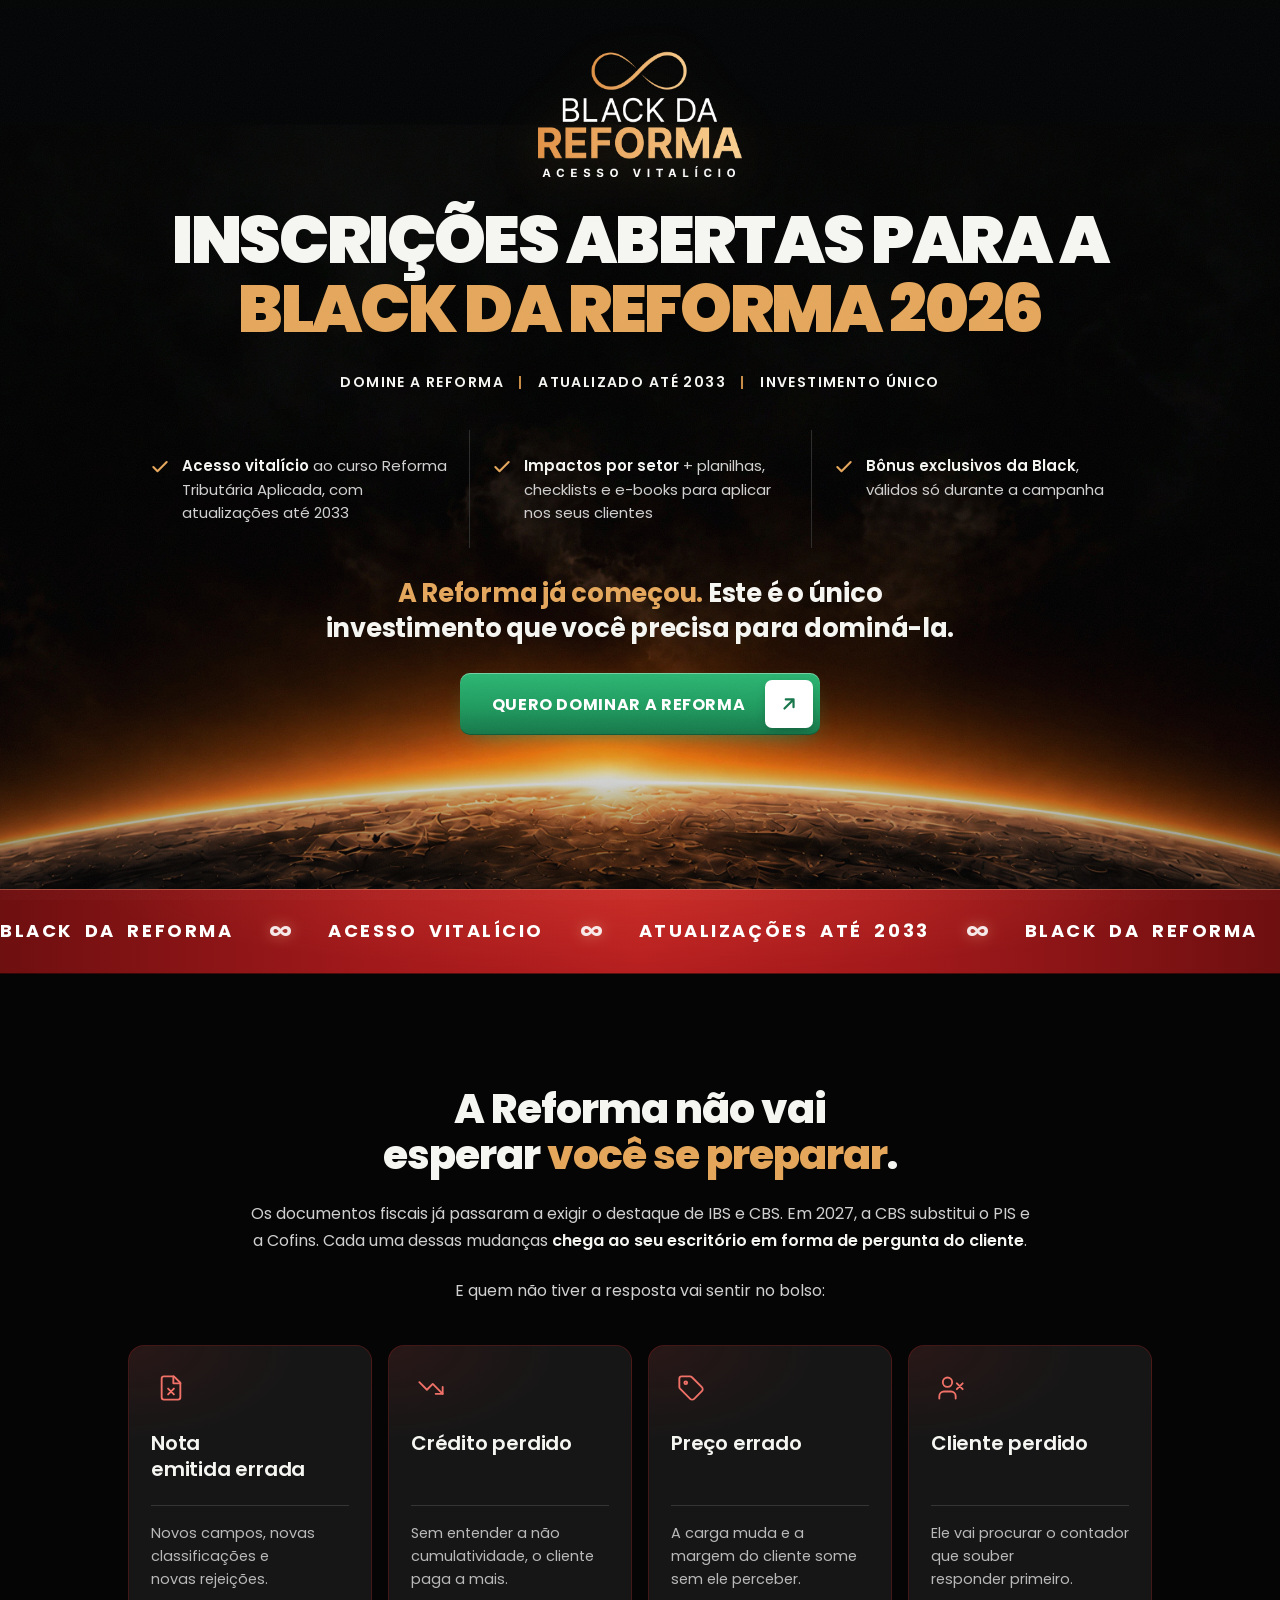
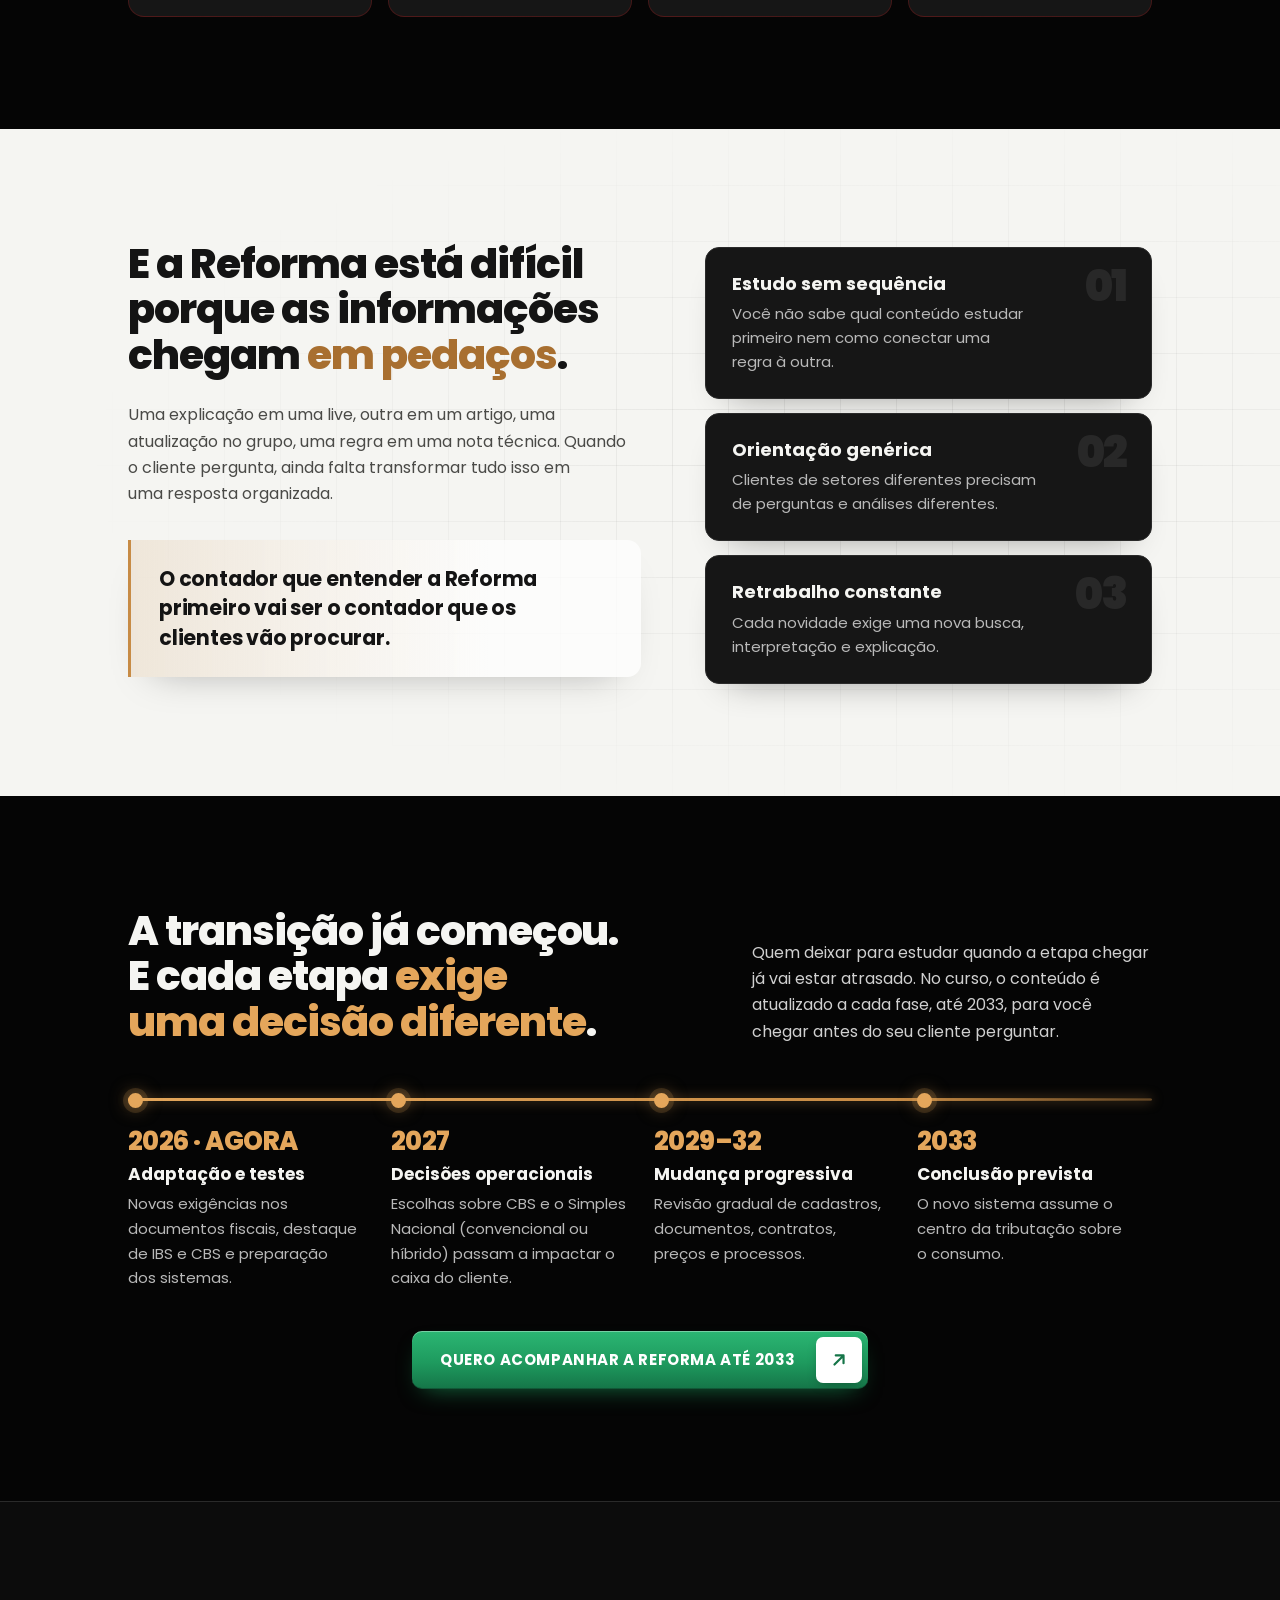
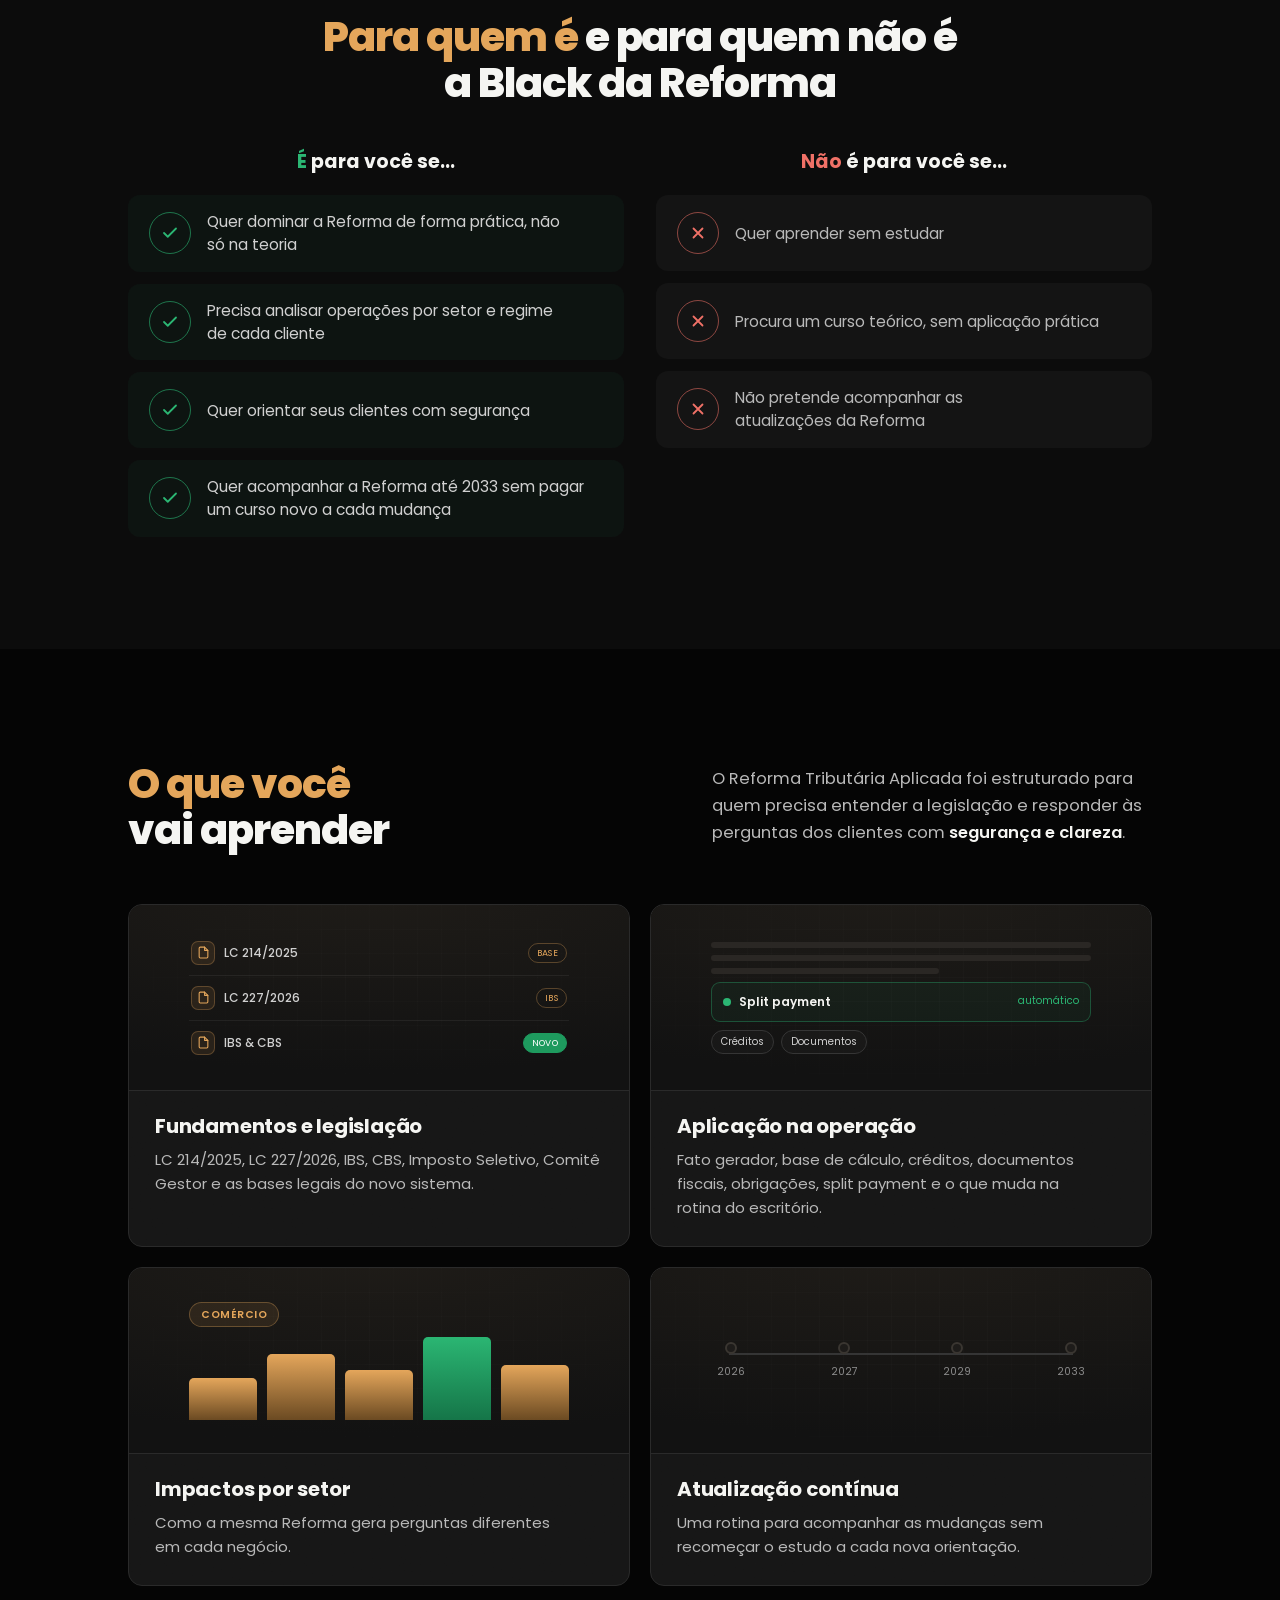
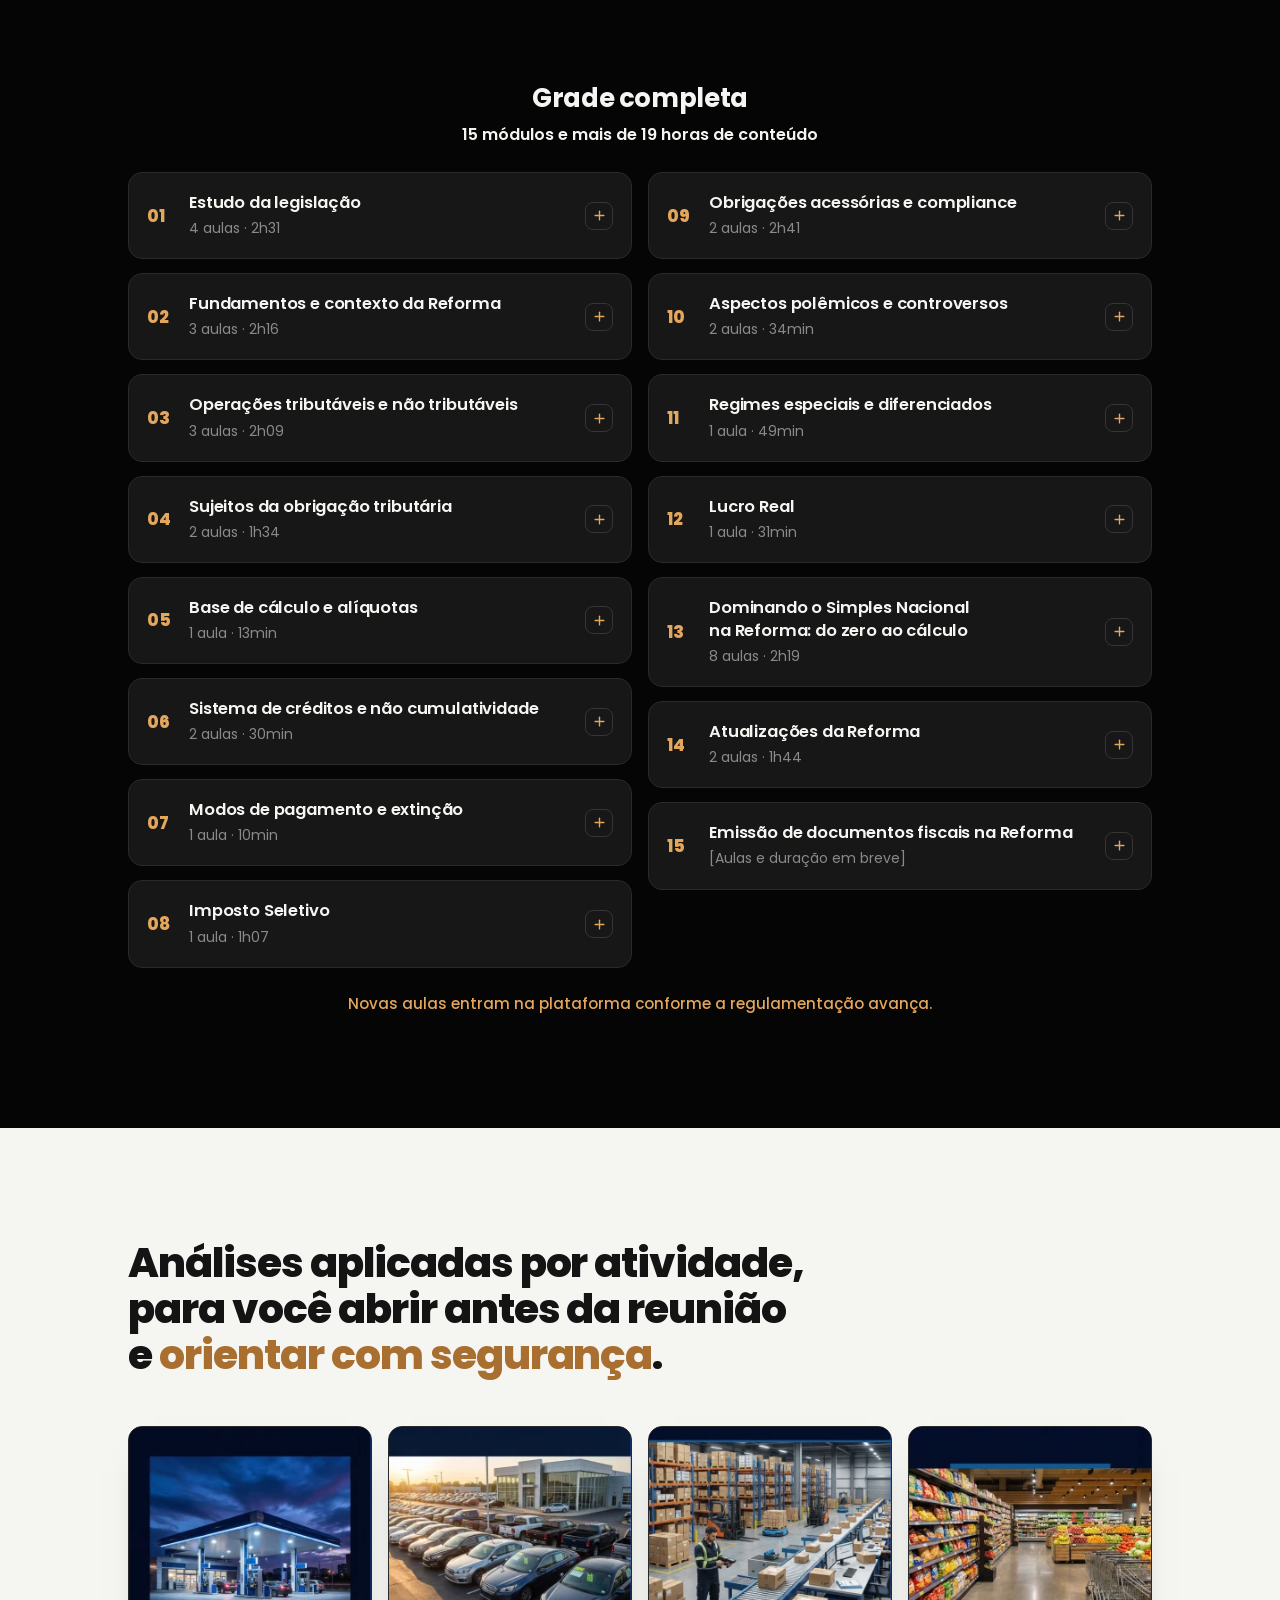
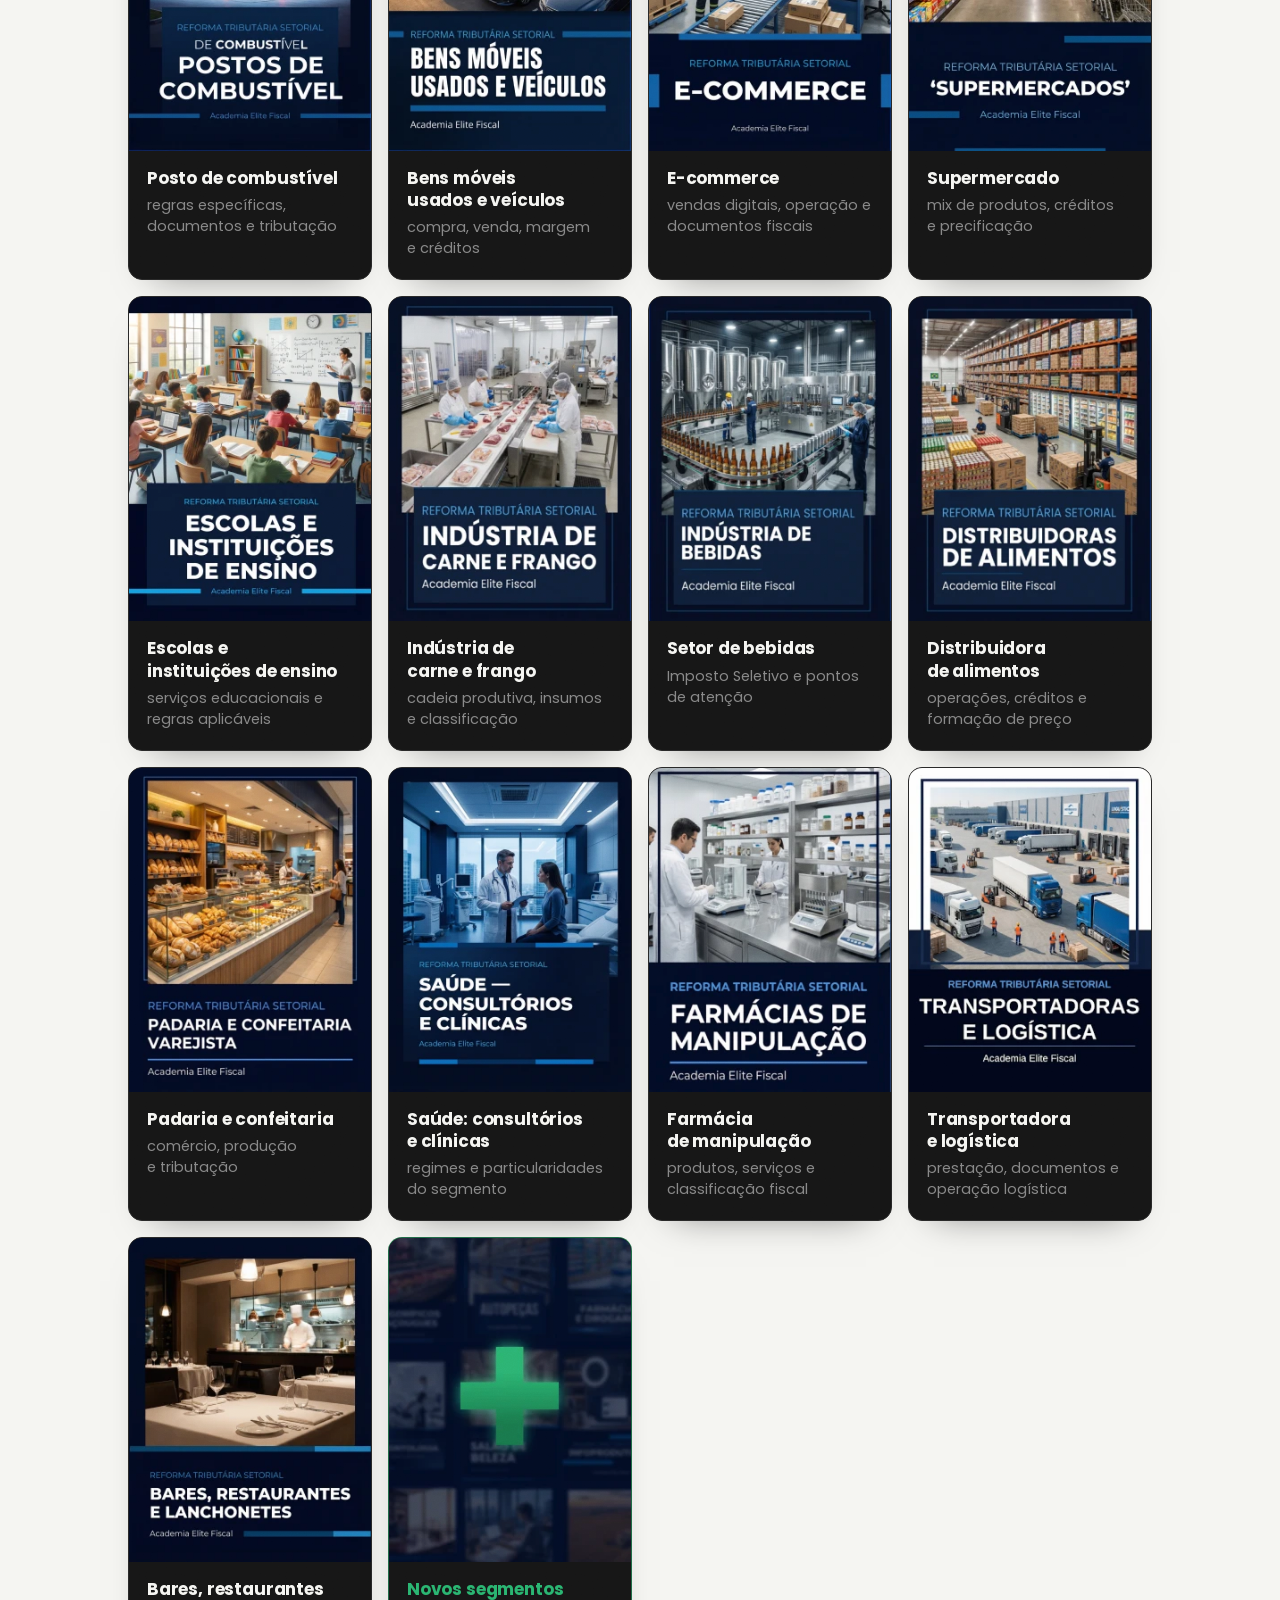
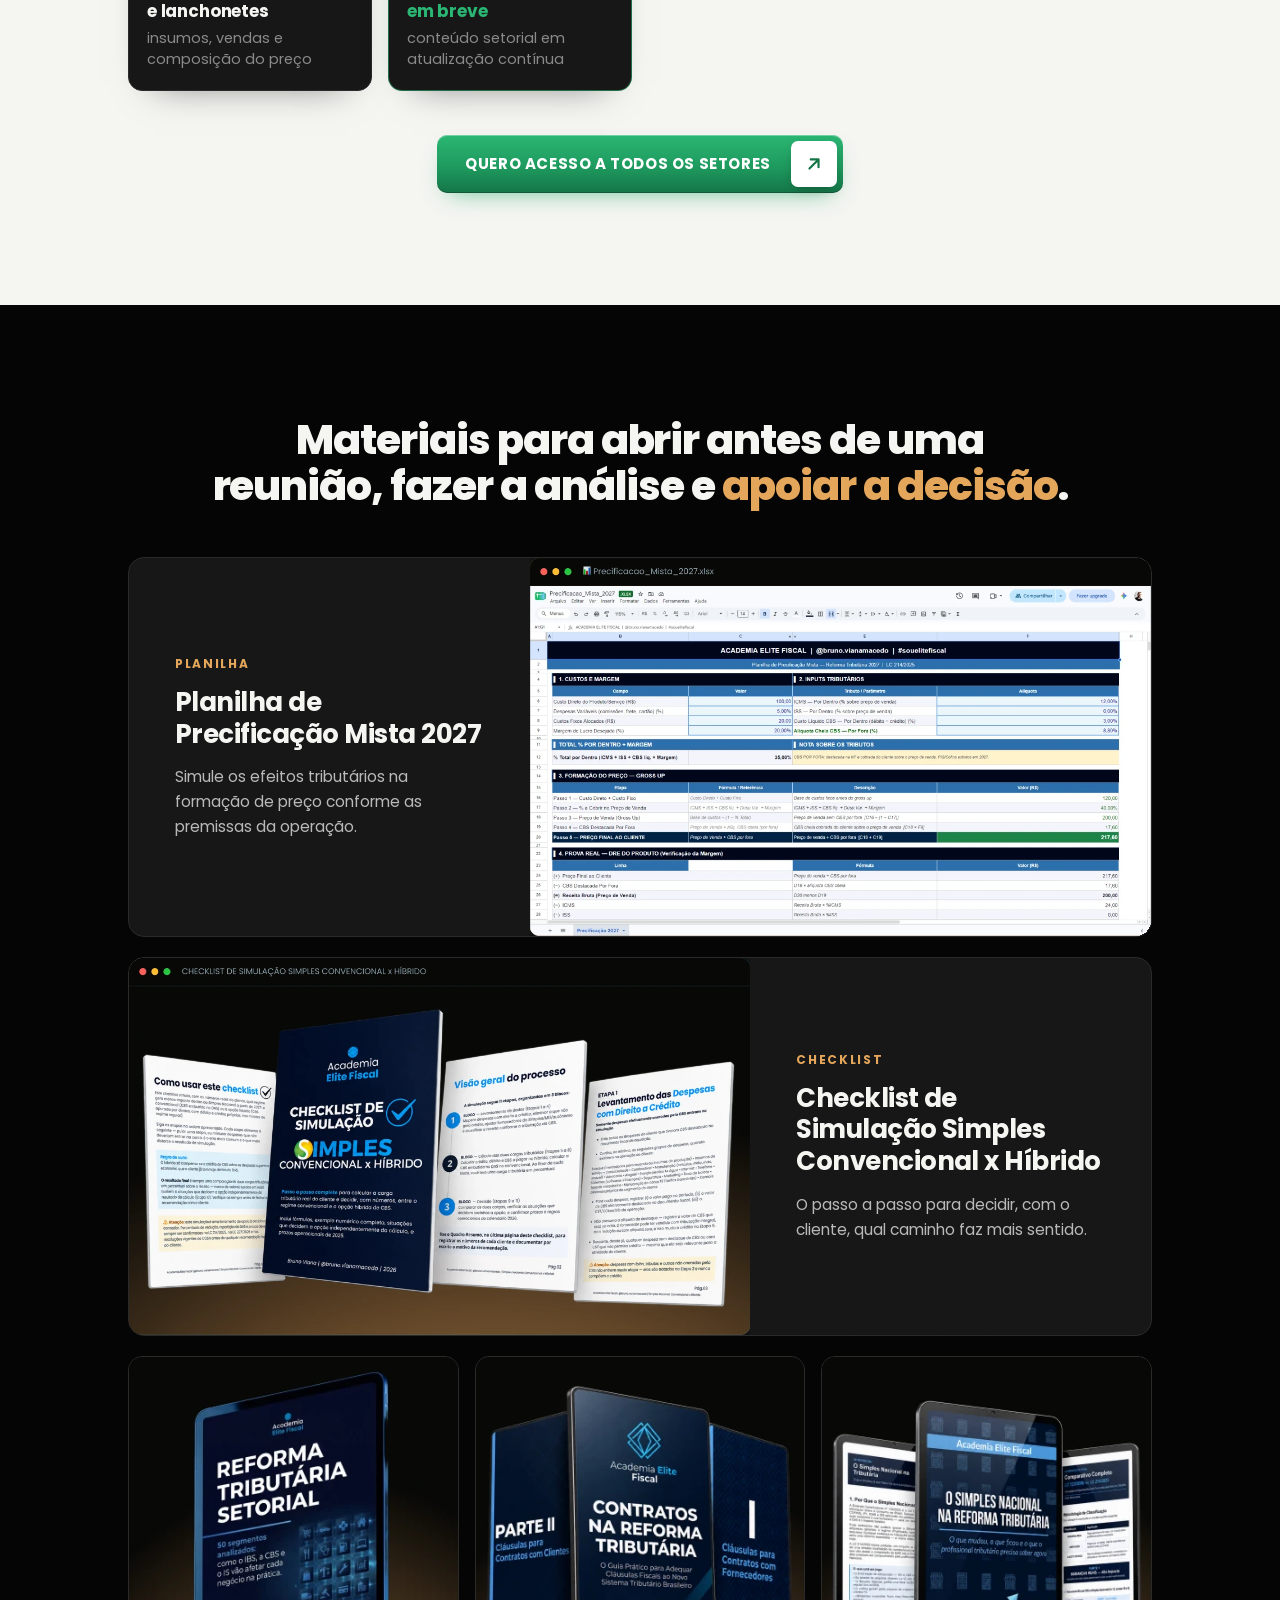
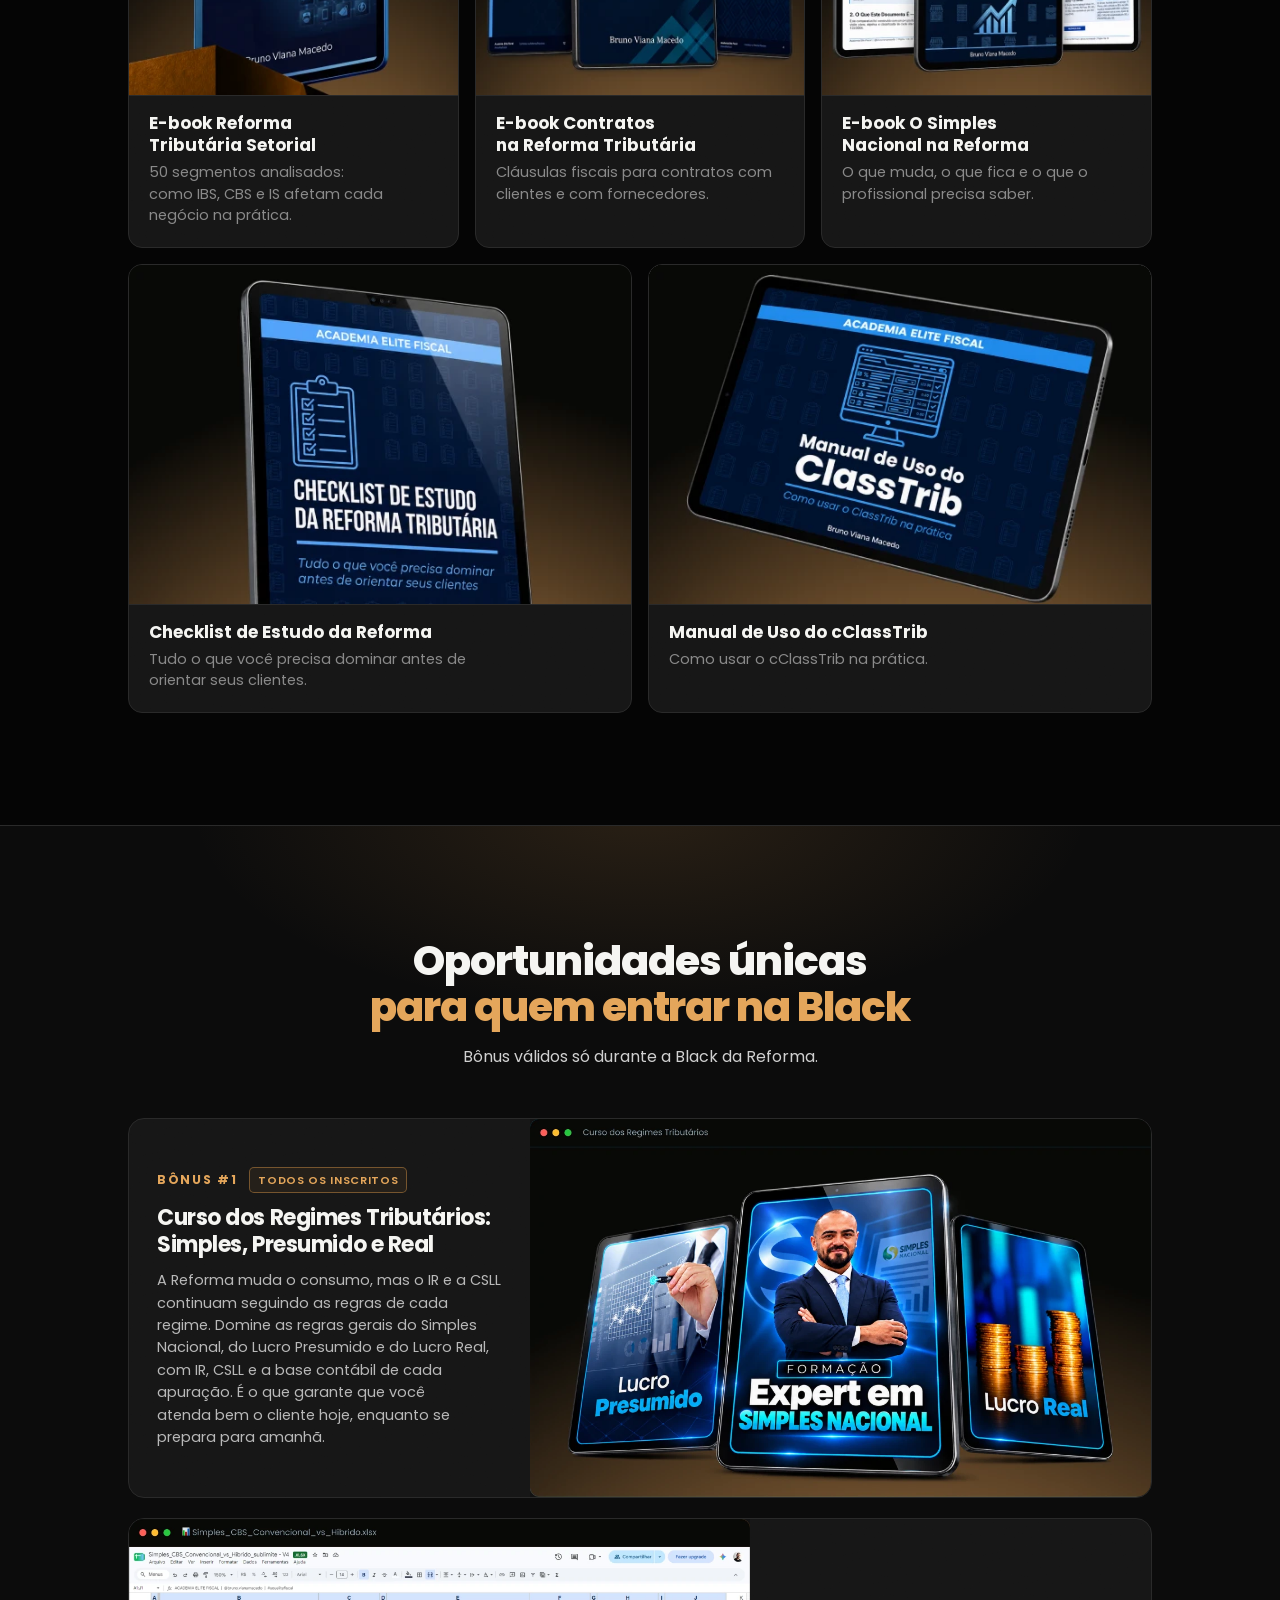
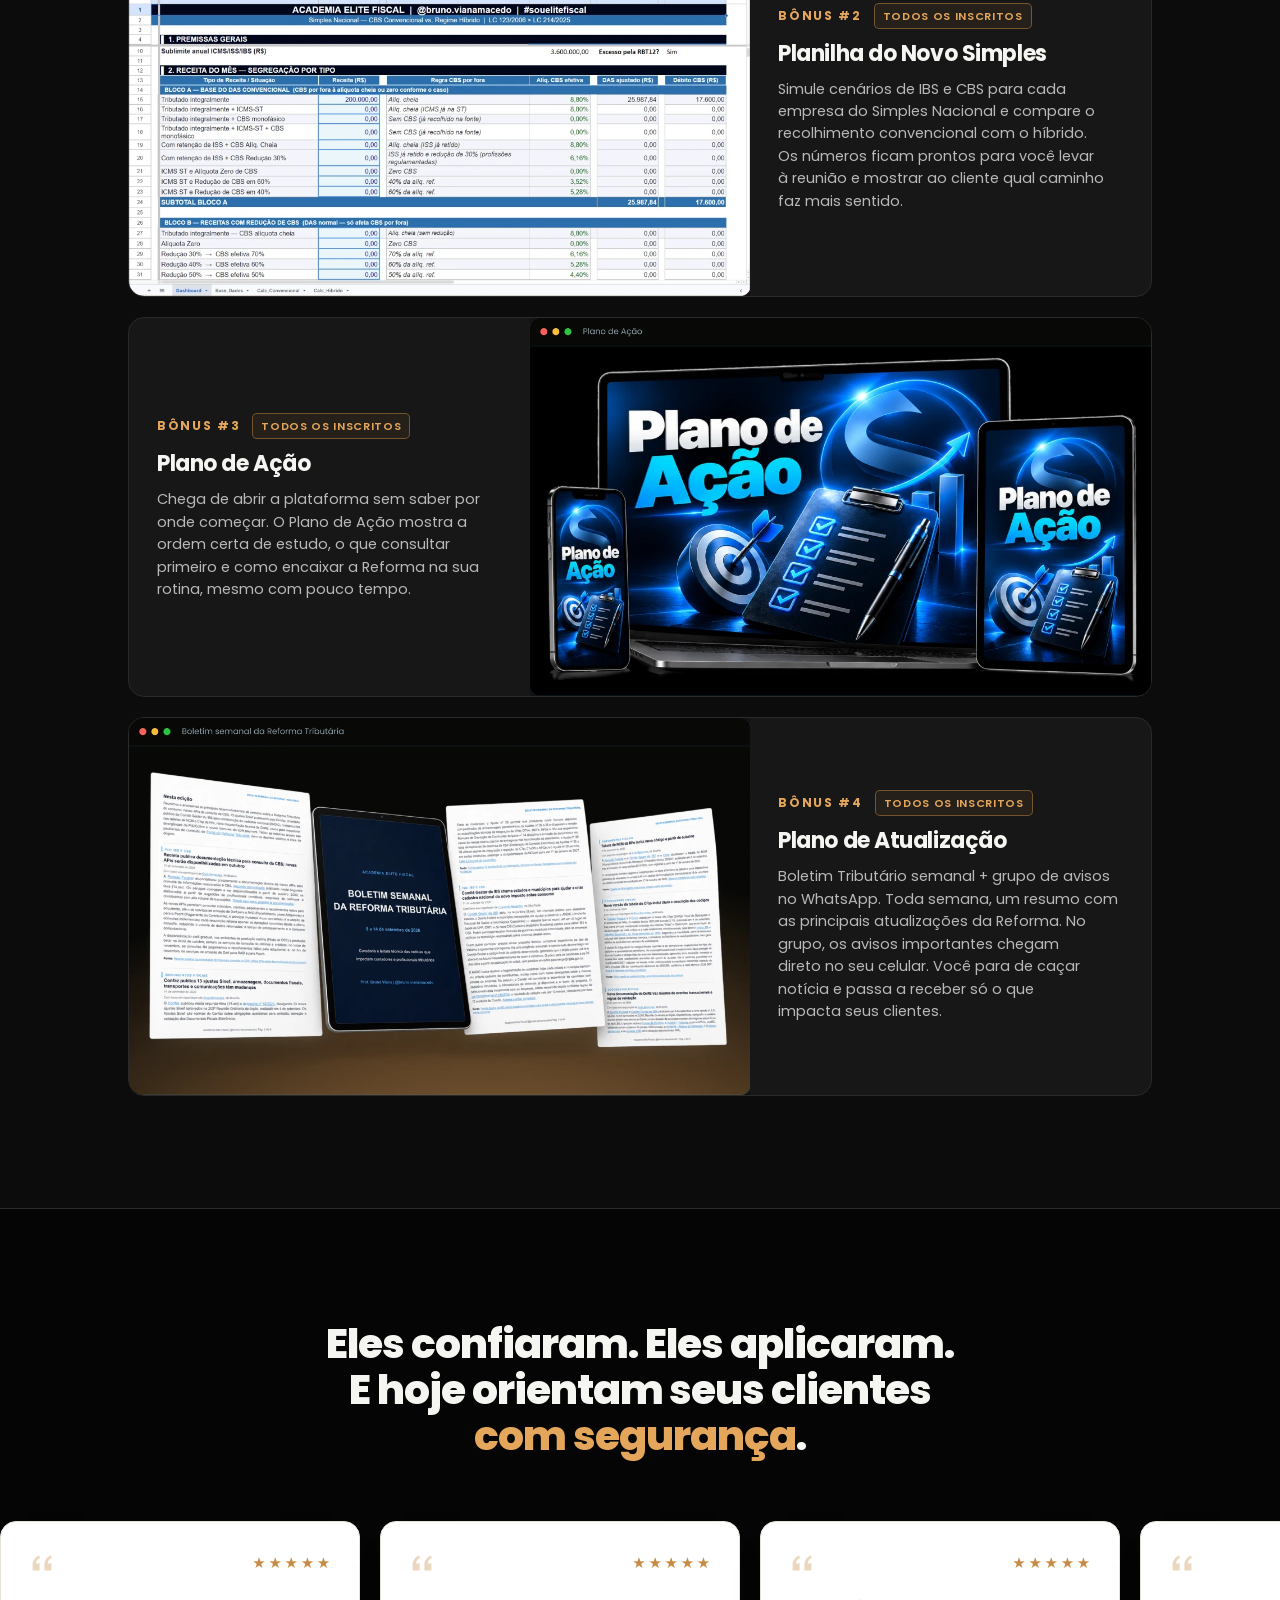
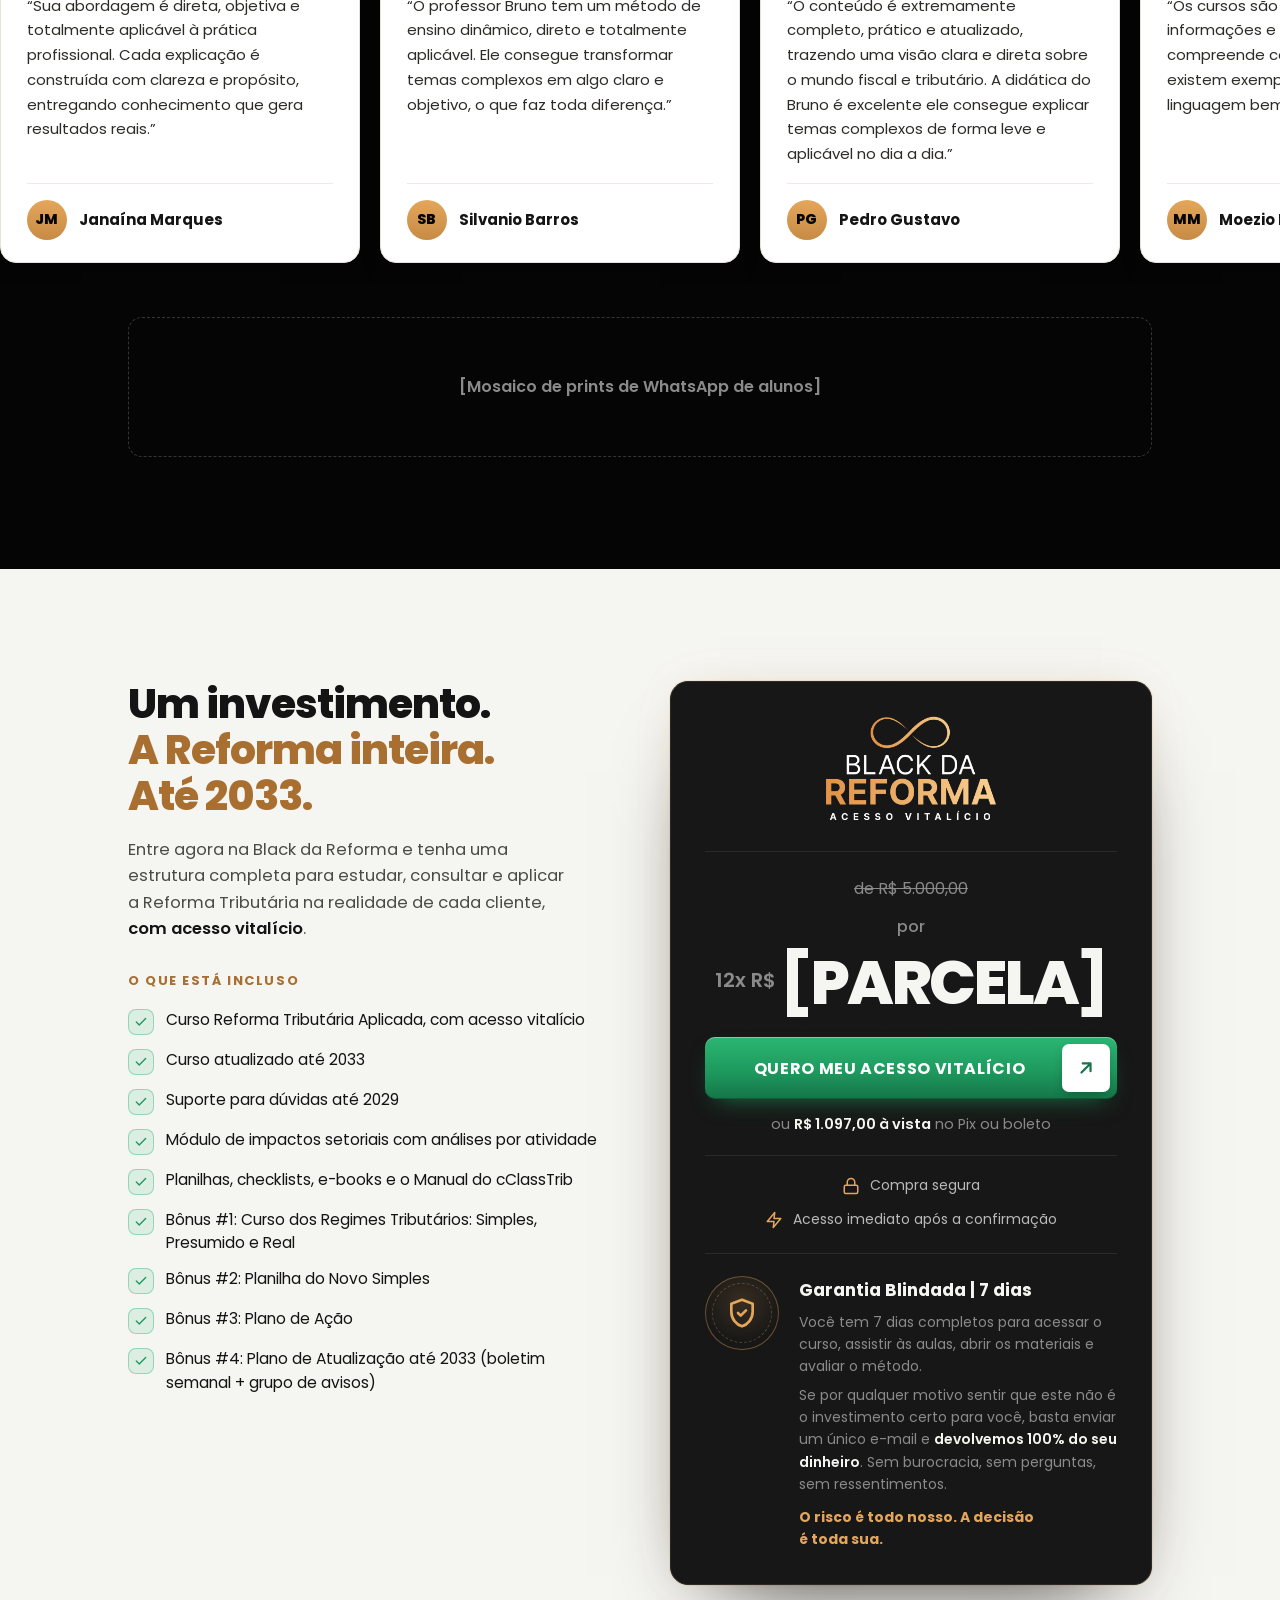
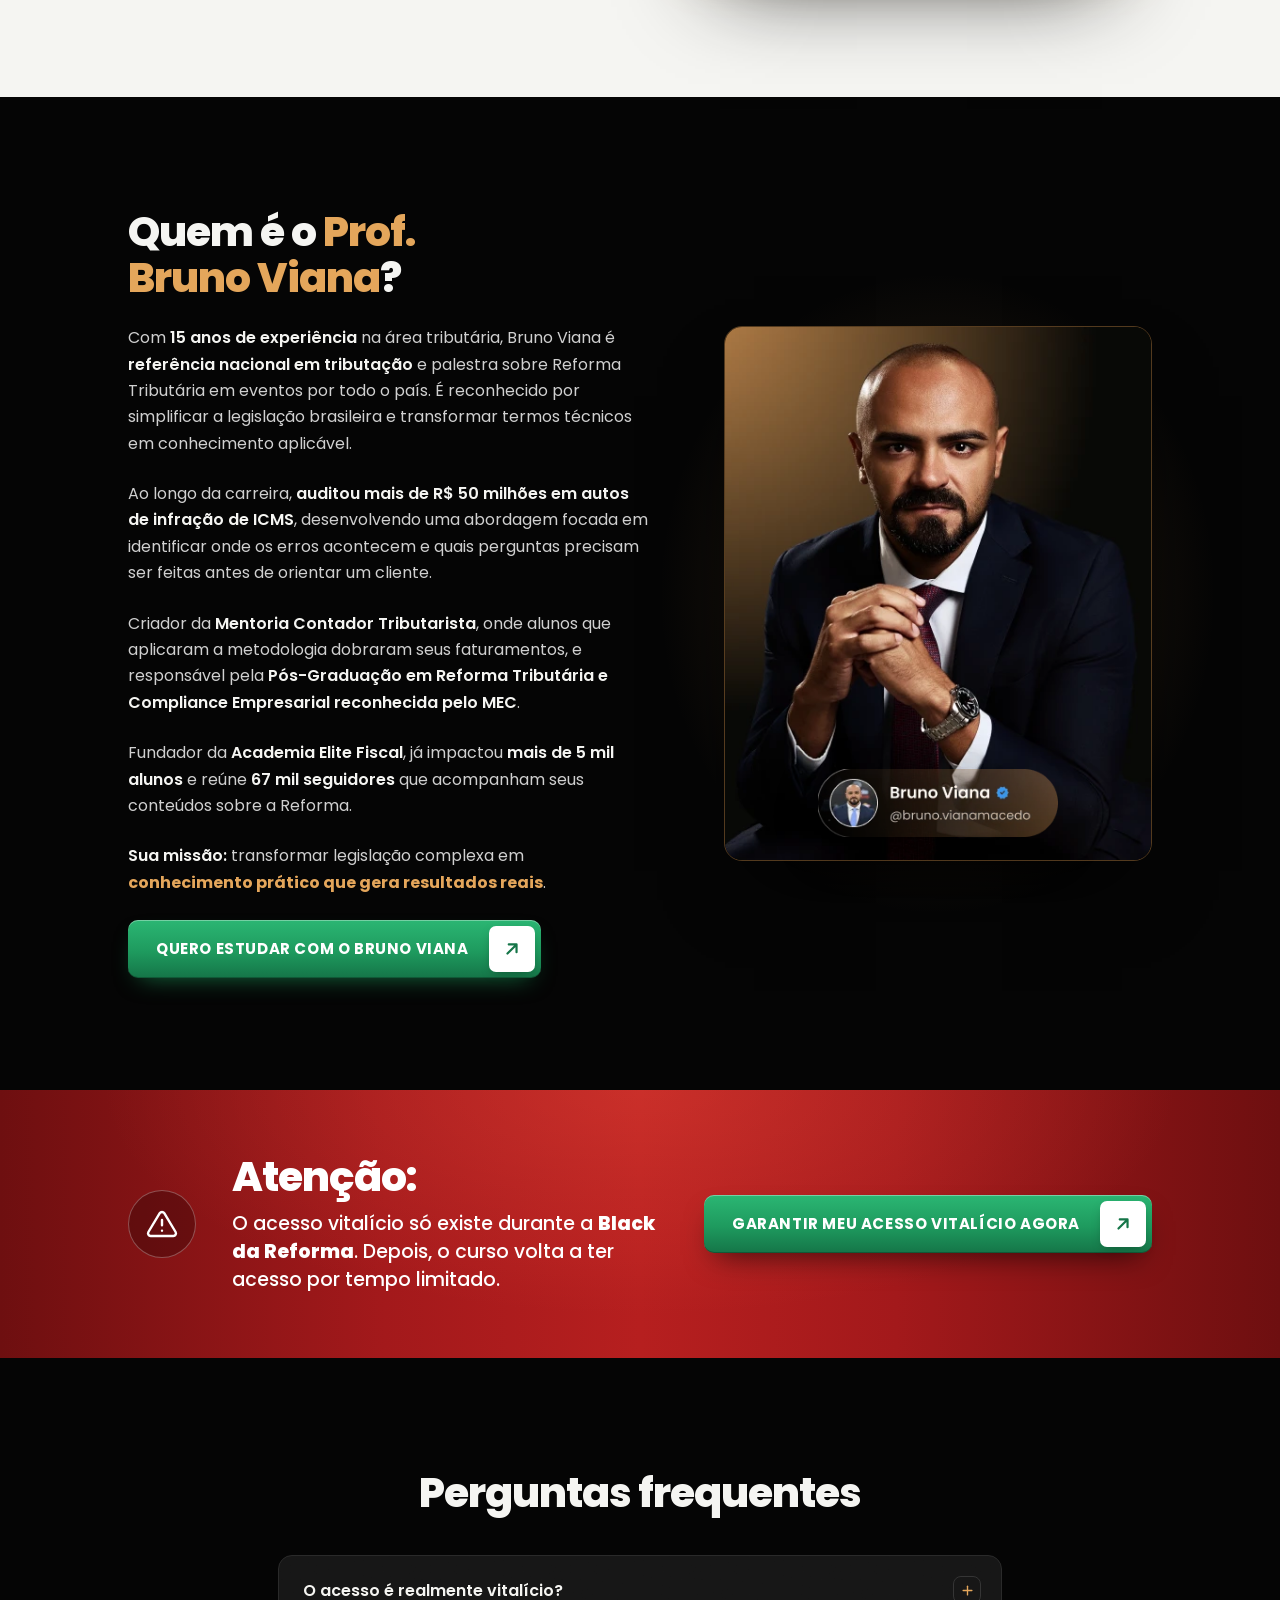
==== alunos.html @ 29971617 "Página de vendas Black da Reforma: versões Não Alunos e Alunos Co-Authored-By: Claude Opus 5.5 <nore" ====
<!DOCTYPE html>
<html lang="pt-BR" data-offer="alunos">
<head>
  <meta charset="UTF-8">
  <meta name="viewport" content="width=device-width, initial-scale=1, viewport-fit=cover">
  <meta name="robots" content="noindex, nofollow">
  <title>Black da Reforma 2026 | Acesso Vitalício ao Reforma Tributária Aplicada</title>
  <meta name="description" content="Inscrições abertas para a Black da Reforma 2026: acesso vitalício ao curso Reforma Tributária Aplicada, com atualizações até 2033, impactos por setor, materiais práticos e bônus exclusivos. Com o Prof. Bruno Viana.">
  <meta name="theme-color" content="#050505">
  <link rel="icon" href="data:image/svg+xml,%3Csvg xmlns='http://www.w3.org/2000/svg' viewBox='0 0 64 64'%3E%3Crect width='64' height='64' rx='14' fill='%23050505'/%3E%3Ctext x='32' y='44' font-size='34' text-anchor='middle' fill='%23C78B45' font-family='sans-serif'%3E%E2%88%9E%3C/text%3E%3C/svg%3E">

  <!-- Open Graph — substitua os placeholders [CONFIGURAR] antes de publicar -->
  <meta property="og:type" content="website">
  <meta property="og:locale" content="pt_BR">
  <meta property="og:title" content="Black da Reforma 2026 | Acesso Vitalício">
  <meta property="og:description" content="A Reforma já começou. Este é o único investimento que você precisa para dominá-la.">
  <meta property="og:url" content="[CONFIGURAR: URL pública da página]">
  <meta property="og:image" content="[CONFIGURAR: URL absoluta da imagem 1200x630]">
  <meta name="twitter:card" content="summary_large_image">

  <link rel="preconnect" href="https://fonts.googleapis.com">
  <link rel="preconnect" href="https://fonts.gstatic.com" crossorigin>
  <link href="https://fonts.googleapis.com/css2?family=Poppins:wght@400;500;600;700;800;900&display=swap" rel="stylesheet">
  <link rel="preload" as="image" href="assets/fundo_background.webp?v=2" media="(min-width: 1001px)" fetchpriority="high">
  <link rel="preload" as="image" href="assets/fundo_background-1600.webp?v=2" media="(max-width: 1000px)" fetchpriority="high">
  <link rel="stylesheet" href="styles.css?v=55">
  <script>document.documentElement.classList.add('js')</script>
</head>
<body>

<!-- ============ HERO ============ -->
<header class="hero">
  <div class="container hero__inner">
    <img class="hero__logo" src="assets/logotipo-640.webp" alt="Black da Reforma — Acesso Vitalício" width="640" height="392" fetchpriority="high" decoding="async">

    <h1 class="hero__title">Inscrições abertas para a<br><span class="hl">Black da Reforma 2026</span></h1>

    <p class="kicker"><span>DOMINE A REFORMA</span> <i aria-hidden="true">|</i> <span>ATUALIZADO ATÉ 2033</span> <i aria-hidden="true">|</i> <span>INVESTIMENTO ÚNICO</span></p>

    <ul class="hero__checks">
      <li><svg class="ico" viewBox="0 0 24 24" aria-hidden="true"><path d="M20 6 9 17l-5-5"/></svg><span><strong>Acesso vitalício</strong> ao curso Reforma Tributária Aplicada, com atualizações até 2033</span></li>
      <li><svg class="ico" viewBox="0 0 24 24" aria-hidden="true"><path d="M20 6 9 17l-5-5"/></svg><span><strong>Impactos por setor</strong> + planilhas, checklists e e-books para aplicar nos seus clientes</span></li>
      <li><svg class="ico" viewBox="0 0 24 24" aria-hidden="true"><path d="M20 6 9 17l-5-5"/></svg><span><strong>Bônus exclusivos da Black</strong>, válidos só durante a campanha</span></li>
    </ul>

    <p class="hero__statement"><span class="hl">A Reforma já começou.</span> Este é o único investimento que você precisa para dominá-la.</p>

    <a class="btn btn--lg" href="#oferta"><span class="btn__label">QUERO DOMINAR A REFORMA</span><span class="btn__arrow" aria-hidden="true"><svg viewBox="0 0 24 24"><path d="M5 12h14m-6-6 6 6-6 6"/></svg></span></a>
  </div>
</header>

<!-- ============ FAIXA ============ -->
<div class="ribbon" aria-label="BLACK DA REFORMA ∞ ACESSO VITALÍCIO ∞ ATUALIZAÇÕES ATÉ 2033">
  <div class="ribbon__track" aria-hidden="true">
    <div class="ribbon__group"><span class="ribbon__item">BLACK DA REFORMA</span><span class="ribbon__inf">∞</span><span class="ribbon__item">ACESSO VITALÍCIO</span><span class="ribbon__inf">∞</span><span class="ribbon__item">ATUALIZAÇÕES ATÉ 2033</span><span class="ribbon__inf">∞</span><span class="ribbon__item">BLACK DA REFORMA</span><span class="ribbon__inf">∞</span><span class="ribbon__item">ACESSO VITALÍCIO</span><span class="ribbon__inf">∞</span><span class="ribbon__item">ATUALIZAÇÕES ATÉ 2033</span><span class="ribbon__inf">∞</span></div>
    <div class="ribbon__group"><span class="ribbon__item">BLACK DA REFORMA</span><span class="ribbon__inf">∞</span><span class="ribbon__item">ACESSO VITALÍCIO</span><span class="ribbon__inf">∞</span><span class="ribbon__item">ATUALIZAÇÕES ATÉ 2033</span><span class="ribbon__inf">∞</span><span class="ribbon__item">BLACK DA REFORMA</span><span class="ribbon__inf">∞</span><span class="ribbon__item">ACESSO VITALÍCIO</span><span class="ribbon__inf">∞</span><span class="ribbon__item">ATUALIZAÇÕES ATÉ 2033</span><span class="ribbon__inf">∞</span></div>
  </div>
</div>

<main>

<!-- ============ URGÊNCIA DA REFORMA ============ -->
<section class="section">
  <div class="container stack stack--center">
    <h2 class="h2 h2--center reveal-on">A Reforma não vai esperar <span class="hl">você se preparar</span>.</h2>
    <p class="lead lead--center reveal-on">Os documentos fiscais já passaram a exigir o destaque de IBS e CBS. Em 2027, a CBS substitui o PIS e a Cofins. Cada uma dessas mudanças <strong>chega ao seu escritório em forma de pergunta do cliente</strong>.</p>
    <p class="lead lead--center reveal-on">E quem não tiver a resposta vai sentir no bolso:</p>

    <div class="grid grid--4 pains">
      <article class="pain reveal-on">
        <span class="pain__icon" aria-hidden="true"><svg viewBox="0 0 24 24"><path d="M14.5 2H6a2 2 0 0 0-2 2v16a2 2 0 0 0 2 2h12a2 2 0 0 0 2-2V7.5z"/><path d="M14 2v6h6"/><path d="m14.5 12.5-5 5M9.5 12.5l5 5"/></svg></span>
        <h3 class="pain__title">Nota emitida errada</h3>
        <p class="pain__text">Novos campos, novas classificações e novas rejeições.</p>
      </article>
      <article class="pain reveal-on">
        <span class="pain__icon" aria-hidden="true"><svg viewBox="0 0 24 24"><path d="M22 17 13.5 8.5l-5 5L2 7"/><path d="M16 17h6v-6"/></svg></span>
        <h3 class="pain__title">Crédito perdido</h3>
        <p class="pain__text">Sem entender a não cumulatividade, o cliente paga a mais.</p>
      </article>
      <article class="pain reveal-on">
        <span class="pain__icon" aria-hidden="true"><svg viewBox="0 0 24 24"><path d="M12.6 2.6A2 2 0 0 0 11.2 2H4a2 2 0 0 0-2 2v7.2a2 2 0 0 0 .6 1.4l8.7 8.7a2.4 2.4 0 0 0 3.4 0l6.6-6.6a2.4 2.4 0 0 0 0-3.4z"/><circle cx="7.5" cy="7.5" r="1.2"/></svg></span>
        <h3 class="pain__title">Preço errado</h3>
        <p class="pain__text">A carga muda e a margem do cliente some sem ele perceber.</p>
      </article>
      <article class="pain reveal-on">
        <span class="pain__icon" aria-hidden="true"><svg viewBox="0 0 24 24"><path d="M16 21v-2a4 4 0 0 0-4-4H6a4 4 0 0 0-4 4v2"/><circle cx="9" cy="7" r="4"/><path d="m17 8 5 5M22 8l-5 5"/></svg></span>
        <h3 class="pain__title">Cliente perdido</h3>
        <p class="pain__text">Ele vai procurar o contador que souber responder primeiro.</p>
      </article>
    </div>
  </div>
</section>

<!-- ============ INFORMAÇÕES EM PEDAÇOS ============ -->
<section class="section section--white section--grid">
  <div class="container split">
    <div class="split__text stack">
      <h2 class="h2 reveal-on">E a Reforma está difícil porque as informações chegam <span class="hl">em pedaços</span>.</h2>
      <p class="lead reveal-on">Uma explicação em uma live, outra em um artigo, uma atualização no grupo, uma regra em uma nota técnica. Quando o cliente pergunta, ainda falta transformar tudo isso em uma resposta organizada.</p>
      <blockquote class="quote-box reveal-on">
        <p>O contador que entender a Reforma primeiro vai ser o contador que os clientes vão procurar.</p>
      </blockquote>
    </div>
    <div class="steps">
        <article class="step reveal-on">
          <span class="step__n" aria-hidden="true">01</span>
          <h3 class="step__title">Estudo sem sequência</h3>
          <p class="step__text">Você não sabe qual conteúdo estudar primeiro nem como conectar uma regra à outra.</p>
        </article>
        <article class="step reveal-on">
          <span class="step__n" aria-hidden="true">02</span>
          <h3 class="step__title">Orientação genérica</h3>
          <p class="step__text">Clientes de setores diferentes precisam de perguntas e análises diferentes.</p>
        </article>
        <article class="step reveal-on">
          <span class="step__n" aria-hidden="true">03</span>
          <h3 class="step__title">Retrabalho constante</h3>
          <p class="step__text">Cada novidade exige uma nova busca, interpretação e explicação.</p>
        </article>
    </div>
  </div>
</section>

<!-- ============ LINHA DO TEMPO ============ -->
<section class="section">
  <div class="container stack">
    <div class="tl-head">
      <h2 class="h2 tl-head__title reveal-on">A transição já começou. E cada etapa <span class="hl">exige uma decisão diferente</span>.</h2>
      <p class="lead tl-head__text reveal-on">Quem deixar para estudar quando a etapa chegar já vai estar atrasado. No curso, o conteúdo é atualizado a cada fase, até 2033, para você chegar antes do seu cliente perguntar.</p>
    </div>

    <ol class="timeline" data-timeline>
      <li class="timeline__item reveal-on" style="--i:0"><span class="timeline__year">2026 · AGORA</span><h3 class="card__title">Adaptação e testes</h3><p>Novas exigências nos documentos fiscais, destaque de IBS e CBS e preparação dos sistemas.</p></li>
      <li class="timeline__item reveal-on" style="--i:1"><span class="timeline__year">2027</span><h3 class="card__title">Decisões operacionais</h3><p>Escolhas sobre CBS e o Simples Nacional (convencional ou híbrido) passam a impactar o caixa do cliente.</p></li>
      <li class="timeline__item reveal-on" style="--i:2"><span class="timeline__year">2029–32</span><h3 class="card__title">Mudança progressiva</h3><p>Revisão gradual de cadastros, documentos, contratos, preços e processos.</p></li>
      <li class="timeline__item reveal-on" style="--i:3"><span class="timeline__year">2033</span><h3 class="card__title">Conclusão prevista</h3><p>O novo sistema assume o centro da tributação sobre o consumo.</p></li>
    </ol>

    <div class="cta-center reveal-on"><a class="btn" href="#oferta"><span class="btn__label">QUERO ACOMPANHAR A REFORMA ATÉ 2033</span><span class="btn__arrow" aria-hidden="true"><svg viewBox="0 0 24 24"><path d="M5 12h14m-6-6 6 6-6 6"/></svg></span></a></div>
  </div>
</section>

<!-- ============ PARA QUEM É ============ -->
<section class="section section--alt section--line">
  <div class="container stack">
    <h2 class="h2 h2--center reveal-on"><span class="hl">Para quem é</span> e para quem não é<br>a Black da Reforma</h2>
    <div class="fit">
      <div class="fit__col fit__col--yes">
        <p class="fit__label reveal-on"><span>É</span> para você se...</p>
        <ul class="fit__list">
          <li class="fit__item reveal-on"><span class="fit__mark" aria-hidden="true"><svg viewBox="0 0 24 24"><path d="M20 6 9 17l-5-5"/></svg></span><span>Quer dominar a Reforma de forma prática, não só na teoria</span></li>
          <li class="fit__item reveal-on"><span class="fit__mark" aria-hidden="true"><svg viewBox="0 0 24 24"><path d="M20 6 9 17l-5-5"/></svg></span><span>Precisa analisar operações por setor e regime de cada cliente</span></li>
          <li class="fit__item reveal-on"><span class="fit__mark" aria-hidden="true"><svg viewBox="0 0 24 24"><path d="M20 6 9 17l-5-5"/></svg></span><span>Quer orientar seus clientes com segurança</span></li>
          <li class="fit__item reveal-on"><span class="fit__mark" aria-hidden="true"><svg viewBox="0 0 24 24"><path d="M20 6 9 17l-5-5"/></svg></span><span>Quer acompanhar a Reforma até 2033 sem pagar um curso novo a cada mudança</span></li>
        </ul>
      </div>
      <div class="fit__col fit__col--no">
        <p class="fit__label reveal-on"><span>Não</span> é para você se...</p>
        <ul class="fit__list">
          <li class="fit__item reveal-on"><span class="fit__mark" aria-hidden="true"><svg viewBox="0 0 24 24"><path d="M18 6 6 18M6 6l12 12"/></svg></span><span>Quer aprender sem estudar</span></li>
          <li class="fit__item reveal-on"><span class="fit__mark" aria-hidden="true"><svg viewBox="0 0 24 24"><path d="M18 6 6 18M6 6l12 12"/></svg></span><span>Procura um curso teórico, sem aplicação prática</span></li>
          <li class="fit__item reveal-on"><span class="fit__mark" aria-hidden="true"><svg viewBox="0 0 24 24"><path d="M18 6 6 18M6 6l12 12"/></svg></span><span>Não pretende acompanhar as atualizações da Reforma</span></li>
        </ul>
      </div>
    </div>
  </div>
</section>

<!-- ============ O QUE VAI APRENDER ============ -->
<section class="section" id="conteudo">
  <div class="container">
    <div class="sol-head">
      <h2 class="h2 reveal-on"><span class="hl">O que você</span> vai aprender</h2>
      <p class="sol-head__text reveal-on">O Reforma Tributária Aplicada foi estruturado para quem precisa entender a legislação e responder às perguntas dos clientes com <strong>segurança e clareza</strong>.</p>
    </div>

    <div class="sol-grid">
      <article class="seg-card sol-card reveal-on">
        <span class="seg-glow" aria-hidden="true"></span><span class="seg-noise" aria-hidden="true"></span><span class="spot" aria-hidden="true"></span>
        <div class="sol-cover" aria-hidden="true">
          <div class="cov cov-list">
            <div class="cov-row"><span class="cov-ic"><svg viewBox="0 0 24 24" fill="none" stroke="currentColor" stroke-width="2" stroke-linecap="round" stroke-linejoin="round"><path d="M14 2H6a2 2 0 0 0-2 2v16a2 2 0 0 0 2 2h12a2 2 0 0 0 2-2V8Z"/><path d="M14 2v6h6"/></svg></span><span class="cov-label">LC 214/2025</span><span class="cov-pill">Base</span></div>
            <div class="cov-row"><span class="cov-ic"><svg viewBox="0 0 24 24" fill="none" stroke="currentColor" stroke-width="2" stroke-linecap="round" stroke-linejoin="round"><path d="M14 2H6a2 2 0 0 0-2 2v16a2 2 0 0 0 2 2h12a2 2 0 0 0 2-2V8Z"/><path d="M14 2v6h6"/></svg></span><span class="cov-label">LC 227/2026</span><span class="cov-pill">IBS</span></div>
            <div class="cov-row"><span class="cov-ic"><svg viewBox="0 0 24 24" fill="none" stroke="currentColor" stroke-width="2" stroke-linecap="round" stroke-linejoin="round"><path d="M14 2H6a2 2 0 0 0-2 2v16a2 2 0 0 0 2 2h12a2 2 0 0 0 2-2V8Z"/><path d="M14 2v6h6"/></svg></span><span class="cov-label">IBS &amp; CBS</span><span class="cov-pill accent">Novo</span></div>
          </div>
        </div>
        <div class="seg-body"><div class="seg-text">
          <h3>Fundamentos e legislação</h3>
          <p>LC 214/2025, LC 227/2026, IBS, CBS, Imposto Seletivo, Comitê Gestor e as bases legais do novo sistema.</p>
        </div></div>
      </article>
      <article class="seg-card sol-card reveal-on">
        <span class="seg-glow" aria-hidden="true"></span><span class="seg-noise" aria-hidden="true"></span><span class="spot" aria-hidden="true"></span>
        <div class="sol-cover" aria-hidden="true">
          <div class="cov cov-doc">
            <div class="cov-lines"><span></span><span></span><span class="short"></span></div>
            <div class="cov-split"><span class="cov-split-l"><span class="dot accent"></span>Split payment</span><span class="cov-split-v">automático</span></div>
            <div class="cov-chips"><span>Créditos</span><span>Documentos</span></div>
          </div>
        </div>
        <div class="seg-body"><div class="seg-text">
          <h3>Aplicação na operação</h3>
          <p>Fato gerador, base de cálculo, créditos, documentos fiscais, obrigações, split payment e o que muda na rotina do escritório.</p>
        </div></div>
      </article>
      <article class="seg-card sol-card reveal-on">
        <span class="seg-glow" aria-hidden="true"></span><span class="seg-noise" aria-hidden="true"></span><span class="spot" aria-hidden="true"></span>
        <div class="sol-cover" aria-hidden="true">
          <div class="cov cov-chart">
            <span class="cov-tag">Comércio</span>
            <div class="cov-bars"><i style="--h:46%"></i><i style="--h:72%"></i><i style="--h:54%"></i><i class="accent" style="--h:90%"></i><i style="--h:60%"></i></div>
          </div>
        </div>
        <div class="seg-body"><div class="seg-text">
          <h3>Impactos por setor</h3>
          <p>Como a mesma Reforma gera perguntas diferentes em cada negócio.</p>
        </div></div>
      </article>
      <article class="seg-card sol-card reveal-on">
        <span class="seg-glow" aria-hidden="true"></span><span class="seg-noise" aria-hidden="true"></span><span class="spot" aria-hidden="true"></span>
        <div class="sol-cover" aria-hidden="true">
          <div class="cov cov-tl">
            <div class="cov-timeline">
              <div class="cov-node"><span class="d"></span><span class="y">2026</span></div>
              <div class="cov-node"><span class="d"></span><span class="y">2027</span></div>
              <div class="cov-node"><span class="d"></span><span class="y">2029</span></div>
              <div class="cov-node"><span class="d"></span><span class="y">2033</span></div>
            </div>
          </div>
        </div>
        <div class="seg-body"><div class="seg-text">
          <h3>Atualização contínua</h3>
          <p>Uma rotina para acompanhar as mudanças sem recomeçar o estudo a cada nova orientação.</p>
        </div></div>
      </article>
    </div>

    <!-- Subseção: Grade completa -->
    <div class="modules-wrap">
      <div class="modules-head reveal-on">
        <h3 class="h3 h3--center">Grade completa</h3>
        <p><strong>15 módulos e mais de 19 horas de conteúdo</strong></p>
      </div>
      <div class="module-grid">
        <div class="module-col">
          <div class="module seg-card reveal-on">
            <span class="seg-glow" aria-hidden="true"></span><span class="seg-noise" aria-hidden="true"></span><span class="spot" aria-hidden="true"></span>
            <button type="button" class="module-toggle" aria-expanded="false" aria-controls="mod-01">
              <span class="module-index">01</span>
              <span class="module-title"><strong>Estudo da legislação</strong><small>4 aulas · 2h31</small></span>
              <span class="module-plus" aria-hidden="true"><svg viewBox="0 0 24 24" fill="none" stroke="currentColor" stroke-width="2.2" stroke-linecap="round" stroke-linejoin="round"><path d="M12 5v14"/><path d="M5 12h14"/></svg></span>
            </button>
            <div class="lessons" id="mod-01"><ul><li><svg viewBox="0 0 24 24" fill="none" stroke="currentColor" stroke-width="2" stroke-linecap="round" stroke-linejoin="round" aria-hidden="true"><circle cx="12" cy="12" r="10"/><polygon points="10 8 16 12 10 16 10 8" fill="currentColor" stroke="none"/></svg><span>LC 227/26 parte 1 — Comitê Gestor do IBS — 45:09</span></li><li><svg viewBox="0 0 24 24" fill="none" stroke="currentColor" stroke-width="2" stroke-linecap="round" stroke-linejoin="round" aria-hidden="true"><circle cx="12" cy="12" r="10"/><polygon points="10 8 16 12 10 16 10 8" fill="currentColor" stroke="none"/></svg><span>LC 227/26 parte 2 — Contencioso Administrativo — 38:54</span></li><li><svg viewBox="0 0 24 24" fill="none" stroke="currentColor" stroke-width="2" stroke-linecap="round" stroke-linejoin="round" aria-hidden="true"><circle cx="12" cy="12" r="10"/><polygon points="10 8 16 12 10 16 10 8" fill="currentColor" stroke="none"/></svg><span>LC 227/26 parte 3 — Período de transição do ICMS — 35:12</span></li><li><svg viewBox="0 0 24 24" fill="none" stroke="currentColor" stroke-width="2" stroke-linecap="round" stroke-linejoin="round" aria-hidden="true"><circle cx="12" cy="12" r="10"/><polygon points="10 8 16 12 10 16 10 8" fill="currentColor" stroke="none"/></svg><span>LC 227/26 parte 4 — Arrecadação do IBS — 31:50</span></li></ul></div>
          </div>
          <div class="module seg-card reveal-on">
            <span class="seg-glow" aria-hidden="true"></span><span class="seg-noise" aria-hidden="true"></span><span class="spot" aria-hidden="true"></span>
            <button type="button" class="module-toggle" aria-expanded="false" aria-controls="mod-02">
              <span class="module-index">02</span>
              <span class="module-title"><strong>Fundamentos e contexto da Reforma</strong><small>3 aulas · 2h16</small></span>
              <span class="module-plus" aria-hidden="true"><svg viewBox="0 0 24 24" fill="none" stroke="currentColor" stroke-width="2.2" stroke-linecap="round" stroke-linejoin="round"><path d="M12 5v14"/><path d="M5 12h14"/></svg></span>
            </button>
            <div class="lessons" id="mod-02"><ul><li><svg viewBox="0 0 24 24" fill="none" stroke="currentColor" stroke-width="2" stroke-linecap="round" stroke-linejoin="round" aria-hidden="true"><circle cx="12" cy="12" r="10"/><polygon points="10 8 16 12 10 16 10 8" fill="currentColor" stroke="none"/></svg><span>Contexto histórico da Reforma — 1:09:38</span></li><li><svg viewBox="0 0 24 24" fill="none" stroke="currentColor" stroke-width="2" stroke-linecap="round" stroke-linejoin="round" aria-hidden="true"><circle cx="12" cy="12" r="10"/><polygon points="10 8 16 12 10 16 10 8" fill="currentColor" stroke="none"/></svg><span>Visão geral da LC 214/25 — 34:28</span></li><li><svg viewBox="0 0 24 24" fill="none" stroke="currentColor" stroke-width="2" stroke-linecap="round" stroke-linejoin="round" aria-hidden="true"><circle cx="12" cy="12" r="10"/><polygon points="10 8 16 12 10 16 10 8" fill="currentColor" stroke="none"/></svg><span>Princípios fundamentais da nova tributação — 31:58</span></li></ul></div>
          </div>
          <div class="module seg-card reveal-on">
            <span class="seg-glow" aria-hidden="true"></span><span class="seg-noise" aria-hidden="true"></span><span class="spot" aria-hidden="true"></span>
            <button type="button" class="module-toggle" aria-expanded="false" aria-controls="mod-03">
              <span class="module-index">03</span>
              <span class="module-title"><strong>Operações tributáveis e não tributáveis</strong><small>3 aulas · 2h09</small></span>
              <span class="module-plus" aria-hidden="true"><svg viewBox="0 0 24 24" fill="none" stroke="currentColor" stroke-width="2.2" stroke-linecap="round" stroke-linejoin="round"><path d="M12 5v14"/><path d="M5 12h14"/></svg></span>
            </button>
            <div class="lessons" id="mod-03"><ul><li><svg viewBox="0 0 24 24" fill="none" stroke="currentColor" stroke-width="2" stroke-linecap="round" stroke-linejoin="round" aria-hidden="true"><circle cx="12" cy="12" r="10"/><polygon points="10 8 16 12 10 16 10 8" fill="currentColor" stroke="none"/></svg><span>Fato gerador e hipótese de incidência — 56:09</span></li><li><svg viewBox="0 0 24 24" fill="none" stroke="currentColor" stroke-width="2" stroke-linecap="round" stroke-linejoin="round" aria-hidden="true"><circle cx="12" cy="12" r="10"/><polygon points="10 8 16 12 10 16 10 8" fill="currentColor" stroke="none"/></svg><span>Não incidência do IBS e CBS — 18:18</span></li><li><svg viewBox="0 0 24 24" fill="none" stroke="currentColor" stroke-width="2" stroke-linecap="round" stroke-linejoin="round" aria-hidden="true"><circle cx="12" cy="12" r="10"/><polygon points="10 8 16 12 10 16 10 8" fill="currentColor" stroke="none"/></svg><span>Imunidades constitucionais — 55:04</span></li></ul></div>
          </div>
          <div class="module seg-card reveal-on">
            <span class="seg-glow" aria-hidden="true"></span><span class="seg-noise" aria-hidden="true"></span><span class="spot" aria-hidden="true"></span>
            <button type="button" class="module-toggle" aria-expanded="false" aria-controls="mod-04">
              <span class="module-index">04</span>
              <span class="module-title"><strong>Sujeitos da obrigação tributária</strong><small>2 aulas · 1h34</small></span>
              <span class="module-plus" aria-hidden="true"><svg viewBox="0 0 24 24" fill="none" stroke="currentColor" stroke-width="2.2" stroke-linecap="round" stroke-linejoin="round"><path d="M12 5v14"/><path d="M5 12h14"/></svg></span>
            </button>
            <div class="lessons" id="mod-04"><ul><li><svg viewBox="0 0 24 24" fill="none" stroke="currentColor" stroke-width="2" stroke-linecap="round" stroke-linejoin="round" aria-hidden="true"><circle cx="12" cy="12" r="10"/><polygon points="10 8 16 12 10 16 10 8" fill="currentColor" stroke="none"/></svg><span>Contribuintes, responsáveis e não contribuintes — 51:33</span></li><li><svg viewBox="0 0 24 24" fill="none" stroke="currentColor" stroke-width="2" stroke-linecap="round" stroke-linejoin="round" aria-hidden="true"><circle cx="12" cy="12" r="10"/><polygon points="10 8 16 12 10 16 10 8" fill="currentColor" stroke="none"/></svg><span>Local da operação e repartição de receitas — 42:14</span></li></ul></div>
          </div>
          <div class="module seg-card reveal-on">
            <span class="seg-glow" aria-hidden="true"></span><span class="seg-noise" aria-hidden="true"></span><span class="spot" aria-hidden="true"></span>
            <button type="button" class="module-toggle" aria-expanded="false" aria-controls="mod-05">
              <span class="module-index">05</span>
              <span class="module-title"><strong>Base de cálculo e alíquotas</strong><small>1 aula · 13min</small></span>
              <span class="module-plus" aria-hidden="true"><svg viewBox="0 0 24 24" fill="none" stroke="currentColor" stroke-width="2.2" stroke-linecap="round" stroke-linejoin="round"><path d="M12 5v14"/><path d="M5 12h14"/></svg></span>
            </button>
            <div class="lessons" id="mod-05"><ul><li><svg viewBox="0 0 24 24" fill="none" stroke="currentColor" stroke-width="2" stroke-linecap="round" stroke-linejoin="round" aria-hidden="true"><circle cx="12" cy="12" r="10"/><polygon points="10 8 16 12 10 16 10 8" fill="currentColor" stroke="none"/></svg><span>Base de cálculo IBS e CBS — 12:58</span></li></ul></div>
          </div>
          <div class="module seg-card reveal-on">
            <span class="seg-glow" aria-hidden="true"></span><span class="seg-noise" aria-hidden="true"></span><span class="spot" aria-hidden="true"></span>
            <button type="button" class="module-toggle" aria-expanded="false" aria-controls="mod-06">
              <span class="module-index">06</span>
              <span class="module-title"><strong>Sistema de créditos e não cumulatividade</strong><small>2 aulas · 30min</small></span>
              <span class="module-plus" aria-hidden="true"><svg viewBox="0 0 24 24" fill="none" stroke="currentColor" stroke-width="2.2" stroke-linecap="round" stroke-linejoin="round"><path d="M12 5v14"/><path d="M5 12h14"/></svg></span>
            </button>
            <div class="lessons" id="mod-06"><ul><li><svg viewBox="0 0 24 24" fill="none" stroke="currentColor" stroke-width="2" stroke-linecap="round" stroke-linejoin="round" aria-hidden="true"><circle cx="12" cy="12" r="10"/><polygon points="10 8 16 12 10 16 10 8" fill="currentColor" stroke="none"/></svg><span>Princípios da não cumulatividade — 18:56</span></li><li><svg viewBox="0 0 24 24" fill="none" stroke="currentColor" stroke-width="2" stroke-linecap="round" stroke-linejoin="round" aria-hidden="true"><circle cx="12" cy="12" r="10"/><polygon points="10 8 16 12 10 16 10 8" fill="currentColor" stroke="none"/></svg><span>Vedações e uso do crédito — 10:34</span></li></ul></div>
          </div>
          <div class="module seg-card reveal-on">
            <span class="seg-glow" aria-hidden="true"></span><span class="seg-noise" aria-hidden="true"></span><span class="spot" aria-hidden="true"></span>
            <button type="button" class="module-toggle" aria-expanded="false" aria-controls="mod-07">
              <span class="module-index">07</span>
              <span class="module-title"><strong>Modos de pagamento e extinção</strong><small>1 aula · 10min</small></span>
              <span class="module-plus" aria-hidden="true"><svg viewBox="0 0 24 24" fill="none" stroke="currentColor" stroke-width="2.2" stroke-linecap="round" stroke-linejoin="round"><path d="M12 5v14"/><path d="M5 12h14"/></svg></span>
            </button>
            <div class="lessons" id="mod-07"><ul><li><svg viewBox="0 0 24 24" fill="none" stroke="currentColor" stroke-width="2" stroke-linecap="round" stroke-linejoin="round" aria-hidden="true"><circle cx="12" cy="12" r="10"/><polygon points="10 8 16 12 10 16 10 8" fill="currentColor" stroke="none"/></svg><span>Extinção do débito — 10:26</span></li></ul></div>
          </div>
          <div class="module seg-card reveal-on">
            <span class="seg-glow" aria-hidden="true"></span><span class="seg-noise" aria-hidden="true"></span><span class="spot" aria-hidden="true"></span>
            <button type="button" class="module-toggle" aria-expanded="false" aria-controls="mod-08">
              <span class="module-index">08</span>
              <span class="module-title"><strong>Imposto Seletivo</strong><small>1 aula · 1h07</small></span>
              <span class="module-plus" aria-hidden="true"><svg viewBox="0 0 24 24" fill="none" stroke="currentColor" stroke-width="2.2" stroke-linecap="round" stroke-linejoin="round"><path d="M12 5v14"/><path d="M5 12h14"/></svg></span>
            </button>
            <div class="lessons" id="mod-08"><ul><li><svg viewBox="0 0 24 24" fill="none" stroke="currentColor" stroke-width="2" stroke-linecap="round" stroke-linejoin="round" aria-hidden="true"><circle cx="12" cy="12" r="10"/><polygon points="10 8 16 12 10 16 10 8" fill="currentColor" stroke="none"/></svg><span>Imposto Seletivo — bebidas na mira da Reforma Tributária — 1:07:12</span></li></ul></div>
          </div>
        </div>
        <div class="module-col">
          <div class="module seg-card reveal-on">
            <span class="seg-glow" aria-hidden="true"></span><span class="seg-noise" aria-hidden="true"></span><span class="spot" aria-hidden="true"></span>
            <button type="button" class="module-toggle" aria-expanded="false" aria-controls="mod-09">
              <span class="module-index">09</span>
              <span class="module-title"><strong>Obrigações acessórias e compliance</strong><small>2 aulas · 2h41</small></span>
              <span class="module-plus" aria-hidden="true"><svg viewBox="0 0 24 24" fill="none" stroke="currentColor" stroke-width="2.2" stroke-linecap="round" stroke-linejoin="round"><path d="M12 5v14"/><path d="M5 12h14"/></svg></span>
            </button>
            <div class="lessons" id="mod-09"><ul><li><svg viewBox="0 0 24 24" fill="none" stroke="currentColor" stroke-width="2" stroke-linecap="round" stroke-linejoin="round" aria-hidden="true"><circle cx="12" cy="12" r="10"/><polygon points="10 8 16 12 10 16 10 8" fill="currentColor" stroke="none"/></svg><span>Treinamento de emissão de NF na Reforma Tributária — 2:11:31</span></li><li><svg viewBox="0 0 24 24" fill="none" stroke="currentColor" stroke-width="2" stroke-linecap="round" stroke-linejoin="round" aria-hidden="true"><circle cx="12" cy="12" r="10"/><polygon points="10 8 16 12 10 16 10 8" fill="currentColor" stroke="none"/></svg><span>Classificação fiscal na prática — 29:18</span></li></ul></div>
          </div>
          <div class="module seg-card reveal-on">
            <span class="seg-glow" aria-hidden="true"></span><span class="seg-noise" aria-hidden="true"></span><span class="spot" aria-hidden="true"></span>
            <button type="button" class="module-toggle" aria-expanded="false" aria-controls="mod-10">
              <span class="module-index">10</span>
              <span class="module-title"><strong>Aspectos polêmicos e controversos</strong><small>2 aulas · 34min</small></span>
              <span class="module-plus" aria-hidden="true"><svg viewBox="0 0 24 24" fill="none" stroke="currentColor" stroke-width="2.2" stroke-linecap="round" stroke-linejoin="round"><path d="M12 5v14"/><path d="M5 12h14"/></svg></span>
            </button>
            <div class="lessons" id="mod-10"><ul><li><svg viewBox="0 0 24 24" fill="none" stroke="currentColor" stroke-width="2" stroke-linecap="round" stroke-linejoin="round" aria-hidden="true"><circle cx="12" cy="12" r="10"/><polygon points="10 8 16 12 10 16 10 8" fill="currentColor" stroke="none"/></svg><span>ITCMD na Reforma Tributária — 24:33</span></li><li><svg viewBox="0 0 24 24" fill="none" stroke="currentColor" stroke-width="2" stroke-linecap="round" stroke-linejoin="round" aria-hidden="true"><circle cx="12" cy="12" r="10"/><polygon points="10 8 16 12 10 16 10 8" fill="currentColor" stroke="none"/></svg><span>Exercício ITCMD — 09:10</span></li></ul></div>
          </div>
          <div class="module seg-card reveal-on">
            <span class="seg-glow" aria-hidden="true"></span><span class="seg-noise" aria-hidden="true"></span><span class="spot" aria-hidden="true"></span>
            <button type="button" class="module-toggle" aria-expanded="false" aria-controls="mod-11">
              <span class="module-index">11</span>
              <span class="module-title"><strong>Regimes especiais e diferenciados</strong><small>1 aula · 49min</small></span>
              <span class="module-plus" aria-hidden="true"><svg viewBox="0 0 24 24" fill="none" stroke="currentColor" stroke-width="2.2" stroke-linecap="round" stroke-linejoin="round"><path d="M12 5v14"/><path d="M5 12h14"/></svg></span>
            </button>
            <div class="lessons" id="mod-11"><ul><li><svg viewBox="0 0 24 24" fill="none" stroke="currentColor" stroke-width="2" stroke-linecap="round" stroke-linejoin="round" aria-hidden="true"><circle cx="12" cy="12" r="10"/><polygon points="10 8 16 12 10 16 10 8" fill="currentColor" stroke="none"/></svg><span>Setor imobiliário — 48:42</span></li></ul></div>
          </div>
          <div class="module seg-card reveal-on">
            <span class="seg-glow" aria-hidden="true"></span><span class="seg-noise" aria-hidden="true"></span><span class="spot" aria-hidden="true"></span>
            <button type="button" class="module-toggle" aria-expanded="false" aria-controls="mod-12">
              <span class="module-index">12</span>
              <span class="module-title"><strong>Lucro Real</strong><small>1 aula · 31min</small></span>
              <span class="module-plus" aria-hidden="true"><svg viewBox="0 0 24 24" fill="none" stroke="currentColor" stroke-width="2.2" stroke-linecap="round" stroke-linejoin="round"><path d="M12 5v14"/><path d="M5 12h14"/></svg></span>
            </button>
            <div class="lessons" id="mod-12"><ul><li><svg viewBox="0 0 24 24" fill="none" stroke="currentColor" stroke-width="2" stroke-linecap="round" stroke-linejoin="round" aria-hidden="true"><circle cx="12" cy="12" r="10"/><polygon points="10 8 16 12 10 16 10 8" fill="currentColor" stroke="none"/></svg><span>Lucro real na prática — 31:55</span></li></ul></div>
          </div>
          <div class="module seg-card reveal-on">
            <span class="seg-glow" aria-hidden="true"></span><span class="seg-noise" aria-hidden="true"></span><span class="spot" aria-hidden="true"></span>
            <button type="button" class="module-toggle" aria-expanded="false" aria-controls="mod-13">
              <span class="module-index">13</span>
              <span class="module-title"><strong>Dominando o Simples Nacional na Reforma: do zero ao cálculo</strong><small>8 aulas · 2h19</small></span>
              <span class="module-plus" aria-hidden="true"><svg viewBox="0 0 24 24" fill="none" stroke="currentColor" stroke-width="2.2" stroke-linecap="round" stroke-linejoin="round"><path d="M12 5v14"/><path d="M5 12h14"/></svg></span>
            </button>
            <div class="lessons" id="mod-13"><ul><li><svg viewBox="0 0 24 24" fill="none" stroke="currentColor" stroke-width="2" stroke-linecap="round" stroke-linejoin="round" aria-hidden="true"><circle cx="12" cy="12" r="10"/><polygon points="10 8 16 12 10 16 10 8" fill="currentColor" stroke="none"/></svg><span>O Simples Nacional acabou ou continua? A verdade sem enrolação — 07:41</span></li><li><svg viewBox="0 0 24 24" fill="none" stroke="currentColor" stroke-width="2" stroke-linecap="round" stroke-linejoin="round" aria-hidden="true"><circle cx="12" cy="12" r="10"/><polygon points="10 8 16 12 10 16 10 8" fill="currentColor" stroke="none"/></svg><span>IBS e CBS entram no Simples — como funciona na prática — 14:51</span></li><li><svg viewBox="0 0 24 24" fill="none" stroke="currentColor" stroke-width="2" stroke-linecap="round" stroke-linejoin="round" aria-hidden="true"><circle cx="12" cy="12" r="10"/><polygon points="10 8 16 12 10 16 10 8" fill="currentColor" stroke="none"/></svg><span>Cálculo do Simples Nacional 2026 — passo a passo completo — 13:50</span></li><li><svg viewBox="0 0 24 24" fill="none" stroke="currentColor" stroke-width="2" stroke-linecap="round" stroke-linejoin="round" aria-hidden="true"><circle cx="12" cy="12" r="10"/><polygon points="10 8 16 12 10 16 10 8" fill="currentColor" stroke="none"/></svg><span>Novas vedações — quem pode e quem não pode mais ficar no Simples — 09:29</span></li><li><svg viewBox="0 0 24 24" fill="none" stroke="currentColor" stroke-width="2" stroke-linecap="round" stroke-linejoin="round" aria-hidden="true"><circle cx="12" cy="12" r="10"/><polygon points="10 8 16 12 10 16 10 8" fill="currentColor" stroke="none"/></svg><span>Sublimites estaduais e municipais — como ficam após a unificação — 09:36</span></li><li><svg viewBox="0 0 24 24" fill="none" stroke="currentColor" stroke-width="2" stroke-linecap="round" stroke-linejoin="round" aria-hidden="true"><circle cx="12" cy="12" r="10"/><polygon points="10 8 16 12 10 16 10 8" fill="currentColor" stroke="none"/></svg><span>Análise de caso na prática — 11:18</span></li><li><svg viewBox="0 0 24 24" fill="none" stroke="currentColor" stroke-width="2" stroke-linecap="round" stroke-linejoin="round" aria-hidden="true"><circle cx="12" cy="12" r="10"/><polygon points="10 8 16 12 10 16 10 8" fill="currentColor" stroke="none"/></svg><span>Como apresentar isso pro seu cliente sem perder a consultoria — 15:48</span></li><li><svg viewBox="0 0 24 24" fill="none" stroke="currentColor" stroke-width="2" stroke-linecap="round" stroke-linejoin="round" aria-hidden="true"><circle cx="12" cy="12" r="10"/><polygon points="10 8 16 12 10 16 10 8" fill="currentColor" stroke="none"/></svg><span>Tira-dúvidas do Simples Nacional — 56:18</span></li></ul></div>
          </div>
          <div class="module seg-card reveal-on">
            <span class="seg-glow" aria-hidden="true"></span><span class="seg-noise" aria-hidden="true"></span><span class="spot" aria-hidden="true"></span>
            <button type="button" class="module-toggle" aria-expanded="false" aria-controls="mod-14">
              <span class="module-index">14</span>
              <span class="module-title"><strong>Atualizações da Reforma</strong><small>2 aulas · 1h44</small></span>
              <span class="module-plus" aria-hidden="true"><svg viewBox="0 0 24 24" fill="none" stroke="currentColor" stroke-width="2.2" stroke-linecap="round" stroke-linejoin="round"><path d="M12 5v14"/><path d="M5 12h14"/></svg></span>
            </button>
            <div class="lessons" id="mod-14"><ul><li><svg viewBox="0 0 24 24" fill="none" stroke="currentColor" stroke-width="2" stroke-linecap="round" stroke-linejoin="round" aria-hidden="true"><circle cx="12" cy="12" r="10"/><polygon points="10 8 16 12 10 16 10 8" fill="currentColor" stroke="none"/></svg><span>DIMP e fiscalização de dados — 53:22</span></li><li><svg viewBox="0 0 24 24" fill="none" stroke="currentColor" stroke-width="2" stroke-linecap="round" stroke-linejoin="round" aria-hidden="true"><circle cx="12" cy="12" r="10"/><polygon points="10 8 16 12 10 16 10 8" fill="currentColor" stroke="none"/></svg><span>Split payment — 50:44</span></li></ul></div>
          </div>
          <div class="module seg-card reveal-on">
            <span class="seg-glow" aria-hidden="true"></span><span class="seg-noise" aria-hidden="true"></span><span class="spot" aria-hidden="true"></span>
            <button type="button" class="module-toggle" aria-expanded="false" aria-controls="mod-15">
              <span class="module-index">15</span>
              <span class="module-title"><strong>Emissão de documentos fiscais na Reforma</strong><small>[Aulas e duração em breve]</small></span>
              <span class="module-plus" aria-hidden="true"><svg viewBox="0 0 24 24" fill="none" stroke="currentColor" stroke-width="2.2" stroke-linecap="round" stroke-linejoin="round"><path d="M12 5v14"/><path d="M5 12h14"/></svg></span>
            </button>
            <div class="lessons" id="mod-15"><ul><li class="is-placeholder"><svg viewBox="0 0 24 24" fill="none" stroke="currentColor" stroke-width="2" stroke-linecap="round" stroke-linejoin="round" aria-hidden="true"><circle cx="12" cy="12" r="10"/><polygon points="10 8 16 12 10 16 10 8" fill="currentColor" stroke="none"/></svg><span>[Aulas em breve]</span></li></ul></div>
          </div>
        </div>
      </div>
      <p class="note reveal-on">Novas aulas entram na plataforma conforme a regulamentação avança.</p>
    </div>
  </div>
</section>

<!-- ============ SETORES ============ -->
<section class="section section--light" id="setores">
  <div class="container">
    <h2 class="h2 h2--dark sectors-title reveal-on">Análises aplicadas por atividade, para você abrir antes da reunião e <span class="hl-dark">orientar com segurança</span>.</h2>
    <div class="sectors">
      <article class="sector seg-card reveal-on">
        <span class="seg-glow" aria-hidden="true"></span><span class="seg-noise" aria-hidden="true"></span><span class="spot" aria-hidden="true"></span>
        <div class="sec-img"><img src="assets/setores/posto-combustivel.webp" alt="Posto de combustível" width="271" height="363" loading="lazy" decoding="async"></div>
        <div class="sec-txt"><h3>Posto de combustível</h3><p>regras específicas, documentos e tributação</p></div>
      </article>
      <article class="sector seg-card reveal-on">
        <span class="seg-glow" aria-hidden="true"></span><span class="seg-noise" aria-hidden="true"></span><span class="spot" aria-hidden="true"></span>
        <div class="sec-img"><img src="assets/setores/bens-moveis-usados.webp" alt="Bens móveis usados e veículos" width="271" height="363" loading="lazy" decoding="async"></div>
        <div class="sec-txt"><h3>Bens móveis usados e veículos</h3><p>compra, venda, margem e créditos</p></div>
      </article>
      <article class="sector seg-card reveal-on">
        <span class="seg-glow" aria-hidden="true"></span><span class="seg-noise" aria-hidden="true"></span><span class="spot" aria-hidden="true"></span>
        <div class="sec-img"><img src="assets/setores/e-commerce.webp" alt="E-commerce" width="271" height="363" loading="lazy" decoding="async"></div>
        <div class="sec-txt"><h3>E-commerce</h3><p>vendas digitais, operação e documentos fiscais</p></div>
      </article>
      <article class="sector seg-card reveal-on">
        <span class="seg-glow" aria-hidden="true"></span><span class="seg-noise" aria-hidden="true"></span><span class="spot" aria-hidden="true"></span>
        <div class="sec-img"><img src="assets/setores/supermercado.webp" alt="Supermercado" width="271" height="363" loading="lazy" decoding="async"></div>
        <div class="sec-txt"><h3>Supermercado</h3><p>mix de produtos, créditos e precificação</p></div>
      </article>
      <article class="sector seg-card reveal-on">
        <span class="seg-glow" aria-hidden="true"></span><span class="seg-noise" aria-hidden="true"></span><span class="spot" aria-hidden="true"></span>
        <div class="sec-img"><img src="assets/setores/escolas.webp" alt="Escolas e instituições de ensino" width="271" height="363" loading="lazy" decoding="async"></div>
        <div class="sec-txt"><h3>Escolas e instituições de ensino</h3><p>serviços educacionais e regras aplicáveis</p></div>
      </article>
      <article class="sector seg-card reveal-on">
        <span class="seg-glow" aria-hidden="true"></span><span class="seg-noise" aria-hidden="true"></span><span class="spot" aria-hidden="true"></span>
        <div class="sec-img"><img src="assets/setores/industria-carne-frango.webp" alt="Indústria de carne e frango" width="271" height="363" loading="lazy" decoding="async"></div>
        <div class="sec-txt"><h3>Indústria de carne e frango</h3><p>cadeia produtiva, insumos e classificação</p></div>
      </article>
      <article class="sector seg-card reveal-on">
        <span class="seg-glow" aria-hidden="true"></span><span class="seg-noise" aria-hidden="true"></span><span class="spot" aria-hidden="true"></span>
        <div class="sec-img"><img src="assets/setores/bebidas.webp" alt="Setor de bebidas" width="271" height="363" loading="lazy" decoding="async"></div>
        <div class="sec-txt"><h3>Setor de bebidas</h3><p>Imposto Seletivo e pontos de atenção</p></div>
      </article>
      <article class="sector seg-card reveal-on">
        <span class="seg-glow" aria-hidden="true"></span><span class="seg-noise" aria-hidden="true"></span><span class="spot" aria-hidden="true"></span>
        <div class="sec-img"><img src="assets/setores/distribuidora-alimentos.webp" alt="Distribuidora de alimentos" width="271" height="363" loading="lazy" decoding="async"></div>
        <div class="sec-txt"><h3>Distribuidora de alimentos</h3><p>operações, créditos e formação de preço</p></div>
      </article>
      <article class="sector seg-card reveal-on">
        <span class="seg-glow" aria-hidden="true"></span><span class="seg-noise" aria-hidden="true"></span><span class="spot" aria-hidden="true"></span>
        <div class="sec-img"><img src="assets/setores/padaria.webp" alt="Padaria e confeitaria" width="271" height="363" loading="lazy" decoding="async"></div>
        <div class="sec-txt"><h3>Padaria e confeitaria</h3><p>comércio, produção e tributação</p></div>
      </article>
      <article class="sector seg-card reveal-on">
        <span class="seg-glow" aria-hidden="true"></span><span class="seg-noise" aria-hidden="true"></span><span class="spot" aria-hidden="true"></span>
        <div class="sec-img"><img src="assets/setores/saude.webp" alt="Saúde: consultórios e clínicas" width="271" height="363" loading="lazy" decoding="async"></div>
        <div class="sec-txt"><h3>Saúde: consultórios e clínicas</h3><p>regimes e particularidades do segmento</p></div>
      </article>
      <article class="sector seg-card reveal-on">
        <span class="seg-glow" aria-hidden="true"></span><span class="seg-noise" aria-hidden="true"></span><span class="spot" aria-hidden="true"></span>
        <div class="sec-img"><img src="assets/setores/farmacia-manipulacao.webp" alt="Farmácia de manipulação" width="271" height="363" loading="lazy" decoding="async"></div>
        <div class="sec-txt"><h3>Farmácia de manipulação</h3><p>produtos, serviços e classificação fiscal</p></div>
      </article>
      <article class="sector seg-card reveal-on">
        <span class="seg-glow" aria-hidden="true"></span><span class="seg-noise" aria-hidden="true"></span><span class="spot" aria-hidden="true"></span>
        <div class="sec-img"><img src="assets/setores/transportadora.webp" alt="Transportadora e logística" width="271" height="363" loading="lazy" decoding="async"></div>
        <div class="sec-txt"><h3>Transportadora e logística</h3><p>prestação, documentos e operação logística</p></div>
      </article>
      <article class="sector seg-card reveal-on">
        <span class="seg-glow" aria-hidden="true"></span><span class="seg-noise" aria-hidden="true"></span><span class="spot" aria-hidden="true"></span>
        <div class="sec-img"><img src="assets/setores/restaurante.webp" alt="Bares, restaurantes e lanchonetes" width="271" height="363" loading="lazy" decoding="async"></div>
        <div class="sec-txt"><h3>Bares, restaurantes e lanchonetes</h3><p>insumos, vendas e composição do preço</p></div>
      </article>
      <article class="sector seg-card is-new reveal-on">
        <span class="seg-glow" aria-hidden="true"></span><span class="seg-noise" aria-hidden="true"></span><span class="spot" aria-hidden="true"></span>
        <div class="sec-img"><img src="assets/setores/novos_segmentos.webp" alt="Novos segmentos em breve" width="271" height="363" loading="lazy" decoding="async"></div>
        <div class="sec-txt"><h3>Novos segmentos em breve</h3><p>conteúdo setorial em atualização contínua</p></div>
      </article>
    </div>
    <div class="cta-center sectors-cta reveal-on"><a class="btn" href="#oferta"><span class="btn__label">QUERO ACESSO A TODOS OS SETORES</span><span class="btn__arrow" aria-hidden="true"><svg viewBox="0 0 24 24"><path d="M5 12h14m-6-6 6 6-6 6"/></svg></span></a></div>
  </div>
</section>

<!-- ============ MATERIAIS ============ -->
<section class="section" id="materiais">
  <div class="container">
    <h2 class="h2 h2--center reveal-on">Materiais para abrir antes de uma reunião, fazer a análise e <span class="hl">apoiar a decisão</span>.</h2>

    <div class="feat-rows">
      <article class="feat-row seg-card reveal-on"><span class="seg-glow" aria-hidden="true"></span><span class="seg-noise" aria-hidden="true"></span><span class="spot" aria-hidden="true"></span>
        <div class="feat-txt">
          <span class="feat-lbl">Planilha</span>
          <h3>Planilha de Precificação Mista 2027</h3>
          <p>Simule os efeitos tributários na formação de preço conforme as premissas da operação.</p>
        </div>
        <div class="feat-img"><img src="assets/materiais/precificacao-mista-2027.webp?v=2" alt="Planilha de Precificação Mista 2027" width="1106" height="672" loading="lazy" decoding="async"></div>
      </article>
      <article class="feat-row seg-card reverse reveal-on"><span class="seg-glow" aria-hidden="true"></span><span class="seg-noise" aria-hidden="true"></span><span class="spot" aria-hidden="true"></span>
        <div class="feat-txt">
          <span class="feat-lbl">Checklist</span>
          <h3>Checklist de Simulação Simples Convencional x Híbrido</h3>
          <p>O passo a passo para decidir, com o cliente, qual caminho faz mais sentido.</p>
        </div>
        <div class="feat-img"><img src="assets/materiais/checklist-simulacao.webp?v=2" alt="Checklist de Simulação Simples Convencional x Híbrido" width="1106" height="672" loading="lazy" decoding="async"></div>
      </article>
    </div>

    <div class="mat-bento">
      <article class="seg-card mat-b third reveal-on"><span class="seg-glow" aria-hidden="true"></span><span class="seg-noise" aria-hidden="true"></span><span class="spot" aria-hidden="true"></span>
        <div class="mat-ph"><img src="assets/materiais/ebook-reforma-setorial.webp?v=2" alt="E-book Reforma Tributária Setorial" width="365" height="375" loading="lazy" decoding="async"></div>
        <div class="mat-foot"><h3>E-book Reforma Tributária Setorial</h3><p>50 segmentos analisados: como IBS, CBS e IS afetam cada negócio na prática.</p></div>
      </article>
      <article class="seg-card mat-b third reveal-on"><span class="seg-glow" aria-hidden="true"></span><span class="seg-noise" aria-hidden="true"></span><span class="spot" aria-hidden="true"></span>
        <div class="mat-ph"><img src="assets/materiais/ebook-contratos.webp?v=2" alt="E-book Contratos na Reforma Tributária" width="365" height="375" loading="lazy" decoding="async"></div>
        <div class="mat-foot"><h3>E-book Contratos na Reforma Tributária</h3><p>Cláusulas fiscais para contratos com clientes e com fornecedores.</p></div>
      </article>
      <article class="seg-card mat-b third reveal-on"><span class="seg-glow" aria-hidden="true"></span><span class="seg-noise" aria-hidden="true"></span><span class="spot" aria-hidden="true"></span>
        <div class="mat-ph"><img src="assets/materiais/ebook-simples-nacional.webp?v=2" alt="E-book O Simples Nacional na Reforma" width="365" height="375" loading="lazy" decoding="async"></div>
        <div class="mat-foot"><h3>E-book O Simples Nacional na Reforma</h3><p>O que muda, o que fica e o que o profissional precisa saber.</p></div>
      </article>
      <article class="seg-card mat-b half reveal-on"><span class="seg-glow" aria-hidden="true"></span><span class="seg-noise" aria-hidden="true"></span><span class="spot" aria-hidden="true"></span>
        <div class="mat-ph"><img src="assets/materiais/checklist-estudo.webp?v=2" alt="Checklist de Estudo da Reforma" width="556" height="375" loading="lazy" decoding="async"></div>
        <div class="mat-foot"><h3>Checklist de Estudo da Reforma</h3><p>Tudo o que você precisa dominar antes de orientar seus clientes.</p></div>
      </article>
      <article class="seg-card mat-b half reveal-on"><span class="seg-glow" aria-hidden="true"></span><span class="seg-noise" aria-hidden="true"></span><span class="spot" aria-hidden="true"></span>
        <div class="mat-ph"><img src="assets/materiais/manual-cclasstrib.webp?v=2" alt="Manual de Uso do cClassTrib" width="556" height="375" loading="lazy" decoding="async"></div>
        <div class="mat-foot"><h3>Manual de Uso do cClassTrib</h3><p>Como usar o cClassTrib na prática.</p></div>
      </article>
    </div>
  </div>
</section>

<!-- ============ BÔNUS ============ -->
<section class="section section--alt section--line section--glow" id="bonus">
  <div class="container">
    <h2 class="h2 h2--center reveal-on">Oportunidades únicas<br><span class="hl">para quem entrar na Black</span></h2>
    <p class="lead lead--center bonus-sub reveal-on">Bônus válidos só durante a Black da Reforma.</p>
    <div class="feat-rows">
      <article class="feat-row seg-card reveal-on"><span class="seg-glow" aria-hidden="true"></span><span class="seg-noise" aria-hidden="true"></span><span class="spot" aria-hidden="true"></span>
        <div class="feat-txt">
          <div class="feat-meta"><span class="feat-lbl">Bônus #1</span><span class="tag">Todos os inscritos</span></div>
          <h3>Curso dos Regimes Tributários: Simples, Presumido e Real</h3>
          <p>A Reforma muda o consumo, mas o IR e a CSLL continuam seguindo as regras de cada regime. Domine as regras gerais do Simples Nacional, do Lucro Presumido e do Lucro Real, com IR, CSLL e a base contábil de cada apuração. É o que garante que você atenda bem o cliente hoje, enquanto se prepara para amanhã.</p>
        </div>
        <div class="feat-img"><img src="assets/bonus/cursos-do-regime.webp?v=1" alt="Curso dos Regimes Tributários: Simples, Presumido e Real" width="1106" height="672" loading="lazy" decoding="async"></div>
      </article>
      <article class="feat-row seg-card reverse reveal-on"><span class="seg-glow" aria-hidden="true"></span><span class="seg-noise" aria-hidden="true"></span><span class="spot" aria-hidden="true"></span>
        <div class="feat-txt">
          <div class="feat-meta"><span class="feat-lbl">Bônus #2</span><span class="tag">Todos os inscritos</span></div>
          <h3>Planilha do Novo Simples</h3>
          <p>Simule cenários de IBS e CBS para cada empresa do Simples Nacional e compare o recolhimento convencional com o híbrido. Os números ficam prontos para você levar à reunião e mostrar ao cliente qual caminho faz mais sentido.</p>
        </div>
        <div class="feat-img"><img src="assets/bonus/planilha-do-novo.webp?v=1" alt="Planilha do Novo Simples" width="1106" height="672" loading="lazy" decoding="async"></div>
      </article>
      <article class="feat-row seg-card reveal-on"><span class="seg-glow" aria-hidden="true"></span><span class="seg-noise" aria-hidden="true"></span><span class="spot" aria-hidden="true"></span>
        <div class="feat-txt">
          <div class="feat-meta"><span class="feat-lbl">Bônus #3</span><span class="tag">Todos os inscritos</span></div>
          <h3>Plano de Ação</h3>
          <p>Chega de abrir a plataforma sem saber por onde começar. O Plano de Ação mostra a ordem certa de estudo, o que consultar primeiro e como encaixar a Reforma na sua rotina, mesmo com pouco tempo.</p>
        </div>
        <div class="feat-img"><img src="assets/bonus/plano-de-acao.webp?v=1" alt="Plano de Ação" width="1106" height="672" loading="lazy" decoding="async"></div>
      </article>
      <article class="feat-row seg-card reverse reveal-on"><span class="seg-glow" aria-hidden="true"></span><span class="seg-noise" aria-hidden="true"></span><span class="spot" aria-hidden="true"></span>
        <div class="feat-txt">
          <div class="feat-meta"><span class="feat-lbl">Bônus #4</span><span class="tag">Todos os inscritos</span></div>
          <h3>Plano de Atualização</h3>
          <p>Boletim Tributário semanal + grupo de avisos no WhatsApp. Toda semana, um resumo com as principais atualizações da Reforma. No grupo, os avisos importantes chegam direto no seu celular. Você para de caçar notícia e passa a receber só o que impacta seus clientes.</p>
        </div>
        <div class="feat-img"><img src="assets/bonus/boletim-atualizacao.webp?v=1" alt="Plano de Atualização" width="1106" height="672" loading="lazy" decoding="async"></div>
      </article>
    </div>
  </div>
</section>

<!-- ============ DEPOIMENTOS ============ -->
<section class="section section--line testimonials">
  <div class="container">
    <h2 class="h2 h2--br h2--center reveal-on">Eles confiaram. Eles aplicaram.<br>E hoje orientam seus clientes <span class="hl">com segurança</span>.</h2>
  </div>

  <!-- Carrossel infinito: o segundo grupo é cópia do primeiro para o loop ficar contínuo -->
  <div class="tmarquee reveal-on" aria-label="Depoimentos de alunos">
    <div class="tmarquee__track">
      <div class="tmarquee__group">
        <figure class="tcard">
          <span class="tcard__glow" aria-hidden="true"></span><span class="tcard__spot" aria-hidden="true"></span>
          <div class="tcard__top"><svg class="tcard__mark" viewBox="0 0 24 24" aria-hidden="true"><path d="M9.6 6C6.5 7.3 4.5 10 4.5 13.4V18h5.6v-5.6H7.3c0-2 1.2-3.7 3.2-4.6zm9.4 0c-3.1 1.3-5.1 4-5.1 7.4V18h5.6v-5.6h-2.8c0-2 1.2-3.7 3.2-4.6z" fill="currentColor"/></svg><span class="tcard__stars" aria-label="5 estrelas">★★★★★</span></div>
          <blockquote>“Sua abordagem é direta, objetiva e totalmente aplicável à prática profissional. Cada explicação é construída com clareza e propósito, entregando conhecimento que gera resultados reais.”</blockquote>
          <figcaption><span class="tcard__avatar" aria-hidden="true">JM</span><span class="tcard__name">Janaína Marques</span></figcaption>
        </figure>
        <figure class="tcard">
          <span class="tcard__glow" aria-hidden="true"></span><span class="tcard__spot" aria-hidden="true"></span>
          <div class="tcard__top"><svg class="tcard__mark" viewBox="0 0 24 24" aria-hidden="true"><path d="M9.6 6C6.5 7.3 4.5 10 4.5 13.4V18h5.6v-5.6H7.3c0-2 1.2-3.7 3.2-4.6zm9.4 0c-3.1 1.3-5.1 4-5.1 7.4V18h5.6v-5.6h-2.8c0-2 1.2-3.7 3.2-4.6z" fill="currentColor"/></svg><span class="tcard__stars" aria-label="5 estrelas">★★★★★</span></div>
          <blockquote>“O professor Bruno tem um método de ensino dinâmico, direto e totalmente aplicável. Ele consegue transformar temas complexos em algo claro e objetivo, o que faz toda diferença.”</blockquote>
          <figcaption><span class="tcard__avatar" aria-hidden="true">SB</span><span class="tcard__name">Silvanio Barros</span></figcaption>
        </figure>
        <figure class="tcard">
          <span class="tcard__glow" aria-hidden="true"></span><span class="tcard__spot" aria-hidden="true"></span>
          <div class="tcard__top"><svg class="tcard__mark" viewBox="0 0 24 24" aria-hidden="true"><path d="M9.6 6C6.5 7.3 4.5 10 4.5 13.4V18h5.6v-5.6H7.3c0-2 1.2-3.7 3.2-4.6zm9.4 0c-3.1 1.3-5.1 4-5.1 7.4V18h5.6v-5.6h-2.8c0-2 1.2-3.7 3.2-4.6z" fill="currentColor"/></svg><span class="tcard__stars" aria-label="5 estrelas">★★★★★</span></div>
          <blockquote>“O conteúdo é extremamente completo, prático e atualizado, trazendo uma visão clara e direta sobre o mundo fiscal e tributário. A didática do Bruno é excelente ele consegue explicar temas complexos de forma leve e aplicável no dia a dia.”</blockquote>
          <figcaption><span class="tcard__avatar" aria-hidden="true">PG</span><span class="tcard__name">Pedro Gustavo</span></figcaption>
        </figure>
        <figure class="tcard">
          <span class="tcard__glow" aria-hidden="true"></span><span class="tcard__spot" aria-hidden="true"></span>
          <div class="tcard__top"><svg class="tcard__mark" viewBox="0 0 24 24" aria-hidden="true"><path d="M9.6 6C6.5 7.3 4.5 10 4.5 13.4V18h5.6v-5.6H7.3c0-2 1.2-3.7 3.2-4.6zm9.4 0c-3.1 1.3-5.1 4-5.1 7.4V18h5.6v-5.6h-2.8c0-2 1.2-3.7 3.2-4.6z" fill="currentColor"/></svg><span class="tcard__stars" aria-label="5 estrelas">★★★★★</span></div>
          <blockquote>“Os cursos são bastante ricos de informações e o melhor é que você compreende com facilidade, pois existem exemplos práticos e com uma linguagem bem simples!”</blockquote>
          <figcaption><span class="tcard__avatar" aria-hidden="true">MM</span><span class="tcard__name">Moezio Martins</span></figcaption>
        </figure>
        <figure class="tcard">
          <span class="tcard__glow" aria-hidden="true"></span><span class="tcard__spot" aria-hidden="true"></span>
          <div class="tcard__top"><svg class="tcard__mark" viewBox="0 0 24 24" aria-hidden="true"><path d="M9.6 6C6.5 7.3 4.5 10 4.5 13.4V18h5.6v-5.6H7.3c0-2 1.2-3.7 3.2-4.6zm9.4 0c-3.1 1.3-5.1 4-5.1 7.4V18h5.6v-5.6h-2.8c0-2 1.2-3.7 3.2-4.6z" fill="currentColor"/></svg><span class="tcard__stars" aria-label="5 estrelas">★★★★★</span></div>
          <blockquote>“Cada aula é uma bênção de conhecimentos em minha carreira.”</blockquote>
          <figcaption><span class="tcard__avatar" aria-hidden="true">E</span><span class="tcard__name">Erinaldo</span></figcaption>
        </figure>
        <figure class="tcard">
          <span class="tcard__glow" aria-hidden="true"></span><span class="tcard__spot" aria-hidden="true"></span>
          <div class="tcard__top"><svg class="tcard__mark" viewBox="0 0 24 24" aria-hidden="true"><path d="M9.6 6C6.5 7.3 4.5 10 4.5 13.4V18h5.6v-5.6H7.3c0-2 1.2-3.7 3.2-4.6zm9.4 0c-3.1 1.3-5.1 4-5.1 7.4V18h5.6v-5.6h-2.8c0-2 1.2-3.7 3.2-4.6z" fill="currentColor"/></svg><span class="tcard__stars" aria-label="5 estrelas">★★★★★</span></div>
          <blockquote>“O conteúdo é bem estruturado e facilita o aprendizado, especialmente para quem quer se aprofundar na área fiscal.”</blockquote>
          <figcaption><span class="tcard__avatar" aria-hidden="true">OM</span><span class="tcard__name">Olivio Mathaus</span></figcaption>
        </figure>
        <figure class="tcard">
          <span class="tcard__glow" aria-hidden="true"></span><span class="tcard__spot" aria-hidden="true"></span>
          <div class="tcard__top"><svg class="tcard__mark" viewBox="0 0 24 24" aria-hidden="true"><path d="M9.6 6C6.5 7.3 4.5 10 4.5 13.4V18h5.6v-5.6H7.3c0-2 1.2-3.7 3.2-4.6zm9.4 0c-3.1 1.3-5.1 4-5.1 7.4V18h5.6v-5.6h-2.8c0-2 1.2-3.7 3.2-4.6z" fill="currentColor"/></svg><span class="tcard__stars" aria-label="5 estrelas">★★★★★</span></div>
          <blockquote>“Vale a pena escolher o conteúdo do Bruno Viana, por ser um conteúdo de alto nível e com fácil didática com muita aplicabilidade na prática.”</blockquote>
          <figcaption><span class="tcard__avatar" aria-hidden="true">ML</span><span class="tcard__name">Maria Leonilde</span></figcaption>
        </figure>
        <figure class="tcard">
          <span class="tcard__glow" aria-hidden="true"></span><span class="tcard__spot" aria-hidden="true"></span>
          <div class="tcard__top"><svg class="tcard__mark" viewBox="0 0 24 24" aria-hidden="true"><path d="M9.6 6C6.5 7.3 4.5 10 4.5 13.4V18h5.6v-5.6H7.3c0-2 1.2-3.7 3.2-4.6zm9.4 0c-3.1 1.3-5.1 4-5.1 7.4V18h5.6v-5.6h-2.8c0-2 1.2-3.7 3.2-4.6z" fill="currentColor"/></svg><span class="tcard__stars" aria-label="5 estrelas">★★★★★</span></div>
          <blockquote>“O Bruno nos ensina através da fundamentação e de práticas do dia a dia de um profissional da área tributária.”</blockquote>
          <figcaption><span class="tcard__avatar" aria-hidden="true">IL</span><span class="tcard__name">Igor Leonardo</span></figcaption>
        </figure>
      </div>
      <div class="tmarquee__group" aria-hidden="true">
        <figure class="tcard" aria-hidden="true">
          <span class="tcard__glow" aria-hidden="true"></span><span class="tcard__spot" aria-hidden="true"></span>
          <div class="tcard__top"><svg class="tcard__mark" viewBox="0 0 24 24" aria-hidden="true"><path d="M9.6 6C6.5 7.3 4.5 10 4.5 13.4V18h5.6v-5.6H7.3c0-2 1.2-3.7 3.2-4.6zm9.4 0c-3.1 1.3-5.1 4-5.1 7.4V18h5.6v-5.6h-2.8c0-2 1.2-3.7 3.2-4.6z" fill="currentColor"/></svg><span class="tcard__stars" aria-label="5 estrelas">★★★★★</span></div>
          <blockquote>“Sua abordagem é direta, objetiva e totalmente aplicável à prática profissional. Cada explicação é construída com clareza e propósito, entregando conhecimento que gera resultados reais.”</blockquote>
          <figcaption><span class="tcard__avatar" aria-hidden="true">JM</span><span class="tcard__name">Janaína Marques</span></figcaption>
        </figure>
        <figure class="tcard" aria-hidden="true">
          <span class="tcard__glow" aria-hidden="true"></span><span class="tcard__spot" aria-hidden="true"></span>
          <div class="tcard__top"><svg class="tcard__mark" viewBox="0 0 24 24" aria-hidden="true"><path d="M9.6 6C6.5 7.3 4.5 10 4.5 13.4V18h5.6v-5.6H7.3c0-2 1.2-3.7 3.2-4.6zm9.4 0c-3.1 1.3-5.1 4-5.1 7.4V18h5.6v-5.6h-2.8c0-2 1.2-3.7 3.2-4.6z" fill="currentColor"/></svg><span class="tcard__stars" aria-label="5 estrelas">★★★★★</span></div>
          <blockquote>“O professor Bruno tem um método de ensino dinâmico, direto e totalmente aplicável. Ele consegue transformar temas complexos em algo claro e objetivo, o que faz toda diferença.”</blockquote>
          <figcaption><span class="tcard__avatar" aria-hidden="true">SB</span><span class="tcard__name">Silvanio Barros</span></figcaption>
        </figure>
        <figure class="tcard" aria-hidden="true">
          <span class="tcard__glow" aria-hidden="true"></span><span class="tcard__spot" aria-hidden="true"></span>
          <div class="tcard__top"><svg class="tcard__mark" viewBox="0 0 24 24" aria-hidden="true"><path d="M9.6 6C6.5 7.3 4.5 10 4.5 13.4V18h5.6v-5.6H7.3c0-2 1.2-3.7 3.2-4.6zm9.4 0c-3.1 1.3-5.1 4-5.1 7.4V18h5.6v-5.6h-2.8c0-2 1.2-3.7 3.2-4.6z" fill="currentColor"/></svg><span class="tcard__stars" aria-label="5 estrelas">★★★★★</span></div>
          <blockquote>“O conteúdo é extremamente completo, prático e atualizado, trazendo uma visão clara e direta sobre o mundo fiscal e tributário. A didática do Bruno é excelente ele consegue explicar temas complexos de forma leve e aplicável no dia a dia.”</blockquote>
          <figcaption><span class="tcard__avatar" aria-hidden="true">PG</span><span class="tcard__name">Pedro Gustavo</span></figcaption>
        </figure>
        <figure class="tcard" aria-hidden="true">
          <span class="tcard__glow" aria-hidden="true"></span><span class="tcard__spot" aria-hidden="true"></span>
          <div class="tcard__top"><svg class="tcard__mark" viewBox="0 0 24 24" aria-hidden="true"><path d="M9.6 6C6.5 7.3 4.5 10 4.5 13.4V18h5.6v-5.6H7.3c0-2 1.2-3.7 3.2-4.6zm9.4 0c-3.1 1.3-5.1 4-5.1 7.4V18h5.6v-5.6h-2.8c0-2 1.2-3.7 3.2-4.6z" fill="currentColor"/></svg><span class="tcard__stars" aria-label="5 estrelas">★★★★★</span></div>
          <blockquote>“Os cursos são bastante ricos de informações e o melhor é que você compreende com facilidade, pois existem exemplos práticos e com uma linguagem bem simples!”</blockquote>
          <figcaption><span class="tcard__avatar" aria-hidden="true">MM</span><span class="tcard__name">Moezio Martins</span></figcaption>
        </figure>
        <figure class="tcard" aria-hidden="true">
          <span class="tcard__glow" aria-hidden="true"></span><span class="tcard__spot" aria-hidden="true"></span>
          <div class="tcard__top"><svg class="tcard__mark" viewBox="0 0 24 24" aria-hidden="true"><path d="M9.6 6C6.5 7.3 4.5 10 4.5 13.4V18h5.6v-5.6H7.3c0-2 1.2-3.7 3.2-4.6zm9.4 0c-3.1 1.3-5.1 4-5.1 7.4V18h5.6v-5.6h-2.8c0-2 1.2-3.7 3.2-4.6z" fill="currentColor"/></svg><span class="tcard__stars" aria-label="5 estrelas">★★★★★</span></div>
          <blockquote>“Cada aula é uma bênção de conhecimentos em minha carreira.”</blockquote>
          <figcaption><span class="tcard__avatar" aria-hidden="true">E</span><span class="tcard__name">Erinaldo</span></figcaption>
        </figure>
        <figure class="tcard" aria-hidden="true">
          <span class="tcard__glow" aria-hidden="true"></span><span class="tcard__spot" aria-hidden="true"></span>
          <div class="tcard__top"><svg class="tcard__mark" viewBox="0 0 24 24" aria-hidden="true"><path d="M9.6 6C6.5 7.3 4.5 10 4.5 13.4V18h5.6v-5.6H7.3c0-2 1.2-3.7 3.2-4.6zm9.4 0c-3.1 1.3-5.1 4-5.1 7.4V18h5.6v-5.6h-2.8c0-2 1.2-3.7 3.2-4.6z" fill="currentColor"/></svg><span class="tcard__stars" aria-label="5 estrelas">★★★★★</span></div>
          <blockquote>“O conteúdo é bem estruturado e facilita o aprendizado, especialmente para quem quer se aprofundar na área fiscal.”</blockquote>
          <figcaption><span class="tcard__avatar" aria-hidden="true">OM</span><span class="tcard__name">Olivio Mathaus</span></figcaption>
        </figure>
        <figure class="tcard" aria-hidden="true">
          <span class="tcard__glow" aria-hidden="true"></span><span class="tcard__spot" aria-hidden="true"></span>
          <div class="tcard__top"><svg class="tcard__mark" viewBox="0 0 24 24" aria-hidden="true"><path d="M9.6 6C6.5 7.3 4.5 10 4.5 13.4V18h5.6v-5.6H7.3c0-2 1.2-3.7 3.2-4.6zm9.4 0c-3.1 1.3-5.1 4-5.1 7.4V18h5.6v-5.6h-2.8c0-2 1.2-3.7 3.2-4.6z" fill="currentColor"/></svg><span class="tcard__stars" aria-label="5 estrelas">★★★★★</span></div>
          <blockquote>“Vale a pena escolher o conteúdo do Bruno Viana, por ser um conteúdo de alto nível e com fácil didática com muita aplicabilidade na prática.”</blockquote>
          <figcaption><span class="tcard__avatar" aria-hidden="true">ML</span><span class="tcard__name">Maria Leonilde</span></figcaption>
        </figure>
        <figure class="tcard" aria-hidden="true">
          <span class="tcard__glow" aria-hidden="true"></span><span class="tcard__spot" aria-hidden="true"></span>
          <div class="tcard__top"><svg class="tcard__mark" viewBox="0 0 24 24" aria-hidden="true"><path d="M9.6 6C6.5 7.3 4.5 10 4.5 13.4V18h5.6v-5.6H7.3c0-2 1.2-3.7 3.2-4.6zm9.4 0c-3.1 1.3-5.1 4-5.1 7.4V18h5.6v-5.6h-2.8c0-2 1.2-3.7 3.2-4.6z" fill="currentColor"/></svg><span class="tcard__stars" aria-label="5 estrelas">★★★★★</span></div>
          <blockquote>“O Bruno nos ensina através da fundamentação e de práticas do dia a dia de um profissional da área tributária.”</blockquote>
          <figcaption><span class="tcard__avatar" aria-hidden="true">IL</span><span class="tcard__name">Igor Leonardo</span></figcaption>
        </figure>
      </div>
    </div>
  </div>

  <div class="container">
    <!-- Mosaico de prints de WhatsApp de alunos: substitua este bloco pelas imagens (ex.: <img src="assets/print-01.webp" ...>) -->
    <div class="placeholder reveal-on">[Mosaico de prints de WhatsApp de alunos]</div>
  </div>
</section>

<!-- ============ OFERTA ============ -->
<section class="section section--light offer" id="oferta">
  <div class="container">
    <div class="offer-grid">
      <div class="offer-copy">
        <h2 class="h2 h2--br h2--dark reveal-on">Um investimento.<br><span class="hl-dark">A Reforma inteira. <span class="nowrap">Até 2033.</span></span></h2>
        <p class="offer-copy__text reveal-on">Entre agora na Black da Reforma e tenha uma estrutura completa para estudar, consultar e aplicar a Reforma Tributária na realidade de cada cliente, <strong>com acesso vitalício</strong>.</p>
        <p class="incl-head reveal-on">O que está incluso</p>
        <ul class="incl-list reveal-on">
          <li><svg viewBox="0 0 24 24" fill="none" stroke="currentColor" stroke-width="2.4" stroke-linecap="round" stroke-linejoin="round" aria-hidden="true"><path d="M20 6 9 17l-5-5"/></svg><span>Curso Reforma Tributária Aplicada, com acesso vitalício</span></li>
          <li><svg viewBox="0 0 24 24" fill="none" stroke="currentColor" stroke-width="2.4" stroke-linecap="round" stroke-linejoin="round" aria-hidden="true"><path d="M20 6 9 17l-5-5"/></svg><span>Curso atualizado até 2033</span></li>
          <li><svg viewBox="0 0 24 24" fill="none" stroke="currentColor" stroke-width="2.4" stroke-linecap="round" stroke-linejoin="round" aria-hidden="true"><path d="M20 6 9 17l-5-5"/></svg><span>Suporte para dúvidas até 2029</span></li>
          <li><svg viewBox="0 0 24 24" fill="none" stroke="currentColor" stroke-width="2.4" stroke-linecap="round" stroke-linejoin="round" aria-hidden="true"><path d="M20 6 9 17l-5-5"/></svg><span>Módulo de impactos setoriais com análises por atividade</span></li>
          <li><svg viewBox="0 0 24 24" fill="none" stroke="currentColor" stroke-width="2.4" stroke-linecap="round" stroke-linejoin="round" aria-hidden="true"><path d="M20 6 9 17l-5-5"/></svg><span>Planilhas, checklists, e-books e o Manual do cClassTrib</span></li>
          <li><svg viewBox="0 0 24 24" fill="none" stroke="currentColor" stroke-width="2.4" stroke-linecap="round" stroke-linejoin="round" aria-hidden="true"><path d="M20 6 9 17l-5-5"/></svg><span>Bônus #1: Curso dos Regimes Tributários: Simples, Presumido e Real</span></li>
          <li><svg viewBox="0 0 24 24" fill="none" stroke="currentColor" stroke-width="2.4" stroke-linecap="round" stroke-linejoin="round" aria-hidden="true"><path d="M20 6 9 17l-5-5"/></svg><span>Bônus #2: Planilha do Novo Simples</span></li>
          <li><svg viewBox="0 0 24 24" fill="none" stroke="currentColor" stroke-width="2.4" stroke-linecap="round" stroke-linejoin="round" aria-hidden="true"><path d="M20 6 9 17l-5-5"/></svg><span>Bônus #3: Plano de Ação</span></li>
          <li><svg viewBox="0 0 24 24" fill="none" stroke="currentColor" stroke-width="2.4" stroke-linecap="round" stroke-linejoin="round" aria-hidden="true"><path d="M20 6 9 17l-5-5"/></svg><span>Bônus #4: Plano de Atualização até 2033 (boletim semanal + grupo de avisos)</span></li>
        </ul>
      </div>

      <div class="price-card seg-card reveal-on">
        <span class="seg-glow" aria-hidden="true"></span><span class="seg-noise" aria-hidden="true"></span><span class="spot" aria-hidden="true"></span>
        <div class="pc-logo"><img src="assets/logotipo-640.webp" alt="Black da Reforma — Acesso Vitalício" width="640" height="392" loading="lazy" decoding="async"></div>
        <div class="price-row"><span class="old">de R$ <span data-price="full">[VALOR CHEIO]</span></span></div>
        <div class="price-row price-main">
          <span class="por-l">por</span>
          <span class="cur"><span class="c">12x R$</span><span class="v" data-price="installment">[PARCELA]</span></span>
        </div>
        <a class="btn btn--lg btn--block" href="#oferta" data-checkout><span class="btn__label">QUERO MEU ACESSO VITALÍCIO</span><span class="btn__arrow" aria-hidden="true"><svg viewBox="0 0 24 24"><path d="M5 12h14m-6-6 6 6-6 6"/></svg></span></a>
        <div class="pay">ou <strong>R$ <span data-price="cash">[VALOR]</span> à vista</strong> no Pix ou boleto</div>
        <div class="trust-card">
          <div class="ti"><svg viewBox="0 0 24 24" fill="none" stroke="currentColor" stroke-width="2" stroke-linecap="round" stroke-linejoin="round" aria-hidden="true"><rect x="3" y="11" width="18" height="11" rx="2"/><path d="M7 11V7a5 5 0 0 1 10 0v4"/></svg>Compra segura</div>
          <div class="ti"><svg viewBox="0 0 24 24" fill="none" stroke="currentColor" stroke-width="2" stroke-linecap="round" stroke-linejoin="round" aria-hidden="true"><path d="M13 2 3 14h9l-1 8 10-12h-9l1-8Z"/></svg>Acesso imediato após a confirmação</div>
        </div>
        <div class="guarantee">
          <div class="g-seal" aria-hidden="true"><span class="rings"></span><svg viewBox="0 0 24 24" fill="none" stroke="currentColor" stroke-width="2" stroke-linecap="round" stroke-linejoin="round"><path d="M12 2 4 5v6c0 5.5 3.8 9.7 8 11 4.2-1.3 8-5.5 8-11V5l-8-3Z"/><path d="m9 12 2 2 4-4"/></svg></div>
          <div class="g-text">
            <h3>Garantia Blindada | 7 dias</h3>
            <p>Você tem 7 dias completos para acessar o curso, assistir às aulas, abrir os materiais e avaliar o método.</p>
            <p>Se por qualquer motivo sentir que este não é o investimento certo para você, basta enviar um único e-mail e <strong>devolvemos 100% do seu dinheiro</strong>. Sem burocracia, sem perguntas, sem ressentimentos.</p>
            <p class="g-close">O risco é todo nosso. A decisão é toda sua.</p>
          </div>
        </div>
      </div>
    </div>
  </div>
</section>

<!-- ============ BIO ============ -->
<section class="section bio-section">
  <div class="container bio">
    <div class="bio__text stack">
      <h2 class="h2 reveal-on">Quem é o <span class="hl">Prof. Bruno Viana</span>?</h2>
      <p class="reveal-on">Com <strong>15 anos de experiência</strong> na área tributária, Bruno Viana é <strong>referência nacional em tributação</strong> e palestra sobre Reforma Tributária em eventos por todo o país. É reconhecido por simplificar a legislação brasileira e transformar termos técnicos em conhecimento aplicável.</p>
      <p class="reveal-on">Ao longo da carreira, <strong>auditou mais de R$ 50 milhões em autos de infração de ICMS</strong>, desenvolvendo uma abordagem focada em identificar onde os erros acontecem e quais perguntas precisam ser feitas antes de orientar um cliente.</p>
      <p class="reveal-on">Criador da <strong>Mentoria Contador Tributarista</strong>, onde alunos que aplicaram a metodologia dobraram seus faturamentos, e responsável pela <strong>Pós-Graduação em Reforma Tributária e Compliance Empresarial reconhecida pelo MEC</strong>.</p>
      <p class="reveal-on">Fundador da <strong>Academia Elite Fiscal</strong>, já impactou <strong>mais de 5 mil alunos</strong> e reúne <strong>67 mil seguidores</strong> que acompanham seus conteúdos sobre a Reforma.</p>
      <p class="reveal-on"><strong>Sua missão:</strong> transformar legislação complexa em <span class="hl hl--strong">conhecimento prático que gera resultados reais</span>.</p>
      <div class="reveal-on"><a class="btn" href="#oferta"><span class="btn__label">QUERO ESTUDAR COM O BRUNO VIANA</span><span class="btn__arrow" aria-hidden="true"><svg viewBox="0 0 24 24"><path d="M5 12h14m-6-6 6 6-6 6"/></svg></span></a></div>
    </div>

    <div class="bio__media reveal-on">
      <div class="bio__glow" aria-hidden="true"></div>
      <div class="bio__photo">
        <img src="assets/foto_expert.webp" alt="Prof. Bruno Viana" width="454" height="567" loading="lazy" decoding="async">
        <a class="bio__ig" href="https://www.instagram.com/bruno.vianamacedo/" target="_blank" rel="noopener" aria-label="Instagram do Bruno Viana: @bruno.vianamacedo">
          <img src="assets/instagram.webp" alt="" width="268" height="76" loading="lazy" decoding="async">
        </a>
      </div>
    </div>
  </div>
</section>

<!-- ============ ATENÇÃO ============ -->
<section class="alert-band">
  <div class="container alert-band__inner">
    <span class="alert-band__icon" aria-hidden="true"><svg viewBox="0 0 24 24"><path d="M10.3 3.9 1.8 18a2 2 0 0 0 1.7 3h17a2 2 0 0 0 1.7-3L13.7 3.9a2 2 0 0 0-3.4 0Z"/><path d="M12 9v4M12 17h.01"/></svg></span>
    <div class="alert-band__copy">
      <h2 class="h2 alert-band__title">Atenção:</h2>
      <p class="alert-band__text">O acesso vitalício só existe durante a <strong>Black da Reforma</strong>. Depois, o curso volta a ter acesso por tempo limitado.</p>
    </div>
    <a class="btn alert-band__btn" href="#oferta"><span class="btn__label">GARANTIR MEU ACESSO VITALÍCIO AGORA</span><span class="btn__arrow" aria-hidden="true"><svg viewBox="0 0 24 24"><path d="M5 12h14m-6-6 6 6-6 6"/></svg></span></a>
  </div>
</section>

<!-- ============ FAQ ============ -->
<section class="section">
  <div class="container container--narrow stack">
    <h2 class="h2 h2--center reveal-on">Perguntas frequentes</h2>
    <div class="faq">
      <div class="faq-item seg-card reveal-on">
        <span class="seg-glow" aria-hidden="true"></span><span class="seg-noise" aria-hidden="true"></span><span class="spot" aria-hidden="true"></span>
        <h3 class="faq-q"><button type="button" class="faq-toggle" aria-expanded="false" aria-controls="faq-1"><span>O acesso é realmente vitalício?</span><span class="module-plus" aria-hidden="true"><svg viewBox="0 0 24 24" fill="none" stroke="currentColor" stroke-width="2.2" stroke-linecap="round" stroke-linejoin="round"><path d="M12 5v14"/><path d="M5 12h14"/></svg></span></button></h3>
        <div class="faq-a" id="faq-1"><div><p>Sim. Você terá acesso para sempre ao curso Reforma Tributária Aplicada, com atualizações do conteúdo até 2033 e suporte para dúvidas até 2029.</p></div></div>
      </div>
      <div class="faq-item seg-card reveal-on">
        <span class="seg-glow" aria-hidden="true"></span><span class="seg-noise" aria-hidden="true"></span><span class="spot" aria-hidden="true"></span>
        <h3 class="faq-q"><button type="button" class="faq-toggle" aria-expanded="false" aria-controls="faq-2"><span>O curso é apenas teórico?</span><span class="module-plus" aria-hidden="true"><svg viewBox="0 0 24 24" fill="none" stroke="currentColor" stroke-width="2.2" stroke-linecap="round" stroke-linejoin="round"><path d="M12 5v14"/><path d="M5 12h14"/></svg></span></button></h3>
        <div class="faq-a" id="faq-2"><div><p>Não. Ele combina base legal, aplicação na operação, análise por setor e ferramentas prontas para usar com seus clientes.</p></div></div>
      </div>
      <div class="faq-item seg-card reveal-on">
        <span class="seg-glow" aria-hidden="true"></span><span class="seg-noise" aria-hidden="true"></span><span class="spot" aria-hidden="true"></span>
        <h3 class="faq-q"><button type="button" class="faq-toggle" aria-expanded="false" aria-controls="faq-3"><span>A Reforma ainda está mudando. O conteúdo vai ficar desatualizado?</span><span class="module-plus" aria-hidden="true"><svg viewBox="0 0 24 24" fill="none" stroke="currentColor" stroke-width="2.2" stroke-linecap="round" stroke-linejoin="round"><path d="M12 5v14"/><path d="M5 12h14"/></svg></span></button></h3>
        <div class="faq-a" id="faq-3"><div><p>Não. O curso é atualizado conforme a regulamentação avança, e você recebe o Boletim Tributário semanal e os avisos do grupo no WhatsApp.</p></div></div>
      </div>
      <div class="faq-item seg-card reveal-on">
        <span class="seg-glow" aria-hidden="true"></span><span class="seg-noise" aria-hidden="true"></span><span class="spot" aria-hidden="true"></span>
        <h3 class="faq-q"><button type="button" class="faq-toggle" aria-expanded="false" aria-controls="faq-4"><span>Por que tem um bônus sobre Simples, Presumido e Real?</span><span class="module-plus" aria-hidden="true"><svg viewBox="0 0 24 24" fill="none" stroke="currentColor" stroke-width="2.2" stroke-linecap="round" stroke-linejoin="round"><path d="M12 5v14"/><path d="M5 12h14"/></svg></span></button></h3>
        <div class="faq-a" id="faq-4"><div><p>Porque a Reforma muda os tributos sobre o consumo, mas o IR e a CSLL continuam seguindo as regras de cada regime. O bônus complementa o curso para você orientar o cliente por completo.</p></div></div>
      </div>
      <div class="faq-item seg-card reveal-on">
        <span class="seg-glow" aria-hidden="true"></span><span class="seg-noise" aria-hidden="true"></span><span class="spot" aria-hidden="true"></span>
        <h3 class="faq-q"><button type="button" class="faq-toggle" aria-expanded="false" aria-controls="faq-5"><span>Tenho pouco tempo. Vou conseguir acompanhar?</span><span class="module-plus" aria-hidden="true"><svg viewBox="0 0 24 24" fill="none" stroke="currentColor" stroke-width="2.2" stroke-linecap="round" stroke-linejoin="round"><path d="M12 5v14"/><path d="M5 12h14"/></svg></span></button></h3>
        <div class="faq-a" id="faq-5"><div><p>Sim. O Plano de Ação mostra a ordem certa de estudo, e as aulas são diretas, pensadas para a rotina de quem já está no escritório.</p></div></div>
      </div>
      <div class="faq-item seg-card reveal-on">
        <span class="seg-glow" aria-hidden="true"></span><span class="seg-noise" aria-hidden="true"></span><span class="spot" aria-hidden="true"></span>
        <h3 class="faq-q"><button type="button" class="faq-toggle" aria-expanded="false" aria-controls="faq-6"><span>Tenho acesso imediato após a compra?</span><span class="module-plus" aria-hidden="true"><svg viewBox="0 0 24 24" fill="none" stroke="currentColor" stroke-width="2.2" stroke-linecap="round" stroke-linejoin="round"><path d="M12 5v14"/><path d="M5 12h14"/></svg></span></button></h3>
        <div class="faq-a" id="faq-6"><div><p>Sim. O acesso é liberado assim que o pagamento é confirmado.</p></div></div>
      </div>
      <div class="faq-item seg-card reveal-on">
        <span class="seg-glow" aria-hidden="true"></span><span class="seg-noise" aria-hidden="true"></span><span class="spot" aria-hidden="true"></span>
        <h3 class="faq-q"><button type="button" class="faq-toggle" aria-expanded="false" aria-controls="faq-7"><span>Posso parcelar?</span><span class="module-plus" aria-hidden="true"><svg viewBox="0 0 24 24" fill="none" stroke="currentColor" stroke-width="2.2" stroke-linecap="round" stroke-linejoin="round"><path d="M12 5v14"/><path d="M5 12h14"/></svg></span></button></h3>
        <div class="faq-a" id="faq-7"><div><p>Sim. Em até 12x de R$ <span data-price="installment">[PARCELA]</span> no cartão, ou R$ <span data-price="cash">[VALOR]</span> à vista no Pix ou boleto.</p></div></div>
      </div>
      <div class="faq-item seg-card reveal-on">
        <span class="seg-glow" aria-hidden="true"></span><span class="seg-noise" aria-hidden="true"></span><span class="spot" aria-hidden="true"></span>
        <h3 class="faq-q"><button type="button" class="faq-toggle" aria-expanded="false" aria-controls="faq-8"><span>E se eu não ficar satisfeito?</span><span class="module-plus" aria-hidden="true"><svg viewBox="0 0 24 24" fill="none" stroke="currentColor" stroke-width="2.2" stroke-linecap="round" stroke-linejoin="round"><path d="M12 5v14"/><path d="M5 12h14"/></svg></span></button></h3>
        <div class="faq-a" id="faq-8"><div><p>Você tem 7 dias de garantia incondicional. Basta enviar um e-mail e devolvemos 100% do valor.</p></div></div>
      </div>
    </div>
  </div>
</section>

<!-- ============ FECHAMENTO ============ -->
<section class="section section--alt section--line section--glow">
  <div class="container container--mid stack stack--center">
    <h2 class="h2 h2--center reveal-on">Chegou a hora de tomar a decisão que define <span class="hl">como você atravessa a Reforma</span>.</h2>
    <div class="choices">
      <article class="choice choice--old seg-card reveal-on">
        <span class="seg-glow" aria-hidden="true"></span><span class="seg-noise" aria-hidden="true"></span><span class="spot" aria-hidden="true"></span>
        <span class="choice__badge">Opção 1</span>
        <p>Continuar estudando em pedaços, pagando um curso novo a cada mudança e correndo para não perder cliente.</p>
      </article>
      <article class="choice choice--new seg-card reveal-on">
        <span class="seg-glow" aria-hidden="true"></span><span class="seg-noise" aria-hidden="true"></span><span class="spot" aria-hidden="true"></span>
        <span class="choice__badge">Opção 2</span>
        <p>Fazer o <strong>único investimento</strong> que você precisa para dominar a Reforma Tributária, com atualizações até 2033.</p>
      </article>
    </div>
    <div class="cta-center choices__cta reveal-on"><a class="btn" href="#oferta"><span class="btn__label">QUERO DOMINAR A REFORMA</span><span class="btn__arrow" aria-hidden="true"><svg viewBox="0 0 24 24"><path d="M5 12h14m-6-6 6 6-6 6"/></svg></span></a></div>
  </div>
</section>

<!-- ============ WHATSAPP ============ -->
<section class="section section--white section--compact whats">
  <div class="container container--mid">
    <div class="whats-grid">
      <div class="whats-copy">
        <h2 class="h2 reveal-on">Fale com <span class="hl">nosso time</span></h2>
        <p class="lead reveal-on">Ficou com alguma dúvida? Fale agora com um dos nossos consultores pelo WhatsApp e tire suas dúvidas sobre a Black da Reforma.</p>
        <a class="btn reveal-on" href="#oferta" data-whatsapp><span class="btn__label">TIRAR DÚVIDAS PELO WHATSAPP</span><span class="btn__arrow" aria-hidden="true"><svg viewBox="0 0 24 24"><path d="M5 12h14m-6-6 6 6-6 6"/></svg></span></a>
      </div>

      <!-- Ilustração de conversa: as mensagens são perguntas do FAQ -->
      <div class="whats-chat seg-card reveal-on" aria-hidden="true">
        <span class="seg-glow"></span><span class="spot"></span>
        <div class="whats-chat__head">
          <span class="whats-chat__avatar"><svg viewBox="0 0 24 24"><path d="M12 2a10 10 0 0 0-8.6 15.1L2 22l5-1.3A10 10 0 1 0 12 2Zm0 18.2a8.2 8.2 0 0 1-4.2-1.2l-.3-.2-3 .8.8-2.9-.2-.3A8.2 8.2 0 1 1 12 20.2Zm4.5-6.1c-.2-.1-1.5-.7-1.7-.8-.2-.1-.4-.1-.6.1l-.8 1c-.1.2-.3.2-.5.1a6.7 6.7 0 0 1-3.3-2.9c-.3-.4.2-.4.7-1.3.1-.2 0-.3 0-.4l-.8-1.8c-.2-.5-.4-.4-.6-.4h-.5a1 1 0 0 0-.7.3 3 3 0 0 0-.9 2.2 5.2 5.2 0 0 0 1.1 2.7 11.8 11.8 0 0 0 4.5 4c1.7.7 2.3.8 3.2.6a2.7 2.7 0 0 0 1.8-1.3 2.2 2.2 0 0 0 .2-1.3c-.1-.1-.3-.2-.5-.3Z" fill="currentColor"/></svg></span>
          <span class="whats-chat__who"><strong>Nosso time</strong><small>Consultores Black da Reforma</small></span>
        </div>
        <div class="whats-chat__body">
          <span class="whats-msg">O acesso é realmente vitalício?</span>
          <span class="whats-msg">Posso parcelar?</span>
          <span class="whats-msg">Tenho pouco tempo. Vou conseguir acompanhar?</span>
          <span class="whats-msg whats-msg--typing"><i></i><i></i><i></i></span>
        </div>
      </div>
    </div>
  </div>
</section>

</main>

<footer class="footer">Bruno Viana | Academia Elite Fiscal | Todos os direitos reservados</footer>

<script src="script.js?v=19" defer></script>
</body>
</html>
---- styles.css ----
/* =========================================================
   BLACK DA REFORMA — Página de vendas
   Mesmo sistema visual da página de captura
   ========================================================= */

:root {
  --black: #050505;
  --black-2: #0C0C0C;
  --graphite: #161616;
  --graphite-2: #1B1B1B;
  --offwhite: #F5F5F2;
  --amber: #C78B45;
  --amber-hi: #E4A65B;
  --amber-lo: #A86F30;
  --border: #2A2A2A;
  --border-2: #353535;
  --text: #D0D0D0;
  --text-2: #B9B9B9;
  --muted: #8A8A8A;
  --red: #B61F1F;
  --red-lo: #6E0F10;
  --green-top: #2BB673;
  --green-mid: #1E9A5E;
  --green-bot: #157548;
  --ink: #141414;
  --ink-2: #4A4A47;

  --font: "Poppins", system-ui, -apple-system, "Segoe UI", sans-serif;
  --gutter: clamp(20px, 4vw, 48px);
  --radius: 14px;
  --ease: cubic-bezier(.22, .7, .2, 1);
}

*, *::before, *::after { box-sizing: border-box; }
html { -webkit-text-size-adjust: 100%; scroll-behavior: smooth; }

body {
  margin: 0;
  background: var(--black);
  color: var(--text);
  font: 400 16px/1.65 var(--font);
  -webkit-font-smoothing: antialiased;
  -moz-osx-font-smoothing: grayscale;
  overflow-x: hidden;
}
body::before {
  content: "";
  position: fixed;
  inset: 0;
  z-index: 100;
  pointer-events: none;
  opacity: .035;
  background-image: url("data:image/svg+xml,%3Csvg xmlns='http://www.w3.org/2000/svg' width='160' height='160'%3E%3Cfilter id='n'%3E%3CfeTurbulence type='fractalNoise' baseFrequency='.85' numOctaves='3' stitchTiles='stitch'/%3E%3CfeColorMatrix values='0 0 0 0 1 0 0 0 0 1 0 0 0 0 1 0 0 0 1 0'/%3E%3C/filter%3E%3Crect width='100%25' height='100%25' filter='url(%23n)'/%3E%3C/svg%3E");
}

img { max-width: 100%; height: auto; display: block; }
strong, b { color: var(--offwhite); font-weight: 600; }
:focus-visible { outline: 2px solid var(--amber-hi); outline-offset: 3px; }

.container {
  width: 100%;
  max-width: 1120px;
  margin: 0 auto;
  padding: 0 var(--gutter);
}
.container--mid { max-width: 920px; }
.container--narrow { max-width: 820px; }

.stack { display: flex; flex-direction: column; gap: 24px; }
.stack--center { align-items: center; text-align: center; }

.hl { color: var(--amber-hi); }
.hl--strong { font-weight: 700; }
.hl-dark { color: var(--amber-lo); }
.nowrap { white-space: nowrap; }

/* ---------------------------------------------------------
   Tipografia
   --------------------------------------------------------- */
.h2 {
  margin: 0;
  max-width: 860px;
  color: var(--offwhite);
  font-size: clamp(26px, 3.2vw, 42px); /* tamanho padrão de todos os títulos de seção */
  font-weight: 800;
  line-height: 1.12;
  letter-spacing: -.025em;
  text-wrap: balance;
}
.h2--center { margin-inline: auto; text-align: center; }
.h2--dark { color: var(--ink); }

.h3 {
  margin: 16px 0 0;
  max-width: 820px;
  color: var(--offwhite);
  font-size: clamp(20px, 2vw, 26px);
  font-weight: 700;
  line-height: 1.3;
  letter-spacing: -.015em;
}
.h3--center { margin: 0; text-align: center; max-width: none; }

.lead { margin: 0; max-width: 780px; font-size: clamp(16px, 1.15vw, 17.5px); color: var(--text); }
.lead--lg { font-size: clamp(17px, 1.4vw, 20px); line-height: 1.55; }
.lead--center { margin-inline: auto; text-align: center; }
.lead--dark { color: var(--ink-2); }
.lead--dark strong { color: var(--ink); }

.eyebrow {
  display: inline-flex;
  align-items: center;
  gap: 12px;
  margin: 0;
  color: var(--amber-hi);
  font-size: 13px;
  font-weight: 600;
  letter-spacing: .14em;
}
.eyebrow::before {
  content: "";
  width: 28px; height: 1px;
  background: linear-gradient(90deg, var(--amber-hi), rgba(199, 139, 69, .2));
}
.eyebrow--dark { color: var(--amber-lo); }
.eyebrow--dark::before { background: var(--amber-lo); }

.note { margin: 0; text-align: center; color: var(--amber-hi); font-weight: 500; font-size: 15px; }

.ico {
  flex: none;
  width: 20px; height: 20px;
  margin-top: 3px;
  fill: none;
  stroke: currentColor;
  stroke-width: 2.5;
  stroke-linecap: round;
  stroke-linejoin: round;
}

/* Quebras de linha: títulos equilibrados e parágrafos sem palavra solta */
h1, h2, h3, .btn__label, .faq-toggle > span:first-child, .module-title strong { text-wrap: balance; }
p, li, blockquote, .choice, .pay, .ti { text-wrap: pretty; }

/* ---------------------------------------------------------
   Botões — CTA verde esmeralda (padrão da captura)
   --------------------------------------------------------- */
.btn {
  --pulse: 43, 182, 115;
  position: relative;
  display: inline-flex;
  align-items: center;
  justify-content: center;
  gap: 12px;
  min-height: 58px;
  padding: 0 30px;
  border: 0;
  border-radius: 10px;
  background: linear-gradient(180deg, var(--green-top) 0%, var(--green-mid) 55%, var(--green-bot) 100%);
  box-shadow:
    inset 0 1px 0 rgba(255, 255, 255, .35),
    inset 0 -1px 0 rgba(0, 0, 0, .25),
    0 10px 24px -12px rgba(30, 170, 100, .7);
  color: #FFFFFF;
  font: 700 15px/1.2 var(--font);
  letter-spacing: .04em;
  text-transform: uppercase;
  text-align: center;
  text-decoration: none;
  cursor: pointer;
  transition: transform .25s var(--ease), box-shadow .25s var(--ease), filter .25s var(--ease), background-color .25s var(--ease);
}
.btn:hover {
  transform: translateY(-2px);
  filter: brightness(1.08);
  box-shadow:
    inset 0 1px 0 rgba(255, 255, 255, .4),
    inset 0 -1px 0 rgba(0, 0, 0, .25),
    0 16px 32px -12px rgba(30, 170, 100, .65);
}
.btn:active { transform: translateY(0); }
.btn:focus-visible { outline: 2px solid var(--offwhite); outline-offset: 3px; }

/* CTA com caixa da seta à direita */
.btn:has(.btn__arrow) { gap: 20px; padding: 6px 6px 6px 28px; }
.btn__label { flex: 1 1 auto; }
.btn__arrow {
  flex: none;
  display: grid;
  place-items: center;
  width: 46px; height: 46px;
  border-radius: 7px;
  background: #FFFFFF;
  color: var(--green-bot);
  box-shadow: 0 4px 12px -4px rgba(0, 0, 0, .35);
}
.btn__arrow svg {
  width: 22px; height: 22px;
  fill: none;
  stroke: currentColor;
  stroke-width: 2.4;
  stroke-linecap: round;
  stroke-linejoin: round;
  transform: rotate(-45deg);
  transition: transform .35s var(--ease);
}
.btn:hover .btn__arrow svg,
.btn:focus-visible .btn__arrow svg { transform: rotate(0deg); }
.btn--lg:has(.btn__arrow) { padding: 7px 7px 7px 32px; }
.btn--lg .btn__arrow { width: 48px; height: 48px; }

/* Pulso contínuo */
.btn:has(.btn__arrow)::after {
  content: "";
  position: absolute;
  inset: 0;
  border-radius: inherit;
  pointer-events: none;
  animation: btnPulse 2.2s ease-out infinite;
}
@keyframes btnPulse {
  0% { box-shadow: 0 0 0 0 rgba(var(--pulse), .55); }
  70%, 100% { box-shadow: 0 0 0 14px rgba(var(--pulse), 0); }
}

.btn--lg { min-height: 62px; padding: 0 36px; font-size: 16px; }
.btn--block { display: flex; width: 100%; }




/* ---------------------------------------------------------
   Seções
   --------------------------------------------------------- */
.section { position: relative; padding: clamp(72px, 9vw, 112px) 0; }
.section--compact { padding: clamp(56px, 7vw, 80px) 0; }
.section--alt { background: var(--black-2); }
.section--line { border-top: 1px solid var(--border); }
.section--glow { overflow: hidden; isolation: isolate; }
.section--glow::before {
  content: "";
  position: absolute;
  z-index: -1;
  left: 50%; top: 0;
  width: min(900px, 120vw); height: 420px;
  transform: translate(-50%, -55%);
  background: radial-gradient(closest-side, rgba(199, 139, 69, .16), rgba(199, 139, 69, 0));
}
.section--light { background: var(--offwhite); color: var(--ink-2); }

/* ---------------------------------------------------------
   HERO
   --------------------------------------------------------- */
.hero {
  position: relative;
  overflow: hidden;
  isolation: isolate;
  display: flex;
  align-items: center;
  padding: clamp(32px, 4vw, 56px) 0 clamp(120px, 12vw, 170px);
  background-color: var(--black);
  background-image:
    linear-gradient(180deg, rgba(5, 5, 5, .55) 0%, rgba(5, 5, 5, .15) 45%, rgba(5, 5, 5, 0) 70%),
    url("assets/fundo_background.webp?v=2");
  background-size: cover;
  background-position: center bottom;
  background-repeat: no-repeat;
}
/* Funde a base do fundo com a faixa vermelha */
.hero::after {
  content: "";
  position: absolute;
  left: 0; right: 0; bottom: 0;
  height: 18%;
  z-index: -1;
  background: linear-gradient(180deg, rgba(5, 5, 5, 0), rgba(5, 5, 5, .55));
  pointer-events: none;
}
@media (max-width: 1000px) {
  .hero {
    background-image:
      linear-gradient(180deg, rgba(5, 5, 5, .6) 0%, rgba(5, 5, 5, .2) 50%, rgba(5, 5, 5, 0) 75%),
      url("assets/fundo_background-1600.webp?v=2");
  }
}
@media (max-width: 640px) {
  .hero { padding-bottom: 150px; background-size: auto 48%; background-position: center bottom; }
}

.hero__inner {
  display: flex;
  flex-direction: column;
  align-items: center;
  gap: 28px;
  text-align: center;
}

.hero__logo {
  width: clamp(180px, 16vw, 230px);
  height: auto;
  filter: drop-shadow(0 8px 24px rgba(199, 139, 69, .18));
}

.brand {
  display: inline-flex;
  align-items: center;
  gap: 10px;
  padding: 8px 14px 8px 12px;
  border: 1px solid rgba(199, 139, 69, .45);
  border-radius: 6px;
  background: linear-gradient(180deg, rgba(22, 22, 22, .9), rgba(12, 12, 12, .9));
  box-shadow: inset 0 1px 0 rgba(228, 166, 91, .18);
  font-size: 13px;
  line-height: 1;
}
.brand__inf { font-size: 24px; font-weight: 600; color: var(--amber-hi); transform: translateY(-1px); }
.brand__name { font-weight: 800; letter-spacing: .12em; color: var(--offwhite); }
.brand__bar { width: 1px; height: 16px; background: rgba(199, 139, 69, .6); }
.brand__tag { font-weight: 600; letter-spacing: .2em; color: var(--amber); }

.hero__title {
  margin: 0;
  max-width: 15em;
  color: var(--offwhite);
  font-size: clamp(36px, 5.2vw, 72px);
  font-weight: 900;
  line-height: 1.04;
  letter-spacing: -.035em;
  text-transform: uppercase;
  text-wrap: balance;
}

.kicker {
  margin: 0;
  color: var(--offwhite);
  font-size: clamp(12px, 1.1vw, 15px);
  font-weight: 600;
  letter-spacing: .1em;
}
.kicker span { white-space: nowrap; }
.kicker i { font-style: normal; color: var(--amber); margin: 0 10px; }

.hero__checks {
  list-style: none;
  margin: 8px 0 0;
  padding: 0;
  width: 100%;
  display: grid;
  grid-template-columns: repeat(3, minmax(0, 1fr));
  border-top: 1px solid var(--border);
  border-bottom: 1px solid var(--border);
  text-align: left;
  background: linear-gradient(180deg, rgba(22, 22, 22, .55), rgba(12, 12, 12, .3));
  -webkit-backdrop-filter: blur(4px);
  backdrop-filter: blur(4px);
}
.hero__checks li {
  display: flex;
  gap: 12px;
  padding: 24px 22px;
  font-size: 15px;
  line-height: 1.55;
}
.hero__checks li + li { border-left: 1px solid var(--border); }
.hero__checks .ico { color: var(--amber-hi); }

/* Glass fosco: hover no desktop, ativo por scroll no mobile */
.hero__checks li { position: relative; isolation: isolate; }
.hero__checks li > * { position: relative; z-index: 1; }
.hero__checks li::before {
  content: "";
  position: absolute;
  inset: 0;
  z-index: 0;
  background: linear-gradient(180deg, rgba(255, 255, 255, .075) 0%, rgba(255, 255, 255, .035) 100%);
  -webkit-backdrop-filter: blur(14px) saturate(140%);
  backdrop-filter: blur(14px) saturate(140%);
  opacity: 0;
  transition: opacity .35s var(--ease);
  pointer-events: none;
}
.hero__checks li .ico,
.hero__checks li span { transition: transform .35s var(--ease), color .35s var(--ease); }
.hero__checks li.is-active::before { opacity: 1; }
.hero__checks li.is-active .ico { transform: scale(1.12); color: #F2BC78; }
.hero__checks li.is-active span { color: var(--offwhite); }
@media (hover: hover) and (min-width: 861px) {
  .hero__checks li:hover::before { opacity: 1; }
  .hero__checks li:hover .ico { transform: scale(1.12); color: #F2BC78; }
  .hero__checks li:hover span { color: var(--offwhite); }
}
@media (min-width: 861px) {
  .hero__checks { border-top: 0; border-bottom: 0; background: none; -webkit-backdrop-filter: none; backdrop-filter: none; }
}

.hero__statement {
  margin: 0;
  max-width: 780px;
  color: var(--offwhite);
  font-size: clamp(20px, 2vw, 28px);
  font-weight: 700;
  line-height: 1.35;
  letter-spacing: -.01em;
  text-wrap: balance;
}

/* ---------------------------------------------------------
   Faixa vermelha (marquee)
   --------------------------------------------------------- */
.ribbon {
  position: relative;
  overflow: hidden;
  padding: 26px 0;
  background:
    radial-gradient(60% 140% at 50% 0%, rgba(255, 90, 70, .25) 0%, rgba(255, 90, 70, 0) 70%),
    linear-gradient(90deg, var(--red-lo) 0%, #A3191B 30%, var(--red) 50%, #A3191B 70%, var(--red-lo) 100%);
  border-top: 1px solid rgba(255, 190, 150, .35);
  border-bottom: 1px solid rgba(0, 0, 0, .55);
  color: #FFFFFF;
  font-size: 18px;
  font-weight: 700;
  letter-spacing: .14em;
  line-height: 1;
  white-space: nowrap;
}
.ribbon__track { display: flex; width: max-content; animation: marquee 45s linear infinite; }
.ribbon__group { display: flex; align-items: center; }
.ribbon__item { word-spacing: .3em; }
.ribbon__inf {
  margin: 0 36px;
  color: #FFFFFF;
  font-size: 31px;
  font-weight: 600;
  letter-spacing: 0;
  opacity: .9;
  text-shadow: 0 0 14px rgba(255, 200, 160, .55);
}

/* ---------------------------------------------------------
   Grids e cards
   --------------------------------------------------------- */
.grid { display: grid; gap: 16px; }
.grid--2 { grid-template-columns: repeat(2, minmax(0, 1fr)); }
.grid--3 { grid-template-columns: repeat(3, minmax(0, 1fr)); }
.grid--4 { grid-template-columns: repeat(4, minmax(0, 1fr)); }
.grid--sectors { grid-template-columns: repeat(4, minmax(0, 1fr)); gap: 12px; }

.card {
  position: relative;
  padding: 24px;
  background: var(--graphite);
  border: 1px solid var(--border);
  border-radius: var(--radius);
  transition: border-color .3s var(--ease), transform .3s var(--ease);
}
.card:hover { border-color: rgba(199, 139, 69, .4); }
.card p { margin: 0; font-size: 15px; line-height: 1.6; color: var(--text-2); }
.card__title { margin: 0 0 6px; color: var(--offwhite); font-size: 17px; font-weight: 700; line-height: 1.35; }
.card__title--lg { font-size: 19px; }
.card__num {
  display: block;
  margin-bottom: 10px;
  color: var(--amber-hi);
  font-size: 26px;
  font-weight: 800;
  line-height: 1;
}

.card--alert {
  border-color: rgba(182, 31, 31, .5);
  background: linear-gradient(180deg, rgba(110, 15, 16, .18), rgba(22, 22, 22, 1) 60%);
}
.card--alert:hover { border-color: rgba(220, 60, 55, .75); }
.card__icon {
  display: inline-grid;
  place-items: center;
  width: 28px; height: 28px;
  margin-bottom: 14px;
  border-radius: 50%;
  background: rgba(182, 31, 31, .2);
  border: 1px solid rgba(220, 60, 55, .55);
  color: #FF8A80;
  font-weight: 800;
  font-size: 14px;
}

.card--pillar::before {
  content: "";
  position: absolute;
  top: -1px; left: 24px;
  width: 40%; height: 1px;
  background: linear-gradient(90deg, rgba(228, 166, 91, 0), var(--amber-hi), rgba(228, 166, 91, 0));
}

.card--doc { padding-top: 22px; }
.grid--3 > .card--doc:last-child:nth-child(3n+1) {
  grid-column: 1 / -1;
  display: grid;
  grid-template-columns: auto 1fr;
  column-gap: 18px;
  align-items: center;
}
.grid--3 > .card--doc:last-child:nth-child(3n+1) .doc-ico { grid-row: span 2; margin: 0; }
.grid--3 > .card--doc:last-child:nth-child(3n+1) .card__title { margin-bottom: 2px; }
.doc-ico {
  width: 30px; height: 30px;
  margin-bottom: 14px;
  fill: none;
  stroke: var(--amber-hi);
  stroke-width: 1.6;
  stroke-linecap: round;
  stroke-linejoin: round;
}

.callout {
  position: relative;
  margin-top: 8px;
  padding: 28px 32px;
  border-radius: var(--radius);
  background: linear-gradient(90deg, var(--amber-lo) 0%, var(--amber) 30%, var(--amber-hi) 60%, var(--amber) 100%);
  box-shadow: inset 0 1px 0 rgba(255, 230, 190, .45), 0 18px 40px -20px rgba(199, 139, 69, .55);
}
.callout p {
  margin: 0;
  max-width: 820px;
  color: var(--black);
  font-size: clamp(18px, 1.7vw, 23px);
  font-weight: 800;
  line-height: 1.35;
  letter-spacing: -.01em;
}

/* Cards de dor (seção 3A) */
.pains { width: 100%; margin-top: 16px; text-align: left; }
.pain {
  --mx: 50%;
  --my: 0%;
  position: relative;
  isolation: isolate;
  overflow: hidden;
  display: flex;
  flex-direction: column;
  min-height: 272px;
  padding: 22px 22px 24px;
  background:
    radial-gradient(120% 60% at 0% 0%, rgba(182, 31, 31, .12) 0%, rgba(182, 31, 31, 0) 60%),
    var(--graphite);
  border: 1px solid rgba(182, 31, 31, .28);
  border-radius: 16px;
  transition: border-color .35s var(--ease), background-color .35s var(--ease), transform .35s var(--ease), box-shadow .35s var(--ease);
}
/* Ponto de luz que acompanha o mouse */
.pain::before {
  content: "";
  position: absolute;
  inset: 0;
  z-index: -1;
  background: radial-gradient(260px circle at var(--mx) var(--my), rgba(230, 57, 50, .26) 0%, rgba(182, 31, 31, .10) 40%, rgba(182, 31, 31, 0) 70%);
  opacity: 0;
  transition: opacity .35s var(--ease);
}
/* Camada de vidro fosco */
.pain::after {
  content: "";
  position: absolute;
  inset: 0;
  z-index: -2;
  background: linear-gradient(160deg, rgba(255, 255, 255, .07) 0%, rgba(255, 255, 255, .02) 60%);
  -webkit-backdrop-filter: blur(16px) saturate(140%);
  backdrop-filter: blur(16px) saturate(140%);
  opacity: 0;
  transition: opacity .35s var(--ease);
}
.pain__icon {
  display: grid;
  place-items: center;
  width: 48px; height: 48px;
  margin: -4px 0 0 -4px;
  border-radius: 12px;
  border: 1px solid transparent;
  background: transparent;
  color: #F07167;
  transition: background-color .35s var(--ease), border-color .35s var(--ease), color .35s var(--ease), box-shadow .35s var(--ease), transform .35s var(--ease);
}
.pain__icon svg {
  width: 28px; height: 28px;
  fill: none;
  stroke: currentColor;
  stroke-width: 1.6;
  stroke-linecap: round;
  stroke-linejoin: round;
}
.pain__title {
  margin: 18px 0 0;
  color: var(--offwhite);
  font-size: 20px;
  font-weight: 600;
  line-height: 1.3;
  letter-spacing: -.01em;
}
.pain__text {
  margin: auto 0 0;
  padding-top: 16px;
  border-top: 1px solid var(--border-2);
  font-size: 14.5px;
  line-height: 1.6;
  color: var(--text-2);
  transition: border-color .35s var(--ease), color .35s var(--ease);
}
.pain__title + .pain__text { margin-top: auto; }
.pain:hover,
.pain.is-active {
  border-color: rgba(230, 57, 50, .6);
  background: rgba(22, 22, 22, .55);
  transform: translateY(-3px);
  box-shadow: 0 28px 50px -28px rgba(110, 15, 16, .9), inset 0 1px 0 rgba(255, 255, 255, .08);
}
.pain:hover::before,
.pain:hover::after,
.pain.is-active::before,
.pain.is-active::after { opacity: 1; }
.pain:hover .pain__icon,
.pain.is-active .pain__icon {
  background: linear-gradient(180deg, #E5383B, var(--red));
  border-color: rgba(255, 180, 170, .35);
  color: #FFFFFF;
  box-shadow: 0 10px 24px -10px rgba(230, 57, 50, .7);
}
.pain:hover .pain__text,
.pain.is-active .pain__text { border-color: rgba(230, 57, 50, .35); color: var(--text); }
.js .pain.reveal-on {
  transition: opacity .8s var(--ease), transform .5s var(--ease), border-color .35s var(--ease), background-color .35s var(--ease), box-shadow .35s var(--ease);
}
.js .pain.reveal-on.is-in:hover,
.js .pain.reveal-on.is-in.is-active { transform: translateY(-3px); }

/* Seção 3B: texto + cards empilhados */
.section--grid { isolation: isolate; overflow: hidden; }
.section--grid::before {
  content: "";
  position: absolute;
  inset: 0;
  z-index: -1;
  background-image:
    linear-gradient(rgba(255, 255, 255, .035) 1px, transparent 1px),
    linear-gradient(90deg, rgba(255, 255, 255, .035) 1px, transparent 1px);
  background-size: 56px 56px;
  -webkit-mask-image: radial-gradient(80% 70% at 70% 50%, #000 20%, transparent 80%);
  mask-image: radial-gradient(80% 70% at 70% 50%, #000 20%, transparent 80%);
  pointer-events: none;
}
.split {
  display: grid;
  grid-template-columns: minmax(0, 1.15fr) minmax(0, 1fr);
  gap: clamp(32px, 5vw, 72px);
  align-items: start;
}
.split__text .h2 { max-width: none; text-wrap: wrap; }
.split { grid-template-areas: "text steps"; }
.split__text { grid-area: text; align-self: start; }
.split__cta { grid-area: cta; align-self: start; }
.steps { grid-area: steps; align-self: start; margin-top: 6px; }

.quote-box {
  position: relative;
  margin: 8px 0 0;
  padding: 24px 26px 24px 28px;
  background: linear-gradient(90deg, rgba(199, 139, 69, .10), rgba(22, 22, 22, .6) 60%);
  border-left: 3px solid var(--amber);
  border-radius: 0 14px 14px 0;
  box-shadow: 0 24px 48px -28px rgba(0, 0, 0, .9), -8px 0 24px -14px rgba(228, 166, 91, .55);
}
.quote-box p {
  margin: 0;
  color: var(--offwhite);
  font-size: clamp(18px, 1.6vw, 22px);
  font-weight: 700;
  line-height: 1.45;
  letter-spacing: -.01em;
}

/* Versão clara da seção (cards continuam escuros) */
.section--white { background: var(--offwhite); color: var(--ink-2); }
.section--white .h2 { color: var(--ink); }
.section--white .hl { color: var(--amber-lo); }
.section--white .lead { color: var(--ink-2); }
.section--white.section--grid::before {
  background-image:
    linear-gradient(rgba(20, 20, 20, .06) 1px, transparent 1px),
    linear-gradient(90deg, rgba(20, 20, 20, .06) 1px, transparent 1px);
}
.section--white .quote-box {
  background: linear-gradient(90deg, rgba(199, 139, 69, .14), rgba(255, 255, 255, .7) 70%);
  box-shadow: 0 18px 40px -26px rgba(0, 0, 0, .35);
}
.section--white .quote-box p { color: var(--ink); }
.section--white .step { box-shadow: 0 18px 36px -24px rgba(0, 0, 0, .45); }

.steps { display: flex; flex-direction: column; gap: 14px; }
.step {
  --mx: 70%;
  --my: 50%;
  position: relative;
  isolation: isolate;
  overflow: hidden;
  padding: 24px 96px 24px 26px;
  background: var(--graphite);
  border: 1px solid var(--border);
  border-radius: 14px;
  transition: border-color .35s var(--ease), box-shadow .35s var(--ease), background-color .35s var(--ease);
}
.step::before {
  content: "";
  position: absolute;
  inset: 0;
  z-index: -1;
  background: radial-gradient(280px circle at var(--mx) var(--my), rgba(228, 166, 91, .16) 0%, rgba(199, 139, 69, .05) 45%, rgba(199, 139, 69, 0) 70%);
  opacity: 0;
  transition: opacity .35s var(--ease);
}
.step::after {
  content: "";
  position: absolute;
  top: -1px; left: 24px;
  width: 40%; height: 1px;
  background: linear-gradient(90deg, rgba(228, 166, 91, 0), var(--amber-hi), rgba(228, 166, 91, 0));
  opacity: 0;
  transition: opacity .35s var(--ease);
}
.step__n {
  position: absolute;
  top: 16px; right: 24px;
  color: rgba(255, 255, 255, .08);
  font-size: clamp(36px, 3.4vw, 46px);
  font-weight: 900;
  line-height: 1;
  letter-spacing: -.03em;
  font-variant-numeric: tabular-nums;
  transition: color .35s var(--ease), text-shadow .35s var(--ease);
}
.step__title {
  margin: 0 0 6px;
  color: var(--offwhite);
  font-size: 18px;
  font-weight: 700;
  line-height: 1.35;
}
.step__text { margin: 0; font-size: 15px; line-height: 1.6; color: var(--text-2); }

.step:hover,
.step.is-active {
  background: #191715;
  border-color: rgba(228, 166, 91, .5);
  box-shadow: 0 24px 48px -28px rgba(0, 0, 0, .9), 0 0 0 1px rgba(199, 139, 69, .08);
}
.step:hover::before, .step:hover::after,
.step.is-active::before, .step.is-active::after { opacity: 1; }
.step:hover .step__n,
.step.is-active .step__n { color: var(--amber-hi); text-shadow: 0 0 24px rgba(228, 166, 91, .35); }
.js .step.reveal-on {
  transition: opacity .8s var(--ease), transform .8s var(--ease), border-color .35s var(--ease), box-shadow .35s var(--ease), background-color .35s var(--ease);
}

/* Linha do tempo */
.tl-head {
  display: grid;
  grid-template-columns: minmax(0, 1fr) minmax(0, 400px);
  gap: 48px;
  align-items: end;
}
.tl-head__title { max-width: 14.5em; }
.tl-head__text { justify-self: end; max-width: 400px; font-size: 16px; }
.cta-center { display: flex; justify-content: center; margin-top: 16px; }

.timeline {
  --tl-dur: 2.8s;
  list-style: none;
  margin: 24px 0 0;
  padding: 0;
  display: grid;
  grid-template-columns: repeat(4, minmax(0, 1fr));
  gap: 28px;
  position: relative;
}
/* Trilho base */
.timeline::before {
  content: "";
  position: absolute;
  left: 0; right: 0; top: 6px;
  height: 1px;
  background: rgba(199, 139, 69, .22);
}
/* Preenchimento que percorre a linha */
.timeline::after {
  content: "";
  position: absolute;
  left: 0; right: 0; top: 5px;
  height: 3px;
  border-radius: 3px;
  background: linear-gradient(90deg, var(--amber-hi) 0%, var(--amber) 75%, rgba(199, 139, 69, .35) 100%);
  box-shadow: 0 0 12px rgba(228, 166, 91, .55);
  transform-origin: left center;
  transform: scaleX(1);
  transition: transform var(--tl-dur) linear;
}
.timeline__item { position: relative; padding-top: 34px; }
.timeline__item::before {
  content: "";
  position: absolute;
  z-index: 1;
  left: 0; top: 0;
  width: 15px; height: 15px;
  box-sizing: border-box;
  border-radius: 50%;
  background: var(--amber-hi);
  border: 2px solid var(--amber-hi);
  box-shadow: 0 0 0 5px rgba(228, 166, 91, .16), 0 0 18px rgba(228, 166, 91, .55);
  transition: background-color .45s var(--ease), border-color .45s var(--ease), box-shadow .45s var(--ease), transform .45s var(--ease);
  transition-delay: calc(var(--i, 0) * var(--tl-dur) / 4 + .1s);
}
.timeline__year {
  display: block;
  margin-bottom: 8px;
  color: var(--amber-hi);
  font-size: clamp(22px, 2vw, 28px);
  font-weight: 800;
  line-height: 1.1;
  letter-spacing: -.02em;
  transition: color .45s var(--ease);
  transition-delay: calc(var(--i, 0) * var(--tl-dur) / 4 + .1s);
}
.timeline__item p { margin: 0; font-size: 15px; color: var(--text-2); }

/* Estado inicial (antes de chegar na seção) — só desktop com JS */
@media (min-width: 1025px) {
  .js .timeline:not(.is-playing)::after { transform: scaleX(0); }
  .js .timeline:not(.is-playing) .timeline__item::before {
    background: var(--black);
    border-color: rgba(199, 139, 69, .45);
    box-shadow: none;
    transform: scale(.85);
  }
  .js .timeline:not(.is-playing) .timeline__year { color: #5E5A55; }
}

/* Para quem é */
.fit {
  display: grid;
  grid-template-columns: repeat(2, minmax(0, 1fr));
  gap: 32px;
  margin-top: 16px;
  align-items: start;
}
.fit__label {
  margin: 0 0 18px;
  text-align: center;
  color: var(--offwhite);
  font-size: 19px;
  font-weight: 700;
}
.fit__col--yes .fit__label span { color: var(--green-top); }
.fit__col--no .fit__label span { color: #F07167; }
.fit__list { list-style: none; margin: 0; padding: 0; display: flex; flex-direction: column; gap: 12px; }
.fit__item {
  --c: 43, 182, 115;
  display: flex;
  align-items: center;
  gap: 16px;
  min-height: 76px;
  padding: 14px 20px;
  border: 1px solid transparent;
  border-radius: 12px;
  background: rgba(var(--c), .05);
  font-size: 15.5px;
  line-height: 1.5;
  color: var(--text);
  transition: background-color .3s var(--ease), border-color .3s var(--ease), color .3s var(--ease), box-shadow .3s var(--ease);
}
.fit__col--no .fit__item { --c: 220, 60, 55; background: rgba(255, 255, 255, .03); color: var(--text-2); }
.fit__mark {
  flex: none;
  display: grid;
  place-items: center;
  width: 42px; height: 42px;
  border-radius: 50%;
  border: 1px solid rgba(var(--c), .6);
  color: rgb(var(--c));
  transition: background-color .3s var(--ease), border-color .3s var(--ease), color .3s var(--ease), box-shadow .3s var(--ease);
}
.fit__col--no .fit__mark { color: #F07167; border-color: rgba(240, 113, 103, .55); }
.fit__mark svg { width: 18px; height: 18px; fill: none; stroke: currentColor; stroke-width: 2.4; stroke-linecap: round; stroke-linejoin: round; }

.fit__item:hover,
.fit__item.is-active {
  background: rgba(var(--c), .12);
  border-color: rgba(var(--c), .45);
  color: var(--offwhite);
}
.fit__item:hover .fit__mark,
.fit__item.is-active .fit__mark {
  background: rgb(var(--c));
  border-color: rgb(var(--c));
  color: #FFFFFF;
  box-shadow: 0 0 18px rgba(var(--c), .45);
}
.fit__col--no .fit__item:hover .fit__mark,
.fit__col--no .fit__item.is-active .fit__mark { background: #D63A33; border-color: #D63A33; color: #FFFFFF; }
.js .fit__item.reveal-on {
  transition: opacity .8s var(--ease), transform .8s var(--ease), background-color .3s var(--ease), border-color .3s var(--ease), color .3s var(--ease);
}

/* Seção 6: O que você vai aprender (base: secao-o-que-vai-aprender.html, cores da página) */
.sol-head {
  display: grid;
  grid-template-columns: minmax(0, 1fr) minmax(0, 1fr);
  gap: clamp(30px, 5vw, 60px);
  align-items: end;
}
.sol-head__text {
  justify-self: end;
  max-width: 440px;
  margin: 0;
  padding-bottom: 6px;
  font-size: 16.5px;
  line-height: 1.65;
  color: var(--text-2);
}
.sol-grid { display: grid; grid-template-columns: 1fr 1fr; gap: 20px; margin-top: 52px; }

.seg-card {
  position: relative;
  display: block;
  overflow: hidden;
  border-radius: 14px;
  border: 1px solid var(--border);
  background: var(--graphite);
  transition: border-color .25s ease, transform .25s ease, box-shadow .35s ease;
}
.js .seg-card.reveal-on { transition: opacity .8s var(--ease), transform .8s var(--ease), border-color .25s ease, box-shadow .35s ease; }
.seg-card::before {
  content: "";
  position: absolute;
  top: 0; left: 18px; right: 18px;
  height: 1px;
  z-index: 3;
  background: linear-gradient(90deg, transparent, var(--amber-hi), transparent);
  opacity: 0;
  transition: opacity .3s ease;
}
.seg-glow, .seg-noise, .spot { position: absolute; inset: 0; pointer-events: none; }
.seg-glow { opacity: 0; transition: opacity .3s ease; background: radial-gradient(120% 130% at 80% 0%, rgba(228, 166, 91, .12), transparent 60%); }
.seg-noise {
  opacity: .09;
  mix-blend-mode: overlay;
  background-image: url("data:image/svg+xml,%3Csvg%20xmlns='http://www.w3.org/2000/svg'%20width='140'%20height='140'%3E%3Cfilter%20id='n'%3E%3CfeTurbulence%20type='fractalNoise'%20baseFrequency='0.85'%20numOctaves='2'%20stitchTiles='stitch'/%3E%3CfeColorMatrix%20type='saturate'%20values='0'/%3E%3C/filter%3E%3Crect%20width='100%25'%20height='100%25'%20filter='url(%23n)'/%3E%3C/svg%3E");
}
.spot { opacity: 0; transition: opacity .3s ease; background: radial-gradient(200px circle at var(--mx, 50%) var(--my, 50%), rgba(228, 166, 91, .15), transparent 60%); }
.seg-card:hover, .seg-card.is-active {
  border-color: rgba(228, 166, 91, .4);
  box-shadow: 0 14px 30px -22px rgba(228, 166, 91, .5), 0 0 18px -9px rgba(228, 166, 91, .3);
}
.js .seg-card.reveal-on.is-in:hover { transform: translateY(-2px); }
.seg-card:hover::before, .seg-card.is-active::before { opacity: .9; }
.seg-card:hover .seg-glow, .seg-card.is-active .seg-glow,
.seg-card:hover .spot, .seg-card.is-active .spot { opacity: 1; }

.seg-body { position: relative; z-index: 2; padding: 22px 26px 26px; }
.seg-text h3 { margin: 0; color: var(--offwhite); font-size: 20px; font-weight: 700; line-height: 1.3; letter-spacing: -.01em; }
.seg-text p { margin: 9px 0 0; font-size: 15px; line-height: 1.6; color: var(--text-2); }

/* Capas */
.sol-cover {
  position: relative;
  z-index: 2;
  height: 186px;
  overflow: hidden;
  display: flex;
  align-items: center;
  justify-content: center;
  padding: 22px;
  border-bottom: 1px solid var(--border);
  background: radial-gradient(120% 100% at 50% -10%, #1F1C18, #121212);
}
.sol-cover::after {
  content: "";
  position: absolute;
  inset: 0;
  pointer-events: none;
  opacity: .5;
  background-image:
    linear-gradient(rgba(255, 255, 255, .035) 1px, transparent 1px),
    linear-gradient(90deg, rgba(255, 255, 255, .035) 1px, transparent 1px);
  background-size: 24px 24px;
  -webkit-mask-image: radial-gradient(75% 75% at 50% 40%, #000, transparent);
  mask-image: radial-gradient(75% 75% at 50% 40%, #000, transparent);
}
.cov { position: relative; z-index: 1; width: 100%; max-width: 380px; display: flex; flex-direction: column; gap: 9px; }

.cov-list { gap: 0; }
.cov-row { display: flex; align-items: center; gap: 9px; padding: 10px 2px; border-top: 1px solid rgba(255, 255, 255, .06); }
.cov-row:first-child { border-top: 0; }
.cov-ic { width: 24px; height: 24px; flex: none; display: grid; place-items: center; border-radius: 7px; background: rgba(228, 166, 91, .1); border: 1px solid rgba(228, 166, 91, .28); color: var(--amber-hi); }
.cov-ic svg { width: 13px; height: 13px; }
.cov-label { flex: 1; font-size: 12px; font-weight: 500; color: var(--text); }
.cov-pill { padding: 2px 8px; border: 1px solid rgba(228, 166, 91, .32); border-radius: 999px; font-size: 9px; letter-spacing: .04em; text-transform: uppercase; color: var(--amber-hi); }
.cov-pill.accent { color: #FFFFFF; background: var(--green-mid); border-color: var(--green-mid); }

.cov-doc { gap: 8px; }
.cov-lines { display: flex; flex-direction: column; gap: 7px; }
.cov-lines span { height: 6px; border-radius: 4px; background: #2A2724; transform-origin: left; }
.cov-lines span.short { width: 60%; }
.cov-split { display: flex; align-items: center; justify-content: space-between; padding: 9px 11px; border: 1px solid rgba(43, 182, 115, .35); border-radius: 9px; background: rgba(43, 182, 115, .06); transition: box-shadow .3s ease, border-color .3s ease; }
.cov-split-l { display: flex; align-items: center; gap: 8px; font-size: 12px; font-weight: 600; color: var(--offwhite); }
.cov-split-l .dot { width: 8px; height: 8px; border-radius: 50%; background: var(--amber-hi); }
.cov-split-l .dot.accent { background: var(--green-top); }
.cov-split-v { font-size: 10px; color: var(--green-top); }
.cov-chips { display: flex; flex-wrap: wrap; gap: 7px; }
.cov-chips span { padding: 3px 9px; border: 1px solid var(--border-2); border-radius: 999px; background: rgba(255, 255, 255, .02); font-size: 10px; color: var(--text); }

.cov-chart { gap: 12px; padding-top: 26px; }
.cov-tag { position: absolute; top: 0; left: 0; padding: 3px 11px; border: 1px solid rgba(228, 166, 91, .32); border-radius: 999px; background: rgba(228, 166, 91, .1); font-size: 10.5px; font-weight: 600; letter-spacing: .05em; text-transform: uppercase; color: var(--amber-hi); }
.cov-bars { display: flex; align-items: flex-end; gap: 10px; height: 92px; }
.cov-bars i { flex: 1; height: var(--h); min-height: 8px; border-radius: 5px 5px 0 0; background: linear-gradient(180deg, var(--amber-hi), #6B4A22); transition: height .6s cubic-bezier(.22, 1, .36, 1), background .5s ease; }
.cov-bars i.accent { background: linear-gradient(180deg, var(--green-top), var(--green-bot)); }

.cov-timeline { position: relative; display: flex; align-items: flex-start; justify-content: space-between; padding: 0 6px; }
.cov-timeline::before { content: ""; position: absolute; left: 18px; right: 18px; top: 11px; height: 2px; background: var(--border-2); }
.cov-timeline::after { content: ""; position: absolute; left: 18px; top: 11px; height: 2px; width: 0; background: linear-gradient(90deg, var(--amber), var(--amber-hi)); transition: width 1.7s ease; }
.cov-node { position: relative; z-index: 1; display: flex; flex-direction: column; align-items: center; gap: 9px; --c: var(--amber-hi); }
.cov-node .d { width: 12px; height: 12px; border-radius: 50%; background: #1E1C1A; border: 2px solid #3A3631; transition: background .5s ease, border-color .5s ease, box-shadow .5s ease; }
.cov-node .y { font-size: 10.5px; color: var(--muted); transition: color .5s ease; }
.cov-node:nth-child(4) { --c: var(--green-top); }

/* Animações das capas (hover / ativo) */
.seg-card:hover .cov-row, .seg-card.is-active .cov-row { animation: covRowIn .5s ease both; }
.seg-card:hover .cov-row:nth-child(2), .seg-card.is-active .cov-row:nth-child(2) { animation-delay: .1s; }
.seg-card:hover .cov-row:nth-child(3), .seg-card.is-active .cov-row:nth-child(3) { animation-delay: .2s; }
.seg-card:hover .cov-lines span, .seg-card.is-active .cov-lines span { animation: covLine .55s ease both; }
.seg-card:hover .cov-lines span:nth-child(2), .seg-card.is-active .cov-lines span:nth-child(2) { animation-delay: .08s; }
.seg-card:hover .cov-lines span:nth-child(3), .seg-card.is-active .cov-lines span:nth-child(3) { animation-delay: .16s; }
.seg-card:hover .cov-split, .seg-card.is-active .cov-split { border-color: rgba(43, 182, 115, .6); box-shadow: 0 0 20px -5px rgba(43, 182, 115, .5); }
.seg-card:hover .cov-split .dot, .seg-card.is-active .cov-split .dot { animation: covPulse 1.5s ease-in-out infinite; }
.seg-card:hover .cov-timeline::after, .seg-card.is-active .cov-timeline::after, .seg-card.tl-play .cov-timeline::after { width: calc(100% - 36px); }
.seg-card:hover .cov-node .d, .seg-card.is-active .cov-node .d, .seg-card.tl-play .cov-node .d { background: var(--c); border-color: var(--c); box-shadow: 0 0 10px -1px var(--c); }
.seg-card:hover .cov-node .y, .seg-card.is-active .cov-node .y, .seg-card.tl-play .cov-node .y { color: var(--c); }
.seg-card .cov-node:nth-child(2) .d, .seg-card .cov-node:nth-child(2) .y { transition-delay: .42s; }
.seg-card .cov-node:nth-child(3) .d, .seg-card .cov-node:nth-child(3) .y { transition-delay: .84s; }
.seg-card .cov-node:nth-child(4) .d, .seg-card .cov-node:nth-child(4) .y { transition-delay: 1.26s; }
@keyframes covRowIn { 0% { opacity: .15; transform: translateY(9px); } 100% { opacity: 1; transform: none; } }
@keyframes covLine { 0% { transform: scaleX(.25); opacity: .4; } 100% { transform: scaleX(1); opacity: 1; } }
@keyframes covPulse { 0%, 100% { transform: scale(1); opacity: 1; } 50% { transform: scale(1.6); opacity: .55; } }

/* Subseção: Grade completa (módulos expansíveis) */
.modules-wrap { display: flex; flex-direction: column; gap: 24px; margin-top: clamp(64px, 8vw, 96px); }
.modules-head { text-align: center; }
.modules-head p { margin: 6px 0 0; }
/* Grade de módulos (base: secao-modulos.html, cores da página) */
.module-grid { display: grid; grid-template-columns: minmax(0, 1fr) minmax(0, 1fr); gap: 16px; align-items: start; }
.module-col { display: flex; flex-direction: column; gap: 14px; min-width: 0; }
.module { transition: border-color .25s ease, transform .25s ease, box-shadow .3s ease; }
.js .module.reveal-on { transition: opacity .8s var(--ease), transform .8s var(--ease), border-color .25s ease, box-shadow .3s ease; }
.module.is-open { border-color: rgba(228, 166, 91, .4); box-shadow: 0 18px 40px -22px rgba(0, 0, 0, .9); }
.module.is-open::before { opacity: .9; }
.module-toggle {
  position: relative;
  z-index: 2;
  display: flex;
  align-items: center;
  gap: 16px;
  width: 100%;
  padding: 18px;
  border: 0;
  background: transparent;
  color: var(--offwhite);
  font: inherit;
  text-align: left;
  cursor: pointer;
}
.module-index { min-width: 26px; color: var(--amber-hi); font-size: 17px; font-weight: 800; font-variant-numeric: tabular-nums; }
.module-title { flex: 1; min-width: 0; }
.module-title strong { display: block; color: var(--offwhite); font-size: 16.5px; font-weight: 600; line-height: 1.4; letter-spacing: -.01em; }
.module-title small { display: block; margin-top: 3px; color: var(--muted); font-size: 14px; }
.module-plus {
  flex: none;
  display: grid;
  place-items: center;
  width: 28px; height: 28px;
  border-radius: 8px;
  border: 1px solid var(--border-2);
  color: var(--amber-hi);
  transition: transform .25s ease, border-color .25s ease, background-color .25s ease, color .25s ease;
}
.module-plus svg { width: 15px; height: 15px; }
.module-toggle:hover .module-plus { border-color: rgba(228, 166, 91, .5); }
.module.is-open .module-plus { transform: rotate(45deg); background: rgba(43, 182, 115, .14); border-color: rgba(43, 182, 115, .55); color: var(--green-top); }
.lessons { position: relative; z-index: 2; display: grid; grid-template-rows: 0fr; transition: grid-template-rows .4s cubic-bezier(.4, 0, .2, 1); }
.module.is-open .lessons { grid-template-rows: 1fr; }
.lessons ul { overflow: hidden; min-height: 0; list-style: none; margin: 0; padding: 0 18px 0 60px; }
.module.is-open .lessons ul { padding-bottom: 16px; }
.lessons li { display: flex; align-items: center; gap: 12px; padding: 11px 0; border-top: 1px solid rgba(255, 255, 255, .06); font-size: 15px; line-height: 1.5; color: var(--text); }
.lessons li:first-child { border-top: 0; }
.lessons li svg { flex: none; width: 17px; height: 17px; color: var(--amber-hi); }
.lessons li.is-placeholder { color: var(--muted); font-style: italic; }

/* Setores (base: secao-impactos-setoriais.html, cards escuros da página) */
.sectors-title { max-width: 900px; }
.sectors { display: grid; grid-template-columns: repeat(4, minmax(0, 1fr)); gap: 16px; margin-top: 48px; }
.sector {
  position: relative;
  display: flex;
  flex-direction: column;
  overflow: hidden;
  background: var(--graphite);
  border: 1px solid var(--border);
  border-radius: 14px;
  box-shadow: 0 18px 36px -26px rgba(0, 0, 0, .55);
  transition: transform .25s ease, border-color .25s ease, box-shadow .3s ease;
}
.js .sector.reveal-on { transition: opacity .8s var(--ease), transform .8s var(--ease), border-color .25s ease, box-shadow .3s ease; }
.sector:hover, .sector.is-active {
  border-color: rgba(228, 166, 91, .5);
  box-shadow: 0 22px 40px -18px rgba(0, 0, 0, .7), 0 20px 36px -14px rgba(228, 166, 91, .45);
}
.js .sector.reveal-on.is-in:hover, .js .sector.reveal-on.is-in.is-active { transform: translateY(-4px); }
.sector.is-new { border-color: rgba(43, 182, 115, .55); }
.sector.is-new:hover, .sector.is-new.is-active { border-color: rgba(43, 182, 115, .85); box-shadow: 0 22px 40px -18px rgba(0, 0, 0, .7), 0 20px 36px -14px rgba(43, 182, 115, .5); }
.sec-img { position: relative; z-index: 1; flex: none; aspect-ratio: 271 / 363; overflow: hidden; background: linear-gradient(135deg, #1F1C18, #121212); }
.sec-img img { position: absolute; inset: 0; width: 100%; height: 100%; object-fit: cover; transition: transform .5s var(--ease); }
.sector:hover .sec-img img, .sector.is-active .sec-img img { transform: scale(1.04); }
.sector .seg-noise { z-index: 2; }
.sector .spot, .sector .seg-glow { z-index: 3; }
.sec-txt { position: relative; z-index: 4; padding: 16px 18px 20px; }
.sec-txt h3 { margin: 0; color: var(--offwhite); font-size: 17px; font-weight: 700; line-height: 1.3; letter-spacing: -.01em; transition: color .25s ease; }
.sector:hover .sec-txt h3, .sector.is-active .sec-txt h3 { color: var(--amber-hi); }
.sector.is-new .sec-txt h3 { color: var(--green-top); }
.sec-txt p { margin: 6px 0 0; font-size: 14.5px; line-height: 1.45; color: var(--muted); }
.sectors-cta { margin-top: 44px; }

/* Materiais (base: secao-alem-das-aulas.html, cards escuros da página) */
.feat-rows { display: flex; flex-direction: column; gap: 20px; margin-top: 48px; }
.feat-row { display: grid; grid-template-columns: 1fr 1.55fr; align-items: stretch; border-radius: 16px; }
.feat-row.reverse { grid-template-columns: 1.55fr 1fr; }
.feat-row.reverse .feat-img { order: -1; }
.feat-txt { position: relative; z-index: 2; display: flex; flex-direction: column; justify-content: center; padding: clamp(28px, 4vw, 46px); }
.feat-lbl { color: var(--amber-hi); font-size: 12px; font-weight: 700; letter-spacing: .14em; text-transform: uppercase; }
.feat-txt h3 { margin: 13px 0 0; color: var(--offwhite); font-size: clamp(21px, 2.3vw, 26px); font-weight: 700; line-height: 1.22; letter-spacing: -.02em; }
.feat-txt p { margin: 15px 0 0; max-width: 440px; font-size: 15.5px; line-height: 1.6; color: var(--text-2); }
.feat-img { position: relative; z-index: 1; overflow: hidden; background: #121212; }
.feat-img::before { content: ""; display: block; padding-top: 60.76%; } /* altura mínima na proporção da imagem (1106x672), sem alterar a largura da coluna */
/* A imagem preenche toda a área, mesmo quando o texto deixa o card mais alto */
.feat-img img { position: absolute; inset: 0; width: 100%; height: 100%; object-fit: cover; object-position: center; transition: transform .5s var(--ease); }

.mat-bento { display: grid; grid-template-columns: repeat(6, minmax(0, 1fr)); gap: 16px; margin-top: 20px; }
.mat-bento .third { grid-column: span 2; }
.mat-bento .half { grid-column: span 3; }
.mat-b { display: flex; flex-direction: column; }
.mat-ph { position: relative; z-index: 1; overflow: hidden; background: #121212; }
.mat-ph img { width: 100%; height: auto; transition: transform .5s var(--ease); }
.mat-foot { position: relative; z-index: 2; flex: 1; padding: 16px 20px 20px; border-top: 1px solid var(--border); }
.mat-foot h3 { margin: 0; color: var(--offwhite); font-size: 17px; font-weight: 700; line-height: 1.3; transition: color .25s ease; }
.mat-foot p { margin: 6px 0 0; font-size: 14.5px; line-height: 1.5; color: var(--muted); }
.feat-row:hover .feat-img img, .feat-row.is-active .feat-img img,
.mat-b:hover .mat-ph img, .mat-b.is-active .mat-ph img { transform: scale(1.03); }
.mat-b:hover .mat-foot h3, .mat-b.is-active .mat-foot h3 { color: var(--amber-hi); }

/* Bônus (mesma diagramação dos cards largos de Materiais) */
.bonus-sub { margin-top: 14px; }
/* Texto compacto para o card caber na altura da imagem, sem cortá-la */
.feat-meta { display: flex; flex-wrap: wrap; align-items: center; gap: 8px 12px; }
#bonus .feat-txt { padding: 26px 28px; }
#bonus .feat-txt h3 { margin-top: 12px; font-size: 22px; }
#bonus .feat-txt p { margin-top: 10px; max-width: none; font-size: 14.5px; line-height: 1.55; }
#bonus .tag { padding: 3px 8px; font-size: 11px; }
@media (max-width: 1100px) {
  #bonus .feat-row, #bonus .feat-row.reverse { grid-template-columns: 1fr; }
  #bonus .feat-row .feat-img { order: -1; }
}
.tag {
  align-self: flex-start;
  padding: 5px 10px;
  border: 1px solid rgba(199, 139, 69, .5);
  border-radius: 5px;
  background: rgba(199, 139, 69, .08);
  color: var(--amber-hi);
  font-size: 12px;
  font-weight: 600;
  letter-spacing: .06em;
  text-transform: uppercase;
}

/* Depoimentos: carrossel infinito com cards brancos (efeitos dos cards dark, versão clara) */
.testimonials { overflow: hidden; }
.tmarquee {
  position: relative;
  margin-top: 48px;
  overflow: hidden;
}
.tmarquee__track { display: flex; width: max-content; padding: 14px 0 22px; animation: tmarquee 70s linear infinite; }
.tmarquee:hover .tmarquee__track { animation-play-state: paused; }
.tmarquee__group { display: flex; gap: 20px; padding-right: 20px; }
@keyframes tmarquee { to { transform: translateX(-50%); } }

.tcard {
  --mx: 50%;
  --my: 0%;
  position: relative;
  isolation: isolate;
  overflow: hidden;
  display: flex;
  flex-direction: column;
  gap: 16px;
  flex: none;
  width: 360px;
  margin: 0;
  padding: 26px 26px 22px;
  border: 1px solid #E7E3DA;
  border-radius: 16px;
  background: #FFFFFF;
  color: var(--ink-2);
  box-shadow: 0 18px 36px -26px rgba(0, 0, 0, .55);
  transition: transform .3s var(--ease), border-color .3s var(--ease), box-shadow .3s var(--ease);
}
/* Linha de luz no topo */
.tcard::before {
  content: "";
  position: absolute;
  top: 0; left: 18px; right: 18px;
  height: 2px;
  z-index: 3;
  background: linear-gradient(90deg, transparent, var(--amber), transparent);
  opacity: 0;
  transition: opacity .3s ease;
}
.tcard__glow, .tcard__spot { position: absolute; inset: 0; z-index: -1; pointer-events: none; opacity: 0; transition: opacity .3s ease; }
.tcard__glow { background: radial-gradient(120% 130% at 85% 0%, rgba(228, 166, 91, .16), transparent 60%); }
.tcard__spot { background: radial-gradient(220px circle at var(--mx) var(--my), rgba(228, 166, 91, .22), transparent 60%); }
.tcard:hover {
  transform: translateY(-4px);
  border-color: rgba(199, 139, 69, .55);
  box-shadow: 0 26px 44px -22px rgba(0, 0, 0, .6), 0 18px 36px -18px rgba(199, 139, 69, .45);
}
.tcard:hover::before, .tcard:hover .tcard__glow, .tcard:hover .tcard__spot { opacity: 1; }

.tcard__top { display: flex; align-items: center; justify-content: space-between; }
.tcard__mark { width: 30px; height: 30px; color: rgba(199, 139, 69, .35); transition: color .3s ease, transform .3s var(--ease); }
.tcard:hover .tcard__mark { color: var(--amber); transform: scale(1.08); }
.tcard__stars { color: var(--amber); font-size: 15px; letter-spacing: .18em; line-height: 1; }
.tcard blockquote { flex: 1; margin: 0; color: #2C2B28; font-size: 15px; line-height: 1.65; }
.tcard figcaption { display: flex; align-items: center; gap: 12px; padding-top: 16px; border-top: 1px solid #EEEAE2; transition: border-color .3s ease; }
.tcard:hover figcaption { border-color: rgba(199, 139, 69, .35); }
.tcard__avatar {
  flex: none;
  display: grid;
  place-items: center;
  width: 40px; height: 40px;
  border-radius: 50%;
  background: linear-gradient(180deg, var(--amber-hi), var(--amber));
  color: var(--black);
  font-size: 14px;
  font-weight: 800;
  letter-spacing: .02em;
}
.tcard__name { display: flex; flex-direction: column; color: var(--ink); font-size: 15px; font-weight: 700; line-height: 1.3; }
.tcard__name small { margin-top: 2px; color: #8A877F; font-size: 12px; font-weight: 500; }

.testimonials .placeholder { margin-top: 32px; }

.placeholder {
  padding: 56px 24px;
  border: 1px dashed var(--border-2);
  border-radius: var(--radius);
  text-align: center;
  color: var(--muted);
  font-weight: 600;
}

/* ---------------------------------------------------------
   Oferta
   --------------------------------------------------------- */
/* Oferta (base: secao-oferta.html, cores da página) */
.offer-grid { display: grid; grid-template-columns: 1fr 1fr; gap: clamp(30px, 5vw, 60px); align-items: start; }
.offer-copy__text { margin: 18px 0 0; max-width: 520px; font-size: 16.5px; line-height: 1.6; color: var(--ink-2); }
.offer-copy__text strong { color: var(--ink); }
.incl-head { margin: 28px 0 0; color: var(--amber-lo); font-size: 13px; font-weight: 700; letter-spacing: .12em; text-transform: uppercase; }
.incl-list { list-style: none; margin: 16px 0 0; padding: 0; display: flex; flex-direction: column; gap: 13px; max-width: 520px; }
.incl-list li { display: flex; align-items: flex-start; gap: 12px; font-size: 15.5px; line-height: 1.5; color: var(--ink); }
.incl-list li svg { flex: none; width: 26px; height: 26px; margin-top: 1px; padding: 5px; border-radius: 8px; background: rgba(43, 182, 115, .12); border: 1px solid rgba(43, 182, 115, .42); color: var(--green-mid); }

.price-card {
  position: relative;
  padding: 34px;
  border-radius: 18px;
  border: 1px solid var(--border);
  background: var(--graphite);
  color: var(--text);
  text-align: center;
  box-shadow: 0 40px 90px -50px rgba(0, 0, 0, .9), 0 0 0 1px rgba(228, 166, 91, .18), 0 0 44px -20px rgba(228, 166, 91, .4);
}
.price-card.seg-card { overflow: visible; }
.price-card .seg-glow, .price-card .seg-noise, .price-card .spot { border-radius: 18px; }
.price-card > div, .price-card > a { position: relative; z-index: 2; }
.pc-logo { margin: 0 auto 24px; padding-bottom: 22px; border-bottom: 1px solid var(--border); }
.pc-logo img { display: inline-block; width: auto; height: clamp(84px, 9vw, 104px); }
.price-row { display: flex; flex-wrap: wrap; justify-content: center; align-items: flex-end; gap: 4px 12px; margin-top: 12px; }
.price-row .old { font-size: 16px; color: var(--muted); text-decoration: line-through; }
.price-row .cur { display: flex; align-items: flex-start; gap: 4px; }
.price-row .cur .c { white-space: nowrap; margin-top: 10px; font-size: 20px; font-weight: 600; color: var(--muted); }
.price-row .cur .v { color: var(--offwhite); font-size: clamp(44px, 5vw, 62px); font-weight: 800; line-height: .95; letter-spacing: -.04em; }
.price-main .por-l { align-self: flex-end; margin-bottom: 10px; font-size: 16px; font-weight: 500; color: var(--muted); }
.price-card .btn { margin-top: 24px; }
.price-card .pay { margin-top: 14px; font-size: 14.5px; color: var(--muted); }
.price-card .pay strong { color: var(--offwhite); }
.trust-card { display: flex; flex-direction: column; align-items: center; gap: 11px; margin-top: 18px; padding-top: 18px; border-top: 1px solid var(--border); }
.trust-card .ti { display: flex; align-items: center; justify-content: center; gap: 10px; font-size: 14px; color: var(--text-2); }
.trust-card .ti svg { flex: none; width: 18px; height: 18px; color: var(--amber-hi); }

.guarantee { display: grid; grid-template-columns: auto 1fr; gap: 20px; align-items: start; margin-top: 22px; padding-top: 22px; border-top: 1px solid var(--border); text-align: left; }
.g-seal { position: relative; flex: none; display: grid; place-items: center; width: 74px; height: 74px; border-radius: 50%; border: 1px solid rgba(228, 166, 91, .4); background: radial-gradient(circle at 50% 35%, rgba(228, 166, 91, .16), transparent 70%); color: var(--amber-hi); }
.g-seal svg { width: 32px; height: 32px; }
.g-seal .rings { position: absolute; inset: 6px; border: 1px dashed rgba(228, 166, 91, .3); border-radius: 50%; }
.g-text h3 { margin: 0; color: var(--offwhite); font-size: 17px; font-weight: 700; }
.g-text p { margin: 6px 0 0; font-size: 14px; line-height: 1.6; color: var(--muted); }
.g-text p strong { color: var(--offwhite); }
.g-text .g-close { margin-top: 10px; color: var(--amber-hi); font-weight: 700; }

/* ---------------------------------------------------------
   Bio
   --------------------------------------------------------- */
.bio-section { overflow: hidden; }
.bio {
  display: grid;
  grid-template-columns: minmax(0, 1.1fr) minmax(0, .9fr);
  gap: clamp(32px, 6vw, 72px);
  align-items: center;
}
.bio__text p { margin: 0; font-size: 16px; color: var(--text); }
.bio__media { position: relative; }
.bio__glow {
  position: absolute;
  inset: -10% -15%;
  z-index: -1;
  background: radial-gradient(closest-side, rgba(199, 139, 69, .22), rgba(199, 139, 69, 0));
}
.bio__photo { position: relative; max-width: 454px; margin: 0 auto; }
.bio__photo > img {
  width: 100%;
  height: auto;
  aspect-ratio: 454 / 567;
  object-fit: cover;
  border-radius: 18px;
  border: 1px solid rgba(199, 139, 69, .4);
  box-shadow: 0 40px 80px -30px rgba(0, 0, 0, .9);
}
/* Selo do Instagram sobre a foto: entra subindo e depois flutua */
.bio__ig {
  position: absolute;
  left: 50%; bottom: 24px;
  width: min(240px, 62%);
  transform: translateX(-50%);
  filter: drop-shadow(0 14px 22px rgba(0, 0, 0, .55));
}
.bio__ig img { display: block; width: 100%; height: auto; }
.js .bio__media .bio__ig { opacity: 0; }
.js .bio__media.is-in .bio__ig {
  animation: igIn .9s .35s cubic-bezier(.22, 1, .36, 1) forwards, igFloat 3.2s 1.3s ease-in-out infinite;
}
@keyframes igIn {
  from { opacity: 0; transform: translate(-50%, 36px) scale(.92); }
  to { opacity: 1; transform: translate(-50%, 0) scale(1); }
}
@keyframes igFloat {
  0%, 100% { opacity: 1; transform: translate(-50%, 0); }
  50% { opacity: 1; transform: translate(-50%, -8px); }
}

/* ---------------------------------------------------------
   Faixa de atenção (vermelha)
   --------------------------------------------------------- */
.alert-band {
  position: relative;
  overflow: hidden;
  padding: clamp(48px, 6vw, 64px) 0;
  background:
    radial-gradient(60% 120% at 50% 0%, rgba(255, 90, 70, .28) 0%, rgba(255, 90, 70, 0) 70%),
    linear-gradient(90deg, var(--red-lo) 0%, #A3191B 30%, var(--red) 50%, #A3191B 70%, var(--red-lo) 100%);
  color: #FFFFFF;
  text-align: center;
}
.alert-band__inner {
  display: grid;
  grid-template-columns: auto minmax(0, 1fr) auto;
  align-items: center;
  gap: clamp(20px, 3vw, 36px);
  text-align: left;
}
.alert-band__icon {
  display: grid;
  place-items: center;
  width: 68px; height: 68px;
  border-radius: 50%;
  background: rgba(20, 0, 0, .28);
  border: 1px solid rgba(255, 255, 255, .28);
  color: #FFFFFF;
}
.alert-band__icon svg { width: 32px; height: 32px; fill: none; stroke: currentColor; stroke-width: 1.8; stroke-linecap: round; stroke-linejoin: round; }
.alert-band__title { color: #FFFFFF; }
.alert-band__text { margin: 10px 0 0; max-width: 34em; font-size: clamp(17px, 1.5vw, 20px); font-weight: 500; line-height: 1.45; color: #FFFFFF; }
.alert-band__text strong { color: #FFFFFF; font-weight: 800; }
.alert-band__btn { --pulse: 255, 255, 255; flex: none; white-space: nowrap; box-shadow: inset 0 1px 0 rgba(255, 255, 255, .35), inset 0 -1px 0 rgba(0, 0, 0, .25), 0 14px 30px -12px rgba(0, 0, 0, .65); }
.alert-band__btn:hover { box-shadow: inset 0 1px 0 rgba(255, 255, 255, .4), inset 0 -1px 0 rgba(0, 0, 0, .25), 0 18px 34px -12px rgba(0, 0, 0, .7); }
@media (max-width: 1000px) {
  .alert-band__inner { grid-template-columns: auto minmax(0, 1fr); }
  .alert-band__btn { grid-column: 1 / -1; justify-self: center; }
}
@media (max-width: 640px) {
  .alert-band__inner { grid-template-columns: 1fr; justify-items: center; gap: 16px; text-align: center; }
  .alert-band__icon { width: 56px; height: 56px; }
  .alert-band__icon svg { width: 26px; height: 26px; }
  .alert-band__btn { white-space: normal; }
}


/* ---------------------------------------------------------
   FAQ
   --------------------------------------------------------- */
.faq { display: flex; flex-direction: column; gap: 12px; margin-top: 16px; }
.faq-item.is-open { border-color: rgba(228, 166, 91, .4); box-shadow: 0 18px 40px -22px rgba(0, 0, 0, .9); }
.faq-item.is-open::before { opacity: .9; }
.faq-q { position: relative; z-index: 2; margin: 0; font: inherit; }
.faq-toggle {
  display: flex;
  align-items: center;
  justify-content: space-between;
  gap: 16px;
  width: 100%;
  padding: 20px 20px 20px 24px;
  border: 0;
  background: transparent;
  color: var(--offwhite);
  font: 600 16px/1.45 var(--font);
  text-align: left;
  cursor: pointer;
}
.faq-toggle:hover .module-plus { border-color: rgba(228, 166, 91, .5); }
.faq-item.is-open .module-plus { transform: rotate(45deg); background: rgba(43, 182, 115, .14); border-color: rgba(43, 182, 115, .55); color: var(--green-top); }
.faq-a { position: relative; z-index: 2; display: grid; grid-template-rows: 0fr; transition: grid-template-rows .4s cubic-bezier(.4, 0, .2, 1); }
.faq-item.is-open .faq-a { grid-template-rows: 1fr; }
.faq-a > div { overflow: hidden; min-height: 0; visibility: hidden; transition: visibility .4s; }
.faq-item.is-open .faq-a > div { visibility: visible; }
.faq-a p { margin: 0; padding: 0 64px 22px 24px; font-size: 15px; line-height: 1.65; color: var(--text-2); }

/* ---------------------------------------------------------
   Fechamento
   --------------------------------------------------------- */
.choices {
  display: grid;
  grid-template-columns: repeat(2, minmax(0, 1fr));
  gap: 20px;
  width: 100%;
  margin-top: 26px; /* espaço para o selo que sobrepõe a borda */
}
.choice {
  --c: 220, 60, 55;
  --c-solid: #C42B2B;
  overflow: visible; /* o selo fica metade para fora do card */
  display: flex;
  align-items: center;
  justify-content: center;
  padding: 40px 28px 32px;
  border-color: rgba(var(--c), .45);
  background: #FFFFFF;
  box-shadow: 0 18px 36px -26px rgba(0, 0, 0, .55);
  text-align: center;
}
.choice--new { --c: 43, 182, 115; --c-solid: var(--green-mid); }
.choice .seg-noise { display: none; }
.choice .seg-glow, .choice .spot { border-radius: inherit; }
.choice .seg-glow { background: radial-gradient(120% 130% at 50% 0%, rgba(var(--c), .16), transparent 60%); }
.choice .spot { background: radial-gradient(220px circle at var(--mx, 50%) var(--my, 50%), rgba(var(--c), .2), transparent 60%); }
.choice::before { background: linear-gradient(90deg, transparent, rgb(var(--c)), transparent); }
.seg-card.choice:hover, .seg-card.choice.is-active {
  border-color: rgba(var(--c), .75);
  box-shadow: 0 26px 44px -22px rgba(0, 0, 0, .6), 0 18px 36px -18px rgba(var(--c), .45);
}
.choice p { position: relative; z-index: 2; margin: 0; font-size: 16.5px; line-height: 1.6; color: #2C2B28; }
.choice p strong { color: var(--ink); }
.choice__badge {
  position: absolute;
  top: 0; left: 50%;
  z-index: 4;
  transform: translate(-50%, -50%);
  padding: 7px 18px;
  border-radius: 999px;
  background: var(--c-solid);
  box-shadow: 0 8px 18px -8px rgba(var(--c), .9), inset 0 1px 0 rgba(255, 255, 255, .25);
  color: #FFFFFF;
  font-size: 13px;
  font-weight: 700;
  line-height: 1.2;
  letter-spacing: .04em;
  white-space: nowrap;
}
.choices__cta { width: 100%; margin-top: 8px; }

/* WhatsApp */
.whats-grid {
  display: grid;
  grid-template-columns: minmax(0, 1fr) minmax(0, 390px);
  gap: clamp(32px, 5vw, 64px);
  align-items: center;
}
.whats-copy { display: flex; flex-direction: column; align-items: flex-start; gap: 20px; }
.whats .btn:focus-visible { outline-color: var(--green-bot); }

.whats-chat {
  border-color: #E7E3DA;
  background: #FFFFFF;
  box-shadow: 0 30px 60px -38px rgba(0, 0, 0, .55);
}
.whats-chat .seg-glow { background: radial-gradient(120% 130% at 85% 0%, rgba(43, 182, 115, .12), transparent 60%); }
.whats-chat .spot { background: radial-gradient(220px circle at var(--mx, 50%) var(--my, 50%), rgba(43, 182, 115, .14), transparent 60%); }
.whats-chat::before { background: linear-gradient(90deg, transparent, var(--green-top), transparent); }
.seg-card.whats-chat:hover, .seg-card.whats-chat.is-active {
  border-color: rgba(43, 182, 115, .55);
  box-shadow: 0 30px 60px -34px rgba(0, 0, 0, .6), 0 18px 36px -20px rgba(43, 182, 115, .4);
}
.whats-chat__head, .whats-chat__body { position: relative; z-index: 2; }
.whats-chat__head { display: flex; align-items: center; gap: 12px; padding: 16px 18px; border-bottom: 1px solid #EEEAE2; }
.whats-chat__avatar {
  flex: none;
  display: grid;
  place-items: center;
  width: 44px; height: 44px;
  border-radius: 50%;
  background: linear-gradient(180deg, var(--green-top), var(--green-bot));
  color: #FFFFFF;
}
.whats-chat__avatar svg { width: 24px; height: 24px; }
.whats-chat__who { display: flex; flex-direction: column; color: var(--ink); font-size: 15px; line-height: 1.3; }
.whats-chat__who strong { color: var(--ink); font-weight: 700; }
.whats-chat__who small { margin-top: 2px; color: #6F6C64; font-size: 12.5px; font-weight: 500; }
.whats-chat__body { display: flex; flex-direction: column; align-items: flex-end; gap: 10px; padding: 20px 18px 22px; }
.whats-msg {
  max-width: 86%;
  padding: 10px 14px;
  border-radius: 14px 14px 4px 14px;
  background: #DFF3E7;
  color: var(--ink);
  font-size: 14.5px;
  font-weight: 500;
  line-height: 1.45;
}
.js .whats-chat.is-in .whats-msg { animation: whatsMsgIn .5s var(--ease) both; }
.js .whats-chat.is-in .whats-msg:nth-child(1) { animation-delay: .25s; }
.js .whats-chat.is-in .whats-msg:nth-child(2) { animation-delay: .5s; }
.js .whats-chat.is-in .whats-msg:nth-child(3) { animation-delay: .75s; }
.js .whats-chat.is-in .whats-msg:nth-child(4) { animation-delay: 1s; }
@keyframes whatsMsgIn {
  from { opacity: 0; transform: translateY(8px); }
  to { opacity: 1; transform: none; }
}
/* Resposta do time sendo digitada */
.whats-msg--typing {
  align-self: flex-start;
  display: inline-flex;
  gap: 5px;
  padding: 14px 16px;
  border-radius: 14px 14px 14px 4px;
  background: #F1EEE6;
}
.whats-msg--typing i { width: 7px; height: 7px; border-radius: 50%; background: #8A877F; animation: whatsTyping 1.3s ease-in-out infinite; }
.whats-msg--typing i:nth-child(2) { animation-delay: .16s; }
.whats-msg--typing i:nth-child(3) { animation-delay: .32s; }
@keyframes whatsTyping {
  0%, 60%, 100% { opacity: .35; transform: translateY(0); }
  30% { opacity: 1; transform: translateY(-3px); }
}
@media (prefers-reduced-motion: reduce) {
  .js .whats-chat.is-in .whats-msg, .whats-msg--typing i { animation: none; }
}
@media (max-width: 860px) {
  .whats-grid { grid-template-columns: minmax(0, 1fr); }
  .whats-copy { align-items: center; text-align: center; }
  .whats-chat { width: 100%; max-width: 440px; margin-inline: auto; }
}
@media (max-width: 640px) {
  .whats-copy .btn { width: 100%; }
}

/* Rodapé */
.footer {
  padding: 28px var(--gutter);
  border-top: 1px solid var(--border);
  text-align: center;
  font-size: 12px;
  font-weight: 500;
  letter-spacing: .08em;
  color: #7E7E7E;
}

/* =========================================================
   Motion
   ========================================================= */
.reveal { opacity: 0; animation: fadeIn .9s var(--ease) forwards; animation-delay: var(--d, 0ms); }
.reveal--up { transform: translateY(16px); animation-name: fadeUp; }

.js .reveal-on { opacity: 0; transform: translateY(18px); transition: opacity .8s var(--ease), transform .8s var(--ease); }
.js .reveal-on.is-in { opacity: 1; transform: none; }

@keyframes fadeIn { to { opacity: 1; } }
@keyframes fadeUp { to { opacity: 1; transform: none; } }
@keyframes spin { to { transform: rotate(360deg); } }
@keyframes breathe { from { opacity: .8; } to { opacity: 1; } }
@keyframes marquee { to { transform: translateX(-50%); } }
@keyframes pulse {
  0% { box-shadow: 0 0 0 0 rgba(255, 255, 255, .7); }
  70%, 100% { box-shadow: 0 0 0 9px rgba(255, 255, 255, 0); }
}

@media (prefers-reduced-motion: reduce) {
  html { scroll-behavior: auto; }
  *, *::before, *::after {
    animation-duration: .01ms !important;
    animation-iteration-count: 1 !important;
    animation-delay: 0ms !important;
    transition-duration: .01ms !important;
  }
  .js .reveal-on { opacity: 1; transform: none; }
}

/* =========================================================
   Responsividade
   ========================================================= */
@media (max-width: 1024px) {
  .grid--4 { grid-template-columns: repeat(2, minmax(0, 1fr)); }
  .sectors { grid-template-columns: repeat(3, minmax(0, 1fr)); }
  .tl-head { grid-template-columns: 1fr; gap: 20px; }
  .tl-head__text { justify-self: start; max-width: 780px; }

  /* Linha vertical que acompanha o scroll */
  .timeline { grid-template-columns: 1fr; row-gap: 32px; max-width: 640px; }
  .timeline::before {
    left: 7px; right: auto; top: 8px; bottom: 8px;
    width: 1px; height: auto;
  }
  .timeline::after {
    left: 6px; right: auto; top: 8px;
    width: 3px; height: calc(100% - 16px);
    background: linear-gradient(180deg, var(--amber-hi) 0%, var(--amber) 100%);
    transform-origin: center top;
    transform: scaleY(var(--tl-p, 0));
    transition: none;
  }
  .timeline__item { padding-top: 0; padding-left: 34px; }
  .timeline__item::before { left: 0; top: 4px; transition-delay: 0s; }
  .timeline__year { transition-delay: 0s; }
  .js .timeline .timeline__item:not(.is-reached)::before {
    background: var(--black);
    border-color: rgba(199, 139, 69, .45);
    box-shadow: none;
    transform: scale(.85);
  }
  .js .timeline .timeline__item:not(.is-reached) .timeline__year { color: #5E5A55; }
  .offer-grid { grid-template-columns: minmax(0, 1fr); gap: 40px; }
  .price-card { max-width: 560px; width: 100%; margin: 0 auto; }
}

@media (max-width: 860px) {
  .hero__checks { grid-template-columns: 1fr; }
  .hero__checks li { padding: 16px 18px; }
  .hero__checks li + li { border-left: 0; border-top: 1px solid var(--border); }
  .grid--3 { grid-template-columns: 1fr 1fr; }
  .module-grid { grid-template-columns: 1fr; gap: 14px; }
  .feat-row, .feat-row.reverse { grid-template-columns: 1fr; }
  .feat-row .feat-img, .feat-row.reverse .feat-img { order: -1; }
  .mat-bento { grid-template-columns: repeat(2, minmax(0, 1fr)); }
  .mat-bento .third, .mat-bento .half { grid-column: span 1; }
  .sol-head { grid-template-columns: 1fr; gap: 20px; align-items: start; }
  .sol-head__text { justify-self: start; max-width: 640px; }
  .sol-grid { grid-template-columns: 1fr; margin-top: 36px; }
  .lessons ul { padding-left: 18px; }
  .bio { grid-template-columns: 1fr; }
  .split { grid-template-columns: minmax(0, 1fr); grid-template-areas: "text" "steps"; }
  .bio__media { max-width: 520px; width: 100%; margin: 0 auto; order: -1; }
}

@media (max-width: 640px) {
  :root { --gutter: 28px; }
  /* Sem quebras forçadas nos títulos: cada um se ajusta à largura */
  .h2:not(.h2--br) br { display: none; }
  .split__text .h2 { text-wrap: balance; }
  /* Linha de apoio do hero em duas linhas, sem separador sobrando no fim */
  .kicker { font-size: 11.5px; letter-spacing: .06em; }
  .hero__statement .hl { display: block; }
  .kicker i:nth-of-type(2) { display: none; }
  .kicker span:last-child { display: block; }
  /* Botões: texto cabe em uma linha sempre que possível */
  .btn:has(.btn__arrow), .btn--lg:has(.btn__arrow) { gap: 10px; padding: 6px 6px 6px 16px; }
  .btn .btn__label, .btn--lg .btn__label { font-size: 13.5px; letter-spacing: .02em; }
  .btn__arrow, .btn--lg .btn__arrow { width: 42px; height: 42px; }
  body { font-size: 15px; }
  .stack { gap: 20px; }
  .grid--2, .grid--3, .grid--4 { grid-template-columns: 1fr; }
  .sectors { grid-template-columns: 1fr 1fr; gap: 12px; margin-top: 32px; }
  .mat-bento { grid-template-columns: 1fr; }
  .feat-rows { margin-top: 32px; }
  .sec-txt { padding: 12px 12px 14px; }
  .sec-txt h3 { font-size: 14.5px; }
  .sec-txt p { font-size: 12.5px; }
  .timeline { row-gap: 28px; }

  .brand { gap: 8px; padding: 7px 12px 7px 10px; font-size: 11px; }
  .brand__inf { font-size: 20px; }
  .kicker { line-height: 2; }
  .kicker i { margin: 0 6px; }
  .hero__title { font-size: clamp(32px, 9.6vw, 42px); }

  .btn { width: 100%; padding: 14px 18px; font-size: 14px; letter-spacing: .03em; }
  .btn__label { text-align: center; }
  .btn--lg { min-height: 58px; font-size: 14.5px; }
  .choices { grid-template-columns: minmax(0, 1fr); gap: 32px; }
  .choice { padding: 36px 22px 26px; }
  .choice p { font-size: 15.5px; }

  .card, .bonus { padding: 22px; }
  .tcard { width: 290px; padding: 22px 20px 18px; }
  .tmarquee__track { animation-duration: 55s; }
  .fit { grid-template-columns: 1fr; gap: 36px; }
  .fit__item { min-height: 0; padding: 14px 16px; gap: 14px; }
  .fit__mark { width: 38px; height: 38px; }
  .pain { min-height: 0; }
  .step { padding: 22px 76px 22px 20px; }
  .step__n { right: 18px; }
  .pain__title { margin-bottom: 28px; }
  .callout { padding: 22px; }
  .module { padding: 14px 16px; gap: 14px; }

  .price-card { padding: 22px; }
  .price-row .cur .v { font-size: 40px; }
  .guarantee { grid-template-columns: 1fr; gap: 14px; }
  .faq-toggle { padding: 18px 16px 18px 18px; font-size: 15px; }
  .faq-a p { padding: 0 18px 18px; }
  .ribbon { font-size: 15px; padding: 20px 0; }
  .ribbon__inf { margin: 0 22px; font-size: 25px; }
}

@media (max-width: 380px) {
  .kicker i { display: none; }
  .kicker span { display: block; }
  .hero__title { font-size: 30px; }
  .brand__tag { letter-spacing: .1em; }

}
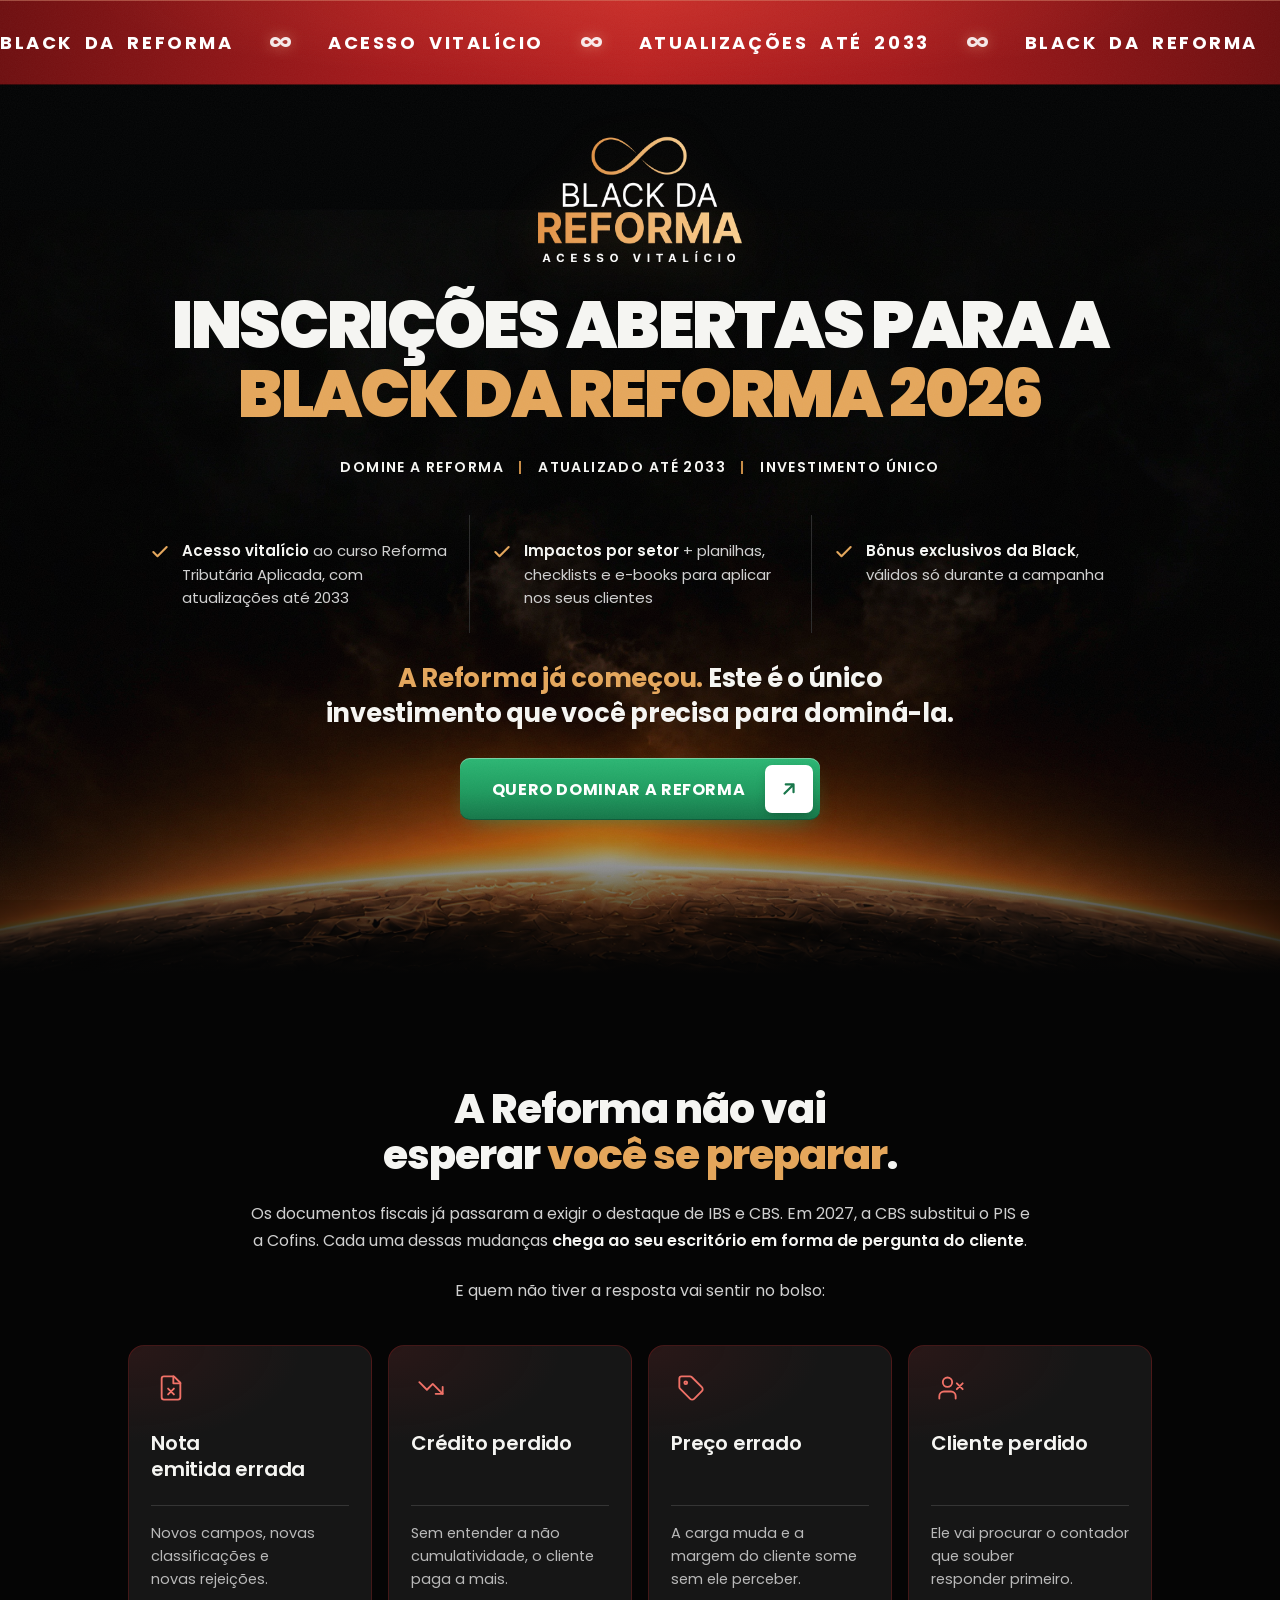
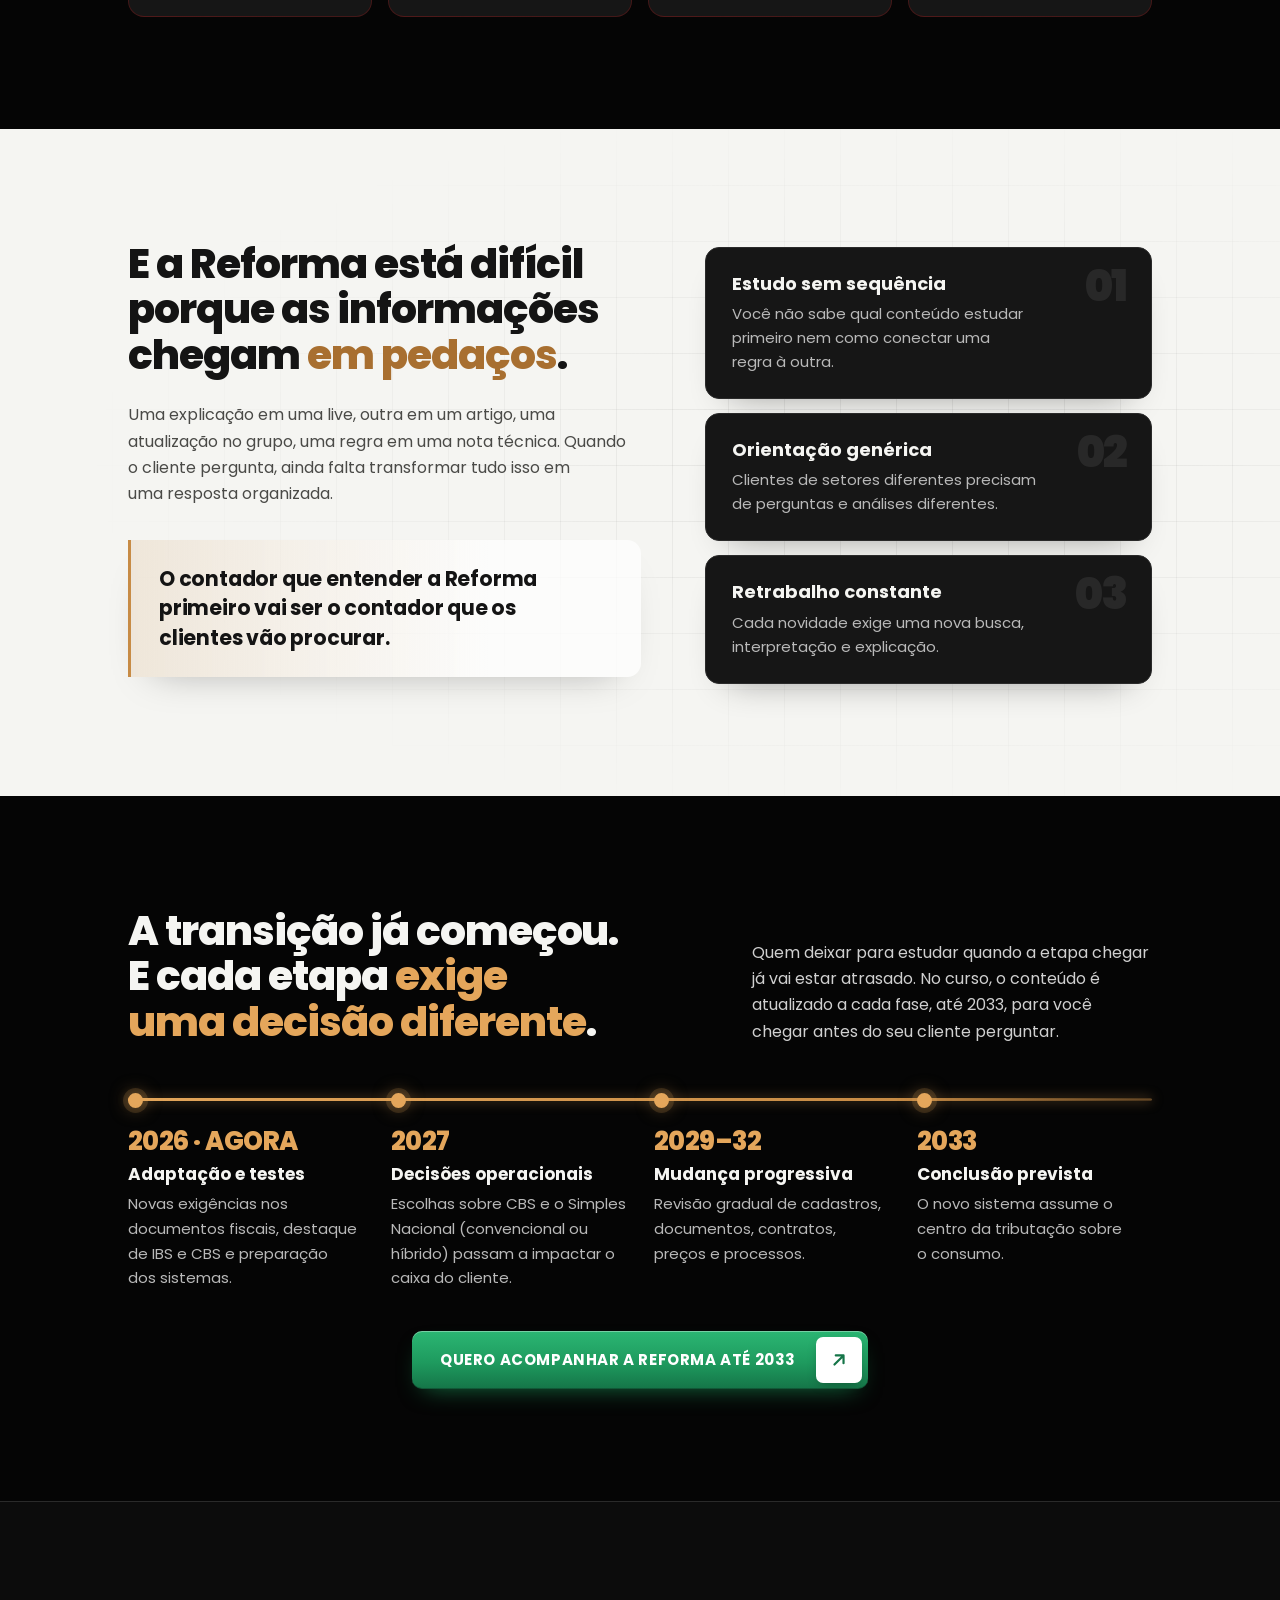
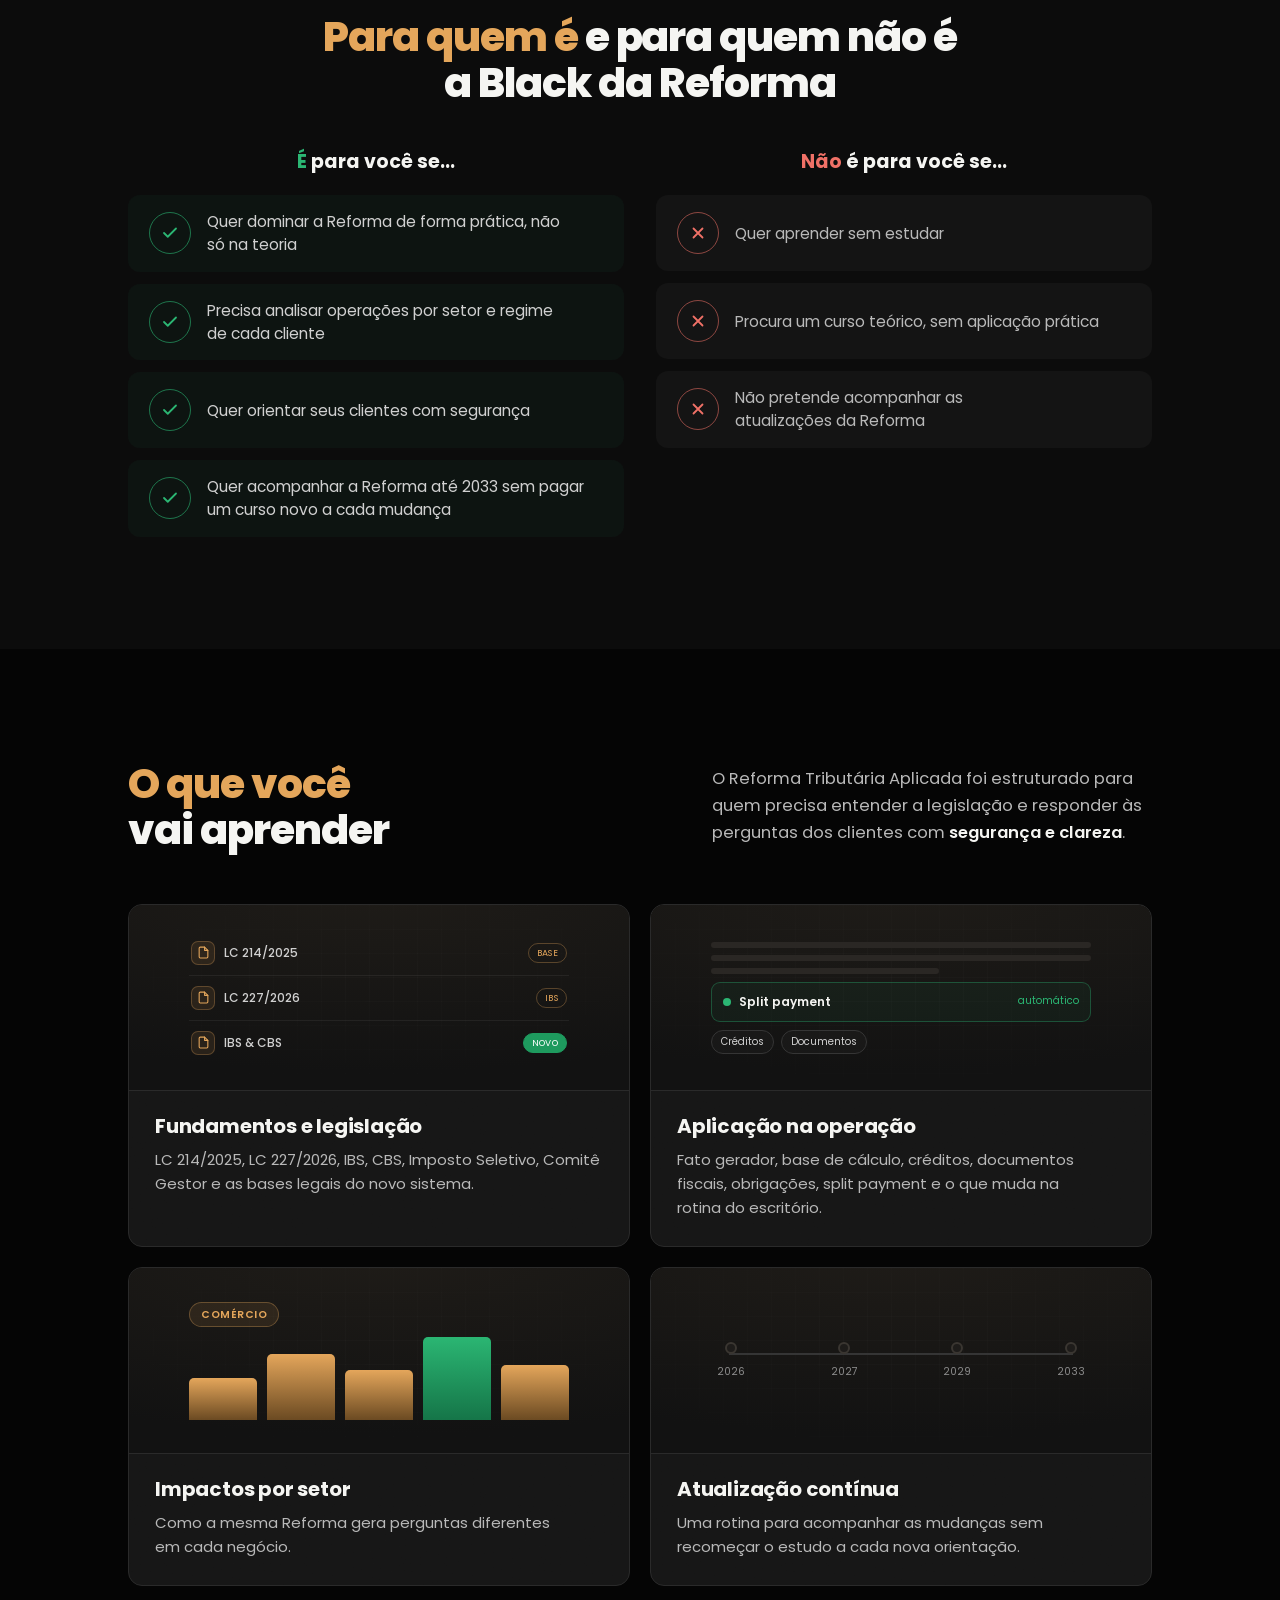
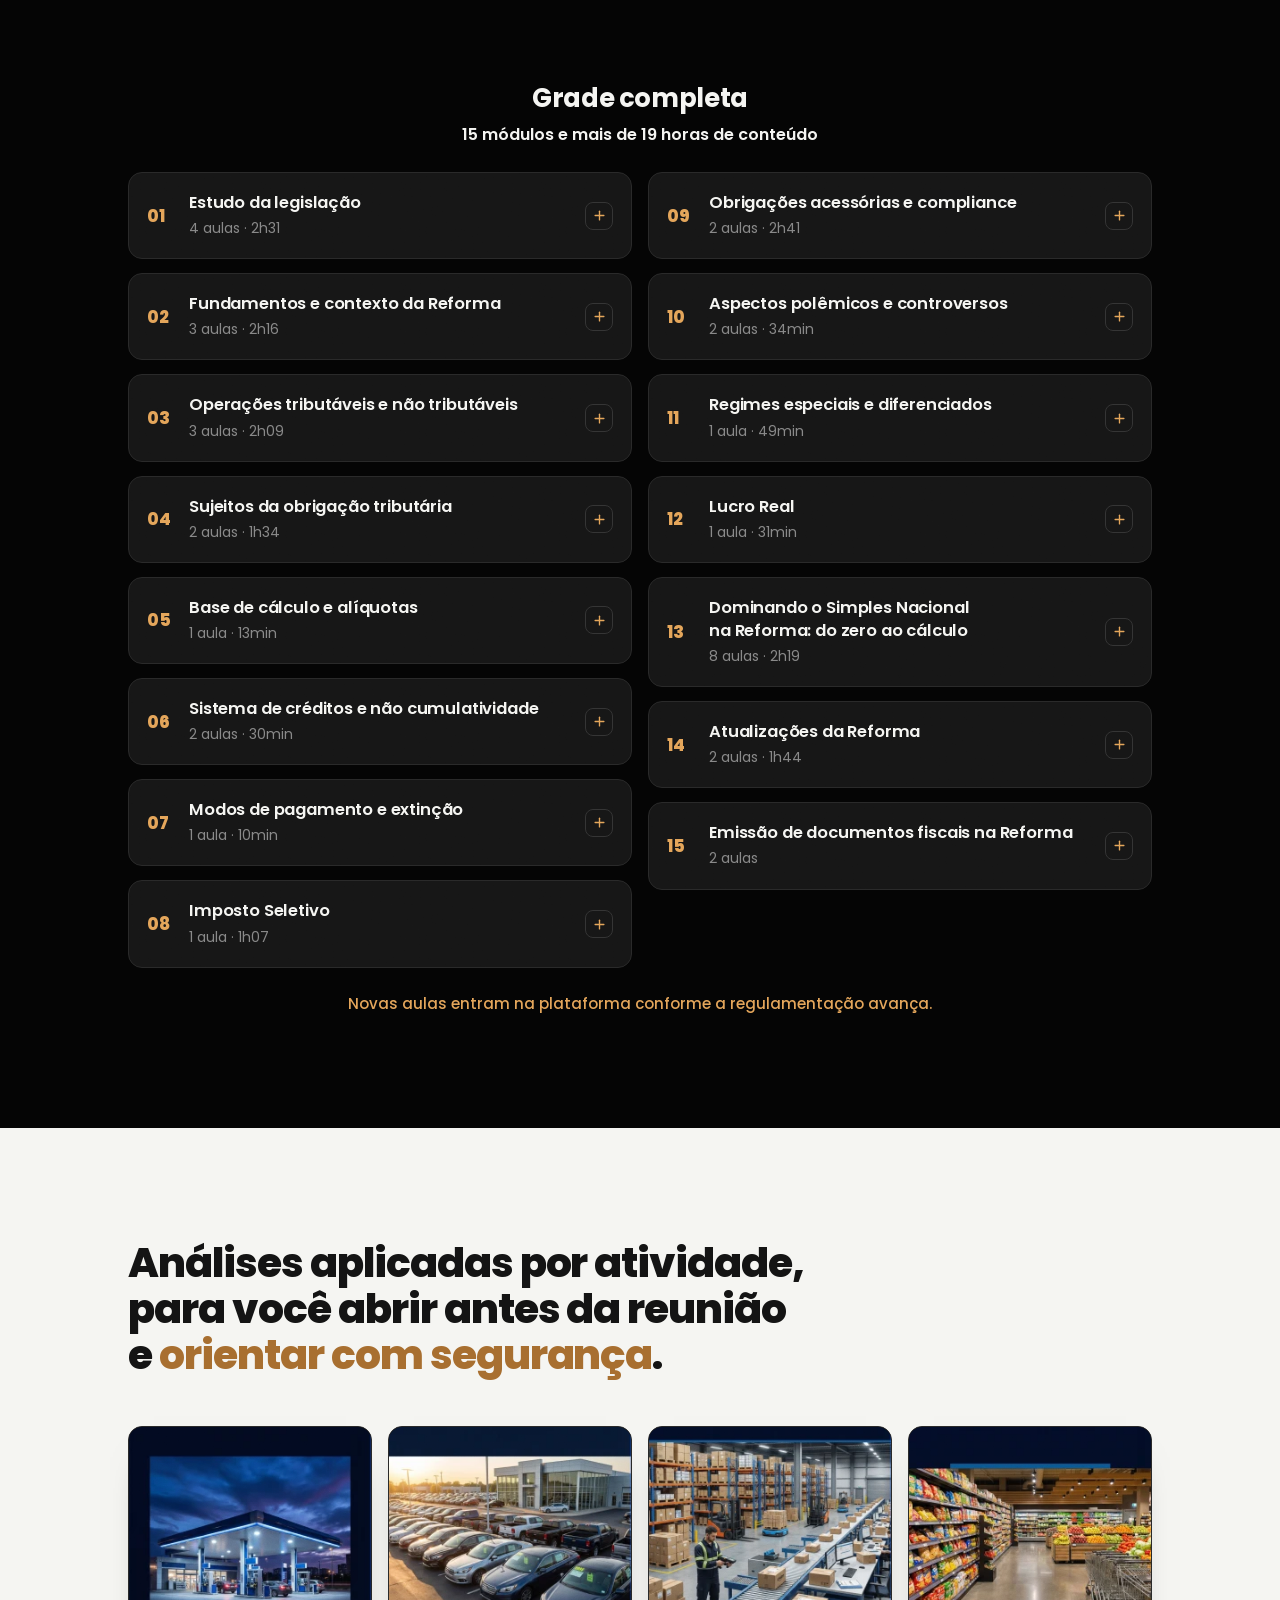
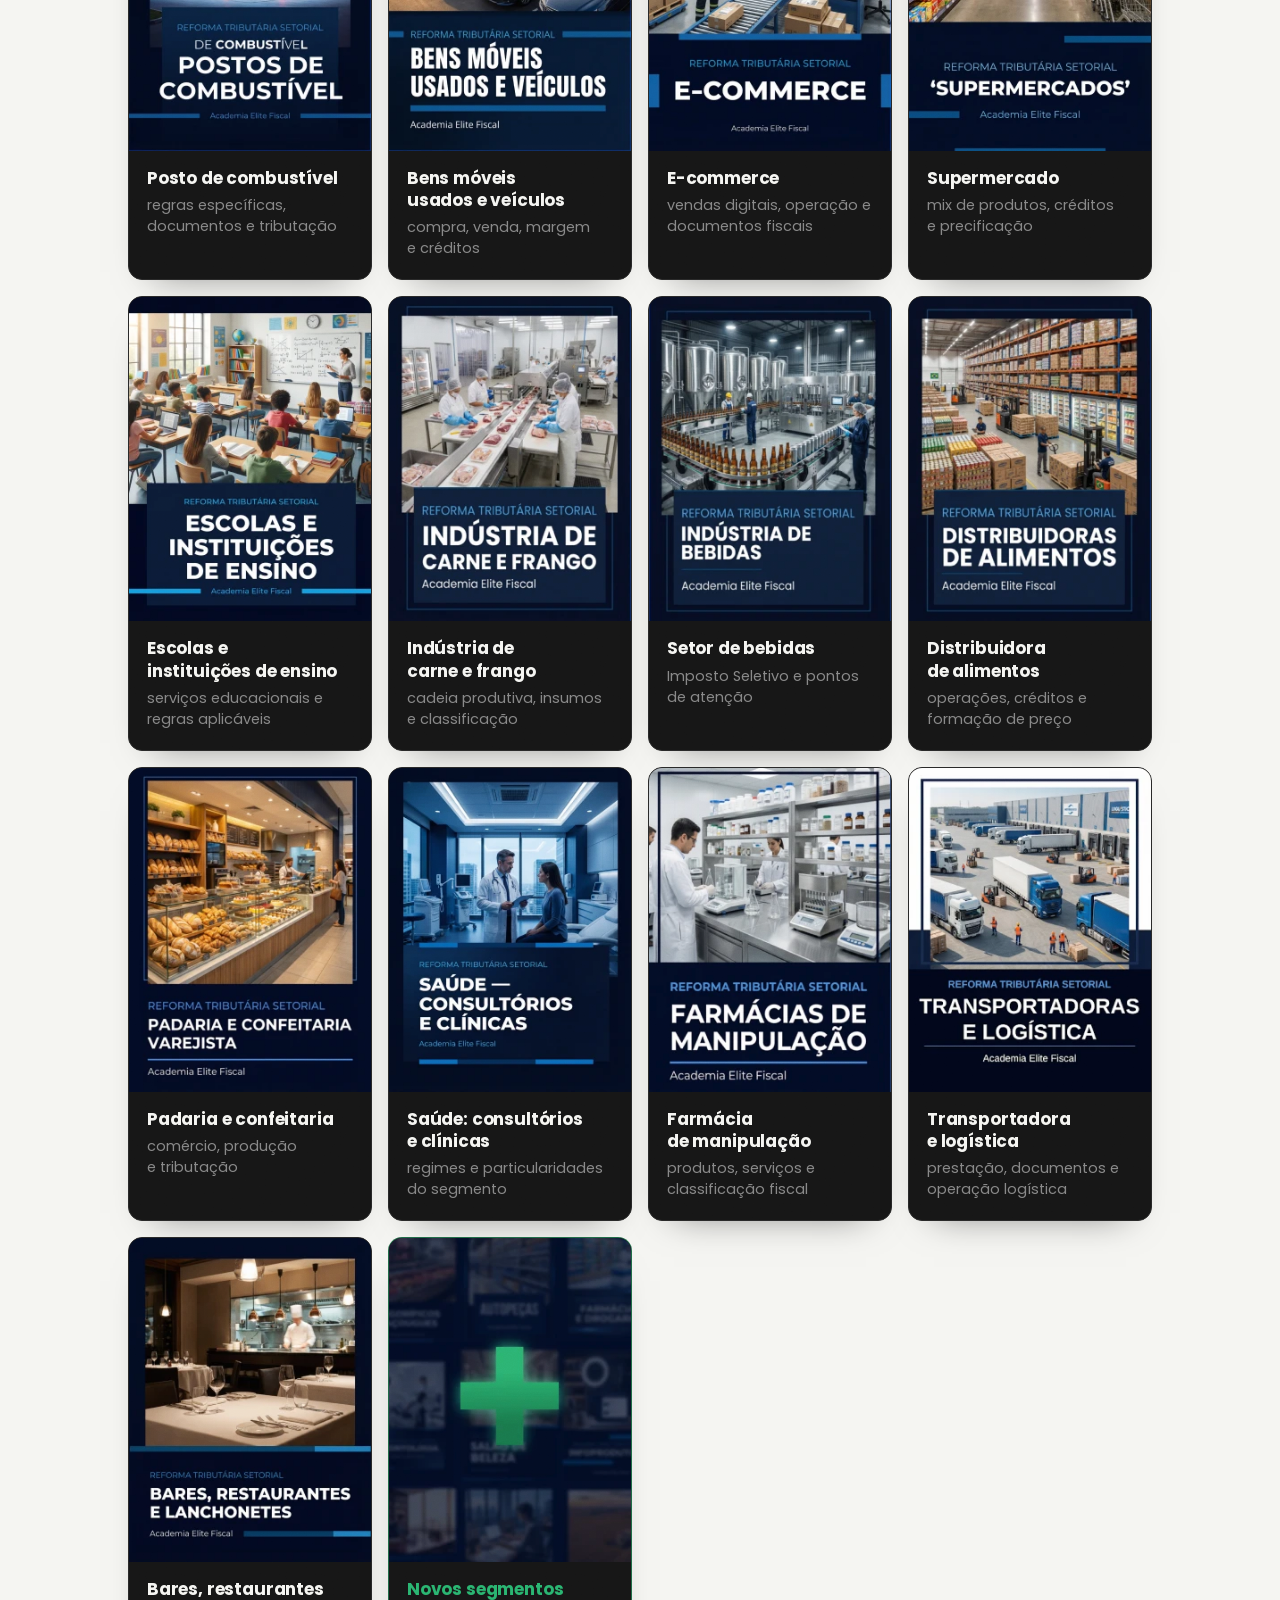
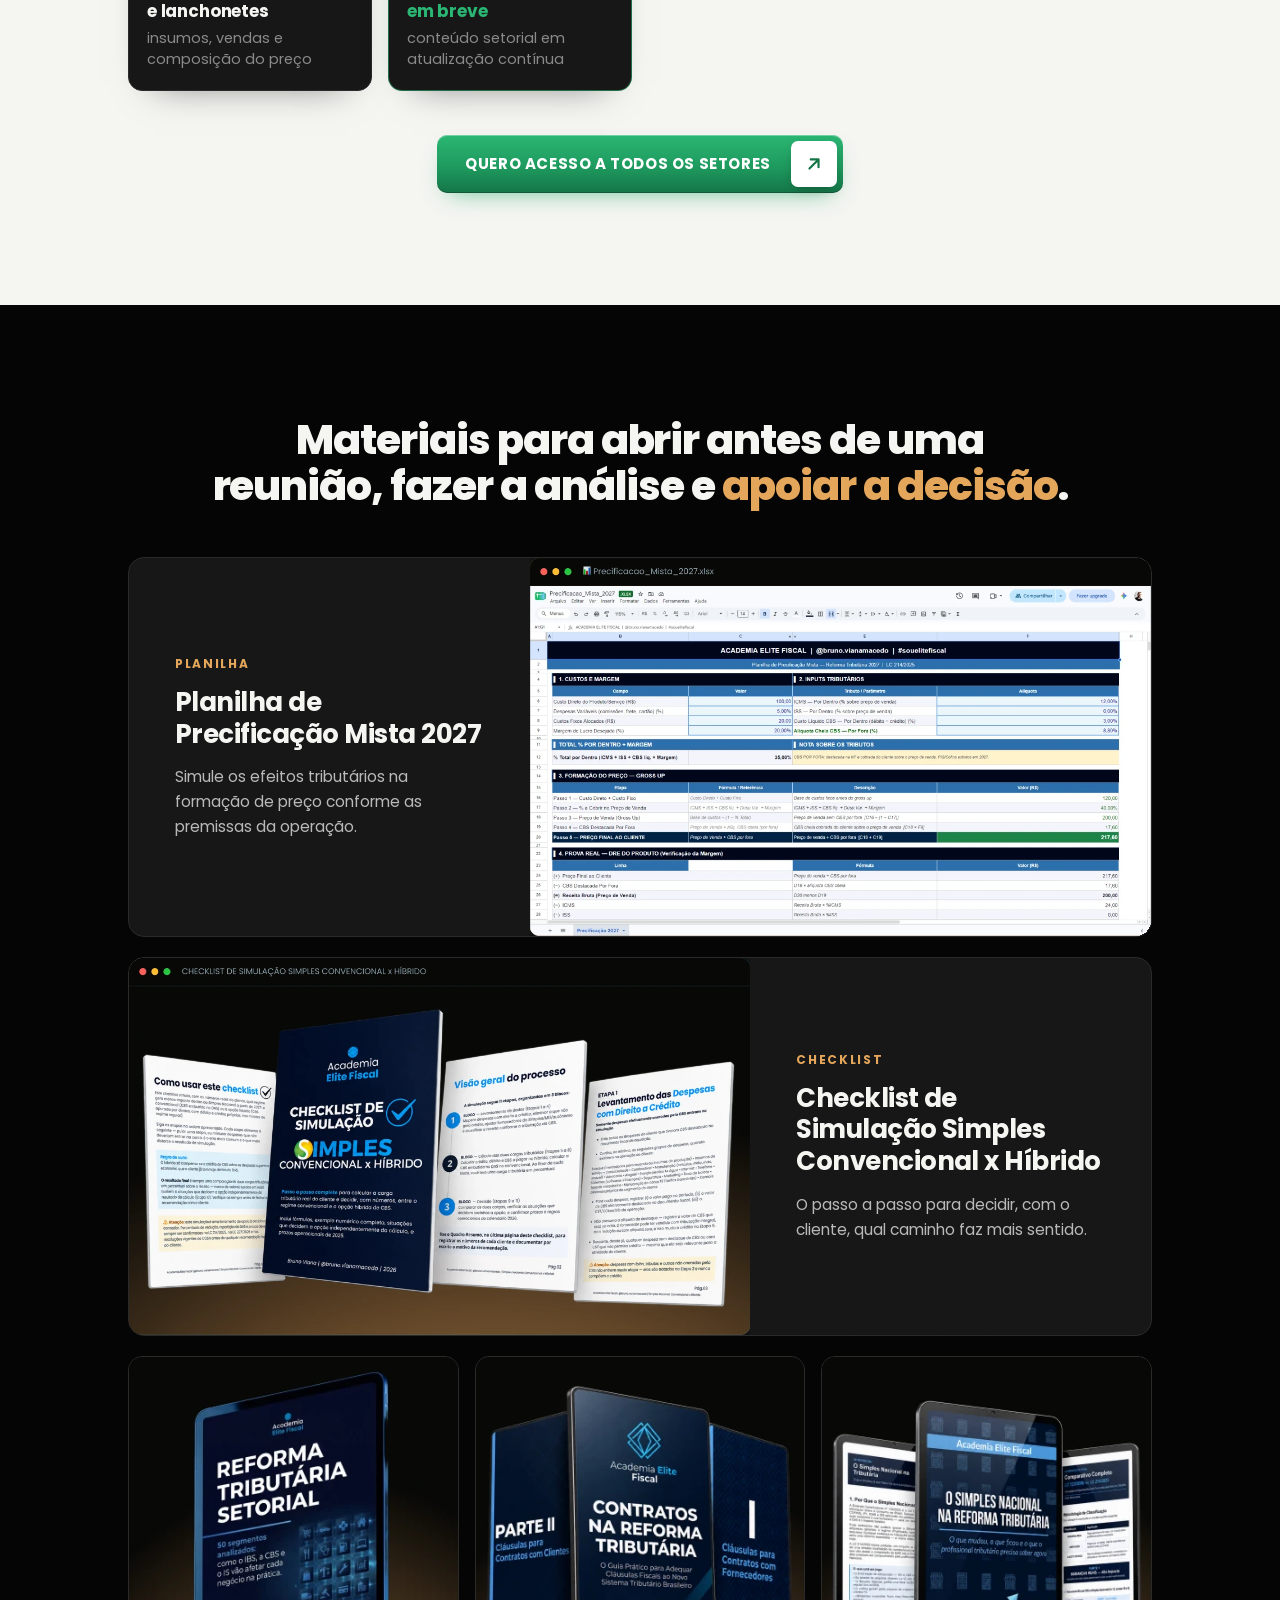
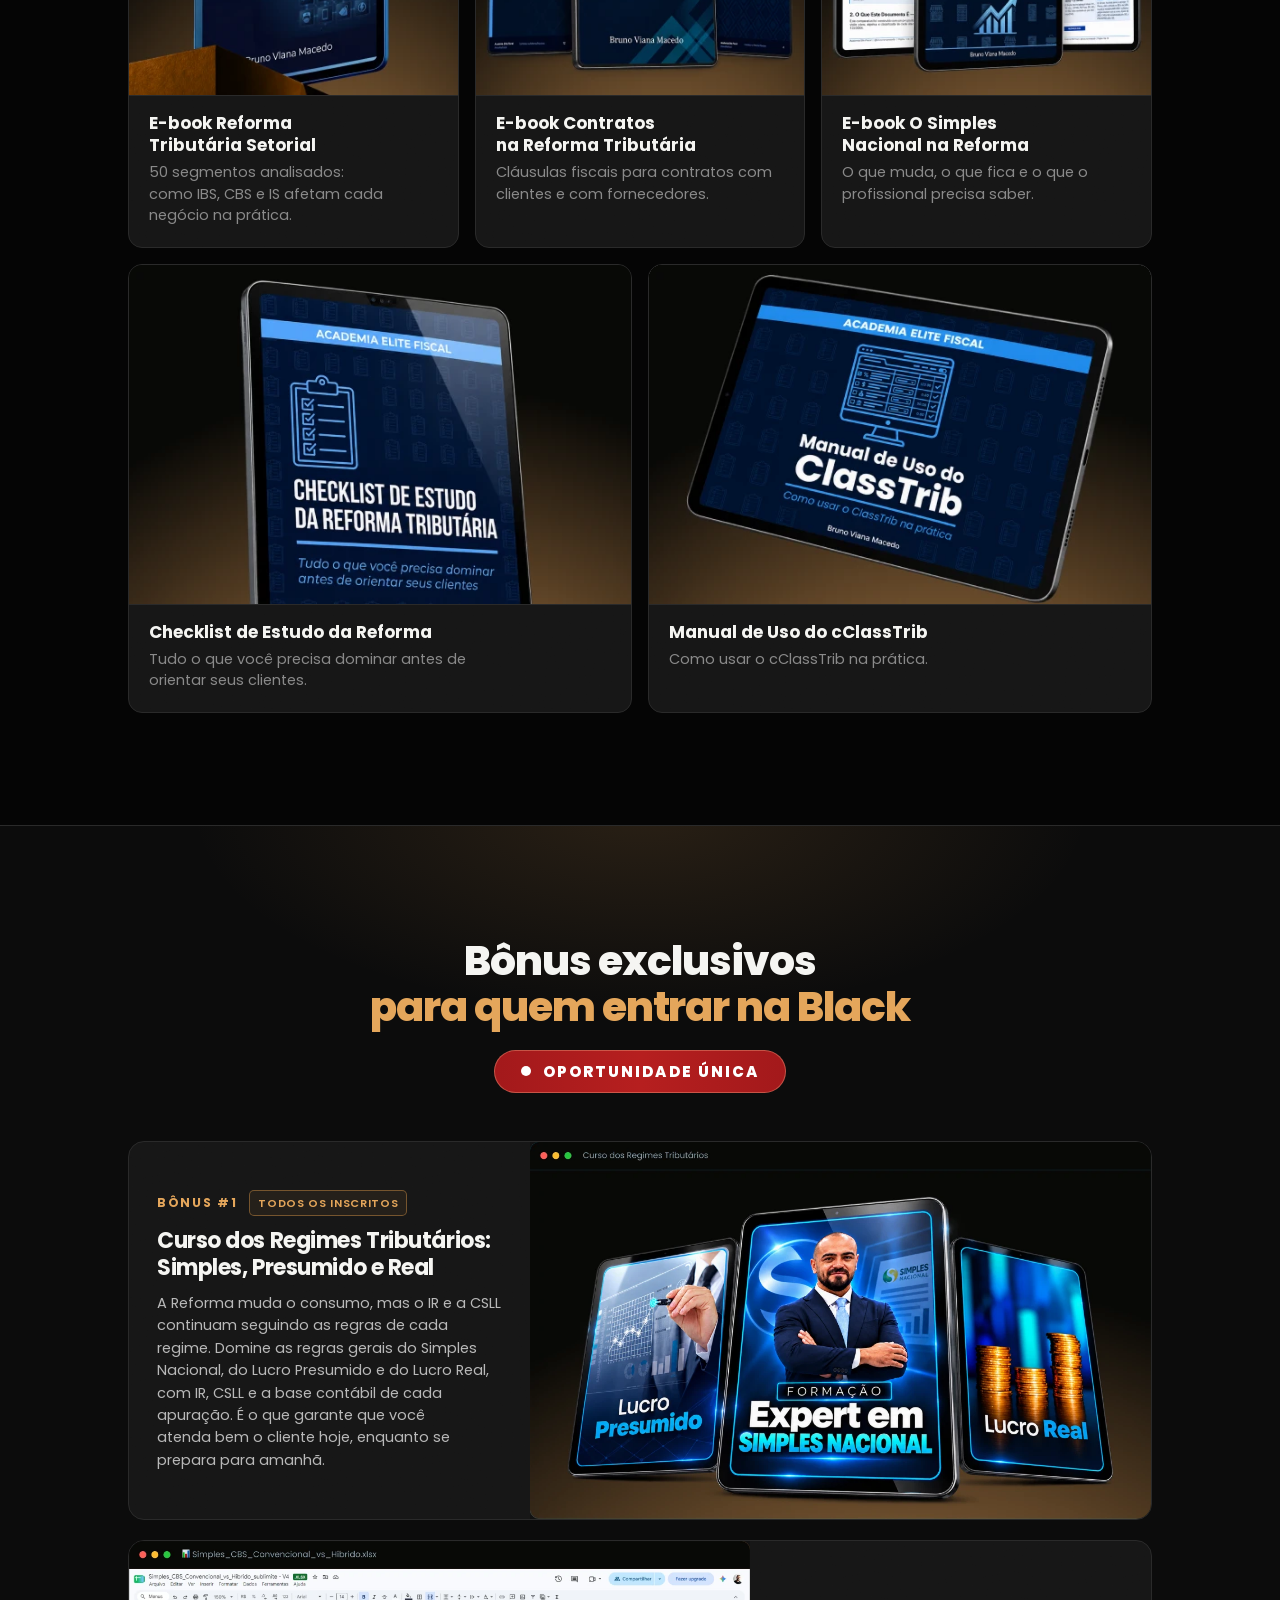
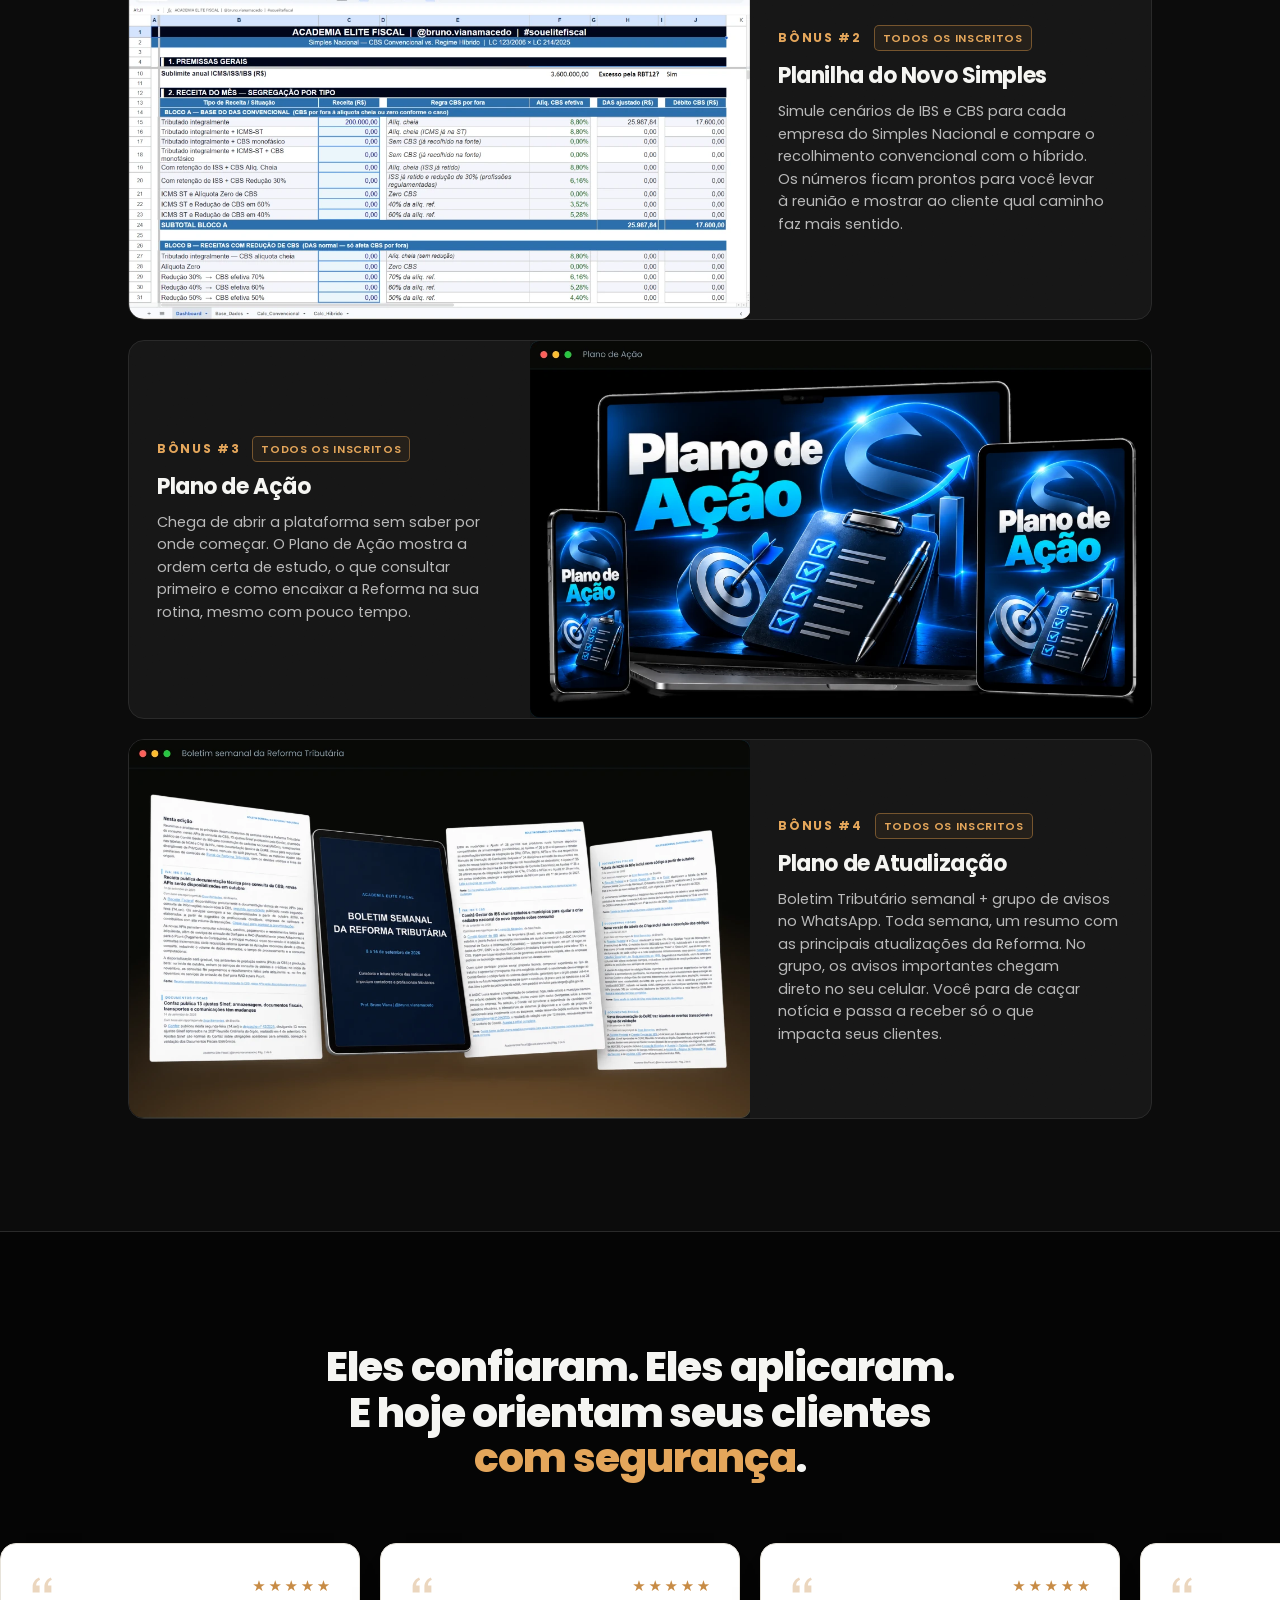
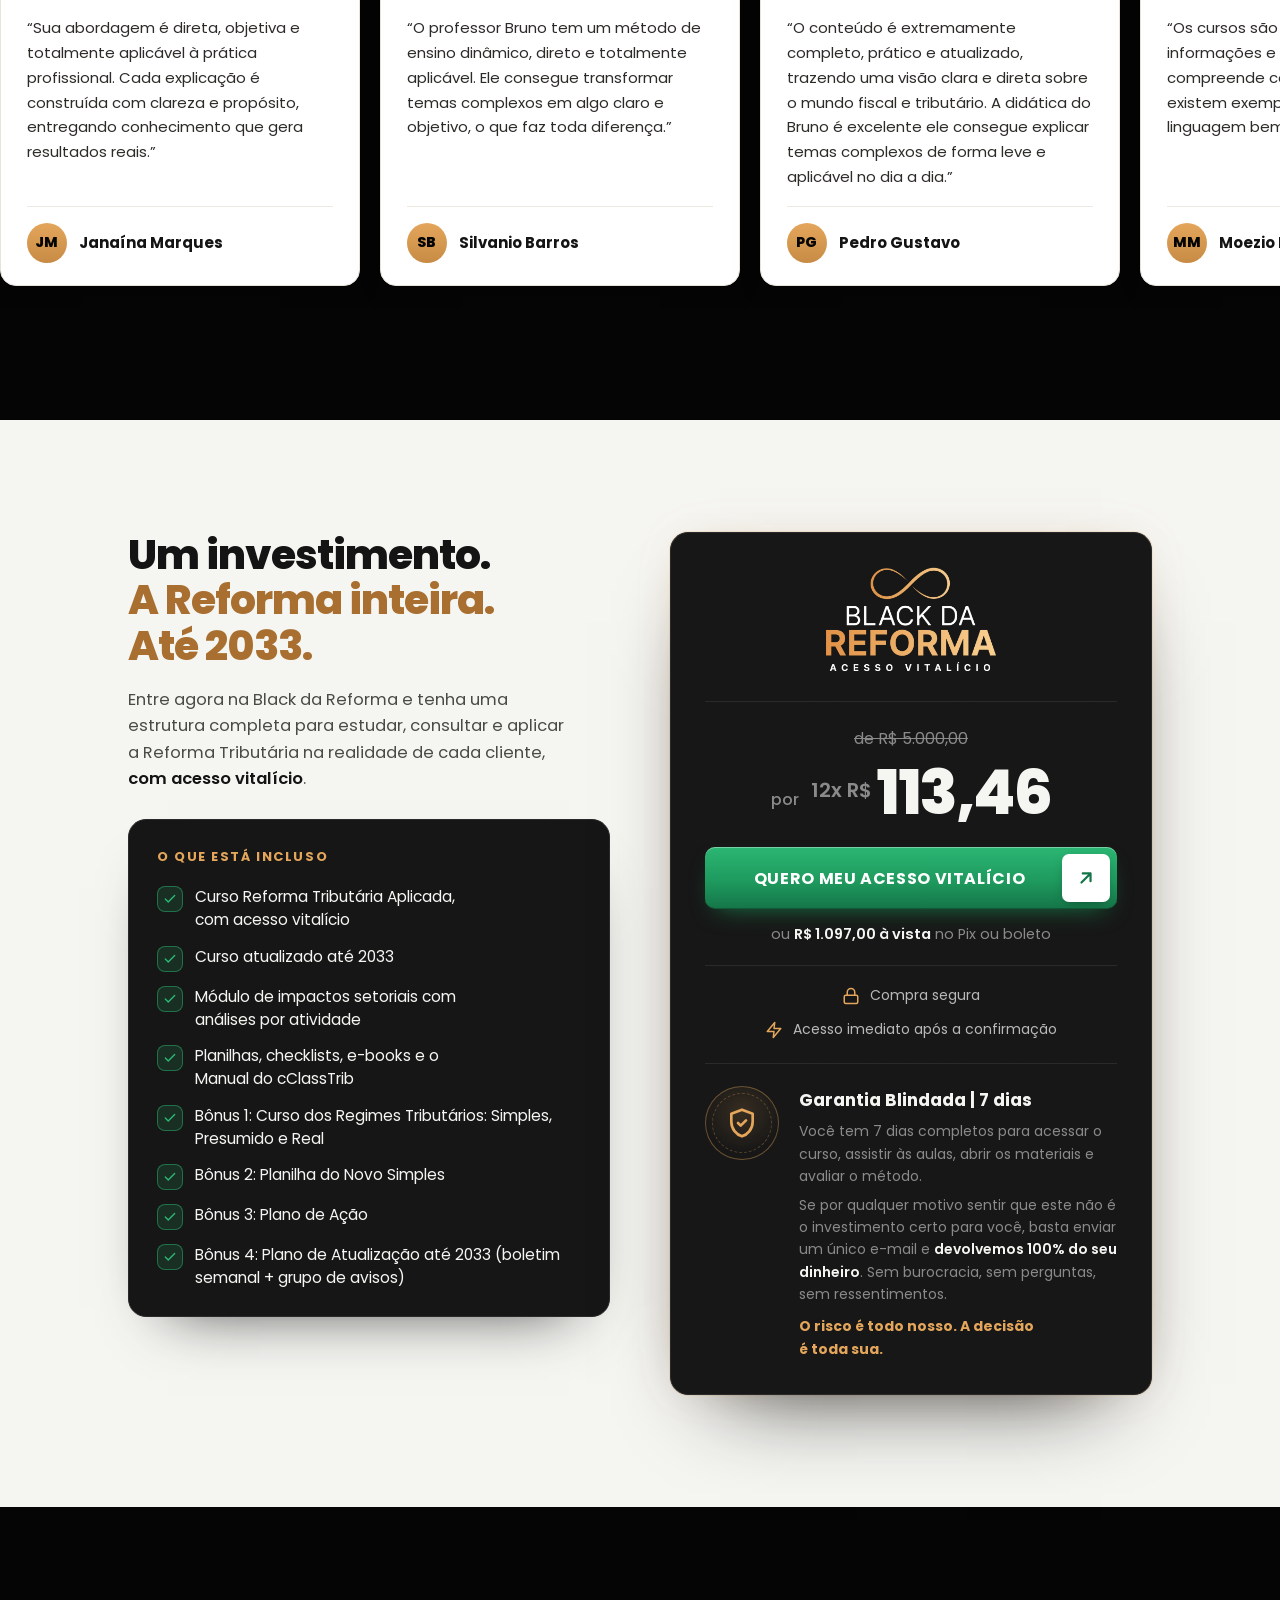
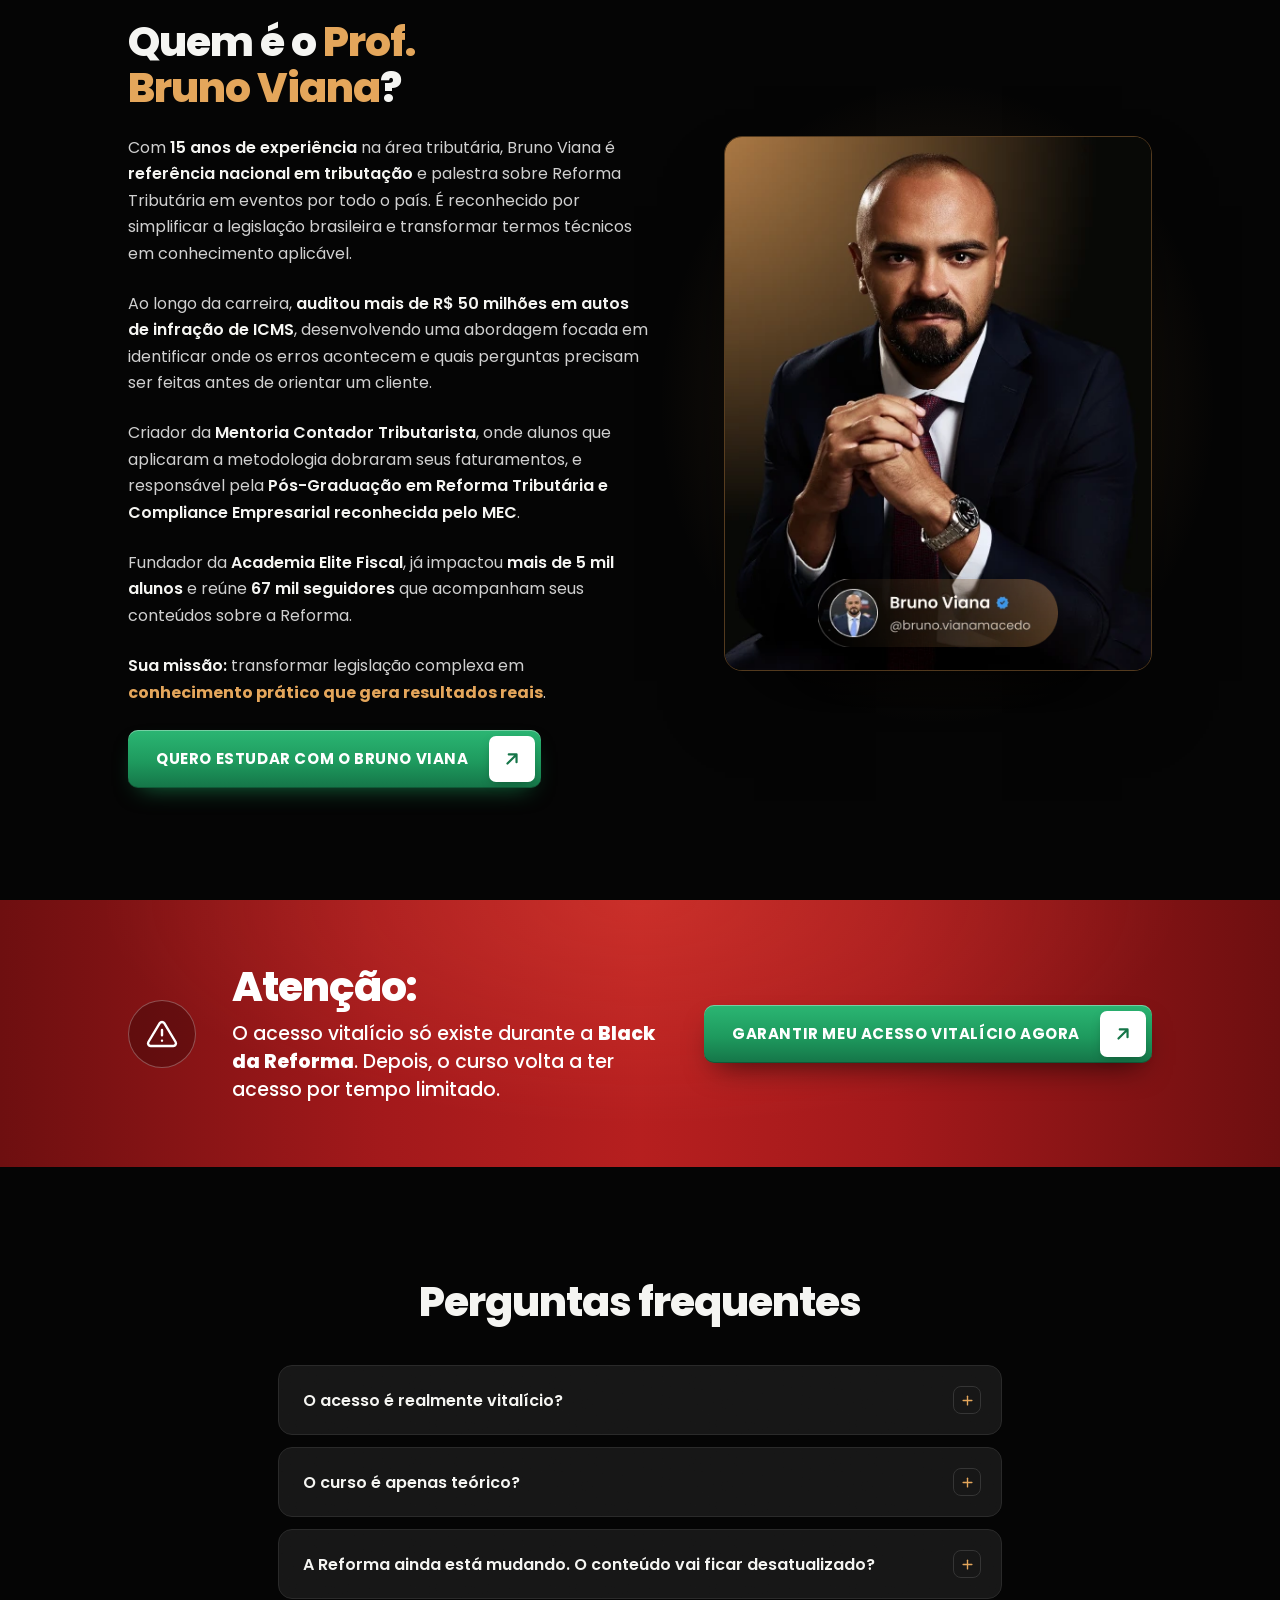
==== commit 8a3d5f40: "Ajusta seções e define oferta e checkout de cada versão Co-Authored-By: Claude Opus 5.5 <noreply@ant" ====
--- a/alunos.html
+++ b/alunos.html
@@ -23,10 +23,18 @@
   <link href="https://fonts.googleapis.com/css2?family=Poppins:wght@400;500;600;700;800;900&display=swap" rel="stylesheet">
   <link rel="preload" as="image" href="assets/fundo_background.webp?v=2" media="(min-width: 1001px)" fetchpriority="high">
   <link rel="preload" as="image" href="assets/fundo_background-1600.webp?v=2" media="(max-width: 1000px)" fetchpriority="high">
-  <link rel="stylesheet" href="styles.css?v=55">
+  <link rel="stylesheet" href="styles.css?v=57">
   <script>document.documentElement.classList.add('js')</script>
 </head>
 <body>
+
+<!-- ============ FAIXA ============ -->
+<div class="ribbon" aria-label="BLACK DA REFORMA ∞ ACESSO VITALÍCIO ∞ ATUALIZAÇÕES ATÉ 2033">
+  <div class="ribbon__track" aria-hidden="true">
+    <div class="ribbon__group"><span class="ribbon__item">BLACK DA REFORMA</span><span class="ribbon__inf">∞</span><span class="ribbon__item">ACESSO VITALÍCIO</span><span class="ribbon__inf">∞</span><span class="ribbon__item">ATUALIZAÇÕES ATÉ 2033</span><span class="ribbon__inf">∞</span><span class="ribbon__item">BLACK DA REFORMA</span><span class="ribbon__inf">∞</span><span class="ribbon__item">ACESSO VITALÍCIO</span><span class="ribbon__inf">∞</span><span class="ribbon__item">ATUALIZAÇÕES ATÉ 2033</span><span class="ribbon__inf">∞</span></div>
+    <div class="ribbon__group"><span class="ribbon__item">BLACK DA REFORMA</span><span class="ribbon__inf">∞</span><span class="ribbon__item">ACESSO VITALÍCIO</span><span class="ribbon__inf">∞</span><span class="ribbon__item">ATUALIZAÇÕES ATÉ 2033</span><span class="ribbon__inf">∞</span><span class="ribbon__item">BLACK DA REFORMA</span><span class="ribbon__inf">∞</span><span class="ribbon__item">ACESSO VITALÍCIO</span><span class="ribbon__inf">∞</span><span class="ribbon__item">ATUALIZAÇÕES ATÉ 2033</span><span class="ribbon__inf">∞</span></div>
+  </div>
+</div>
 
 <!-- ============ HERO ============ -->
 <header class="hero">
@@ -48,14 +56,6 @@
     <a class="btn btn--lg" href="#oferta"><span class="btn__label">QUERO DOMINAR A REFORMA</span><span class="btn__arrow" aria-hidden="true"><svg viewBox="0 0 24 24"><path d="M5 12h14m-6-6 6 6-6 6"/></svg></span></a>
   </div>
 </header>
-
-<!-- ============ FAIXA ============ -->
-<div class="ribbon" aria-label="BLACK DA REFORMA ∞ ACESSO VITALÍCIO ∞ ATUALIZAÇÕES ATÉ 2033">
-  <div class="ribbon__track" aria-hidden="true">
-    <div class="ribbon__group"><span class="ribbon__item">BLACK DA REFORMA</span><span class="ribbon__inf">∞</span><span class="ribbon__item">ACESSO VITALÍCIO</span><span class="ribbon__inf">∞</span><span class="ribbon__item">ATUALIZAÇÕES ATÉ 2033</span><span class="ribbon__inf">∞</span><span class="ribbon__item">BLACK DA REFORMA</span><span class="ribbon__inf">∞</span><span class="ribbon__item">ACESSO VITALÍCIO</span><span class="ribbon__inf">∞</span><span class="ribbon__item">ATUALIZAÇÕES ATÉ 2033</span><span class="ribbon__inf">∞</span></div>
-    <div class="ribbon__group"><span class="ribbon__item">BLACK DA REFORMA</span><span class="ribbon__inf">∞</span><span class="ribbon__item">ACESSO VITALÍCIO</span><span class="ribbon__inf">∞</span><span class="ribbon__item">ATUALIZAÇÕES ATÉ 2033</span><span class="ribbon__inf">∞</span><span class="ribbon__item">BLACK DA REFORMA</span><span class="ribbon__inf">∞</span><span class="ribbon__item">ACESSO VITALÍCIO</span><span class="ribbon__inf">∞</span><span class="ribbon__item">ATUALIZAÇÕES ATÉ 2033</span><span class="ribbon__inf">∞</span></div>
-  </div>
-</div>
 
 <main>
 
@@ -375,10 +375,10 @@
             <span class="seg-glow" aria-hidden="true"></span><span class="seg-noise" aria-hidden="true"></span><span class="spot" aria-hidden="true"></span>
             <button type="button" class="module-toggle" aria-expanded="false" aria-controls="mod-15">
               <span class="module-index">15</span>
-              <span class="module-title"><strong>Emissão de documentos fiscais na Reforma</strong><small>[Aulas e duração em breve]</small></span>
-              <span class="module-plus" aria-hidden="true"><svg viewBox="0 0 24 24" fill="none" stroke="currentColor" stroke-width="2.2" stroke-linecap="round" stroke-linejoin="round"><path d="M12 5v14"/><path d="M5 12h14"/></svg></span>
-            </button>
-            <div class="lessons" id="mod-15"><ul><li class="is-placeholder"><svg viewBox="0 0 24 24" fill="none" stroke="currentColor" stroke-width="2" stroke-linecap="round" stroke-linejoin="round" aria-hidden="true"><circle cx="12" cy="12" r="10"/><polygon points="10 8 16 12 10 16 10 8" fill="currentColor" stroke="none"/></svg><span>[Aulas em breve]</span></li></ul></div>
+              <span class="module-title"><strong>Emissão de documentos fiscais na Reforma</strong><small>2 aulas</small></span>
+              <span class="module-plus" aria-hidden="true"><svg viewBox="0 0 24 24" fill="none" stroke="currentColor" stroke-width="2.2" stroke-linecap="round" stroke-linejoin="round"><path d="M12 5v14"/><path d="M5 12h14"/></svg></span>
+            </button>
+            <div class="lessons lessons--desc" id="mod-15"><ul><li><svg viewBox="0 0 24 24" fill="none" stroke="currentColor" stroke-width="2" stroke-linecap="round" stroke-linejoin="round" aria-hidden="true"><circle cx="12" cy="12" r="10"/><polygon points="10 8 16 12 10 16 10 8" fill="currentColor" stroke="none"/></svg><span><strong>Notas de débito e crédito:</strong> entender quando usar as notas de débito e de crédito e como elas ajustam o débito e o crédito de IBS/CBS.</span></li><li><svg viewBox="0 0 24 24" fill="none" stroke="currentColor" stroke-width="2" stroke-linecap="round" stroke-linejoin="round" aria-hidden="true"><circle cx="12" cy="12" r="10"/><polygon points="10 8 16 12 10 16 10 8" fill="currentColor" stroke="none"/></svg><span><strong>Novos campos de NFe e NFSe com a reforma tributária:</strong> vamos sair das siglas e entrar na prática: grupos de IBS/CBS, CST e cClassTrib, com orientações para você entender o preenchimento.</span></li></ul></div>
           </div>
         </div>
       </div>
@@ -519,8 +519,8 @@
 <!-- ============ BÔNUS ============ -->
 <section class="section section--alt section--line section--glow" id="bonus">
   <div class="container">
-    <h2 class="h2 h2--center reveal-on">Oportunidades únicas<br><span class="hl">para quem entrar na Black</span></h2>
-    <p class="lead lead--center bonus-sub reveal-on">Bônus válidos só durante a Black da Reforma.</p>
+    <h2 class="h2 h2--br h2--center reveal-on">Bônus exclusivos<br><span class="hl">para quem entrar na Black</span></h2>
+    <div class="bonus-alert reveal-on"><span class="bonus-alert__tag"><i aria-hidden="true"></i>Oportunidade única</span></div>
     <div class="feat-rows">
       <article class="feat-row seg-card reveal-on"><span class="seg-glow" aria-hidden="true"></span><span class="seg-noise" aria-hidden="true"></span><span class="spot" aria-hidden="true"></span>
         <div class="feat-txt">
@@ -668,11 +668,6 @@
         </figure>
       </div>
     </div>
-  </div>
-
-  <div class="container">
-    <!-- Mosaico de prints de WhatsApp de alunos: substitua este bloco pelas imagens (ex.: <img src="assets/print-01.webp" ...>) -->
-    <div class="placeholder reveal-on">[Mosaico de prints de WhatsApp de alunos]</div>
   </div>
 </section>
 
@@ -683,18 +678,19 @@
       <div class="offer-copy">
         <h2 class="h2 h2--br h2--dark reveal-on">Um investimento.<br><span class="hl-dark">A Reforma inteira. <span class="nowrap">Até 2033.</span></span></h2>
         <p class="offer-copy__text reveal-on">Entre agora na Black da Reforma e tenha uma estrutura completa para estudar, consultar e aplicar a Reforma Tributária na realidade de cada cliente, <strong>com acesso vitalício</strong>.</p>
-        <p class="incl-head reveal-on">O que está incluso</p>
-        <ul class="incl-list reveal-on">
-          <li><svg viewBox="0 0 24 24" fill="none" stroke="currentColor" stroke-width="2.4" stroke-linecap="round" stroke-linejoin="round" aria-hidden="true"><path d="M20 6 9 17l-5-5"/></svg><span>Curso Reforma Tributária Aplicada, com acesso vitalício</span></li>
-          <li><svg viewBox="0 0 24 24" fill="none" stroke="currentColor" stroke-width="2.4" stroke-linecap="round" stroke-linejoin="round" aria-hidden="true"><path d="M20 6 9 17l-5-5"/></svg><span>Curso atualizado até 2033</span></li>
-          <li><svg viewBox="0 0 24 24" fill="none" stroke="currentColor" stroke-width="2.4" stroke-linecap="round" stroke-linejoin="round" aria-hidden="true"><path d="M20 6 9 17l-5-5"/></svg><span>Suporte para dúvidas até 2029</span></li>
-          <li><svg viewBox="0 0 24 24" fill="none" stroke="currentColor" stroke-width="2.4" stroke-linecap="round" stroke-linejoin="round" aria-hidden="true"><path d="M20 6 9 17l-5-5"/></svg><span>Módulo de impactos setoriais com análises por atividade</span></li>
-          <li><svg viewBox="0 0 24 24" fill="none" stroke="currentColor" stroke-width="2.4" stroke-linecap="round" stroke-linejoin="round" aria-hidden="true"><path d="M20 6 9 17l-5-5"/></svg><span>Planilhas, checklists, e-books e o Manual do cClassTrib</span></li>
-          <li><svg viewBox="0 0 24 24" fill="none" stroke="currentColor" stroke-width="2.4" stroke-linecap="round" stroke-linejoin="round" aria-hidden="true"><path d="M20 6 9 17l-5-5"/></svg><span>Bônus #1: Curso dos Regimes Tributários: Simples, Presumido e Real</span></li>
-          <li><svg viewBox="0 0 24 24" fill="none" stroke="currentColor" stroke-width="2.4" stroke-linecap="round" stroke-linejoin="round" aria-hidden="true"><path d="M20 6 9 17l-5-5"/></svg><span>Bônus #2: Planilha do Novo Simples</span></li>
-          <li><svg viewBox="0 0 24 24" fill="none" stroke="currentColor" stroke-width="2.4" stroke-linecap="round" stroke-linejoin="round" aria-hidden="true"><path d="M20 6 9 17l-5-5"/></svg><span>Bônus #3: Plano de Ação</span></li>
-          <li><svg viewBox="0 0 24 24" fill="none" stroke="currentColor" stroke-width="2.4" stroke-linecap="round" stroke-linejoin="round" aria-hidden="true"><path d="M20 6 9 17l-5-5"/></svg><span>Bônus #4: Plano de Atualização até 2033 (boletim semanal + grupo de avisos)</span></li>
-        </ul>
+        <div class="incl-box reveal-on">
+          <p class="incl-head">O que está incluso</p>
+          <ul class="incl-list">
+            <li><svg viewBox="0 0 24 24" fill="none" stroke="currentColor" stroke-width="2.4" stroke-linecap="round" stroke-linejoin="round" aria-hidden="true"><path d="M20 6 9 17l-5-5"/></svg><span>Curso Reforma Tributária Aplicada, com acesso vitalício</span></li>
+            <li><svg viewBox="0 0 24 24" fill="none" stroke="currentColor" stroke-width="2.4" stroke-linecap="round" stroke-linejoin="round" aria-hidden="true"><path d="M20 6 9 17l-5-5"/></svg><span>Curso atualizado até 2033</span></li>
+            <li><svg viewBox="0 0 24 24" fill="none" stroke="currentColor" stroke-width="2.4" stroke-linecap="round" stroke-linejoin="round" aria-hidden="true"><path d="M20 6 9 17l-5-5"/></svg><span>Módulo de impactos setoriais com análises por atividade</span></li>
+            <li><svg viewBox="0 0 24 24" fill="none" stroke="currentColor" stroke-width="2.4" stroke-linecap="round" stroke-linejoin="round" aria-hidden="true"><path d="M20 6 9 17l-5-5"/></svg><span>Planilhas, checklists, e-books e o Manual do cClassTrib</span></li>
+            <li><svg viewBox="0 0 24 24" fill="none" stroke="currentColor" stroke-width="2.4" stroke-linecap="round" stroke-linejoin="round" aria-hidden="true"><path d="M20 6 9 17l-5-5"/></svg><span>Bônus 1: Curso dos Regimes Tributários: Simples, Presumido e Real</span></li>
+            <li><svg viewBox="0 0 24 24" fill="none" stroke="currentColor" stroke-width="2.4" stroke-linecap="round" stroke-linejoin="round" aria-hidden="true"><path d="M20 6 9 17l-5-5"/></svg><span>Bônus 2: Planilha do Novo Simples</span></li>
+            <li><svg viewBox="0 0 24 24" fill="none" stroke="currentColor" stroke-width="2.4" stroke-linecap="round" stroke-linejoin="round" aria-hidden="true"><path d="M20 6 9 17l-5-5"/></svg><span>Bônus 3: Plano de Ação</span></li>
+            <li><svg viewBox="0 0 24 24" fill="none" stroke="currentColor" stroke-width="2.4" stroke-linecap="round" stroke-linejoin="round" aria-hidden="true"><path d="M20 6 9 17l-5-5"/></svg><span>Bônus 4: Plano de Atualização até 2033 (boletim semanal + grupo de avisos)</span></li>
+          </ul>
+        </div>
       </div>
 
       <div class="price-card seg-card reveal-on">
@@ -770,7 +766,7 @@
       <div class="faq-item seg-card reveal-on">
         <span class="seg-glow" aria-hidden="true"></span><span class="seg-noise" aria-hidden="true"></span><span class="spot" aria-hidden="true"></span>
         <h3 class="faq-q"><button type="button" class="faq-toggle" aria-expanded="false" aria-controls="faq-1"><span>O acesso é realmente vitalício?</span><span class="module-plus" aria-hidden="true"><svg viewBox="0 0 24 24" fill="none" stroke="currentColor" stroke-width="2.2" stroke-linecap="round" stroke-linejoin="round"><path d="M12 5v14"/><path d="M5 12h14"/></svg></span></button></h3>
-        <div class="faq-a" id="faq-1"><div><p>Sim. Você terá acesso para sempre ao curso Reforma Tributária Aplicada, com atualizações do conteúdo até 2033 e suporte para dúvidas até 2029.</p></div></div>
+        <div class="faq-a" id="faq-1"><div><p>Sim. Você terá acesso para sempre ao curso Reforma Tributária Aplicada, com atualizações do conteúdo até 2033.</p></div></div>
       </div>
       <div class="faq-item seg-card reveal-on">
         <span class="seg-glow" aria-hidden="true"></span><span class="seg-noise" aria-hidden="true"></span><span class="spot" aria-hidden="true"></span>
@@ -863,6 +859,6 @@
 
 <footer class="footer">Bruno Viana | Academia Elite Fiscal | Todos os direitos reservados</footer>
 
-<script src="script.js?v=19" defer></script>
+<script src="script.js?v=20" defer></script>
 </body>
 </html>
--- a/styles.css
+++ b/styles.css
@@ -266,14 +266,14 @@
   background-position: center bottom;
   background-repeat: no-repeat;
 }
-/* Funde a base do fundo com a faixa vermelha */
+/* Funde a base do fundo com a seção seguinte */
 .hero::after {
   content: "";
   position: absolute;
   left: 0; right: 0; bottom: 0;
-  height: 18%;
+  height: 22%;
   z-index: -1;
-  background: linear-gradient(180deg, rgba(5, 5, 5, 0), rgba(5, 5, 5, .55));
+  background: linear-gradient(180deg, rgba(5, 5, 5, 0), var(--black));
   pointer-events: none;
 }
 @media (max-width: 1000px) {
@@ -1100,7 +1100,8 @@
 .lessons li { display: flex; align-items: center; gap: 12px; padding: 11px 0; border-top: 1px solid rgba(255, 255, 255, .06); font-size: 15px; line-height: 1.5; color: var(--text); }
 .lessons li:first-child { border-top: 0; }
 .lessons li svg { flex: none; width: 17px; height: 17px; color: var(--amber-hi); }
-.lessons li.is-placeholder { color: var(--muted); font-style: italic; }
+.lessons--desc li { align-items: flex-start; }
+.lessons--desc li svg { margin-top: 4px; }
 
 /* Setores (base: secao-impactos-setoriais.html, cards escuros da página) */
 .sectors-title { max-width: 900px; }
@@ -1164,7 +1165,35 @@
 .mat-b:hover .mat-foot h3, .mat-b.is-active .mat-foot h3 { color: var(--amber-hi); }
 
 /* Bônus (mesma diagramação dos cards largos de Materiais) */
-.bonus-sub { margin-top: 14px; }
+.bonus-alert { display: flex; justify-content: center; margin-top: 20px; }
+.bonus-alert__tag {
+  display: inline-flex;
+  align-items: center;
+  gap: 12px;
+  padding: 13px 26px;
+  border: 1px solid rgba(255, 190, 150, .35);
+  border-radius: 999px;
+  background: linear-gradient(90deg, #A3191B, var(--red) 50%, #A3191B);
+  color: #FFFFFF;
+  font-size: 15px;
+  font-weight: 800;
+  line-height: 1;
+  letter-spacing: .14em;
+  text-transform: uppercase;
+  animation: bonusPulse 1.6s ease-out infinite;
+}
+.bonus-alert__tag i { flex: none; width: 10px; height: 10px; border-radius: 50%; background: #FFFFFF; animation: bonusBlink 1s steps(2, jump-none) infinite; }
+@keyframes bonusPulse {
+  0% { box-shadow: 0 0 0 0 rgba(220, 60, 55, .65), 0 10px 26px -10px rgba(220, 60, 55, .8); }
+  70%, 100% { box-shadow: 0 0 0 16px rgba(220, 60, 55, 0), 0 10px 26px -10px rgba(220, 60, 55, .8); }
+}
+@keyframes bonusBlink {
+  from { opacity: 1; }
+  to { opacity: .15; }
+}
+@media (prefers-reduced-motion: reduce) {
+  .bonus-alert__tag, .bonus-alert__tag i { animation: none; }
+}
 /* Texto compacto para o card caber na altura da imagem, sem cortá-la */
 .feat-meta { display: flex; flex-wrap: wrap; align-items: center; gap: 8px 12px; }
 #bonus .feat-txt { padding: 26px 28px; }
@@ -1263,17 +1292,6 @@
 .tcard__name { display: flex; flex-direction: column; color: var(--ink); font-size: 15px; font-weight: 700; line-height: 1.3; }
 .tcard__name small { margin-top: 2px; color: #8A877F; font-size: 12px; font-weight: 500; }
 
-.testimonials .placeholder { margin-top: 32px; }
-
-.placeholder {
-  padding: 56px 24px;
-  border: 1px dashed var(--border-2);
-  border-radius: var(--radius);
-  text-align: center;
-  color: var(--muted);
-  font-weight: 600;
-}
-
 /* ---------------------------------------------------------
    Oferta
    --------------------------------------------------------- */
@@ -1281,10 +1299,18 @@
 .offer-grid { display: grid; grid-template-columns: 1fr 1fr; gap: clamp(30px, 5vw, 60px); align-items: start; }
 .offer-copy__text { margin: 18px 0 0; max-width: 520px; font-size: 16.5px; line-height: 1.6; color: var(--ink-2); }
 .offer-copy__text strong { color: var(--ink); }
-.incl-head { margin: 28px 0 0; color: var(--amber-lo); font-size: 13px; font-weight: 700; letter-spacing: .12em; text-transform: uppercase; }
-.incl-list { list-style: none; margin: 16px 0 0; padding: 0; display: flex; flex-direction: column; gap: 13px; max-width: 520px; }
-.incl-list li { display: flex; align-items: flex-start; gap: 12px; font-size: 15.5px; line-height: 1.5; color: var(--ink); }
-.incl-list li svg { flex: none; width: 26px; height: 26px; margin-top: 1px; padding: 5px; border-radius: 8px; background: rgba(43, 182, 115, .12); border: 1px solid rgba(43, 182, 115, .42); color: var(--green-mid); }
+.incl-box {
+  margin-top: 26px;
+  padding: 26px 28px;
+  border: 1px solid var(--border);
+  border-radius: 18px;
+  background: var(--graphite);
+  box-shadow: 0 30px 60px -40px rgba(0, 0, 0, .8);
+}
+.incl-head { margin: 0; color: var(--amber-hi); font-size: 13px; font-weight: 700; letter-spacing: .12em; text-transform: uppercase; }
+.incl-list { list-style: none; margin: 18px 0 0; padding: 0; display: flex; flex-direction: column; gap: 13px; }
+.incl-list li { display: flex; align-items: flex-start; gap: 12px; font-size: 15.5px; line-height: 1.5; color: var(--offwhite); }
+.incl-list li svg { flex: none; width: 26px; height: 26px; margin-top: 1px; padding: 5px; border-radius: 8px; background: rgba(43, 182, 115, .16); border: 1px solid rgba(43, 182, 115, .5); color: var(--green-top); }
 
 .price-card {
   position: relative;
@@ -1736,6 +1762,7 @@
   .module { padding: 14px 16px; gap: 14px; }
 
   .price-card { padding: 22px; }
+  .incl-box { padding: 22px 20px; }
   .price-row .cur .v { font-size: 40px; }
   .guarantee { grid-template-columns: 1fr; gap: 14px; }
   .faq-toggle { padding: 18px 16px 18px 18px; font-size: 15px; }
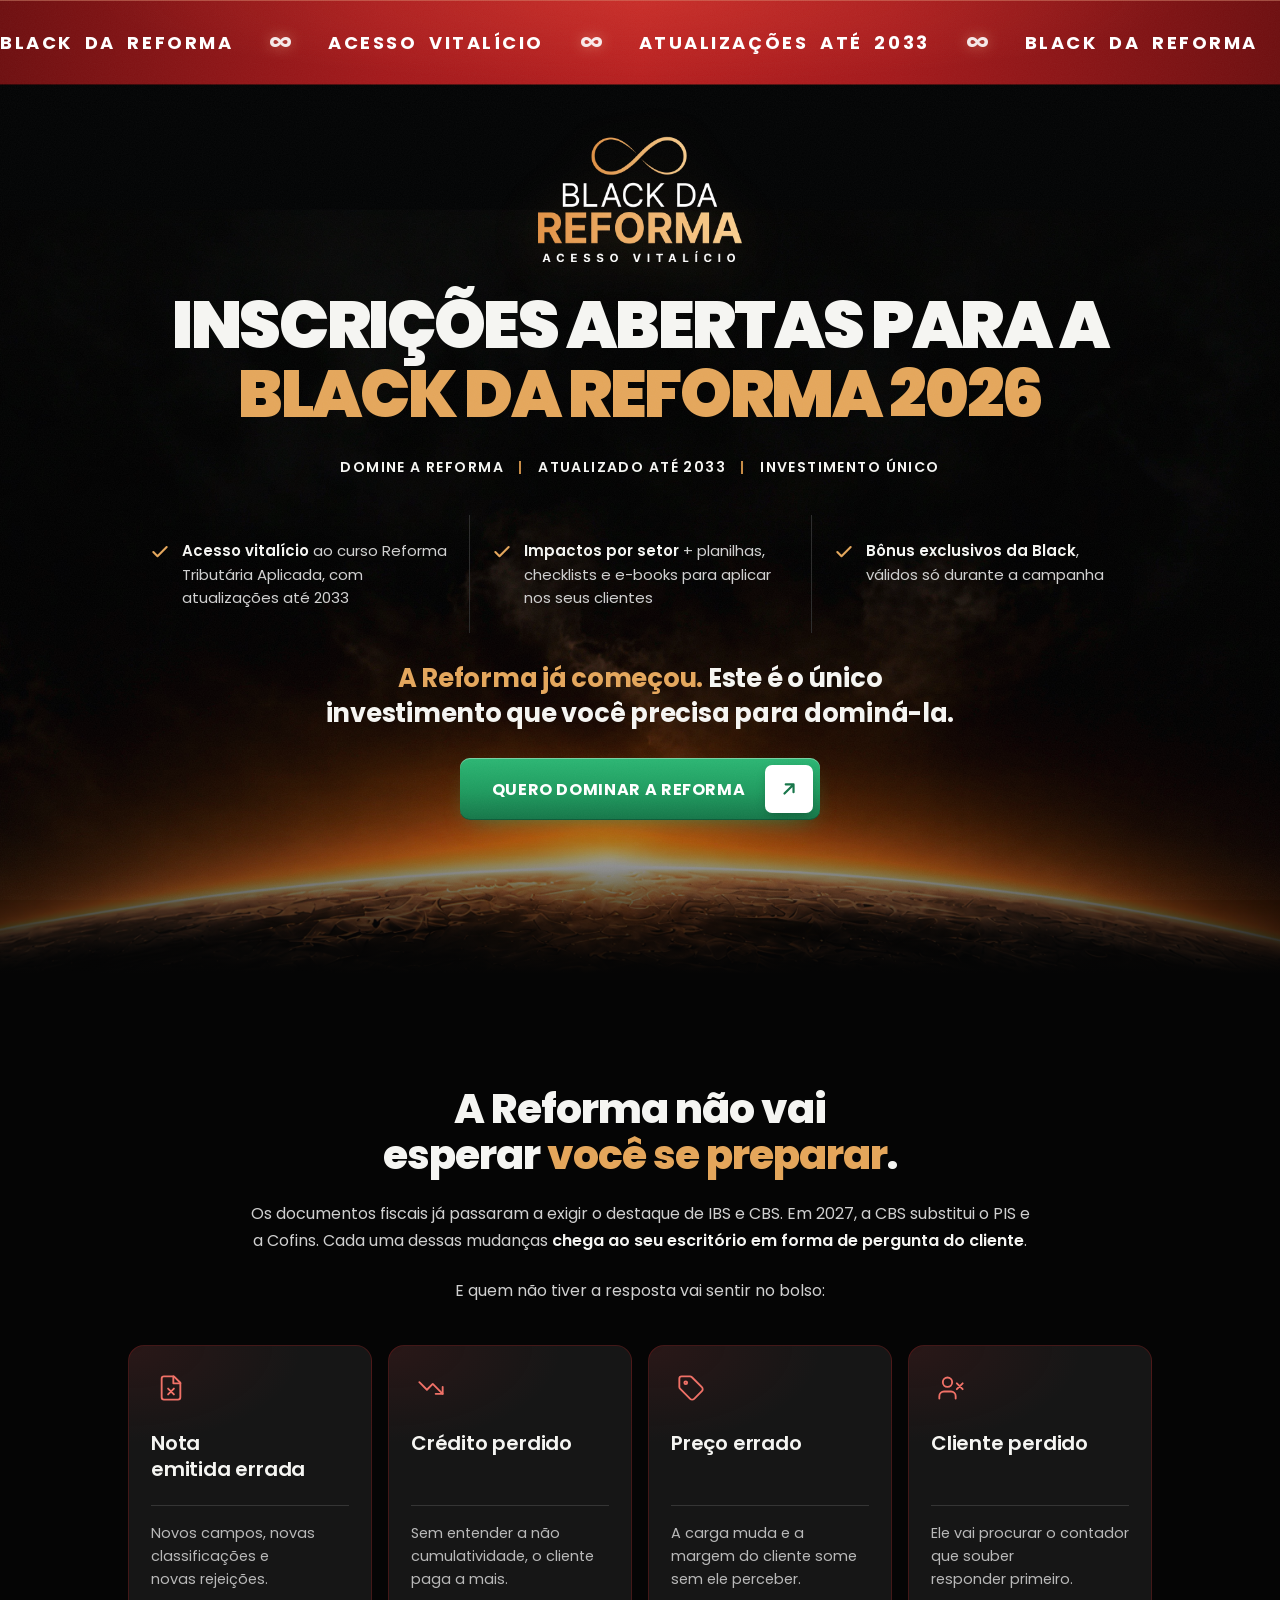
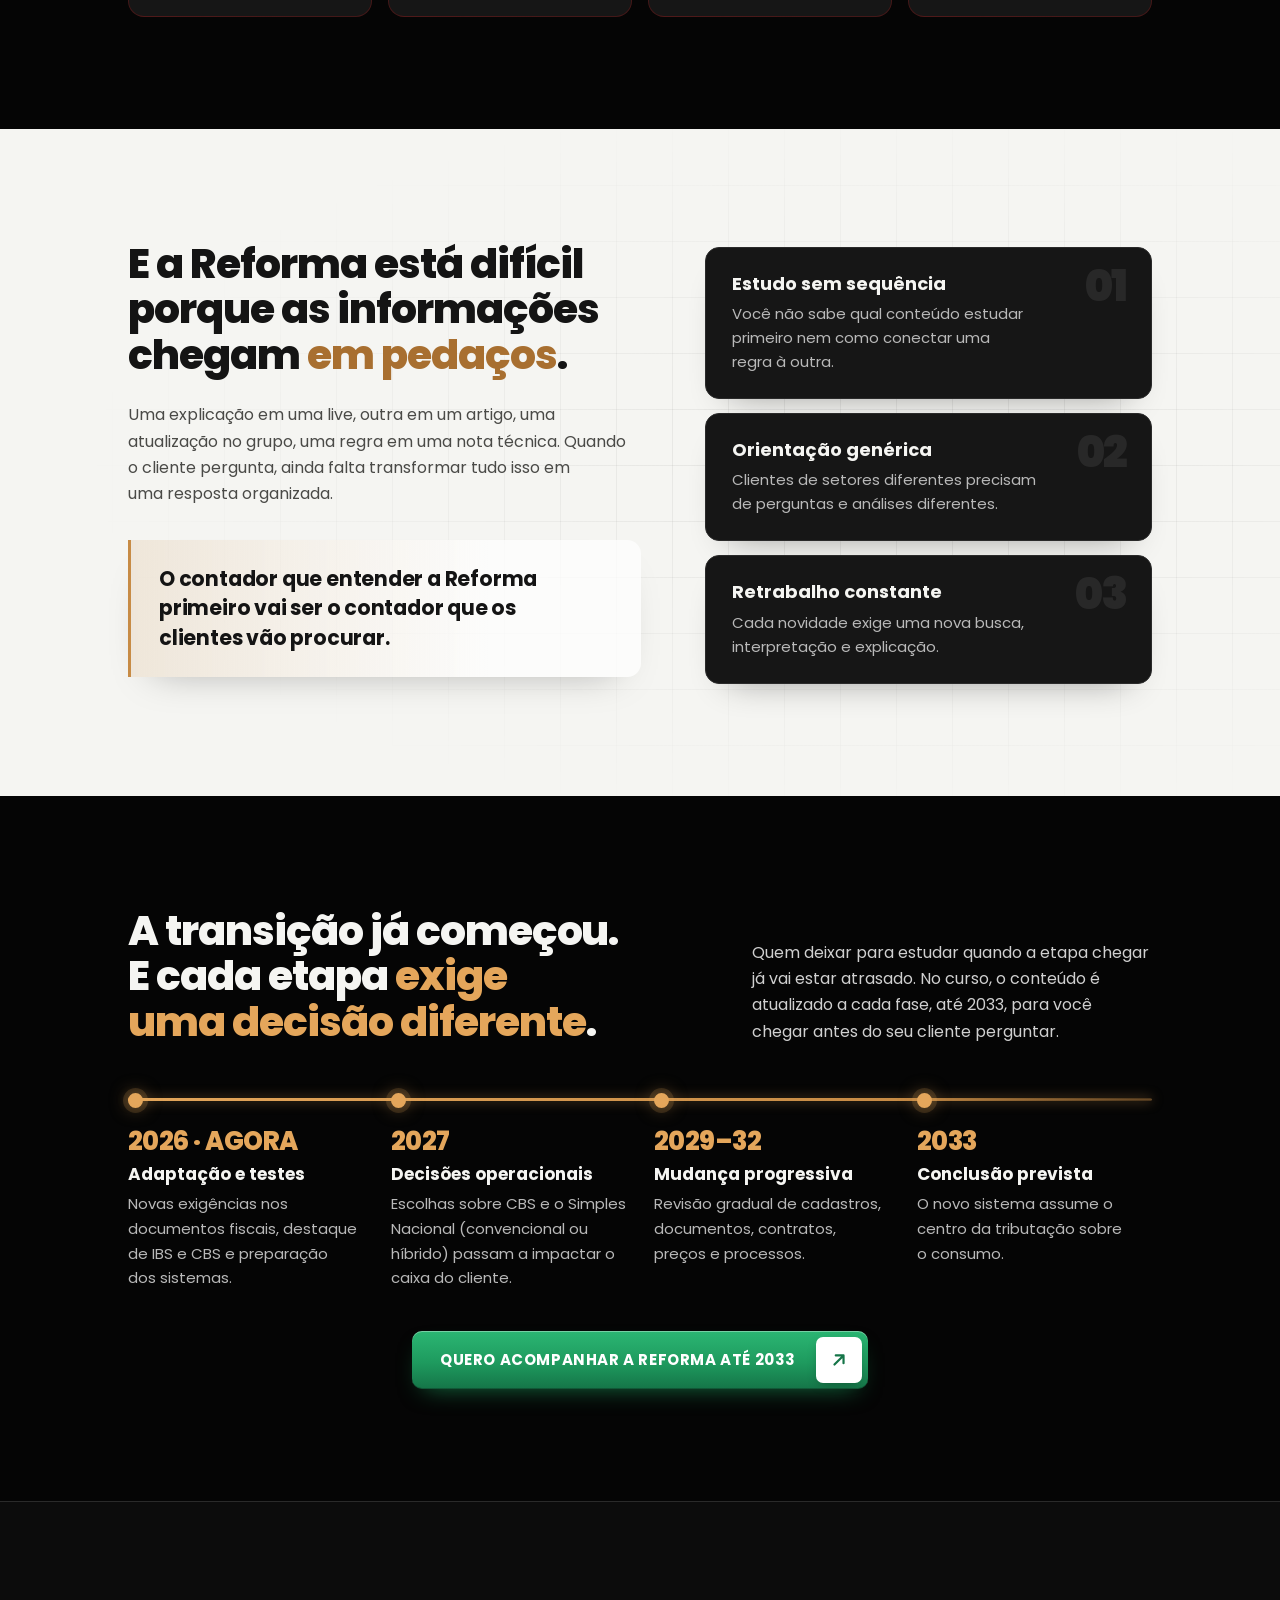
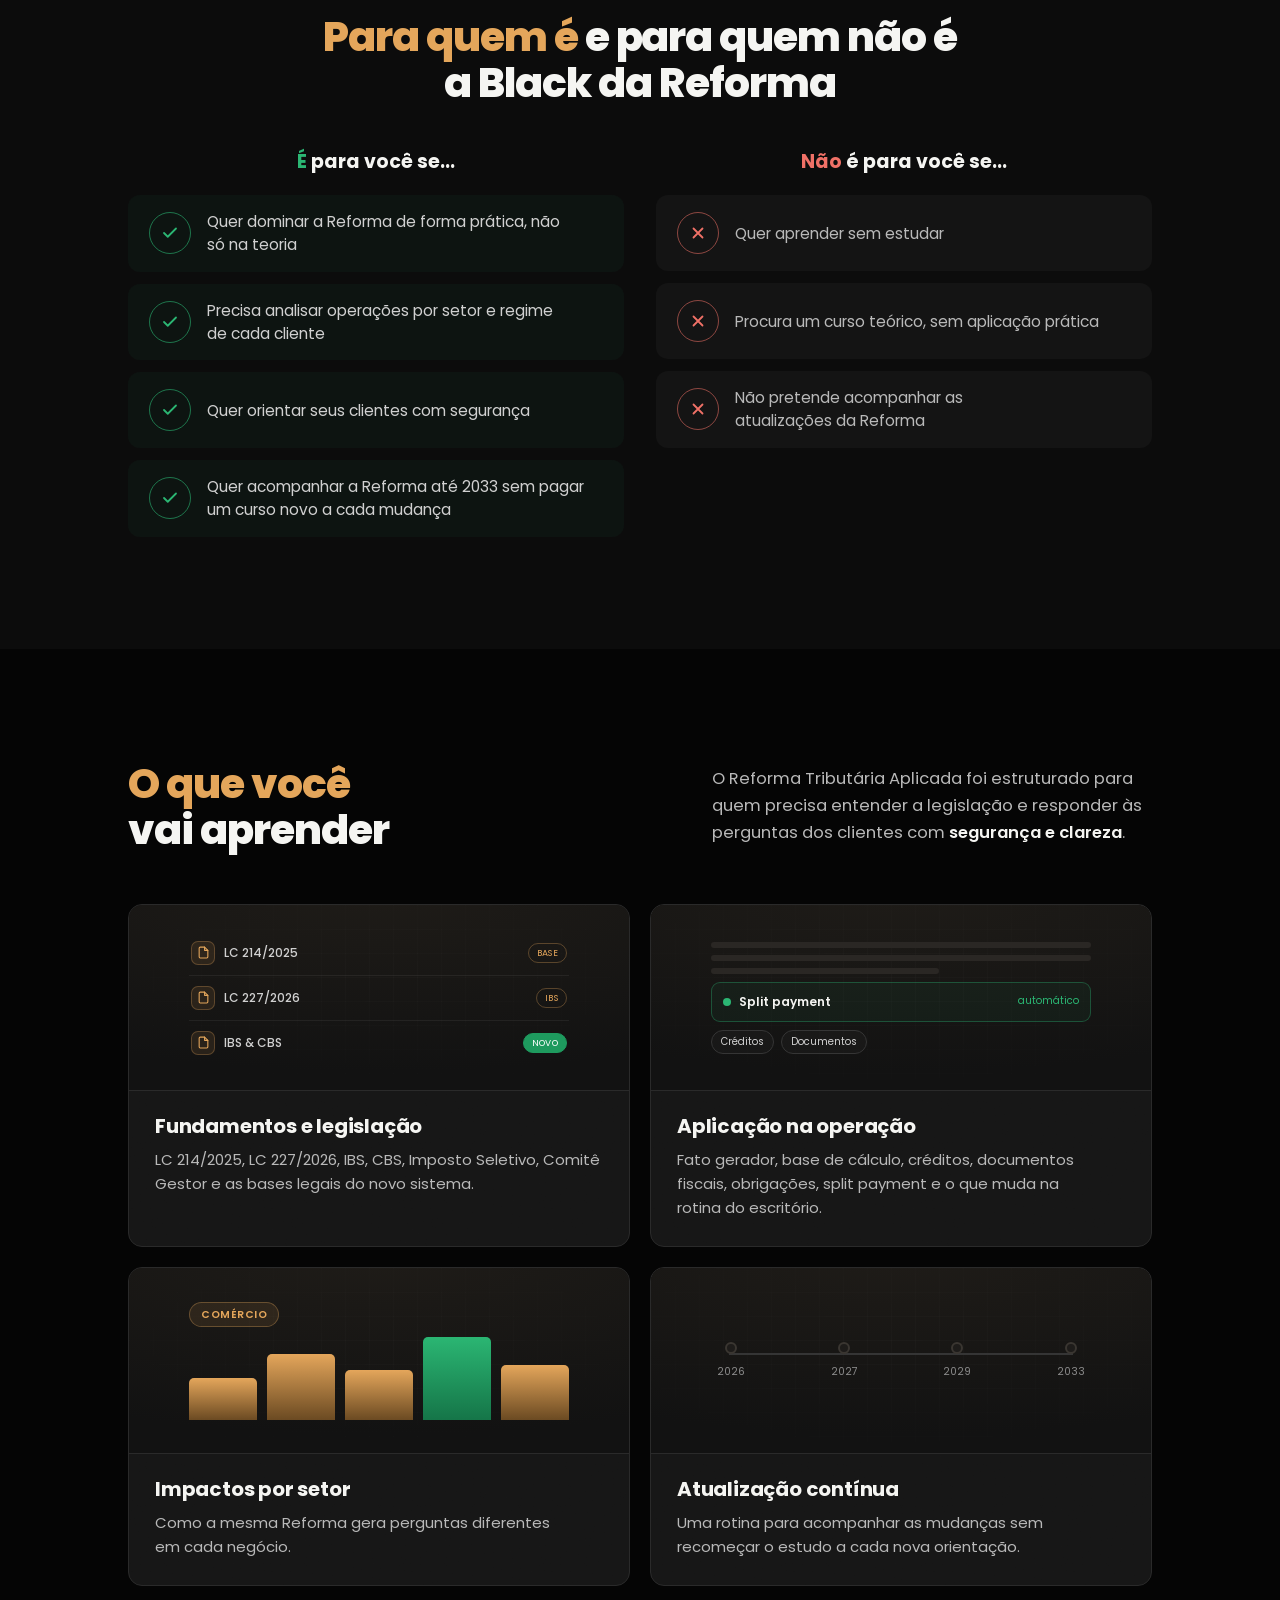
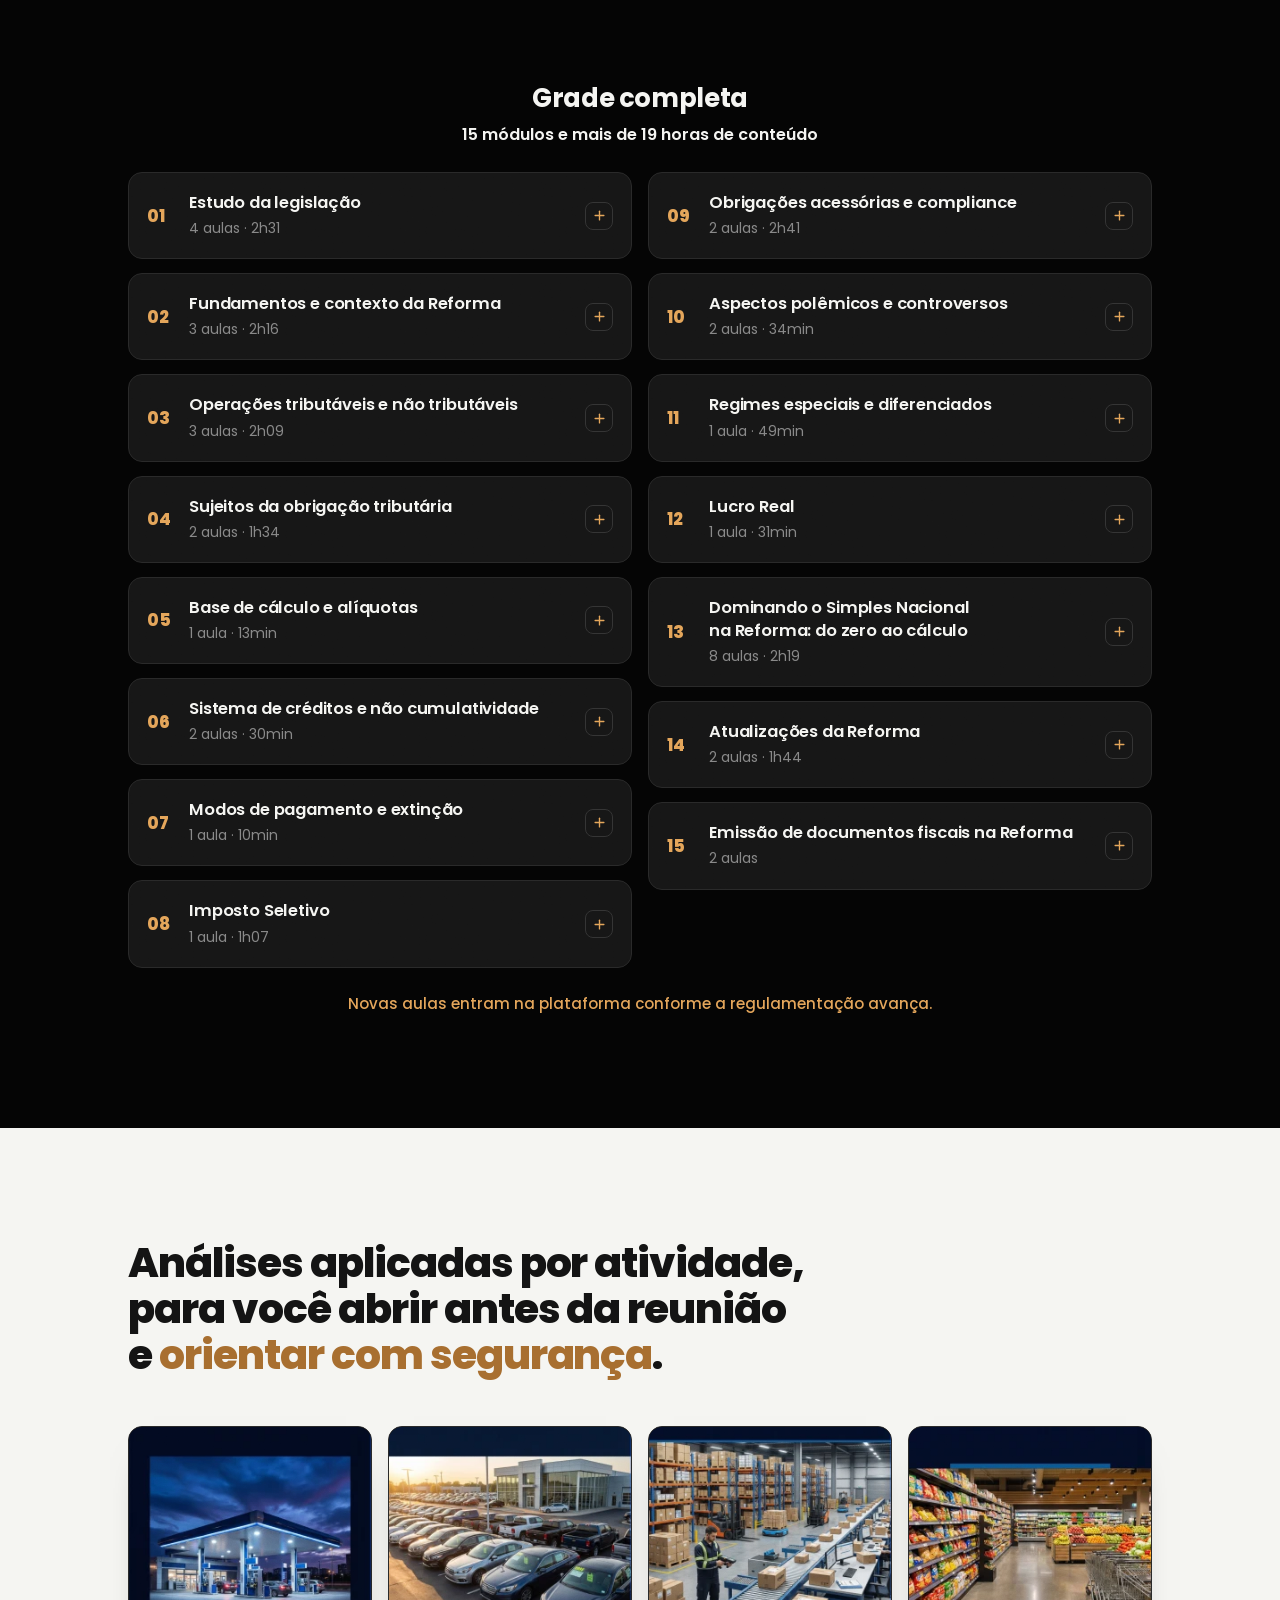
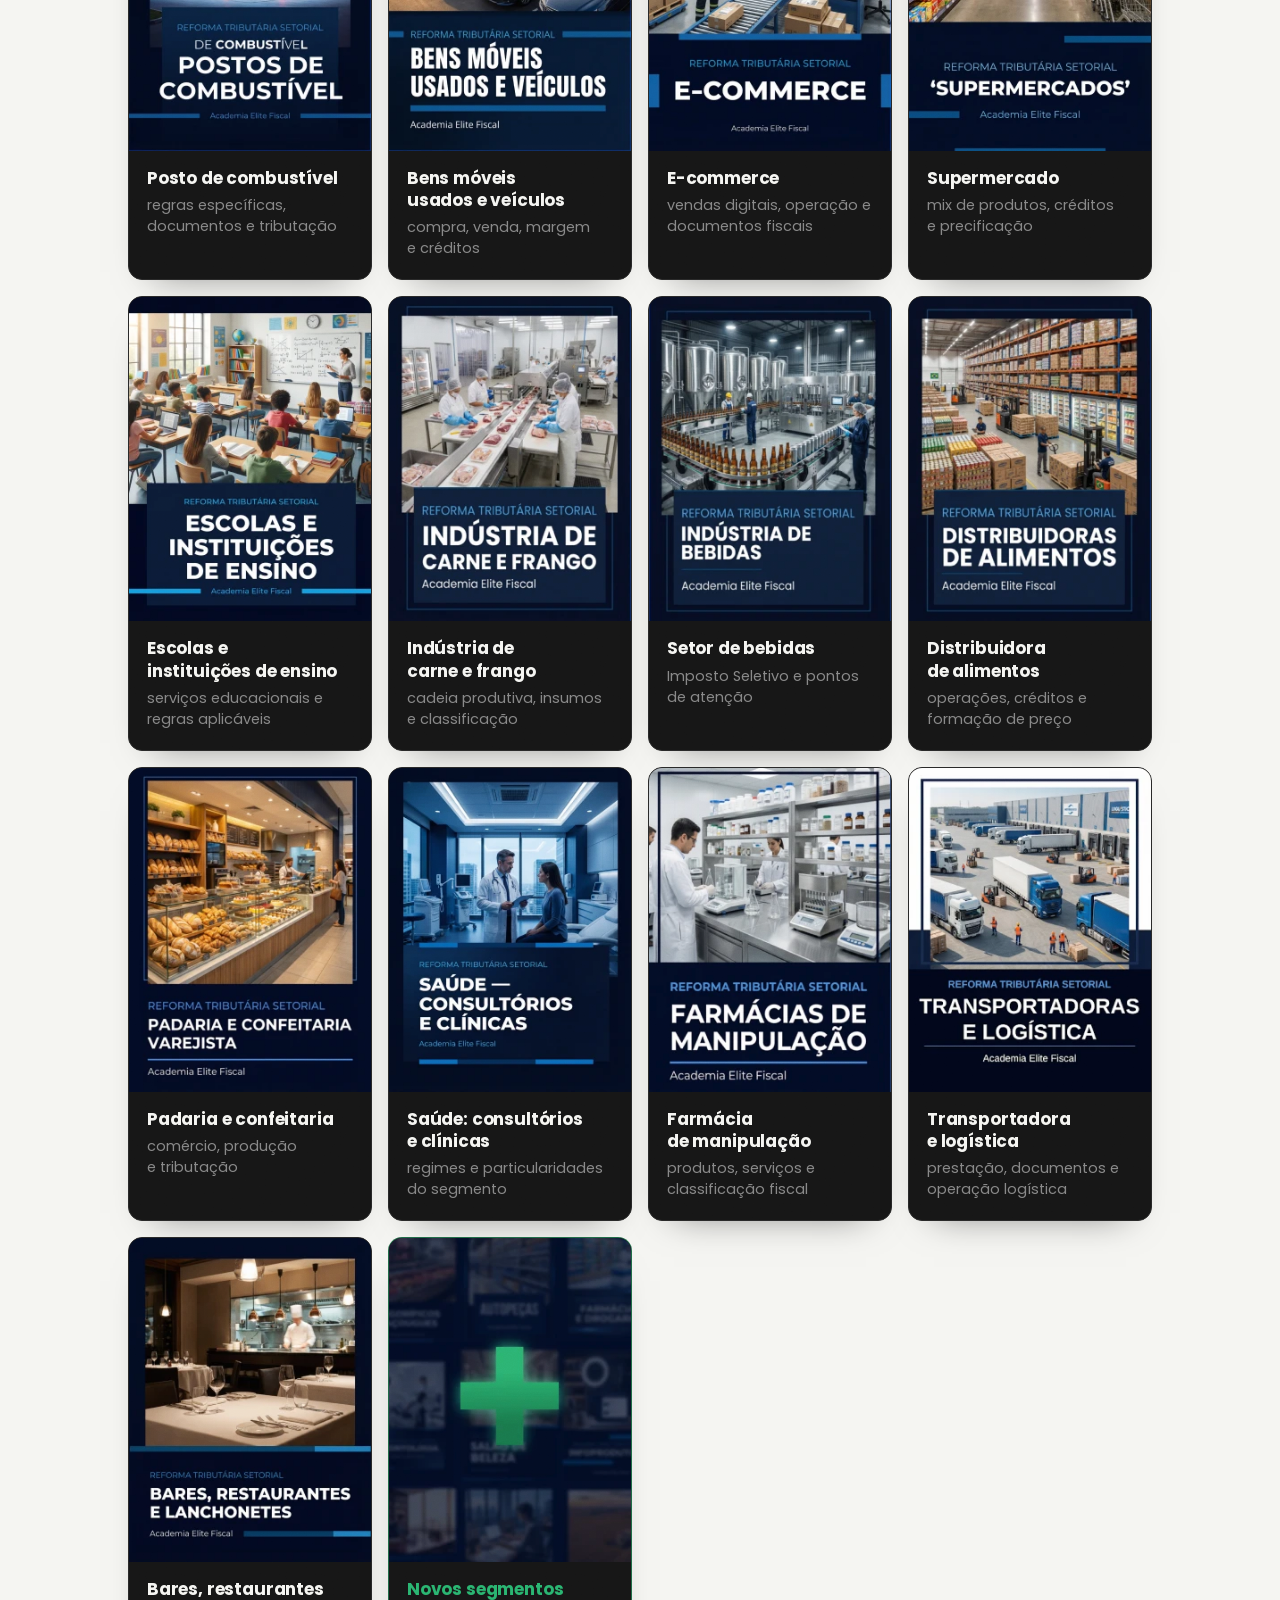
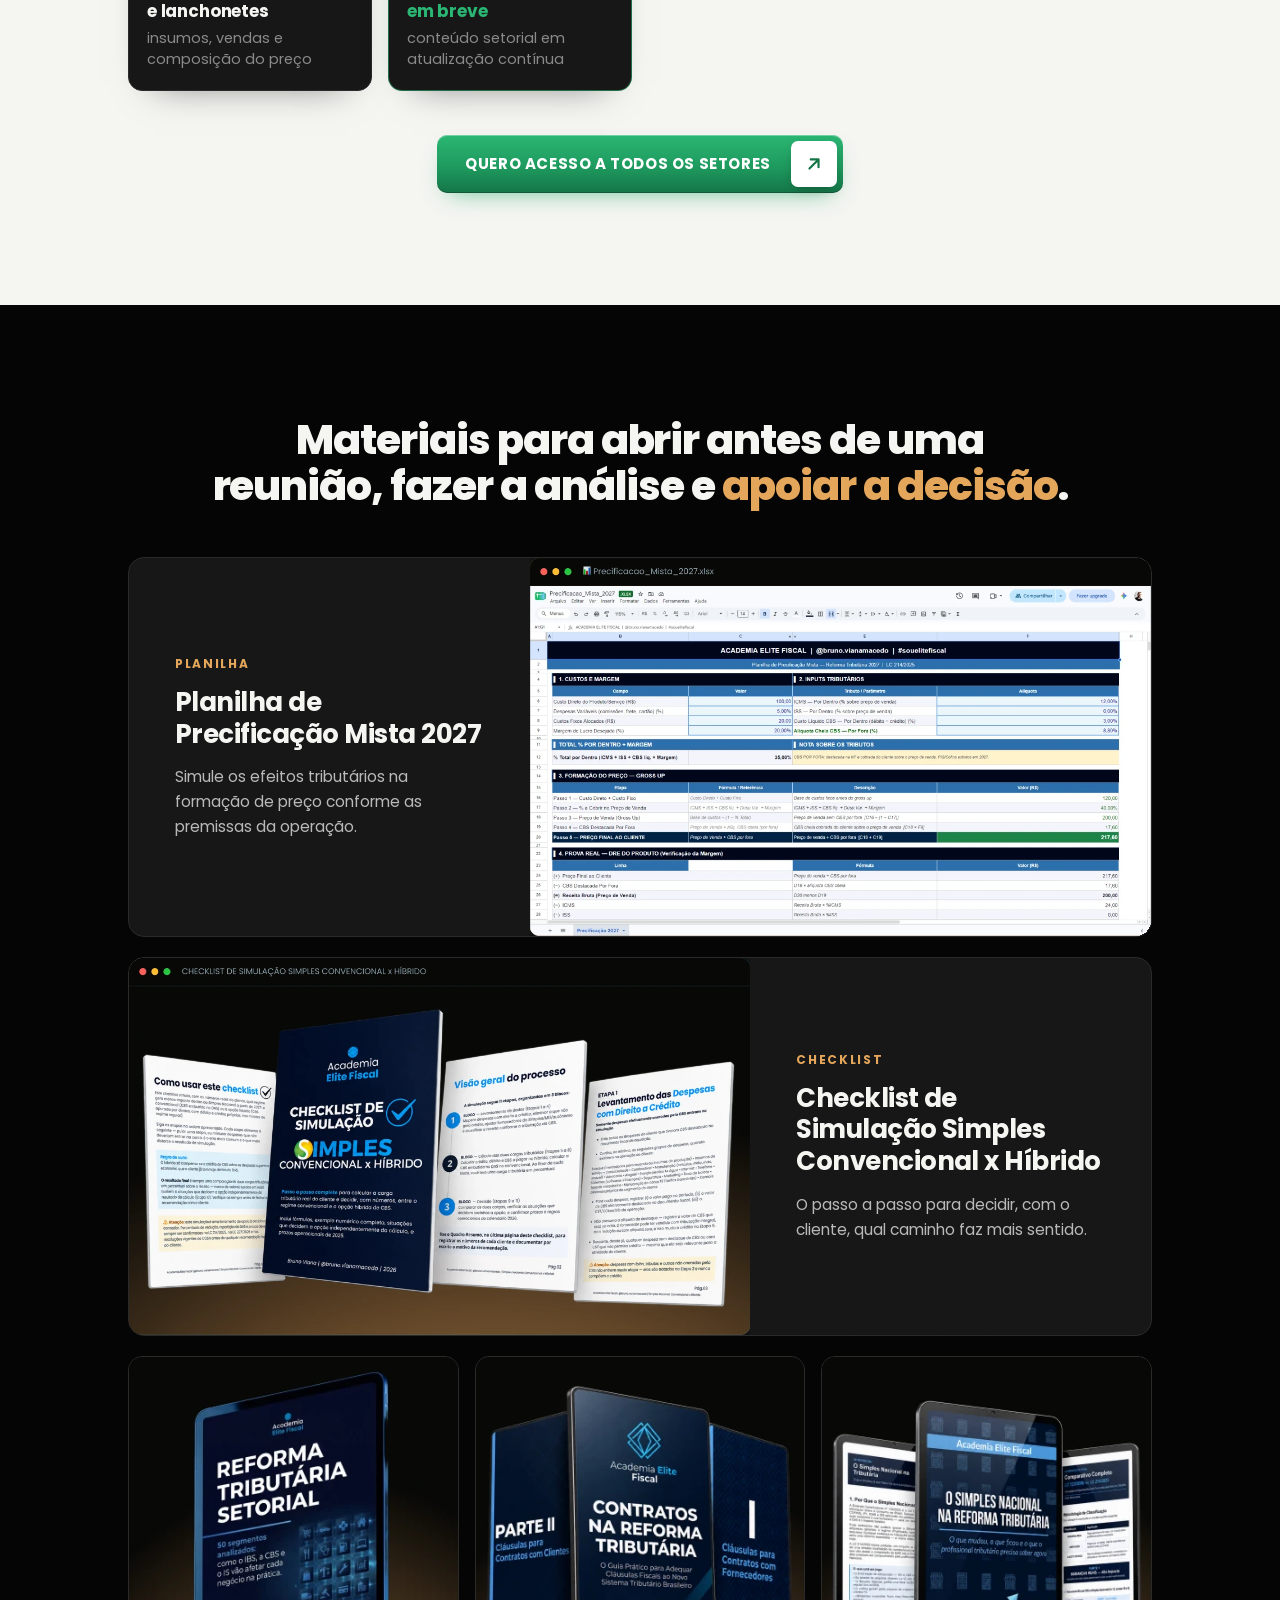
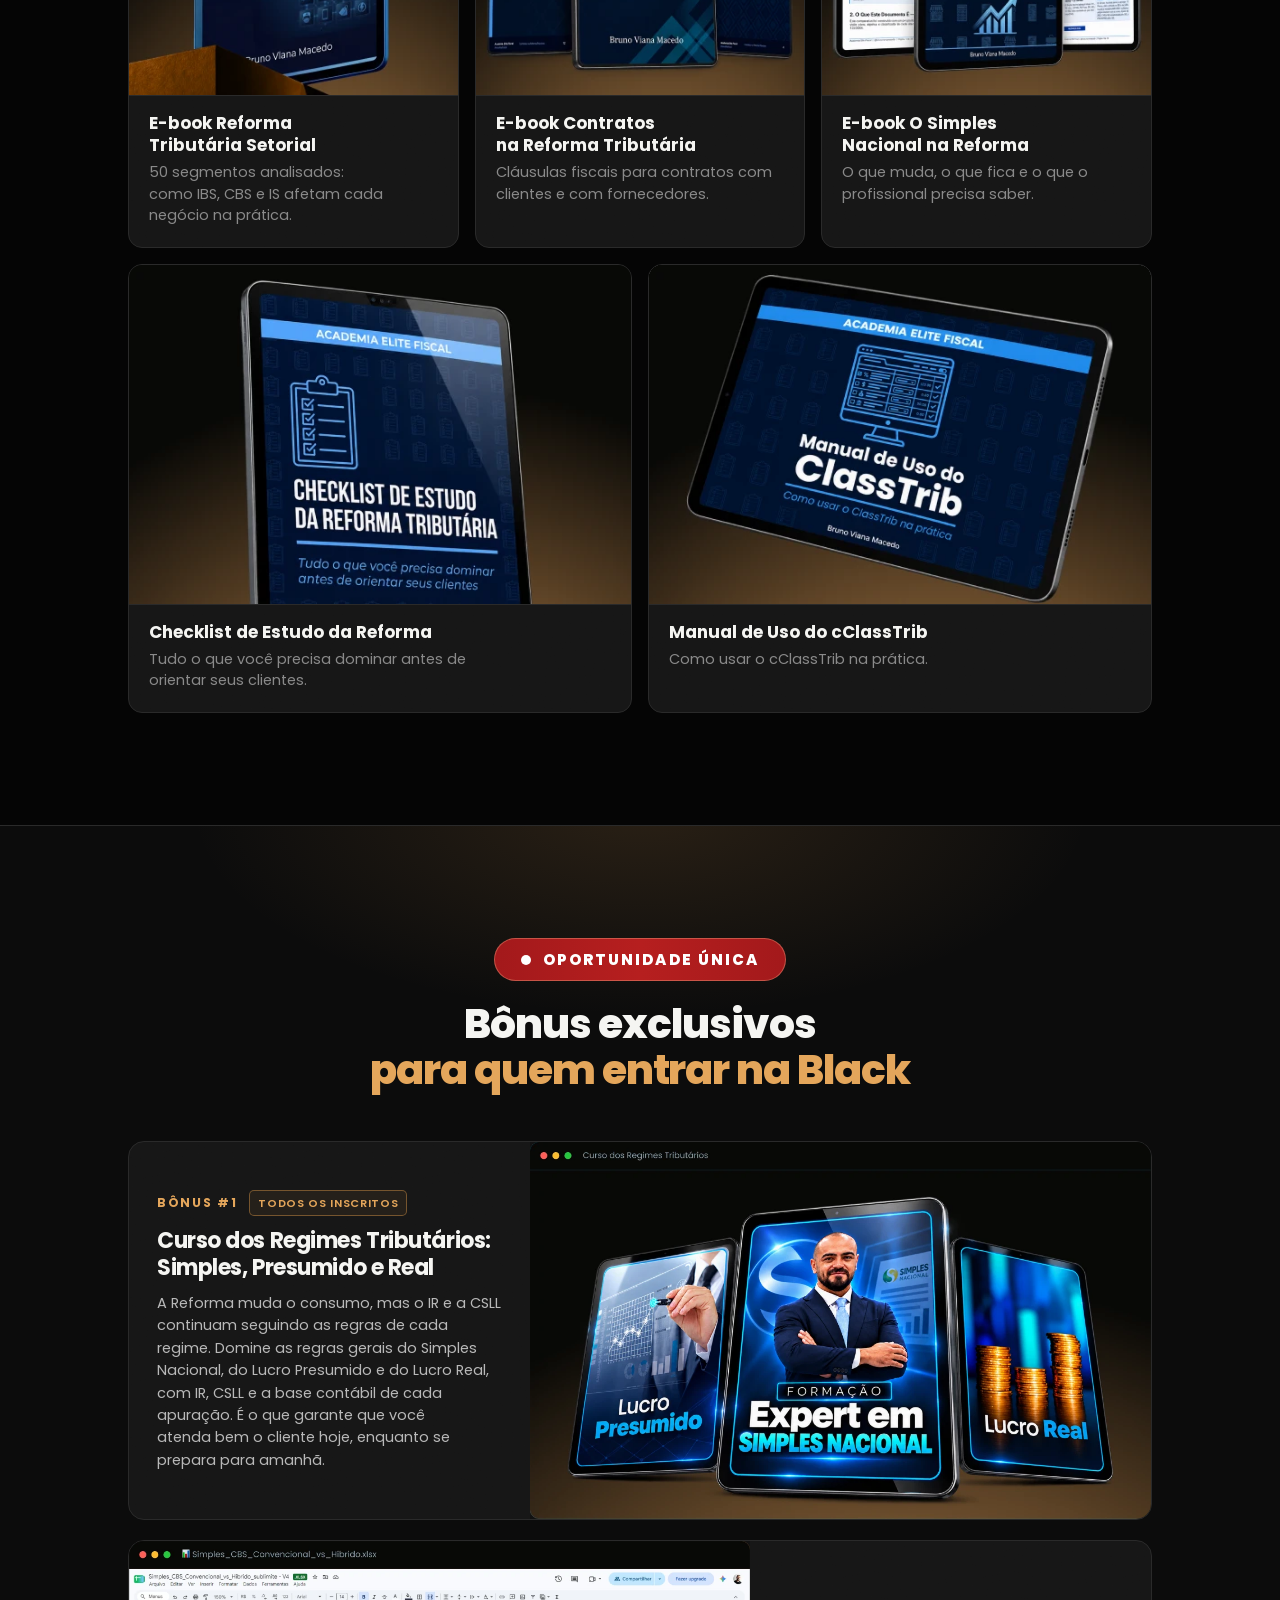
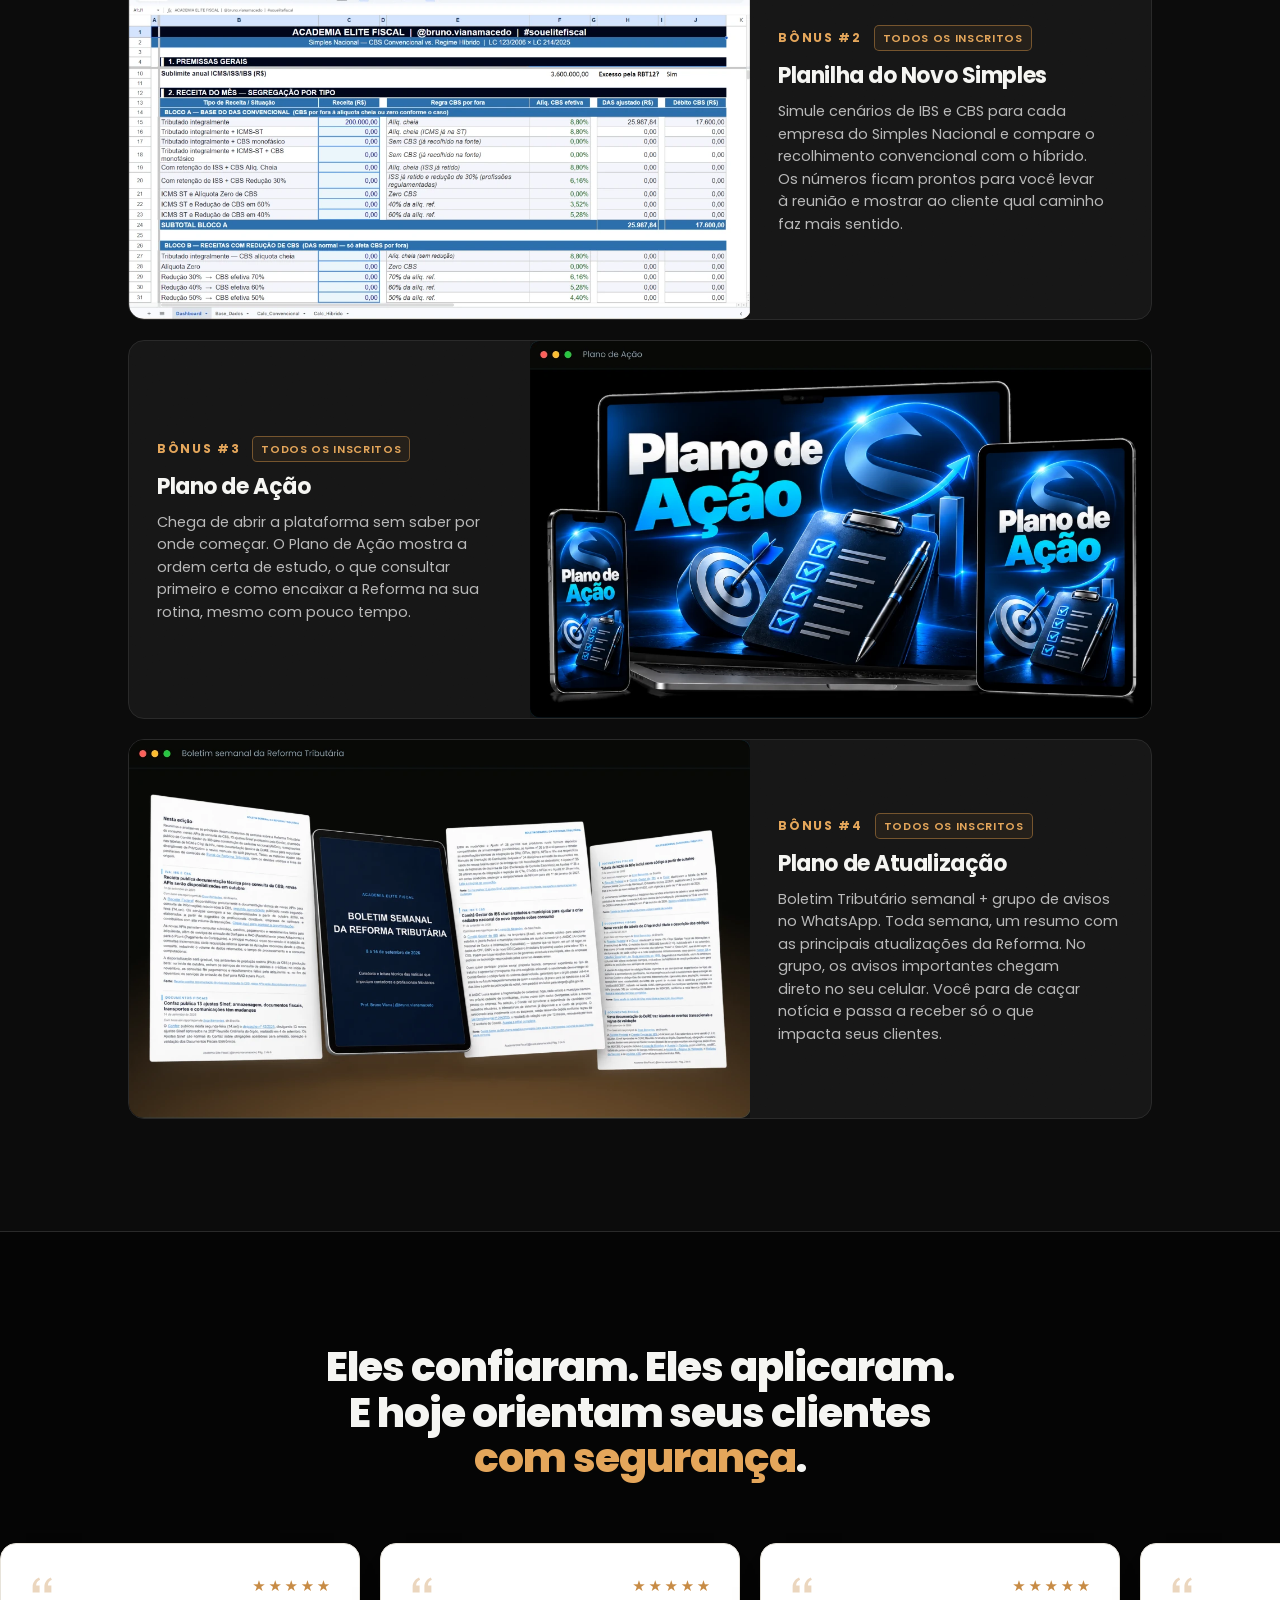
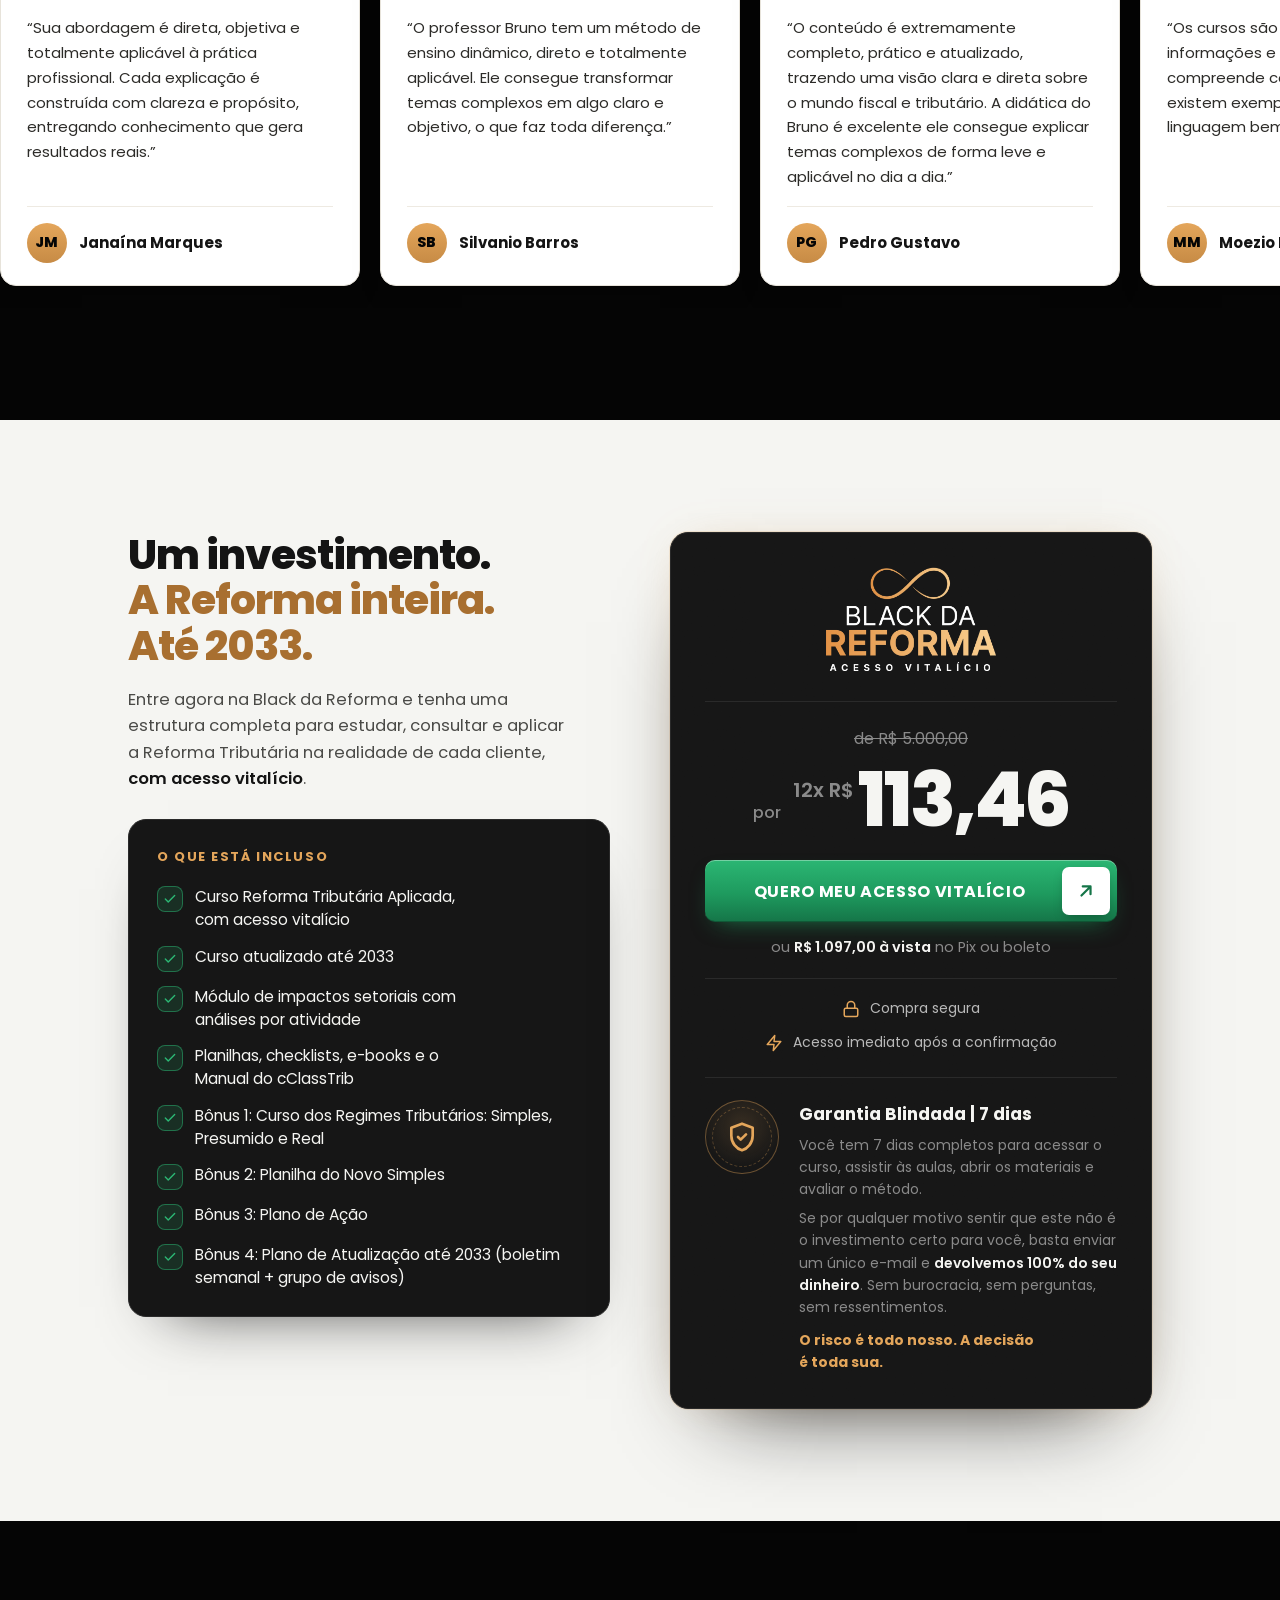
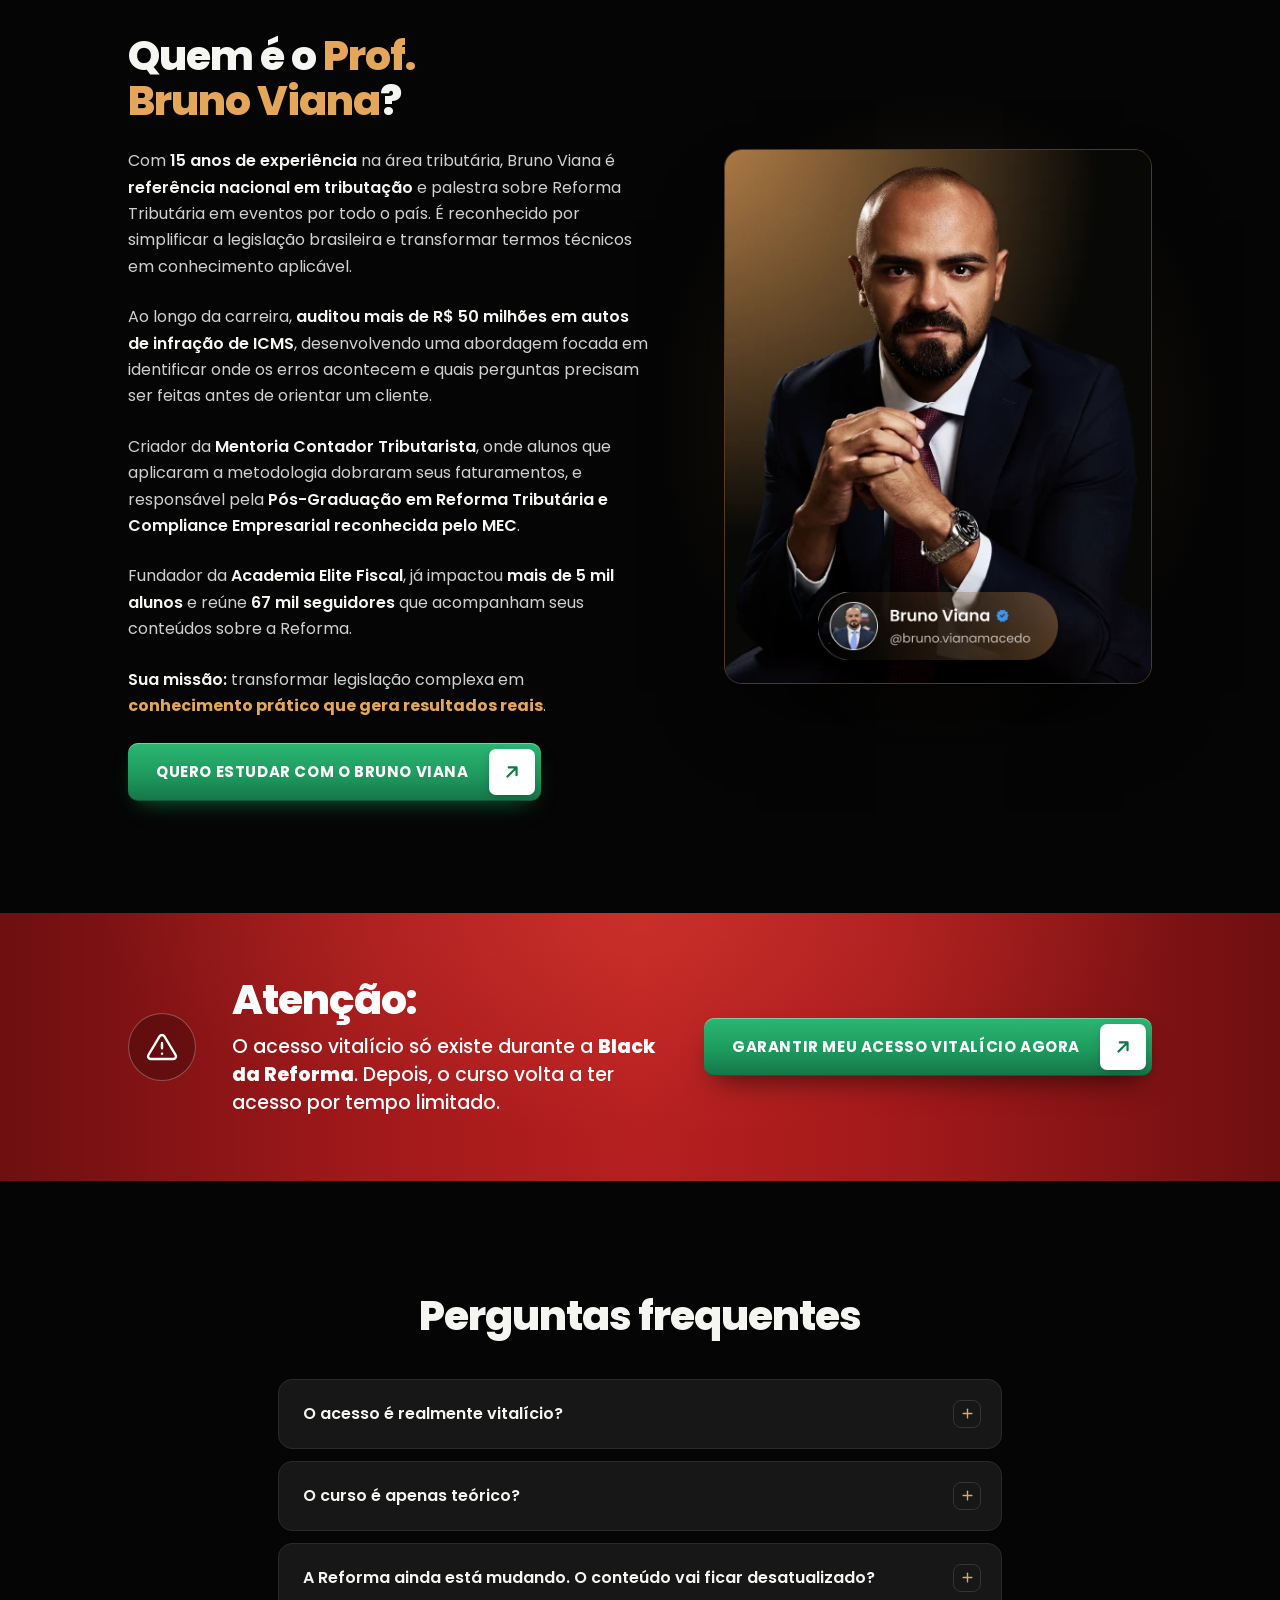
==== commit 1ee0b54a: "Move selo do Bônus para cima do título e aumenta a parcela Co-Authored-By: Claude Opus 5.5 <noreply@" ====
--- a/alunos.html
+++ b/alunos.html
@@ -23,7 +23,7 @@
   <link href="https://fonts.googleapis.com/css2?family=Poppins:wght@400;500;600;700;800;900&display=swap" rel="stylesheet">
   <link rel="preload" as="image" href="assets/fundo_background.webp?v=2" media="(min-width: 1001px)" fetchpriority="high">
   <link rel="preload" as="image" href="assets/fundo_background-1600.webp?v=2" media="(max-width: 1000px)" fetchpriority="high">
-  <link rel="stylesheet" href="styles.css?v=57">
+  <link rel="stylesheet" href="styles.css?v=61">
   <script>document.documentElement.classList.add('js')</script>
 </head>
 <body>
@@ -519,8 +519,8 @@
 <!-- ============ BÔNUS ============ -->
 <section class="section section--alt section--line section--glow" id="bonus">
   <div class="container">
+    <div class="bonus-alert reveal-on"><span class="bonus-alert__tag"><i aria-hidden="true"></i>Oportunidade única</span></div>
     <h2 class="h2 h2--br h2--center reveal-on">Bônus exclusivos<br><span class="hl">para quem entrar na Black</span></h2>
-    <div class="bonus-alert reveal-on"><span class="bonus-alert__tag"><i aria-hidden="true"></i>Oportunidade única</span></div>
     <div class="feat-rows">
       <article class="feat-row seg-card reveal-on"><span class="seg-glow" aria-hidden="true"></span><span class="seg-noise" aria-hidden="true"></span><span class="spot" aria-hidden="true"></span>
         <div class="feat-txt">
--- a/styles.css
+++ b/styles.css
@@ -1165,7 +1165,7 @@
 .mat-b:hover .mat-foot h3, .mat-b.is-active .mat-foot h3 { color: var(--amber-hi); }
 
 /* Bônus (mesma diagramação dos cards largos de Materiais) */
-.bonus-alert { display: flex; justify-content: center; margin-top: 20px; }
+.bonus-alert { display: flex; justify-content: center; margin-bottom: 20px; }
 .bonus-alert__tag {
   display: inline-flex;
   align-items: center;
@@ -1331,7 +1331,7 @@
 .price-row .old { font-size: 16px; color: var(--muted); text-decoration: line-through; }
 .price-row .cur { display: flex; align-items: flex-start; gap: 4px; }
 .price-row .cur .c { white-space: nowrap; margin-top: 10px; font-size: 20px; font-weight: 600; color: var(--muted); }
-.price-row .cur .v { color: var(--offwhite); font-size: clamp(44px, 5vw, 62px); font-weight: 800; line-height: .95; letter-spacing: -.04em; }
+.price-row .cur .v { color: var(--offwhite); font-size: clamp(58px, 6.4vw, 76px); font-weight: 800; line-height: .95; letter-spacing: -.04em; }
 .price-main .por-l { align-self: flex-end; margin-bottom: 10px; font-size: 16px; font-weight: 500; color: var(--muted); }
 .price-card .btn { margin-top: 24px; }
 .price-card .pay { margin-top: 14px; font-size: 14.5px; color: var(--muted); }
@@ -1763,7 +1763,9 @@
 
   .price-card { padding: 22px; }
   .incl-box { padding: 22px 20px; }
-  .price-row .cur .v { font-size: 40px; }
+  /* "por" em linha própria; a parcela cresce com a tela e ocupa o que sobra ao lado de "12x R$" */
+  .price-main .por-l { flex-basis: 100%; margin-bottom: 0; }
+  .price-row .cur .v { font-size: clamp(42px, calc((100vw - 195px) / 2.9), 58px); }
   .guarantee { grid-template-columns: 1fr; gap: 14px; }
   .faq-toggle { padding: 18px 16px 18px 18px; font-size: 15px; }
   .faq-a p { padding: 0 18px 18px; }
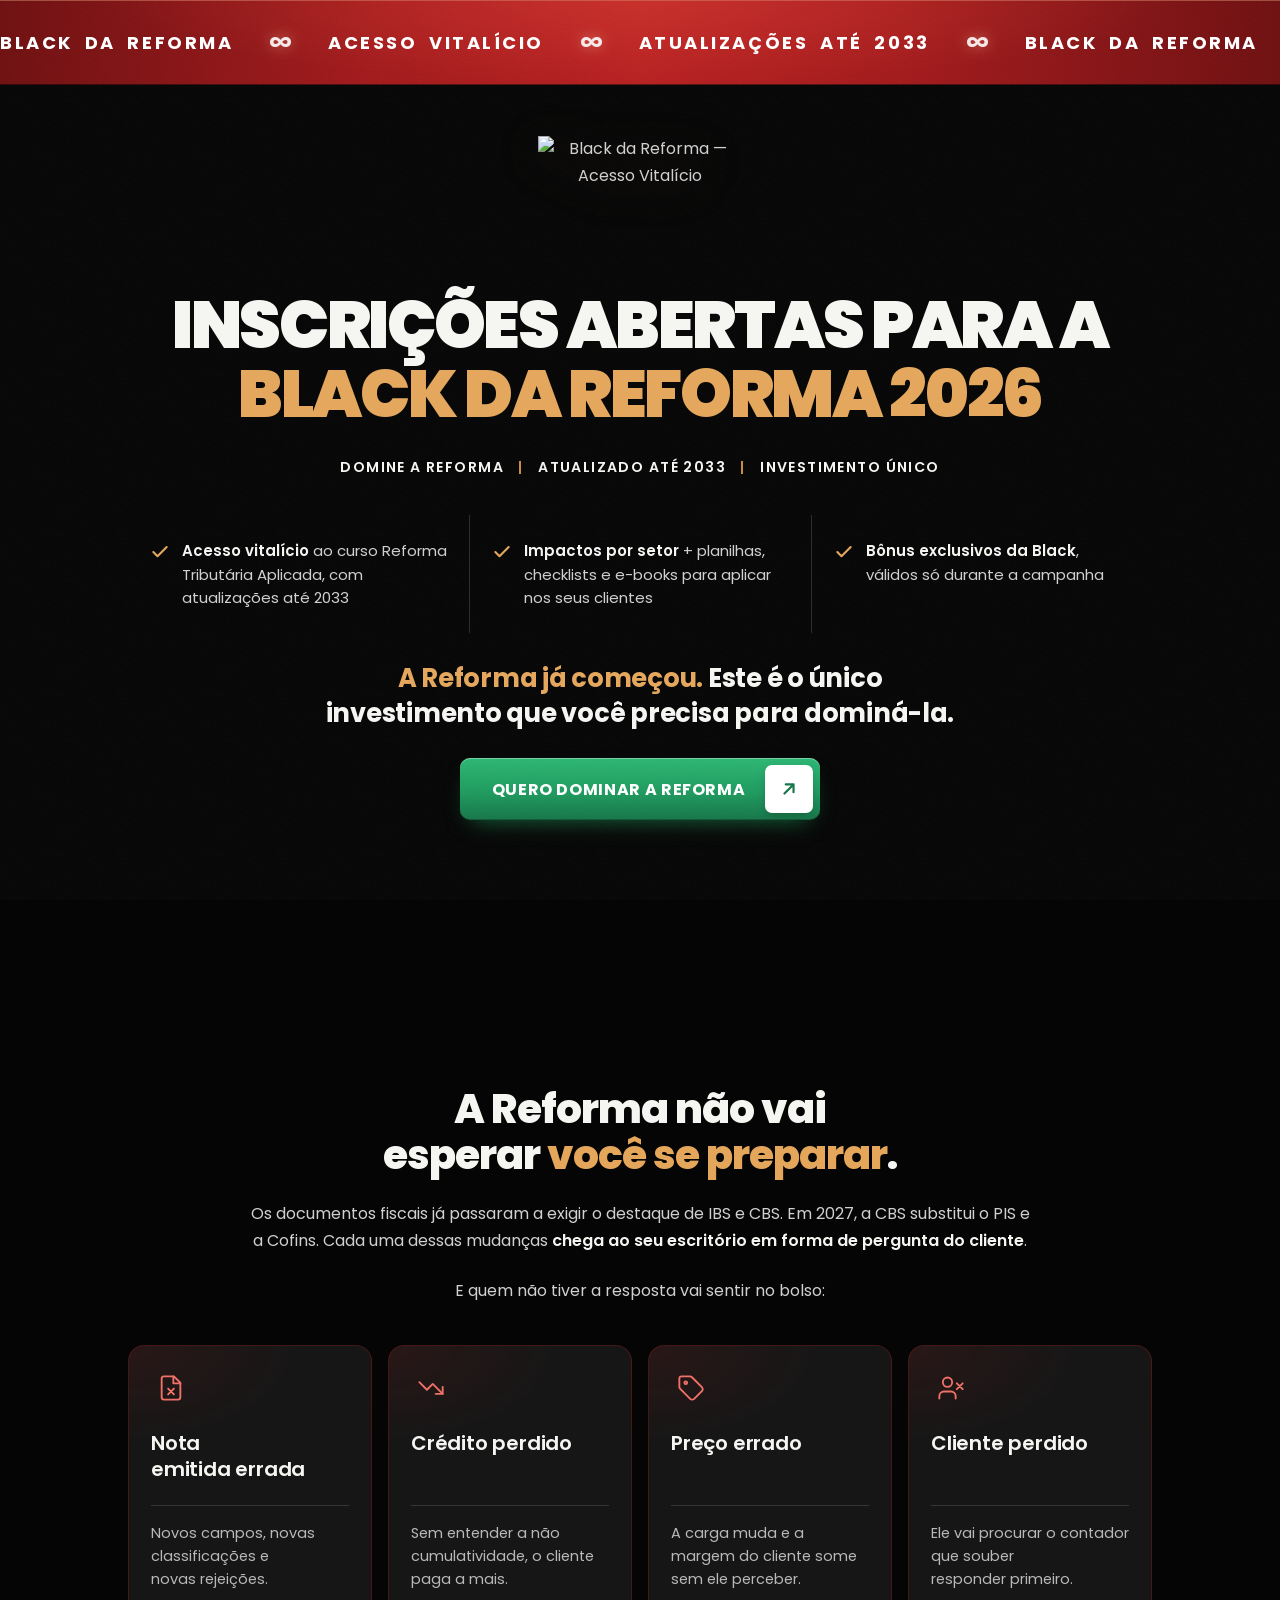
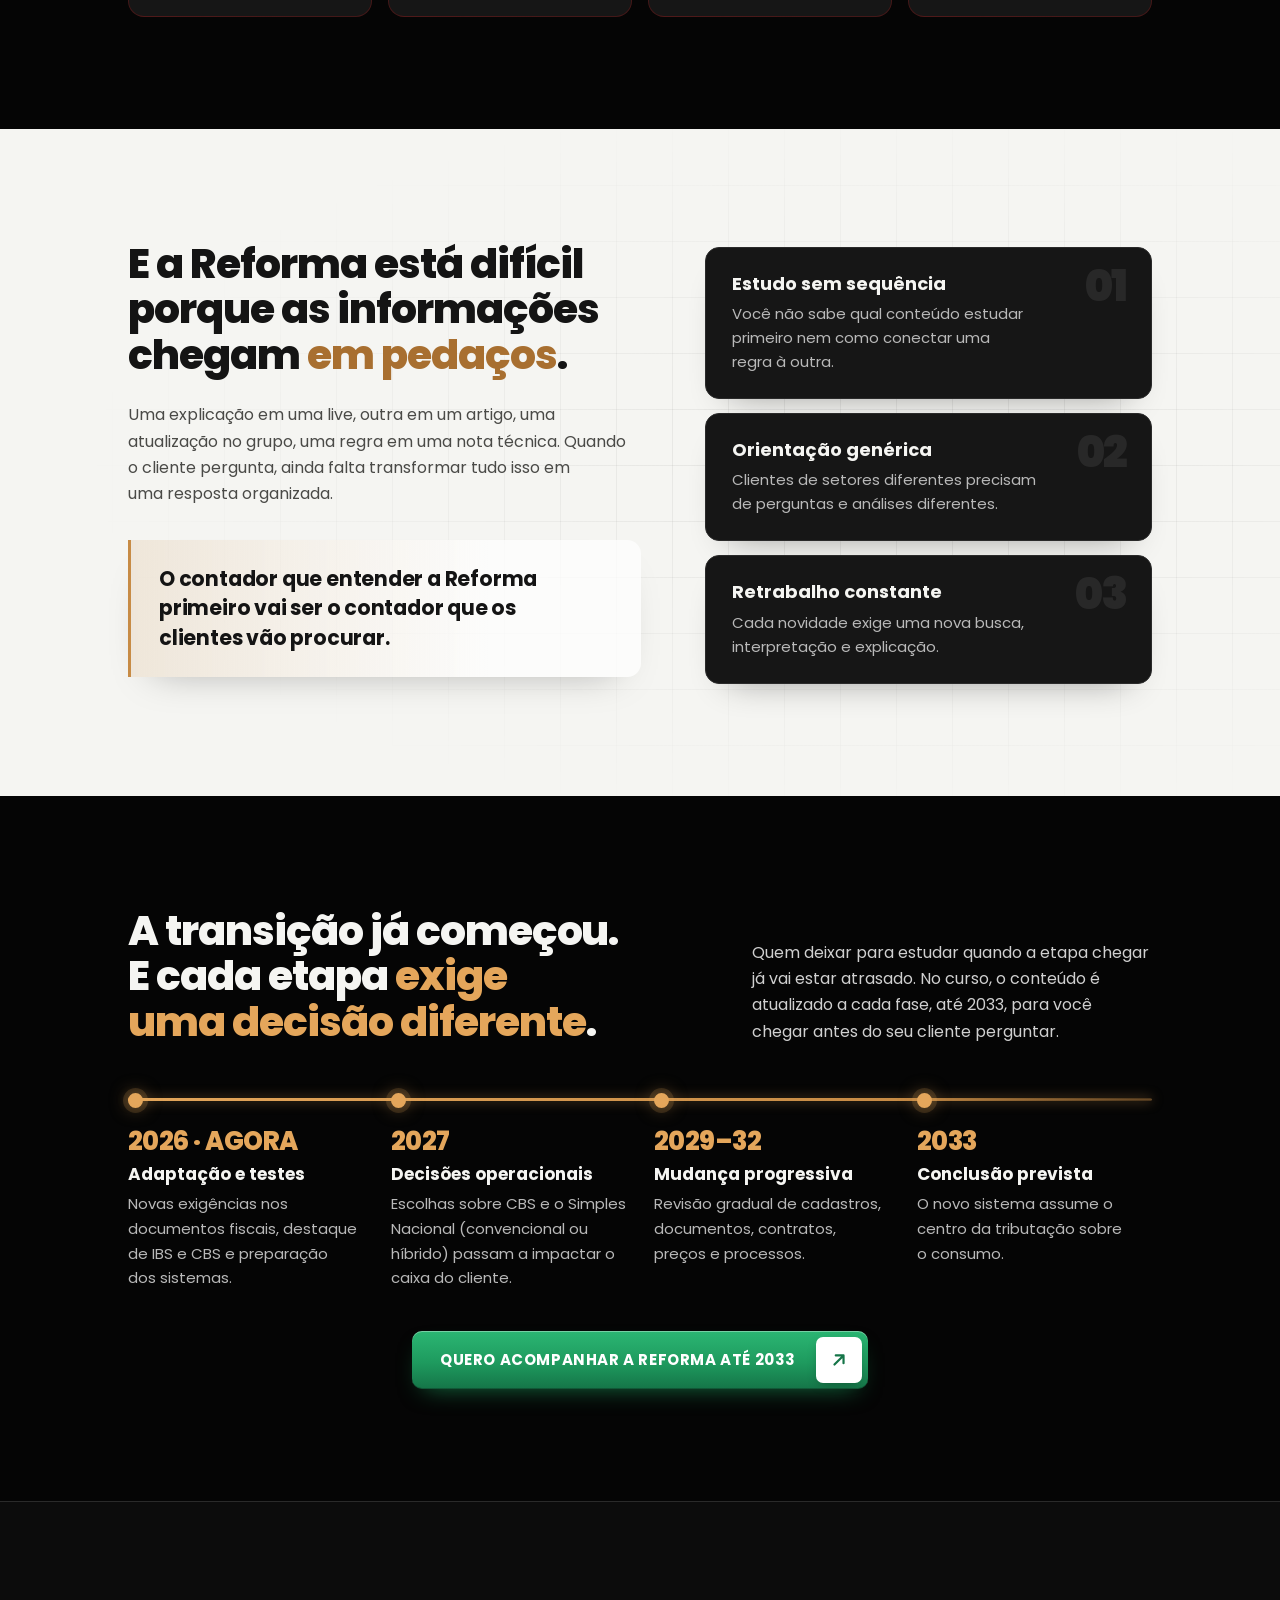
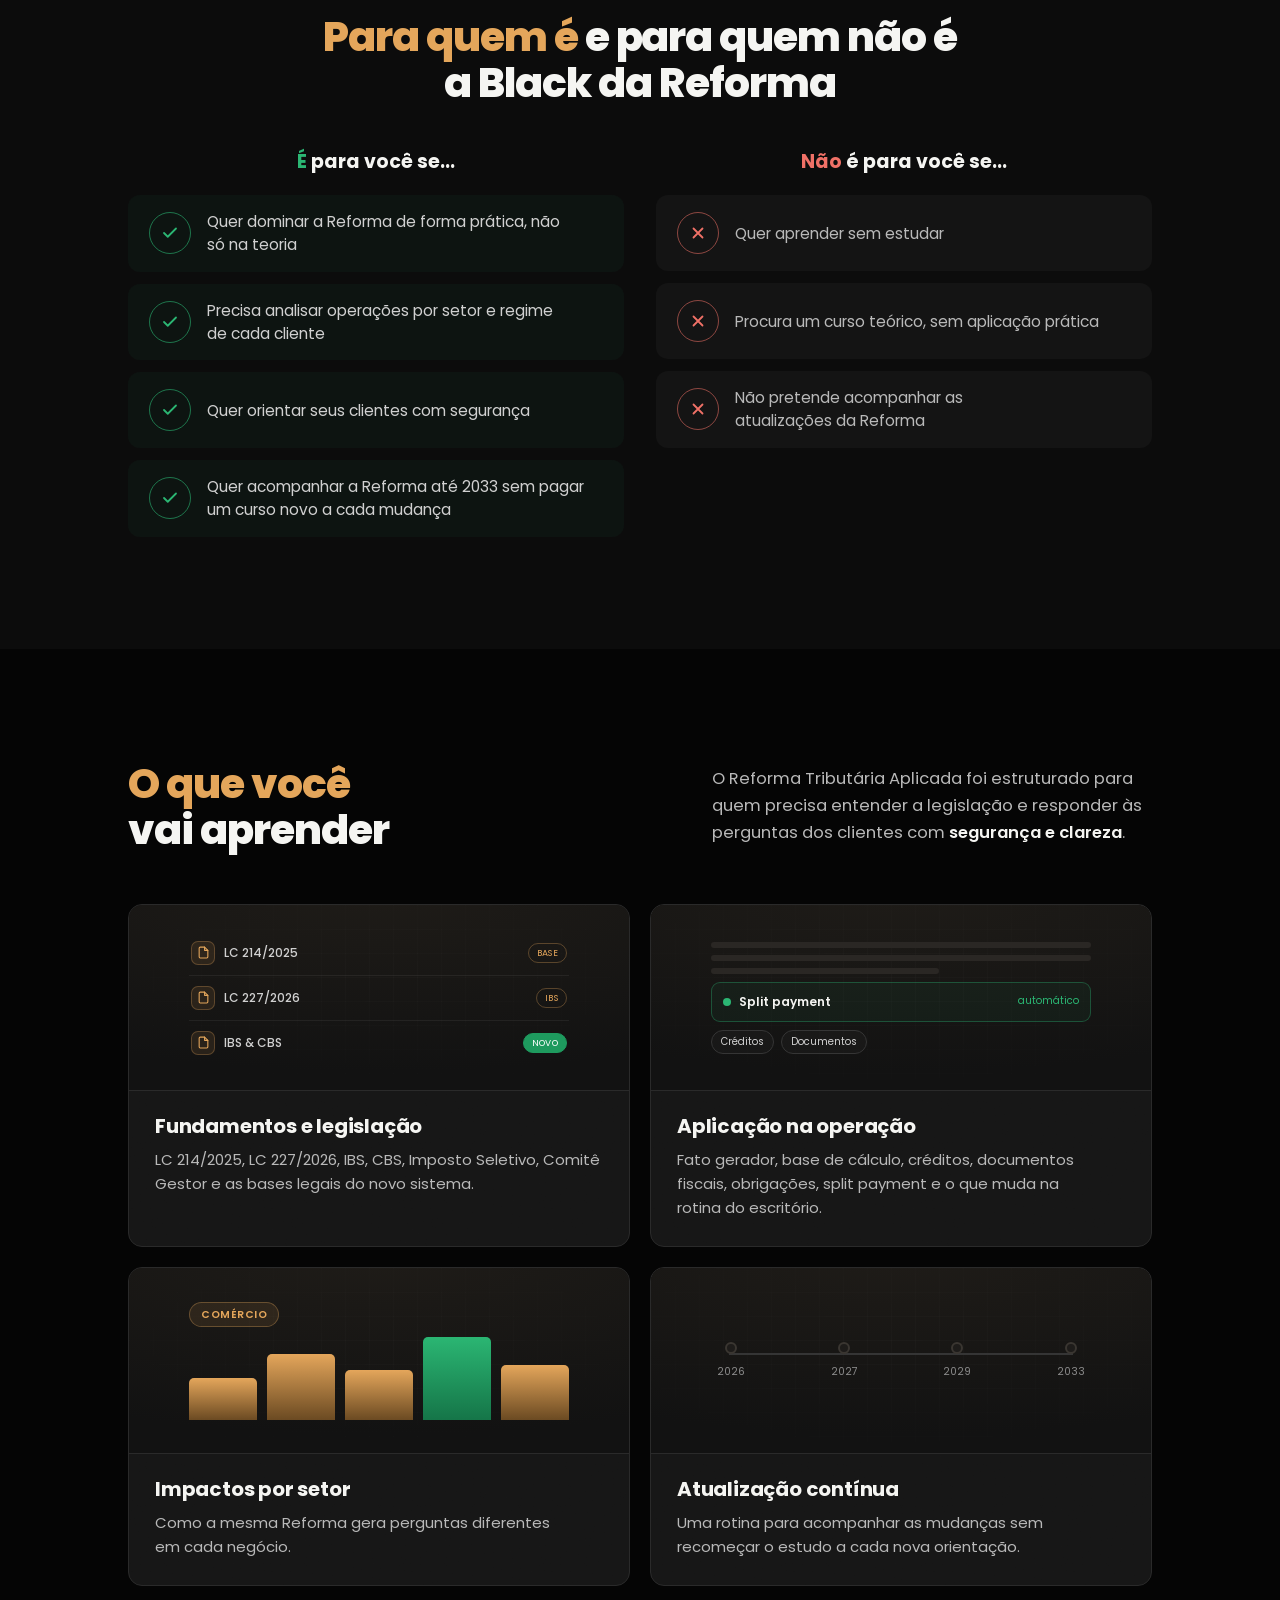
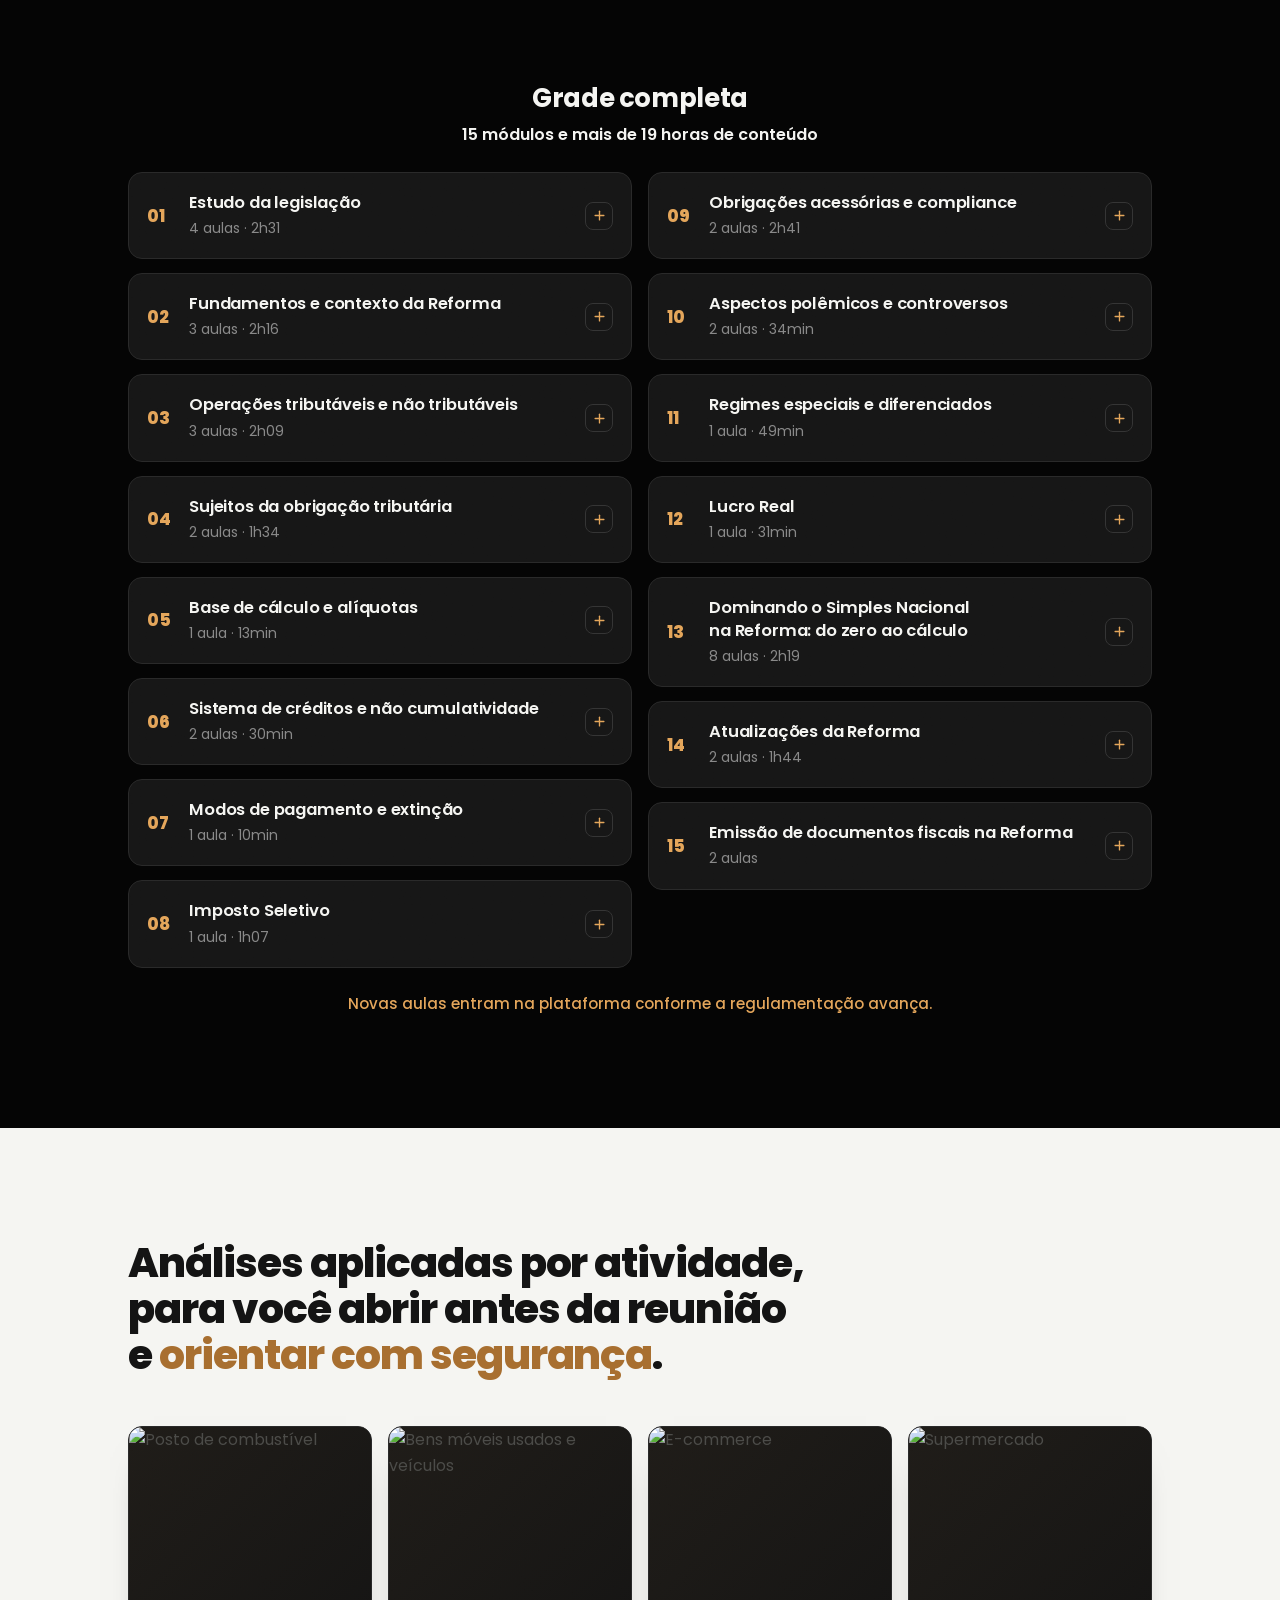
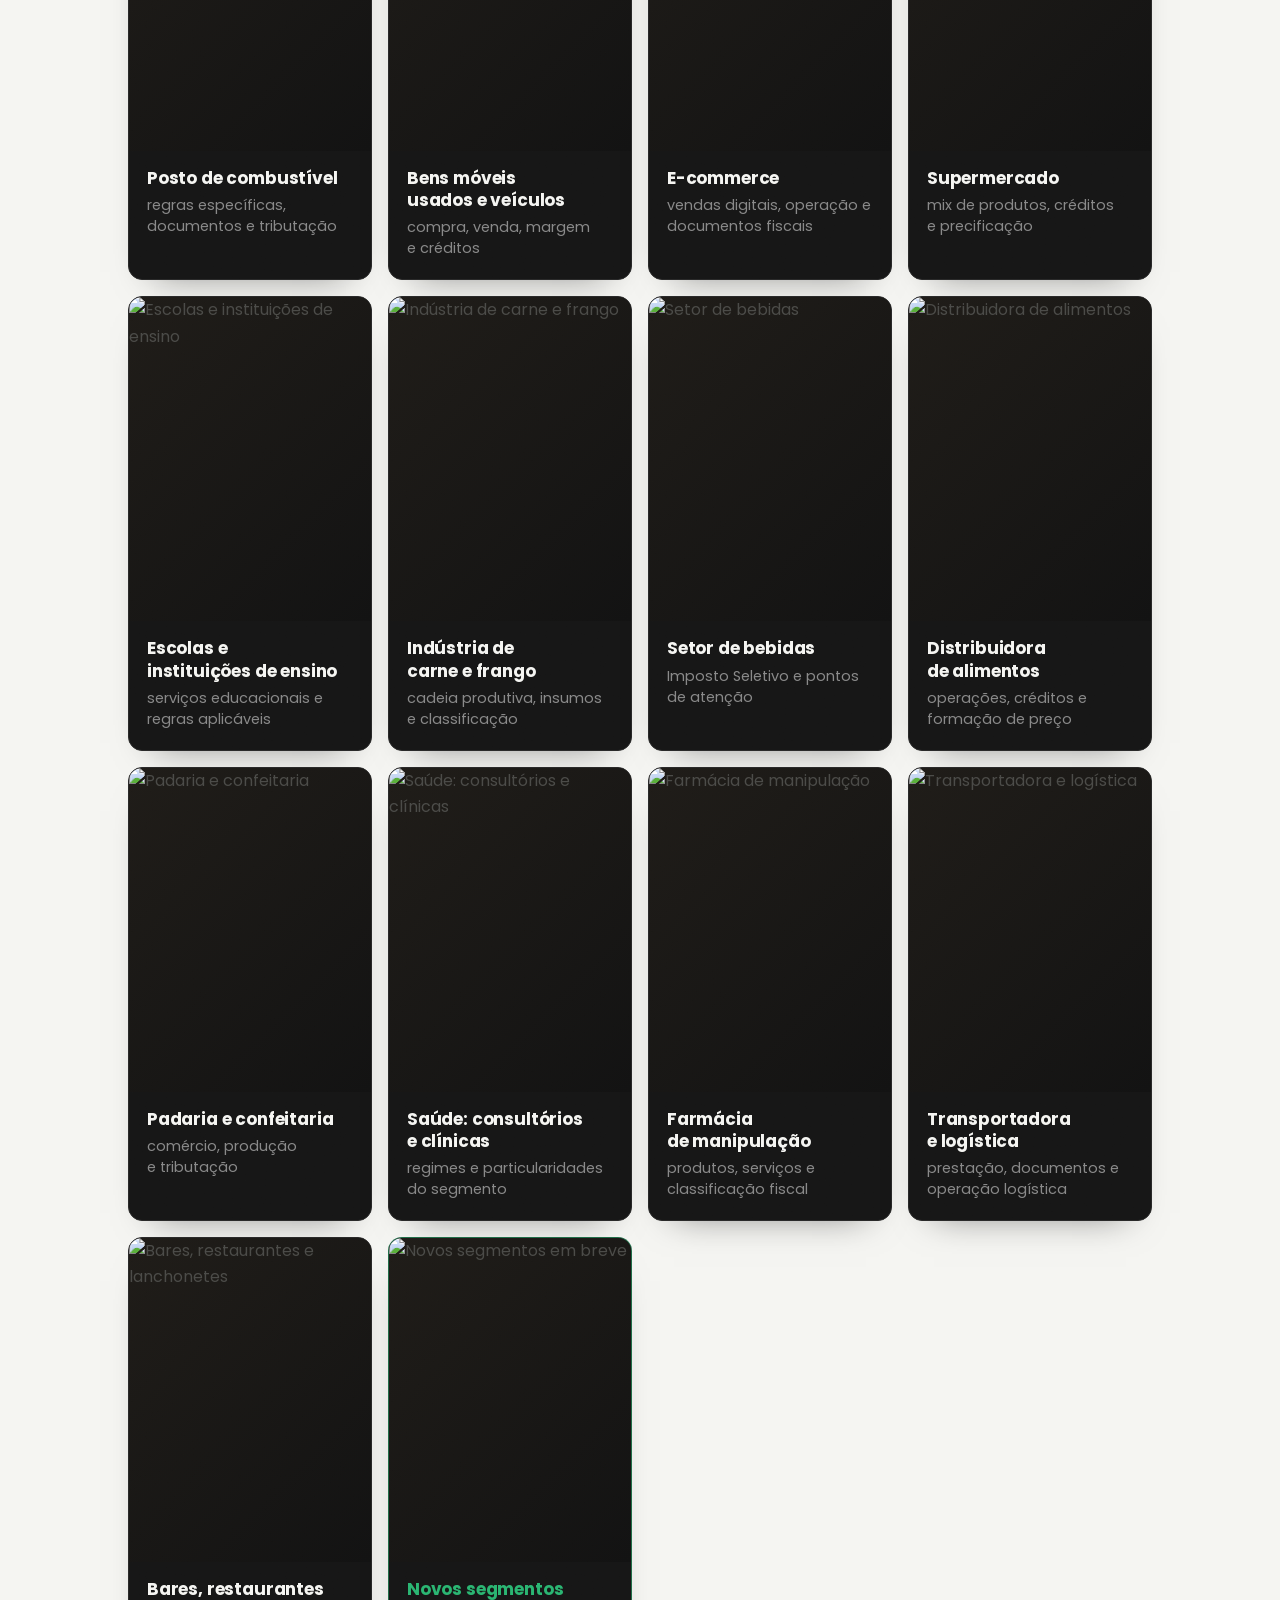
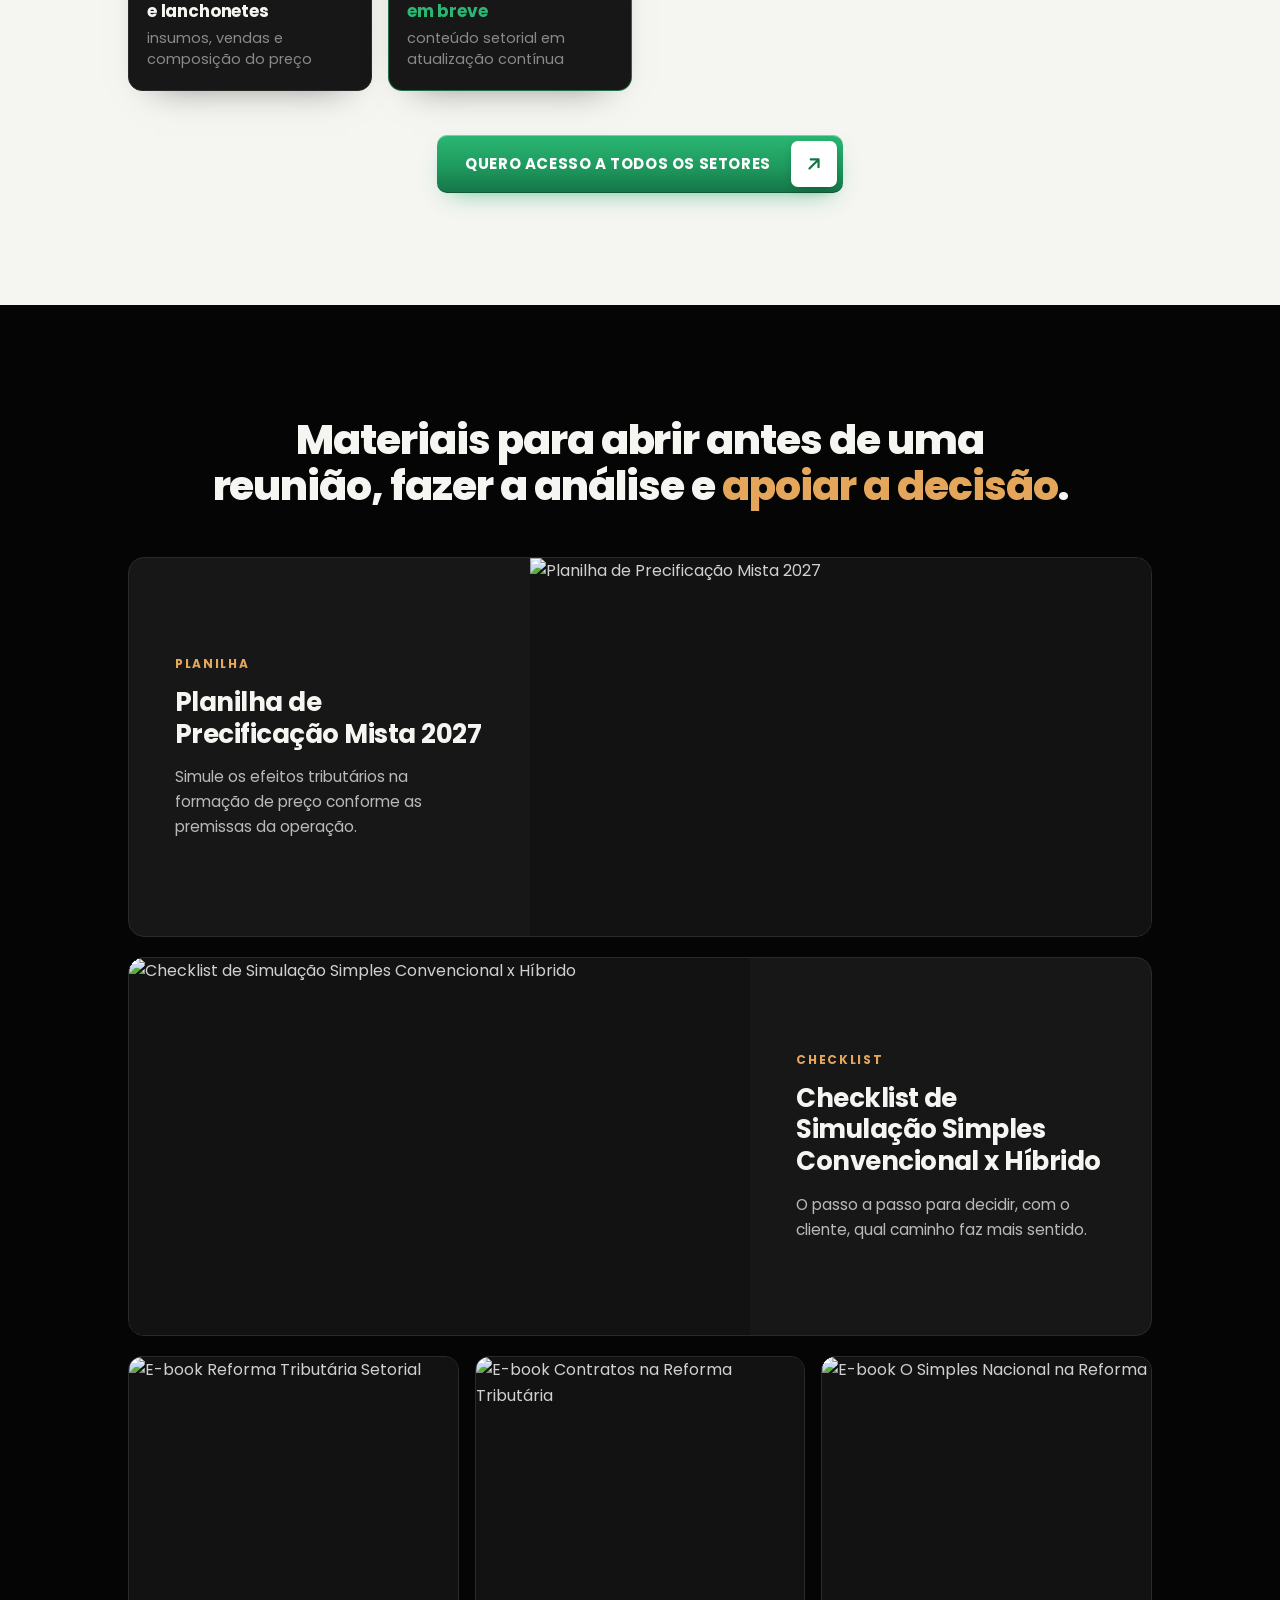
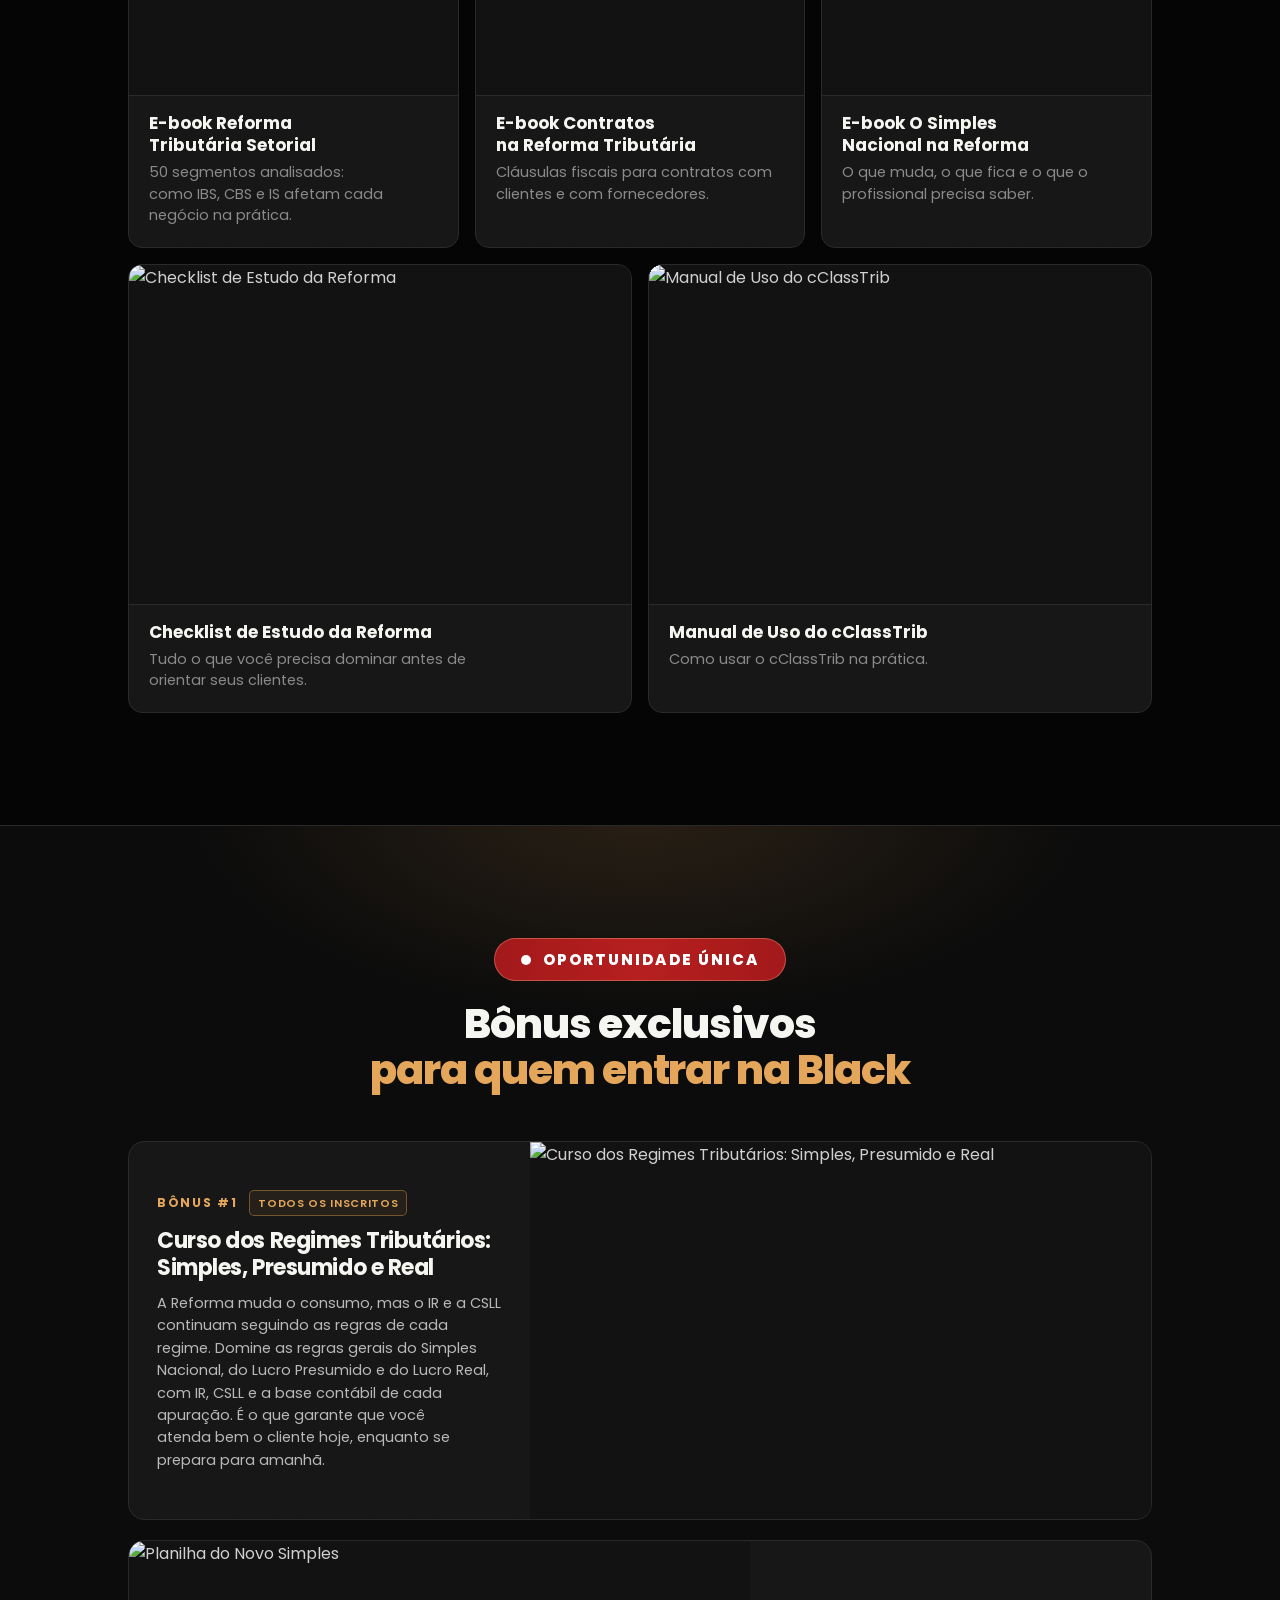
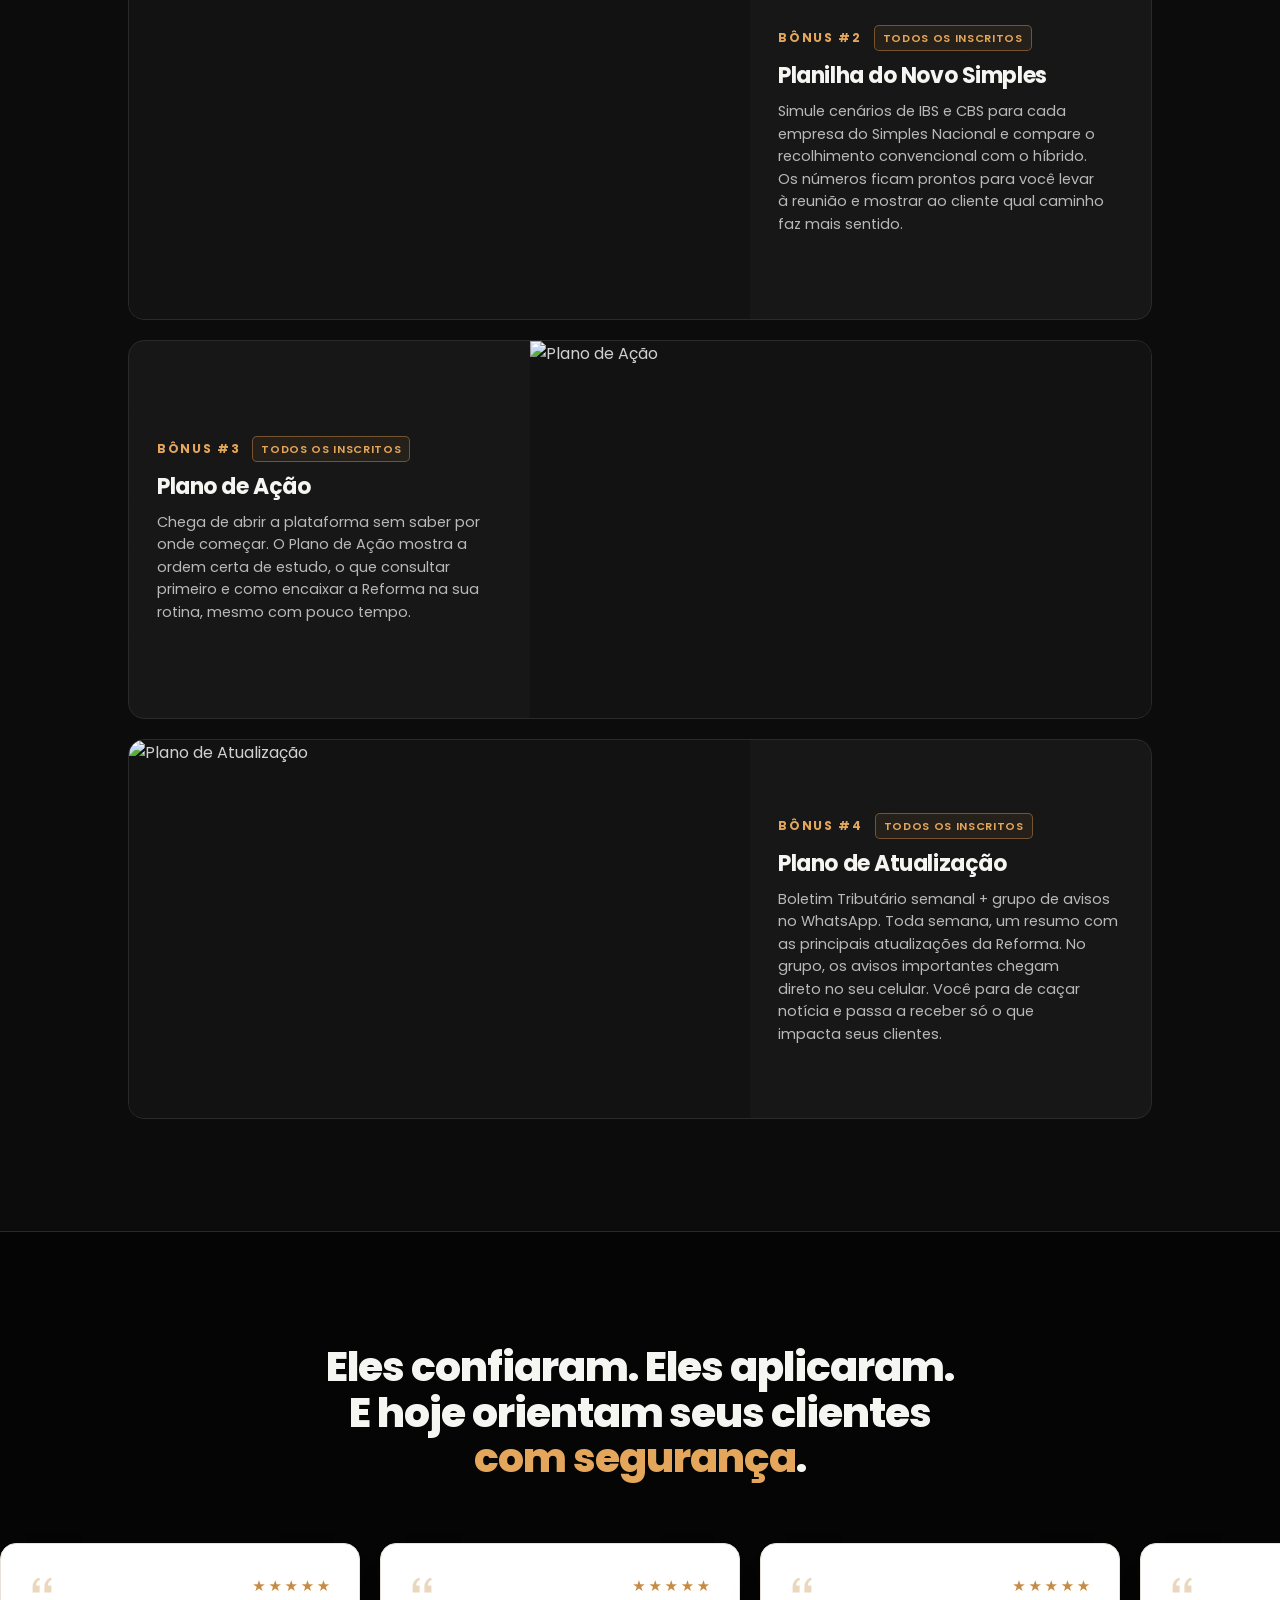
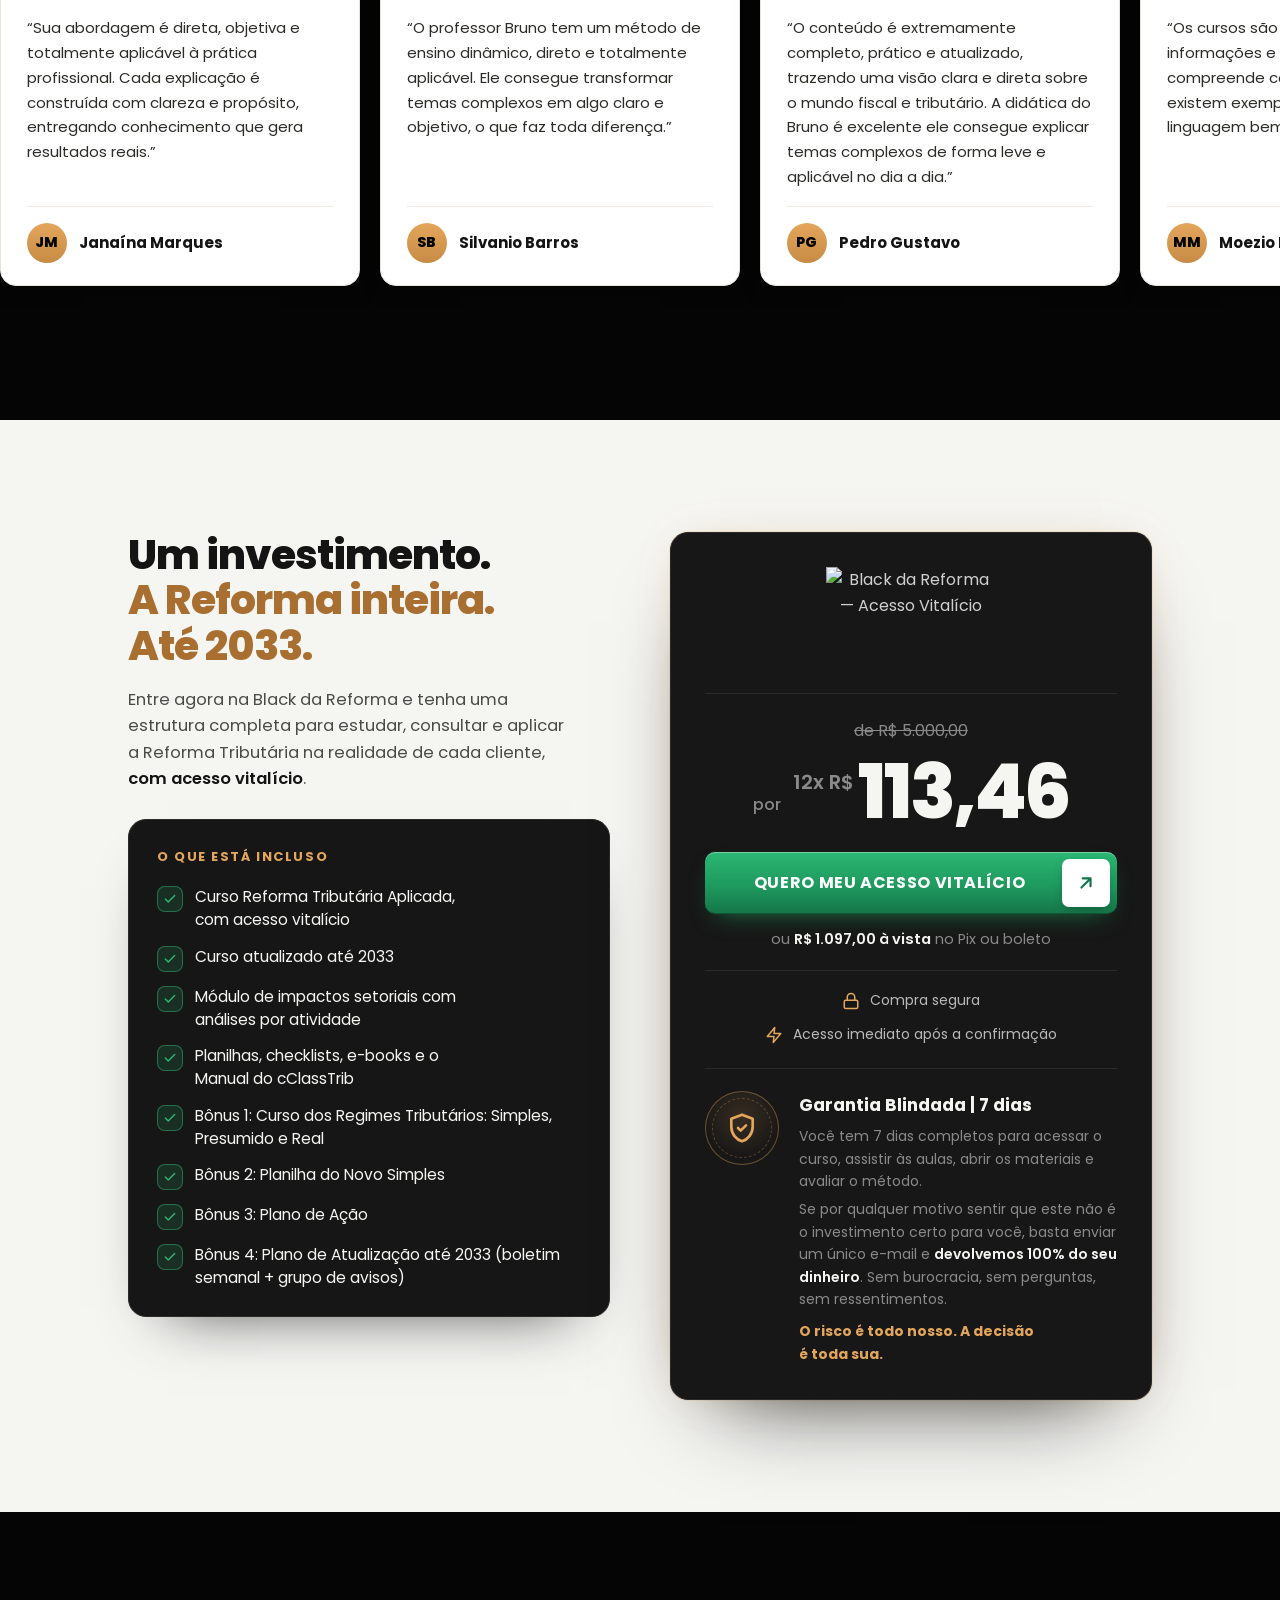
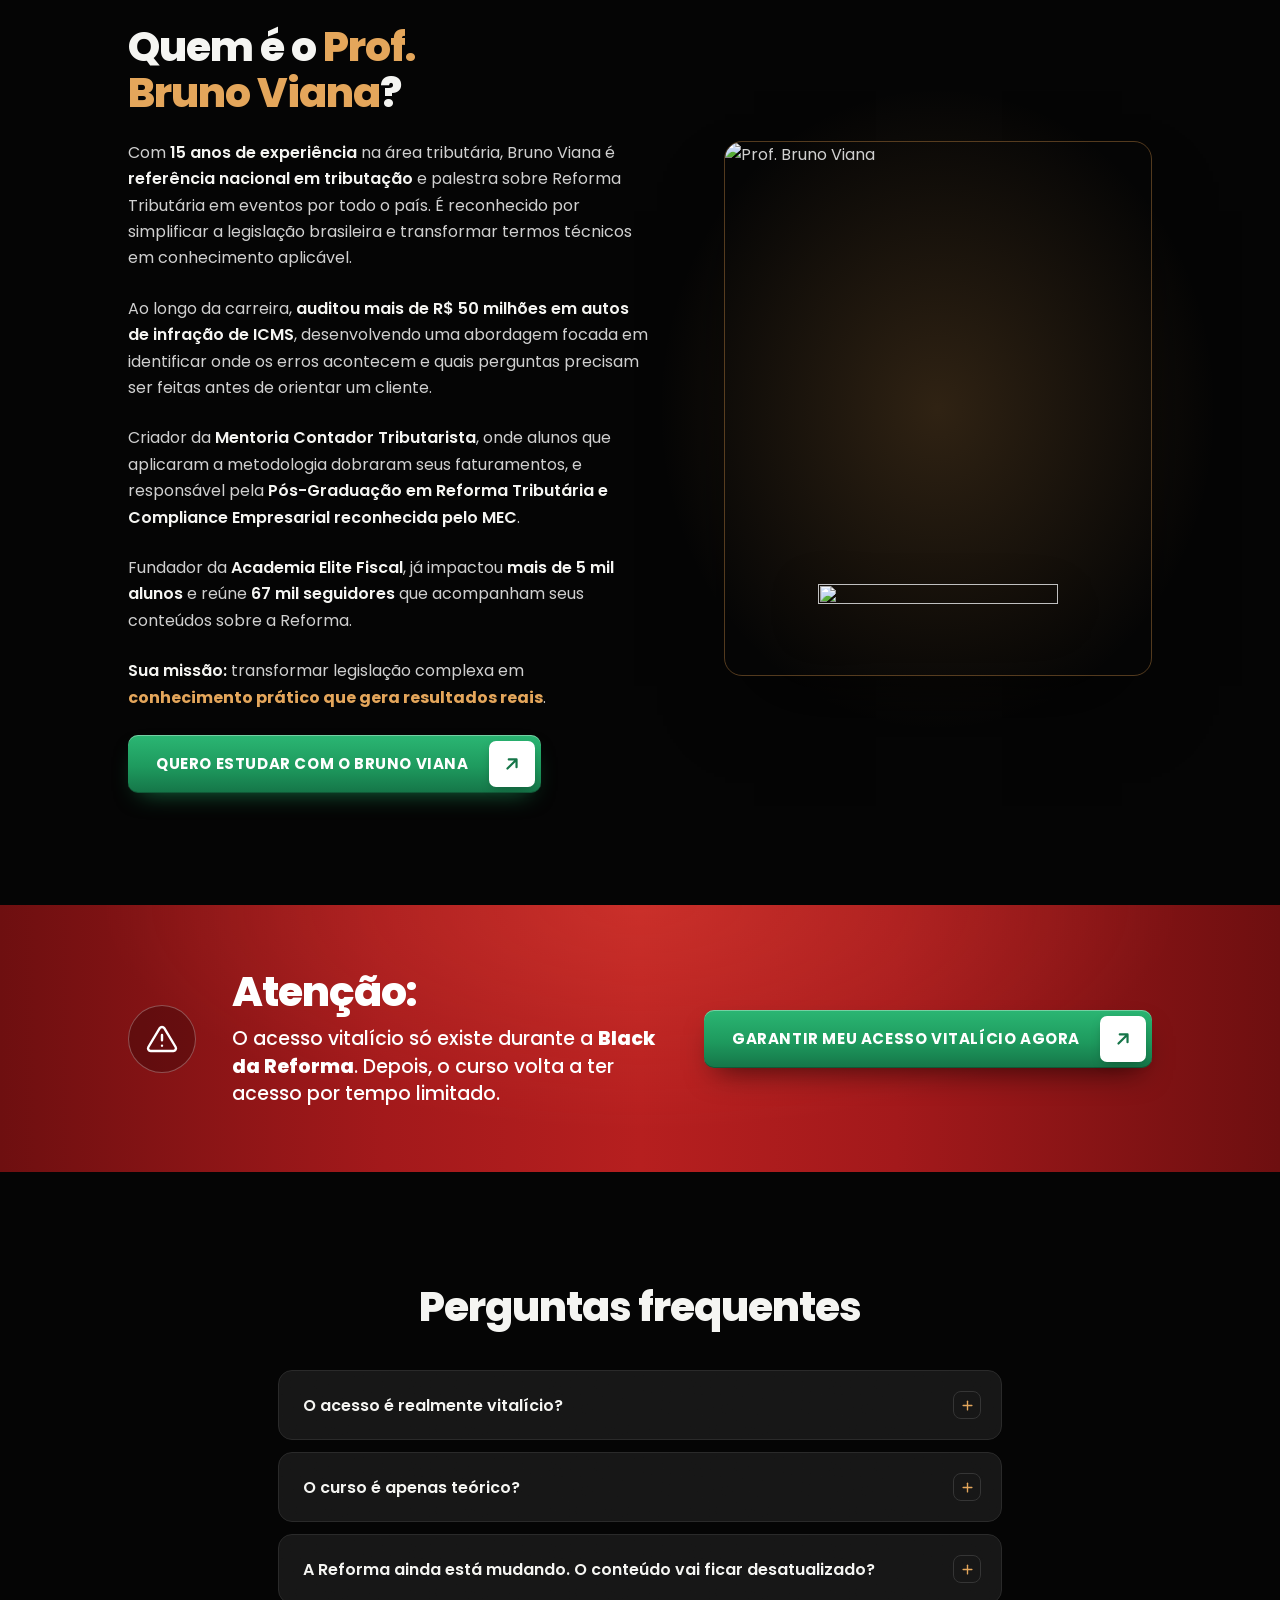
==== commit e5492ecd: "Usa as imagens hospedadas na Academia Elite Fiscal Co-Authored-By: Claude Opus 5.5 <noreply@anthropi" ====
--- a/alunos.html
+++ b/alunos.html
@@ -22,8 +22,8 @@
   <link rel="preconnect" href="https://fonts.gstatic.com" crossorigin>
   <link href="https://fonts.googleapis.com/css2?family=Poppins:wght@400;500;600;700;800;900&display=swap" rel="stylesheet">
   <link rel="preload" as="image" href="assets/fundo_background.webp?v=2" media="(min-width: 1001px)" fetchpriority="high">
-  <link rel="preload" as="image" href="assets/fundo_background-1600.webp?v=2" media="(max-width: 1000px)" fetchpriority="high">
-  <link rel="stylesheet" href="styles.css?v=61">
+  <link rel="preload" as="image" href="https://academiaelitefiscal.com.br/wp-content/uploads/2026/11/fundo_background-1600.webp" media="(max-width: 1000px)" fetchpriority="high">
+  <link rel="stylesheet" href="styles.css?v=62">
   <script>document.documentElement.classList.add('js')</script>
 </head>
 <body>
@@ -39,7 +39,7 @@
 <!-- ============ HERO ============ -->
 <header class="hero">
   <div class="container hero__inner">
-    <img class="hero__logo" src="assets/logotipo-640.webp" alt="Black da Reforma — Acesso Vitalício" width="640" height="392" fetchpriority="high" decoding="async">
+    <img class="hero__logo" src="https://academiaelitefiscal.com.br/wp-content/uploads/2026/11/logotipo-640.webp" alt="Black da Reforma — Acesso Vitalício" width="640" height="392" fetchpriority="high" decoding="async">
 
     <h1 class="hero__title">Inscrições abertas para a<br><span class="hl">Black da Reforma 2026</span></h1>
 
@@ -394,72 +394,72 @@
     <div class="sectors">
       <article class="sector seg-card reveal-on">
         <span class="seg-glow" aria-hidden="true"></span><span class="seg-noise" aria-hidden="true"></span><span class="spot" aria-hidden="true"></span>
-        <div class="sec-img"><img src="assets/setores/posto-combustivel.webp" alt="Posto de combustível" width="271" height="363" loading="lazy" decoding="async"></div>
+        <div class="sec-img"><img src="https://academiaelitefiscal.com.br/wp-content/uploads/2026/11/posto-combustivel.webp" alt="Posto de combustível" width="271" height="363" loading="lazy" decoding="async"></div>
         <div class="sec-txt"><h3>Posto de combustível</h3><p>regras específicas, documentos e tributação</p></div>
       </article>
       <article class="sector seg-card reveal-on">
         <span class="seg-glow" aria-hidden="true"></span><span class="seg-noise" aria-hidden="true"></span><span class="spot" aria-hidden="true"></span>
-        <div class="sec-img"><img src="assets/setores/bens-moveis-usados.webp" alt="Bens móveis usados e veículos" width="271" height="363" loading="lazy" decoding="async"></div>
+        <div class="sec-img"><img src="https://academiaelitefiscal.com.br/wp-content/uploads/2026/11/bens-moveis-usados.webp" alt="Bens móveis usados e veículos" width="271" height="363" loading="lazy" decoding="async"></div>
         <div class="sec-txt"><h3>Bens móveis usados e veículos</h3><p>compra, venda, margem e créditos</p></div>
       </article>
       <article class="sector seg-card reveal-on">
         <span class="seg-glow" aria-hidden="true"></span><span class="seg-noise" aria-hidden="true"></span><span class="spot" aria-hidden="true"></span>
-        <div class="sec-img"><img src="assets/setores/e-commerce.webp" alt="E-commerce" width="271" height="363" loading="lazy" decoding="async"></div>
+        <div class="sec-img"><img src="https://academiaelitefiscal.com.br/wp-content/uploads/2026/11/e-commerce.webp" alt="E-commerce" width="271" height="363" loading="lazy" decoding="async"></div>
         <div class="sec-txt"><h3>E-commerce</h3><p>vendas digitais, operação e documentos fiscais</p></div>
       </article>
       <article class="sector seg-card reveal-on">
         <span class="seg-glow" aria-hidden="true"></span><span class="seg-noise" aria-hidden="true"></span><span class="spot" aria-hidden="true"></span>
-        <div class="sec-img"><img src="assets/setores/supermercado.webp" alt="Supermercado" width="271" height="363" loading="lazy" decoding="async"></div>
+        <div class="sec-img"><img src="https://academiaelitefiscal.com.br/wp-content/uploads/2026/11/supermercado.webp" alt="Supermercado" width="271" height="363" loading="lazy" decoding="async"></div>
         <div class="sec-txt"><h3>Supermercado</h3><p>mix de produtos, créditos e precificação</p></div>
       </article>
       <article class="sector seg-card reveal-on">
         <span class="seg-glow" aria-hidden="true"></span><span class="seg-noise" aria-hidden="true"></span><span class="spot" aria-hidden="true"></span>
-        <div class="sec-img"><img src="assets/setores/escolas.webp" alt="Escolas e instituições de ensino" width="271" height="363" loading="lazy" decoding="async"></div>
+        <div class="sec-img"><img src="https://academiaelitefiscal.com.br/wp-content/uploads/2026/11/escolas.webp" alt="Escolas e instituições de ensino" width="271" height="363" loading="lazy" decoding="async"></div>
         <div class="sec-txt"><h3>Escolas e instituições de ensino</h3><p>serviços educacionais e regras aplicáveis</p></div>
       </article>
       <article class="sector seg-card reveal-on">
         <span class="seg-glow" aria-hidden="true"></span><span class="seg-noise" aria-hidden="true"></span><span class="spot" aria-hidden="true"></span>
-        <div class="sec-img"><img src="assets/setores/industria-carne-frango.webp" alt="Indústria de carne e frango" width="271" height="363" loading="lazy" decoding="async"></div>
+        <div class="sec-img"><img src="https://academiaelitefiscal.com.br/wp-content/uploads/2026/11/industria-carne-frango.webp" alt="Indústria de carne e frango" width="271" height="363" loading="lazy" decoding="async"></div>
         <div class="sec-txt"><h3>Indústria de carne e frango</h3><p>cadeia produtiva, insumos e classificação</p></div>
       </article>
       <article class="sector seg-card reveal-on">
         <span class="seg-glow" aria-hidden="true"></span><span class="seg-noise" aria-hidden="true"></span><span class="spot" aria-hidden="true"></span>
-        <div class="sec-img"><img src="assets/setores/bebidas.webp" alt="Setor de bebidas" width="271" height="363" loading="lazy" decoding="async"></div>
+        <div class="sec-img"><img src="https://academiaelitefiscal.com.br/wp-content/uploads/2026/11/bebidas.webp" alt="Setor de bebidas" width="271" height="363" loading="lazy" decoding="async"></div>
         <div class="sec-txt"><h3>Setor de bebidas</h3><p>Imposto Seletivo e pontos de atenção</p></div>
       </article>
       <article class="sector seg-card reveal-on">
         <span class="seg-glow" aria-hidden="true"></span><span class="seg-noise" aria-hidden="true"></span><span class="spot" aria-hidden="true"></span>
-        <div class="sec-img"><img src="assets/setores/distribuidora-alimentos.webp" alt="Distribuidora de alimentos" width="271" height="363" loading="lazy" decoding="async"></div>
+        <div class="sec-img"><img src="https://academiaelitefiscal.com.br/wp-content/uploads/2026/11/distribuidora-alimentos.webp" alt="Distribuidora de alimentos" width="271" height="363" loading="lazy" decoding="async"></div>
         <div class="sec-txt"><h3>Distribuidora de alimentos</h3><p>operações, créditos e formação de preço</p></div>
       </article>
       <article class="sector seg-card reveal-on">
         <span class="seg-glow" aria-hidden="true"></span><span class="seg-noise" aria-hidden="true"></span><span class="spot" aria-hidden="true"></span>
-        <div class="sec-img"><img src="assets/setores/padaria.webp" alt="Padaria e confeitaria" width="271" height="363" loading="lazy" decoding="async"></div>
+        <div class="sec-img"><img src="https://academiaelitefiscal.com.br/wp-content/uploads/2026/11/padaria.webp" alt="Padaria e confeitaria" width="271" height="363" loading="lazy" decoding="async"></div>
         <div class="sec-txt"><h3>Padaria e confeitaria</h3><p>comércio, produção e tributação</p></div>
       </article>
       <article class="sector seg-card reveal-on">
         <span class="seg-glow" aria-hidden="true"></span><span class="seg-noise" aria-hidden="true"></span><span class="spot" aria-hidden="true"></span>
-        <div class="sec-img"><img src="assets/setores/saude.webp" alt="Saúde: consultórios e clínicas" width="271" height="363" loading="lazy" decoding="async"></div>
+        <div class="sec-img"><img src="https://academiaelitefiscal.com.br/wp-content/uploads/2026/11/saude.webp" alt="Saúde: consultórios e clínicas" width="271" height="363" loading="lazy" decoding="async"></div>
         <div class="sec-txt"><h3>Saúde: consultórios e clínicas</h3><p>regimes e particularidades do segmento</p></div>
       </article>
       <article class="sector seg-card reveal-on">
         <span class="seg-glow" aria-hidden="true"></span><span class="seg-noise" aria-hidden="true"></span><span class="spot" aria-hidden="true"></span>
-        <div class="sec-img"><img src="assets/setores/farmacia-manipulacao.webp" alt="Farmácia de manipulação" width="271" height="363" loading="lazy" decoding="async"></div>
+        <div class="sec-img"><img src="https://academiaelitefiscal.com.br/wp-content/uploads/2026/11/farmacia-manipulacao.webp" alt="Farmácia de manipulação" width="271" height="363" loading="lazy" decoding="async"></div>
         <div class="sec-txt"><h3>Farmácia de manipulação</h3><p>produtos, serviços e classificação fiscal</p></div>
       </article>
       <article class="sector seg-card reveal-on">
         <span class="seg-glow" aria-hidden="true"></span><span class="seg-noise" aria-hidden="true"></span><span class="spot" aria-hidden="true"></span>
-        <div class="sec-img"><img src="assets/setores/transportadora.webp" alt="Transportadora e logística" width="271" height="363" loading="lazy" decoding="async"></div>
+        <div class="sec-img"><img src="https://academiaelitefiscal.com.br/wp-content/uploads/2026/11/transportadora.webp" alt="Transportadora e logística" width="271" height="363" loading="lazy" decoding="async"></div>
         <div class="sec-txt"><h3>Transportadora e logística</h3><p>prestação, documentos e operação logística</p></div>
       </article>
       <article class="sector seg-card reveal-on">
         <span class="seg-glow" aria-hidden="true"></span><span class="seg-noise" aria-hidden="true"></span><span class="spot" aria-hidden="true"></span>
-        <div class="sec-img"><img src="assets/setores/restaurante.webp" alt="Bares, restaurantes e lanchonetes" width="271" height="363" loading="lazy" decoding="async"></div>
+        <div class="sec-img"><img src="https://academiaelitefiscal.com.br/wp-content/uploads/2026/11/restaurante.webp" alt="Bares, restaurantes e lanchonetes" width="271" height="363" loading="lazy" decoding="async"></div>
         <div class="sec-txt"><h3>Bares, restaurantes e lanchonetes</h3><p>insumos, vendas e composição do preço</p></div>
       </article>
       <article class="sector seg-card is-new reveal-on">
         <span class="seg-glow" aria-hidden="true"></span><span class="seg-noise" aria-hidden="true"></span><span class="spot" aria-hidden="true"></span>
-        <div class="sec-img"><img src="assets/setores/novos_segmentos.webp" alt="Novos segmentos em breve" width="271" height="363" loading="lazy" decoding="async"></div>
+        <div class="sec-img"><img src="https://academiaelitefiscal.com.br/wp-content/uploads/2026/11/novos_segmentos.webp" alt="Novos segmentos em breve" width="271" height="363" loading="lazy" decoding="async"></div>
         <div class="sec-txt"><h3>Novos segmentos em breve</h3><p>conteúdo setorial em atualização contínua</p></div>
       </article>
     </div>
@@ -479,7 +479,7 @@
           <h3>Planilha de Precificação Mista 2027</h3>
           <p>Simule os efeitos tributários na formação de preço conforme as premissas da operação.</p>
         </div>
-        <div class="feat-img"><img src="assets/materiais/precificacao-mista-2027.webp?v=2" alt="Planilha de Precificação Mista 2027" width="1106" height="672" loading="lazy" decoding="async"></div>
+        <div class="feat-img"><img src="https://academiaelitefiscal.com.br/wp-content/uploads/2026/11/precificacao-mista-2027.webp" alt="Planilha de Precificação Mista 2027" width="1106" height="672" loading="lazy" decoding="async"></div>
       </article>
       <article class="feat-row seg-card reverse reveal-on"><span class="seg-glow" aria-hidden="true"></span><span class="seg-noise" aria-hidden="true"></span><span class="spot" aria-hidden="true"></span>
         <div class="feat-txt">
@@ -487,29 +487,29 @@
           <h3>Checklist de Simulação Simples Convencional x Híbrido</h3>
           <p>O passo a passo para decidir, com o cliente, qual caminho faz mais sentido.</p>
         </div>
-        <div class="feat-img"><img src="assets/materiais/checklist-simulacao.webp?v=2" alt="Checklist de Simulação Simples Convencional x Híbrido" width="1106" height="672" loading="lazy" decoding="async"></div>
+        <div class="feat-img"><img src="https://academiaelitefiscal.com.br/wp-content/uploads/2026/11/checklist-simulacao.webp" alt="Checklist de Simulação Simples Convencional x Híbrido" width="1106" height="672" loading="lazy" decoding="async"></div>
       </article>
     </div>
 
     <div class="mat-bento">
       <article class="seg-card mat-b third reveal-on"><span class="seg-glow" aria-hidden="true"></span><span class="seg-noise" aria-hidden="true"></span><span class="spot" aria-hidden="true"></span>
-        <div class="mat-ph"><img src="assets/materiais/ebook-reforma-setorial.webp?v=2" alt="E-book Reforma Tributária Setorial" width="365" height="375" loading="lazy" decoding="async"></div>
+        <div class="mat-ph"><img src="https://academiaelitefiscal.com.br/wp-content/uploads/2026/11/ebook-reforma-setorial.webp" alt="E-book Reforma Tributária Setorial" width="365" height="375" loading="lazy" decoding="async"></div>
         <div class="mat-foot"><h3>E-book Reforma Tributária Setorial</h3><p>50 segmentos analisados: como IBS, CBS e IS afetam cada negócio na prática.</p></div>
       </article>
       <article class="seg-card mat-b third reveal-on"><span class="seg-glow" aria-hidden="true"></span><span class="seg-noise" aria-hidden="true"></span><span class="spot" aria-hidden="true"></span>
-        <div class="mat-ph"><img src="assets/materiais/ebook-contratos.webp?v=2" alt="E-book Contratos na Reforma Tributária" width="365" height="375" loading="lazy" decoding="async"></div>
+        <div class="mat-ph"><img src="https://academiaelitefiscal.com.br/wp-content/uploads/2026/11/ebook-contratos.webp" alt="E-book Contratos na Reforma Tributária" width="365" height="375" loading="lazy" decoding="async"></div>
         <div class="mat-foot"><h3>E-book Contratos na Reforma Tributária</h3><p>Cláusulas fiscais para contratos com clientes e com fornecedores.</p></div>
       </article>
       <article class="seg-card mat-b third reveal-on"><span class="seg-glow" aria-hidden="true"></span><span class="seg-noise" aria-hidden="true"></span><span class="spot" aria-hidden="true"></span>
-        <div class="mat-ph"><img src="assets/materiais/ebook-simples-nacional.webp?v=2" alt="E-book O Simples Nacional na Reforma" width="365" height="375" loading="lazy" decoding="async"></div>
+        <div class="mat-ph"><img src="https://academiaelitefiscal.com.br/wp-content/uploads/2026/11/ebook-simples-nacional.webp" alt="E-book O Simples Nacional na Reforma" width="365" height="375" loading="lazy" decoding="async"></div>
         <div class="mat-foot"><h3>E-book O Simples Nacional na Reforma</h3><p>O que muda, o que fica e o que o profissional precisa saber.</p></div>
       </article>
       <article class="seg-card mat-b half reveal-on"><span class="seg-glow" aria-hidden="true"></span><span class="seg-noise" aria-hidden="true"></span><span class="spot" aria-hidden="true"></span>
-        <div class="mat-ph"><img src="assets/materiais/checklist-estudo.webp?v=2" alt="Checklist de Estudo da Reforma" width="556" height="375" loading="lazy" decoding="async"></div>
+        <div class="mat-ph"><img src="https://academiaelitefiscal.com.br/wp-content/uploads/2026/11/checklist-estudo.webp" alt="Checklist de Estudo da Reforma" width="556" height="375" loading="lazy" decoding="async"></div>
         <div class="mat-foot"><h3>Checklist de Estudo da Reforma</h3><p>Tudo o que você precisa dominar antes de orientar seus clientes.</p></div>
       </article>
       <article class="seg-card mat-b half reveal-on"><span class="seg-glow" aria-hidden="true"></span><span class="seg-noise" aria-hidden="true"></span><span class="spot" aria-hidden="true"></span>
-        <div class="mat-ph"><img src="assets/materiais/manual-cclasstrib.webp?v=2" alt="Manual de Uso do cClassTrib" width="556" height="375" loading="lazy" decoding="async"></div>
+        <div class="mat-ph"><img src="https://academiaelitefiscal.com.br/wp-content/uploads/2026/11/manual-cclasstrib.webp" alt="Manual de Uso do cClassTrib" width="556" height="375" loading="lazy" decoding="async"></div>
         <div class="mat-foot"><h3>Manual de Uso do cClassTrib</h3><p>Como usar o cClassTrib na prática.</p></div>
       </article>
     </div>
@@ -528,7 +528,7 @@
           <h3>Curso dos Regimes Tributários: Simples, Presumido e Real</h3>
           <p>A Reforma muda o consumo, mas o IR e a CSLL continuam seguindo as regras de cada regime. Domine as regras gerais do Simples Nacional, do Lucro Presumido e do Lucro Real, com IR, CSLL e a base contábil de cada apuração. É o que garante que você atenda bem o cliente hoje, enquanto se prepara para amanhã.</p>
         </div>
-        <div class="feat-img"><img src="assets/bonus/cursos-do-regime.webp?v=1" alt="Curso dos Regimes Tributários: Simples, Presumido e Real" width="1106" height="672" loading="lazy" decoding="async"></div>
+        <div class="feat-img"><img src="https://academiaelitefiscal.com.br/wp-content/uploads/2026/11/cursos-do-regime.webp" alt="Curso dos Regimes Tributários: Simples, Presumido e Real" width="1106" height="672" loading="lazy" decoding="async"></div>
       </article>
       <article class="feat-row seg-card reverse reveal-on"><span class="seg-glow" aria-hidden="true"></span><span class="seg-noise" aria-hidden="true"></span><span class="spot" aria-hidden="true"></span>
         <div class="feat-txt">
@@ -536,7 +536,7 @@
           <h3>Planilha do Novo Simples</h3>
           <p>Simule cenários de IBS e CBS para cada empresa do Simples Nacional e compare o recolhimento convencional com o híbrido. Os números ficam prontos para você levar à reunião e mostrar ao cliente qual caminho faz mais sentido.</p>
         </div>
-        <div class="feat-img"><img src="assets/bonus/planilha-do-novo.webp?v=1" alt="Planilha do Novo Simples" width="1106" height="672" loading="lazy" decoding="async"></div>
+        <div class="feat-img"><img src="https://academiaelitefiscal.com.br/wp-content/uploads/2026/11/planilha-do-novo.webp" alt="Planilha do Novo Simples" width="1106" height="672" loading="lazy" decoding="async"></div>
       </article>
       <article class="feat-row seg-card reveal-on"><span class="seg-glow" aria-hidden="true"></span><span class="seg-noise" aria-hidden="true"></span><span class="spot" aria-hidden="true"></span>
         <div class="feat-txt">
@@ -544,7 +544,7 @@
           <h3>Plano de Ação</h3>
           <p>Chega de abrir a plataforma sem saber por onde começar. O Plano de Ação mostra a ordem certa de estudo, o que consultar primeiro e como encaixar a Reforma na sua rotina, mesmo com pouco tempo.</p>
         </div>
-        <div class="feat-img"><img src="assets/bonus/plano-de-acao.webp?v=1" alt="Plano de Ação" width="1106" height="672" loading="lazy" decoding="async"></div>
+        <div class="feat-img"><img src="https://academiaelitefiscal.com.br/wp-content/uploads/2026/11/plano-de-acao.webp" alt="Plano de Ação" width="1106" height="672" loading="lazy" decoding="async"></div>
       </article>
       <article class="feat-row seg-card reverse reveal-on"><span class="seg-glow" aria-hidden="true"></span><span class="seg-noise" aria-hidden="true"></span><span class="spot" aria-hidden="true"></span>
         <div class="feat-txt">
@@ -552,7 +552,7 @@
           <h3>Plano de Atualização</h3>
           <p>Boletim Tributário semanal + grupo de avisos no WhatsApp. Toda semana, um resumo com as principais atualizações da Reforma. No grupo, os avisos importantes chegam direto no seu celular. Você para de caçar notícia e passa a receber só o que impacta seus clientes.</p>
         </div>
-        <div class="feat-img"><img src="assets/bonus/boletim-atualizacao.webp?v=1" alt="Plano de Atualização" width="1106" height="672" loading="lazy" decoding="async"></div>
+        <div class="feat-img"><img src="https://academiaelitefiscal.com.br/wp-content/uploads/2026/11/boletim-atualizacao.webp" alt="Plano de Atualização" width="1106" height="672" loading="lazy" decoding="async"></div>
       </article>
     </div>
   </div>
@@ -695,7 +695,7 @@
 
       <div class="price-card seg-card reveal-on">
         <span class="seg-glow" aria-hidden="true"></span><span class="seg-noise" aria-hidden="true"></span><span class="spot" aria-hidden="true"></span>
-        <div class="pc-logo"><img src="assets/logotipo-640.webp" alt="Black da Reforma — Acesso Vitalício" width="640" height="392" loading="lazy" decoding="async"></div>
+        <div class="pc-logo"><img src="https://academiaelitefiscal.com.br/wp-content/uploads/2026/11/logotipo-640.webp" alt="Black da Reforma — Acesso Vitalício" width="640" height="392" loading="lazy" decoding="async"></div>
         <div class="price-row"><span class="old">de R$ <span data-price="full">[VALOR CHEIO]</span></span></div>
         <div class="price-row price-main">
           <span class="por-l">por</span>
@@ -737,9 +737,9 @@
     <div class="bio__media reveal-on">
       <div class="bio__glow" aria-hidden="true"></div>
       <div class="bio__photo">
-        <img src="assets/foto_expert.webp" alt="Prof. Bruno Viana" width="454" height="567" loading="lazy" decoding="async">
+        <img src="https://academiaelitefiscal.com.br/wp-content/uploads/2026/11/foto_expert.webp" alt="Prof. Bruno Viana" width="454" height="567" loading="lazy" decoding="async">
         <a class="bio__ig" href="https://www.instagram.com/bruno.vianamacedo/" target="_blank" rel="noopener" aria-label="Instagram do Bruno Viana: @bruno.vianamacedo">
-          <img src="assets/instagram.webp" alt="" width="268" height="76" loading="lazy" decoding="async">
+          <img src="https://academiaelitefiscal.com.br/wp-content/uploads/2026/11/instagram.webp" alt="" width="268" height="76" loading="lazy" decoding="async">
         </a>
       </div>
     </div>
--- a/styles.css
+++ b/styles.css
@@ -280,7 +280,7 @@
   .hero {
     background-image:
       linear-gradient(180deg, rgba(5, 5, 5, .6) 0%, rgba(5, 5, 5, .2) 50%, rgba(5, 5, 5, 0) 75%),
-      url("assets/fundo_background-1600.webp?v=2");
+      url("https://academiaelitefiscal.com.br/wp-content/uploads/2026/11/fundo_background-1600.webp");
   }
 }
 @media (max-width: 640px) {
